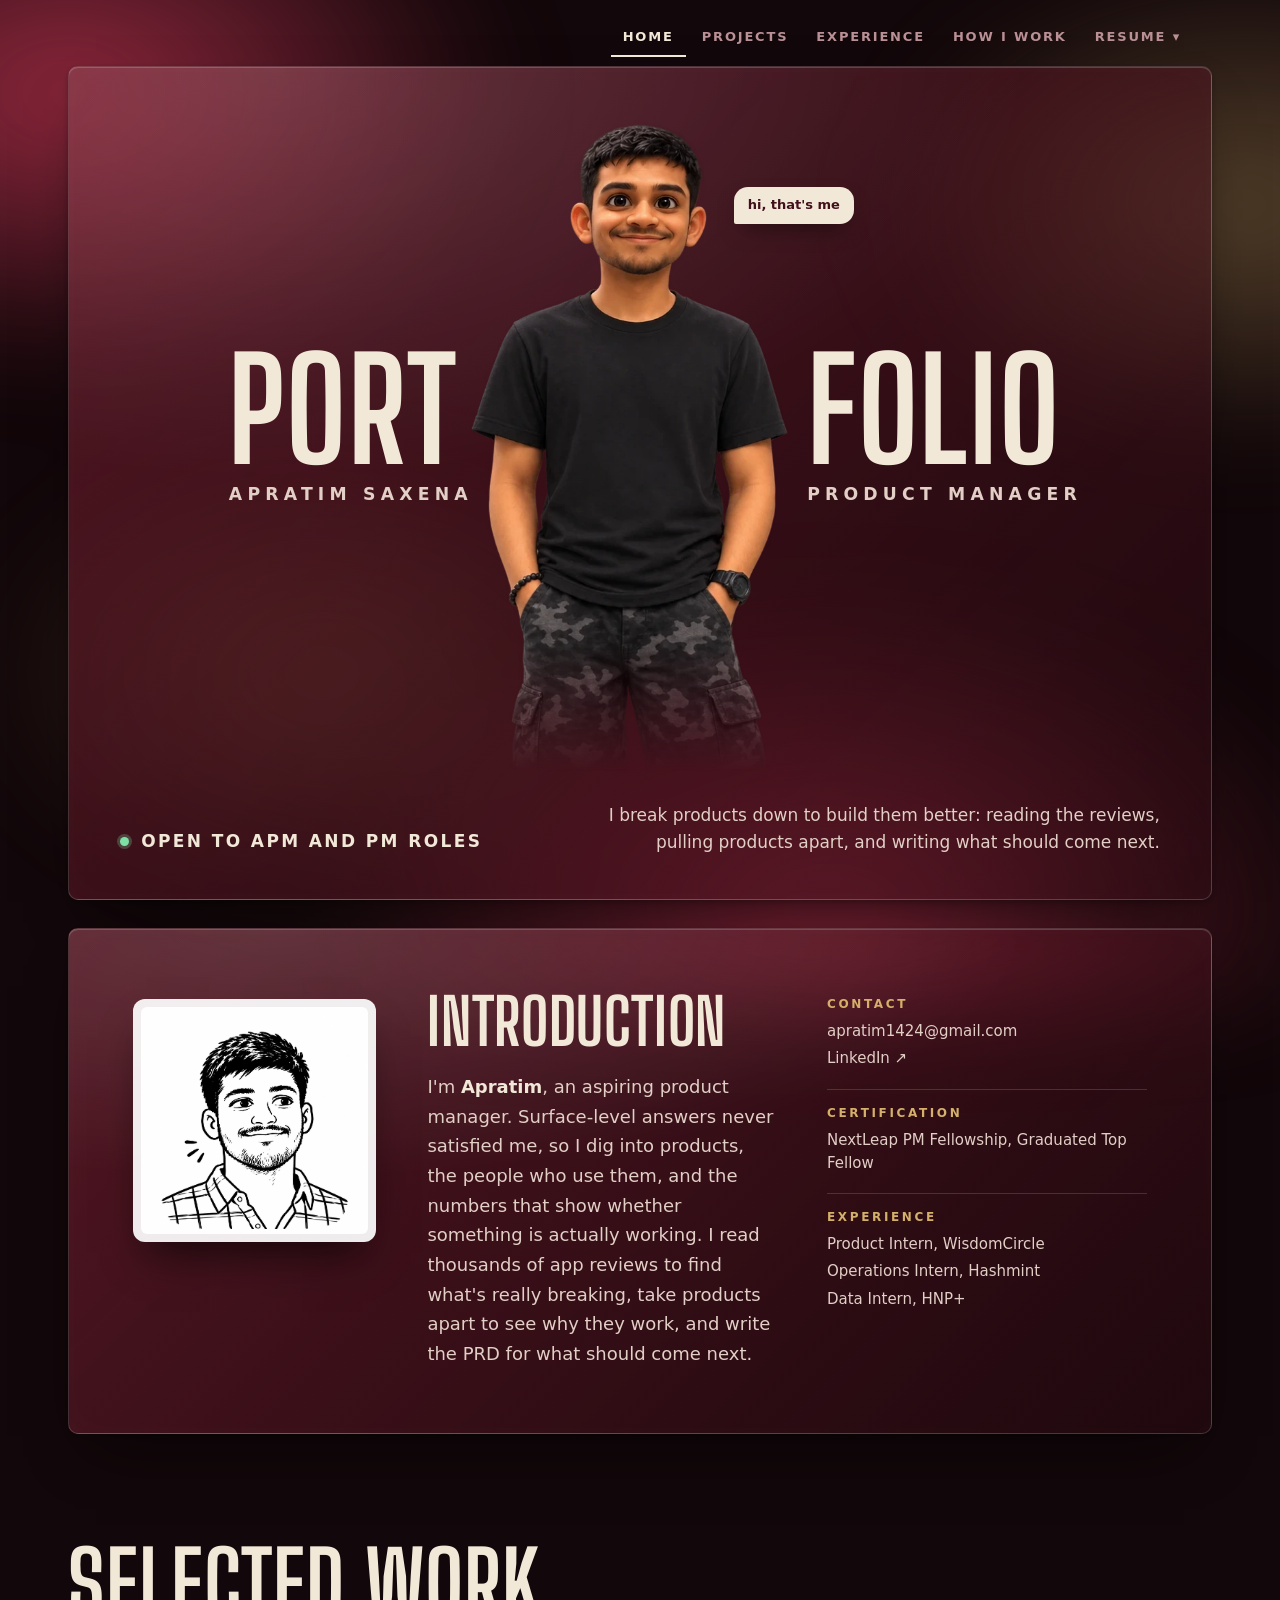
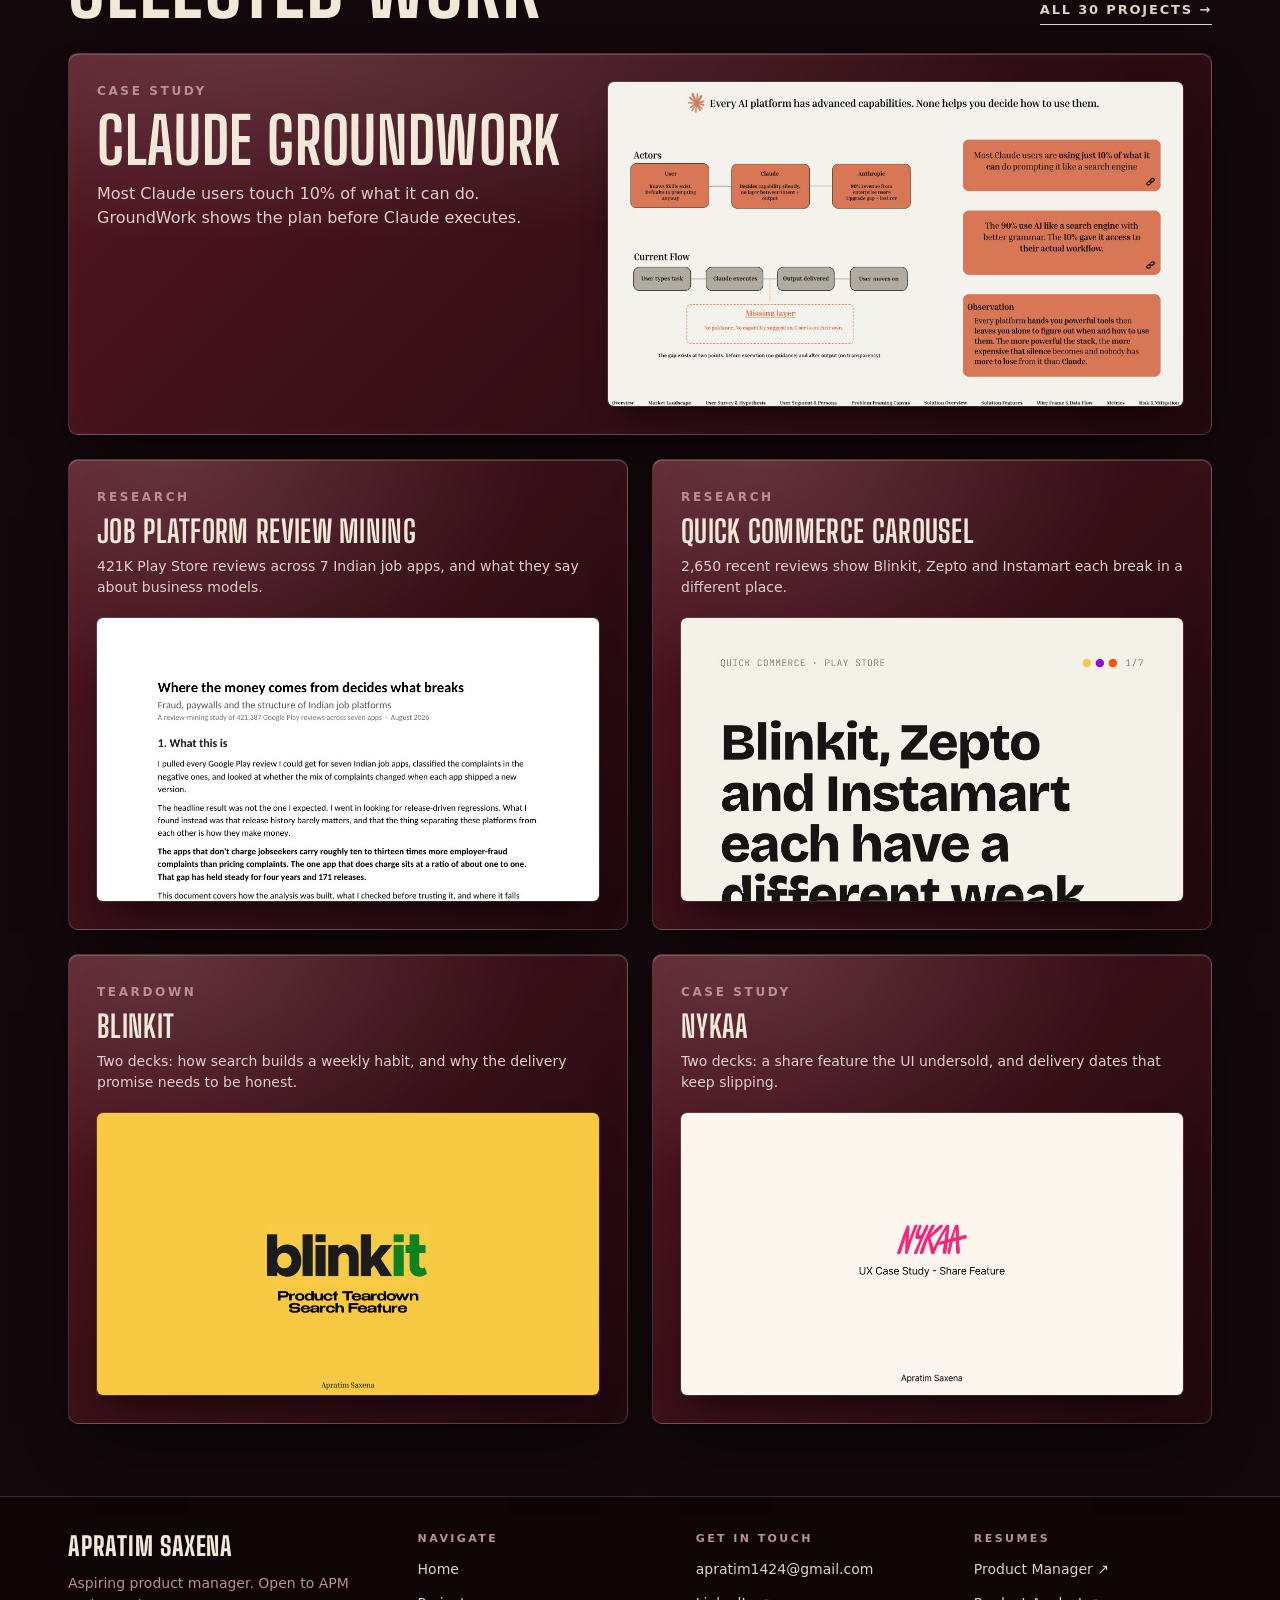
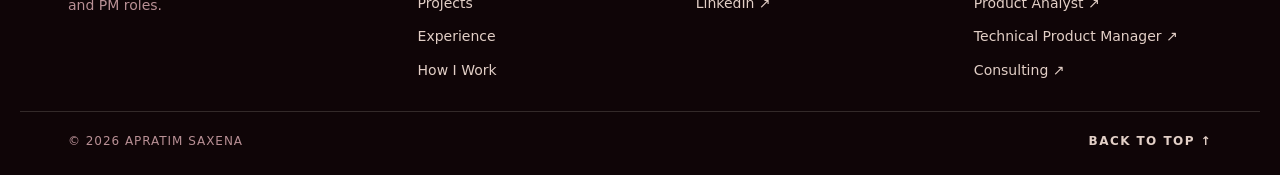
==== index.html @ 534c315f "Deploy portfolio" ====
<!doctype html>
<html lang="en">
<head>
  <meta charset="utf-8">
  <meta name="viewport" content="width=device-width, initial-scale=1">
  <title>Apratim Saxena · Product Manager Portfolio</title>
  <meta name="description" content="Portfolio of Apratim Saxena, aspiring product manager: product research, teardowns, PRDs and builds.">
  <meta name="color-scheme" content="dark">
  <meta name="theme-color" content="#12070a">
  <link rel="icon" href="data:image/svg+xml,<svg xmlns='http://www.w3.org/2000/svg' viewBox='0 0 100 100'><rect width='100' height='100' rx='14' fill='%235f1726'/><text x='50' y='72' font-size='64' font-weight='700' text-anchor='middle' fill='%23efe8d6' font-family='Arial Narrow, Arial'>A</text></svg>">
  <link rel="preconnect" href="https://fonts.googleapis.com">
  <link rel="preconnect" href="https://fonts.gstatic.com" crossorigin>
  <link rel="preconnect" href="https://api.fontshare.com">
  <link rel="preconnect" href="https://cdn.fontshare.com" crossorigin>
  <link href="https://fonts.googleapis.com/css2?family=Big+Shoulders+Display:wght@600;700;800&display=swap" rel="stylesheet">
  <link href="https://api.fontshare.com/v2/css?f[]=satoshi@400,500,700&display=swap" rel="stylesheet">
  <link rel="stylesheet" crossorigin href="/_build/styles-BI2uZ3h4.css">
</head>
<body data-page="home">
<a class="skip" href="#main">Skip to content</a>
<div id="top"></div>

<header class="nav">
  <div class="wrap">
    <a class="brand" href="index.html" translate="no">Apratim Saxena</a>
    <nav class="links" aria-label="Main">
      <a href="index.html" data-page="home">Home</a>
      <a href="projects.html" data-page="projects">Projects</a>
      <a href="experience.html" data-page="experience">Experience</a>
      <a href="how-i-work.html" data-page="how">How I Work</a>
      <details class="resume-menu">
        <summary>Resume <span aria-hidden="true">▾</span></summary>
        <ul>
          <li><a href="assets/resumes/product-manager.pdf" target="_blank" rel="noopener">Product Manager <span aria-hidden="true">↗</span></a></li>
          <li><a href="assets/resumes/product-analyst.pdf" target="_blank" rel="noopener">Product Analyst <span aria-hidden="true">↗</span></a></li>
          <li><a href="assets/resumes/technical-product-manager.pdf" target="_blank" rel="noopener">Technical Product Manager <span aria-hidden="true">↗</span></a></li>
          <li><a href="assets/resumes/consulting.pdf" target="_blank" rel="noopener">Consulting <span aria-hidden="true">↗</span></a></li>
        </ul>
      </details>
    </nav>
  </div>
</header>

<main id="main" class="wrap">
  <section class="slide hero" aria-label="Cover">
    <h1 style="position:absolute;width:1px;height:1px;overflow:hidden;clip:rect(0 0 0 0)">Apratim Saxena, Product Manager portfolio</h1>
    <div class="cover">
      <div class="w1"><span class="word" aria-hidden="true">Port</span><div class="sub" translate="no">Apratim Saxena</div></div>
      <div class="figure" role="button" tabindex="0" aria-label="Apratim. Tap to change the speech bubble.">
        <span class="figbox">
          <img src="/_build/me-hero-aPEJI04K.webp" alt="Illustrated portrait of Apratim Saxena" width="509" height="968" fetchpriority="high">
          <img class="blink l" src="[data-uri]" alt="" aria-hidden="true">
          <img class="blink r" src="[data-uri]" alt="" aria-hidden="true">
        </span>
        <span class="cap" aria-live="polite">hi, that's me</span>
      </div>
      <div class="w2"><span class="word" aria-hidden="true">Folio</span><div class="sub">Product Manager</div></div>
    </div>
    <div class="hero-foot">
      <span class="avail"><i aria-hidden="true"></i>Open to APM and PM roles</span>
      <p>I break products down to build them better: reading the reviews, pulling products apart, and writing what should come next.</p>
    </div>
  </section>

  <section class="slide intro rv" aria-labelledby="intro-title">
    <figure class="portrait">
      <img src="/_build/me-vIze4jNK.webp" alt="Hand-drawn portrait of Apratim Saxena" width="1254" height="1254" decoding="async">
    </figure>
    <div class="intro-text">
      <h2 id="intro-title">Introduction</h2>
      <p class="lead">I'm <b>Apratim</b>, an aspiring product manager. Surface-level answers never satisfied me, so I dig into products, the people who use them, and the numbers that show whether something is actually working. I read thousands of app reviews to find what's really breaking, take products apart to see why they work, and write the PRD for what should come next.</p>
    </div>
    <aside class="frame" aria-label="At a glance">
      <div><h3>Contact</h3><ul><li><a href="mailto:apratim1424@gmail.com" translate="no">apratim1424@gmail.com</a></li><li><a href="https://www.linkedin.com/in/apratim-saxena/" target="_blank" rel="noopener">LinkedIn ↗</a></li></ul></div>
      <div><h3>Certification</h3><ul><li>NextLeap PM Fellowship, Graduated Top Fellow</li></ul></div>
      <div><h3>Experience</h3><ul><li>Product Intern, WisdomCircle</li><li>Operations Intern, Hashmint</li><li>Data Intern, HNP+</li></ul></div>
    </aside>
  </section>

  <section class="sec" aria-labelledby="work-title">
    <div class="sec-head">
      <h2 id="work-title">Selected work</h2>
      <a class="link" href="projects.html">All <span data-count></span> projects →</a>
    </div>
    <ul class="deck" id="featured" data-limit="5"></ul>
  </section>
</main>

<footer class="site-foot">
  <div class="wrap foot-grid">
    <div>
      <span class="foot-name" translate="no">Apratim Saxena</span>
      <p>Aspiring product manager. Open to APM and PM roles.</p>
    </div>
    <nav aria-label="Footer">
      <h2>Navigate</h2>
      <ul>
        <li><a href="index.html">Home</a></li>
        <li><a href="projects.html">Projects</a></li>
        <li><a href="experience.html">Experience</a></li>
        <li><a href="how-i-work.html">How I Work</a></li>
      </ul>
    </nav>
    <div>
      <h2>Get in touch</h2>
      <ul>
        <li><a href="mailto:apratim1424@gmail.com" translate="no">apratim1424@gmail.com</a></li>
        <li><a href="https://www.linkedin.com/in/apratim-saxena/" target="_blank" rel="noopener">LinkedIn ↗</a></li>
      </ul>
    </div>
    <div>
      <h2>Resumes</h2>
      <ul>
        <li><a href="assets/resumes/product-manager.pdf" target="_blank" rel="noopener">Product Manager ↗</a></li>
        <li><a href="assets/resumes/product-analyst.pdf" target="_blank" rel="noopener">Product Analyst ↗</a></li>
        <li><a href="assets/resumes/technical-product-manager.pdf" target="_blank" rel="noopener">Technical Product Manager ↗</a></li>
        <li><a href="assets/resumes/consulting.pdf" target="_blank" rel="noopener">Consulting ↗</a></li>
      </ul>
    </div>
  </div>
  <div class="wrap foot-row">
    <span>© <span data-year></span> Apratim Saxena</span>
    <button class="to-top" type="button">Back to top ↑</button>
  </div>
</footer>

<script src="data.js"></script>
<script src="main.js"></script>
</body>
</html>
---- _build/styles-BI2uZ3h4.css ----
:root{--lightningcss-light: ;--lightningcss-dark:initial;color-scheme:dark;--wall:#12070a;--teal-1:#7b2233;--teal-2:#5f1726;--teal-3:#42101b;--teal-4:#2c0a12;--cream:#f2e8d8;--cream-2:#e2cfc6;--muted:#b99095;--line:#f2e8d829;--ink-on-cream:#42101b;--brass:#d4b06a;--display:"Big Shoulders Display", "Oswald", "Arial Narrow", sans-serif;--sans:"Satoshi", system-ui, -apple-system, "Segoe UI", sans-serif;--gutter:clamp(16px, 4vw, 48px);--max:1240px;--ease:cubic-bezier(.16, 1, .3, 1);--slide-shadow:0 30px 60px -28px #000000b3, 0 2px 6px #00000040;--img-shadow:0 24px 40px -14px #000000a6}*,:before,:after{box-sizing:border-box;margin:0;padding:0}html{-webkit-text-size-adjust:100%;scroll-padding-top:84px}body{background:var(--wall);color:var(--cream);font:400 16px/1.6 var(--sans);-webkit-font-smoothing:antialiased;overflow-x:hidden}a{color:inherit;text-decoration:none}img,video,iframe{max-width:100%;display:block}button{font:inherit;color:inherit;cursor:pointer;background:0 0;border:0}a,button{touch-action:manipulation;-webkit-tap-highlight-color:transparent}:focus-visible{outline:2px solid var(--cream);outline-offset:4px}::selection{background:var(--cream);color:var(--ink-on-cream)}p{text-wrap:pretty}h1,h2,h3{font-family:var(--display);text-transform:uppercase;letter-spacing:.01em;text-wrap:balance;font-weight:700;line-height:.92}.wrap{max-width:var(--max);padding:0 var(--gutter);margin:0 auto}.eyebrow{letter-spacing:.22em;text-transform:uppercase;color:var(--muted);font-size:12px;font-weight:700}.skip{z-index:200;background:var(--cream);color:var(--ink-on-cream);border-radius:4px;padding:10px 16px;font-weight:700;transition:top .2s;position:fixed;top:-60px;left:16px}.skip:focus{top:16px}.slide{-webkit-backdrop-filter:blur(22px)saturate(150%);box-shadow:var(--slide-shadow), inset 0 1px 0 #ffffff2e, inset 0 0 40px #ffffff05;background:radial-gradient(120% 90% at 18% 0,#ffffff21,#0000 55%),linear-gradient(135deg,#7b22339e 0%,#5f17268c 40%,#42101b80 75%,#2c0a1280 100%);border:1px solid #ffffff29;border-radius:10px;position:relative;overflow:hidden}body:before{content:"";z-index:-1;pointer-events:none;filter:blur(46px);transform-origin:50% 40%;background:radial-gradient(40% 36% at 14% 18%,#be3450bf,#0000 70%),radial-gradient(34% 32% at 88% 28%,#d4b06a57,#0000 70%),radial-gradient(46% 42% at 62% 92%,#96283ecc,#0000 70%),radial-gradient(32% 30% at 30% 70%,#d4b06a33,#0000 70%);position:fixed;inset:-12%}@media (prefers-reduced-motion:no-preference){body:before{animation:24s ease-in-out infinite alternate zoomglow}}@keyframes zoomglow{0%{transform:scale(1)translate(0,0)}to{transform:scale(1.22)translate(-2%,3%)}}.slide+.slide,.slide+section,section+.slide{margin-top:28px}.nav{z-index:50;pointer-events:none;position:sticky;top:0}.nav .wrap{pointer-events:auto;height:56px;width:calc(100% - 2 * var(--gutter));max-width:calc(var(--max) - 2 * var(--gutter));transition:background-color .45s var(--ease), border-color .45s var(--ease), box-shadow .45s var(--ease), backdrop-filter .45s;background:0 0;border:1px solid #0000;border-radius:14px;align-items:center;gap:16px;margin:10px auto 0;padding:0 18px;display:flex}.nav.scrolled .wrap{-webkit-backdrop-filter:blur(22px)saturate(160%);background:linear-gradient(135deg,#ffffff21,#ffffff0d);border-color:#ffffff29;box-shadow:0 14px 34px -14px #0009,inset 0 1px #fff3}.brand{font-family:var(--display);text-transform:uppercase;letter-spacing:.04em;white-space:nowrap;font-size:24px;font-weight:800}body[data-page=home] .brand{visibility:hidden}.links{gap:4px;margin-left:auto;display:flex}.links a{letter-spacing:.14em;text-transform:uppercase;white-space:nowrap;color:var(--muted);border-bottom:2px solid #0000;padding:8px 12px;font-size:13px;font-weight:700;transition:color .2s,border-color .2s}.links a:hover{color:var(--cream)}.links a[aria-current=page]{color:var(--cream);border-color:var(--cream)}.resume-menu{position:relative}.resume-menu summary{cursor:pointer;letter-spacing:.14em;text-transform:uppercase;white-space:nowrap;color:var(--muted);border-bottom:2px solid #0000;padding:8px 12px;font-size:13px;font-weight:700;list-style:none;transition:color .2s}.resume-menu summary::-webkit-details-marker{display:none}.resume-menu summary:hover,.resume-menu[open] summary{color:var(--cream)}.resume-menu ul{z-index:60;-webkit-backdrop-filter:blur(20px)saturate(150%);background:#2c0a12b3;border:1px solid #ffffff24;border-radius:6px;min-width:250px;padding:6px;list-style:none;position:absolute;top:calc(100% + 8px);right:0;box-shadow:0 20px 40px -16px #000c,inset 0 1px #ffffff24}.resume-menu li a{color:var(--cream-2);border-radius:4px;justify-content:space-between;gap:12px;padding:10px 12px;font-size:14px;transition:background-color .15s,color .15s;display:flex}.resume-menu li a:hover{color:var(--cream);background:#f2e8d814}@media (width<=640px){.brand{display:none}.resume-menu summary{letter-spacing:.05em;padding:8px 5px;font-size:10.5px}.resume-menu ul{min-width:0;position:fixed;top:60px;left:16px;right:16px}.nav .wrap{width:calc(100% - 16px);padding:0 8px}.links{scrollbar-width:none;max-width:100%;margin:0 auto;overflow-x:auto}.links::-webkit-scrollbar{display:none}.links a{letter-spacing:.05em;padding:8px 5px;font-size:10.5px}}.btn{white-space:nowrap;letter-spacing:.14em;text-transform:uppercase;border:1.5px solid var(--cream);height:46px;color:var(--cream);transition:background-color .2s, color .2s, transform .2s var(--ease);border-radius:4px;align-items:center;gap:10px;padding:0 22px;font-size:13px;font-weight:700;display:inline-flex}.btn:hover{background:var(--cream);color:var(--ink-on-cream)}.btn:active{transform:scale(.97)}.btn.solid{background:var(--cream);color:var(--ink-on-cream)}.btn.solid:hover{background:#fff8e8}.btn.sm{height:38px;padding:0 16px;font-size:12px}.actions{flex-wrap:wrap;gap:12px;display:flex}.hero{flex-direction:column;justify-content:space-between;min-height:calc(100dvh - 66px);padding:clamp(8px,1.2vw,16px) clamp(20px,4vw,56px) clamp(28px,3.5vw,44px);display:flex}.hero-top{flex-wrap:wrap;justify-content:space-between;gap:16px;display:flex}.cover{flex:1;grid-template-columns:1fr auto 1fr;align-items:center;min-height:clamp(360px,100dvh - 240px,820px);display:grid;position:relative}.cover .word{font-family:var(--display);text-transform:uppercase;letter-spacing:.01em;color:var(--cream);font-size:clamp(64px,11vw,176px);font-weight:700;line-height:.82;display:block}.cover .w1,.cover .w2{z-index:1;width:max-content;position:relative}.cover .w1{justify-self:end}.cover .w2{justify-self:start}.cover .sub{letter-spacing:.3em;text-transform:uppercase;color:var(--cream-2);margin-top:14px;font-size:clamp(13px,1.35vw,19px);font-weight:700}.cover .w1 .sub{text-align:left;padding-left:.06em}.cover .w2 .sub{text-align:right;margin-right:-.3em}.figure{z-index:2;cursor:pointer;justify-content:center;align-self:end;align-items:flex-end;height:100%;margin:0 -.5vw;display:flex;position:relative}.figure:before{content:"";background:radial-gradient(closest-side,#0000008c,#0000);width:120%;height:8%;position:absolute;bottom:0;left:50%;translate:-50% 40%}.figure{--fig-h:clamp(360px, calc(100dvh - 240px), 820px)}.figure:before{display:none}.figbox{height:var(--fig-h);aspect-ratio:509/968;display:block;position:relative;-webkit-mask-image:linear-gradient(#000 80%,#0000 99%);mask-image:linear-gradient(#000 80%,#0000 99%)}.figbox img{width:100%;height:100%;display:block}.figbox .blink{opacity:0;pointer-events:none;height:auto;position:absolute;animation:5.2s infinite blink!important}.blink.l{width:11.591%;top:10.537%;left:38.507%}.blink.r{width:11.395%;top:10.64%;left:52.063%}@keyframes blink{0%,93%,to{opacity:0}94.4%,96.2%{opacity:1}}.figure .cap{left:77%;bottom:calc(var(--fig-h) * .84);z-index:3;background:var(--cream);width:max-content;max-width:200px;color:var(--ink-on-cream);border-radius:14px 14px 14px 2px;padding:8px 14px;font-size:13px;font-weight:700;transition:transform .3s cubic-bezier(.3,1.6,.5,1);position:absolute;box-shadow:0 10px 24px -10px #0009}.figure .cap.pop{transform:scale(1.1)}.hero-foot{z-index:3;flex-wrap:wrap;justify-content:space-between;align-items:flex-end;gap:24px;padding-top:24px;display:flex;position:relative}.hero-foot p{max-width:580px;color:var(--cream-2);text-align:right;text-wrap:balance;margin-left:auto;font-size:17px;line-height:1.55}.avail{letter-spacing:.14em;text-transform:uppercase;color:var(--cream);align-items:center;gap:12px;font-size:clamp(14px,1.4vw,17px);font-weight:800;display:inline-flex}.avail i{background:#7fe0a6;border-radius:50%;flex:none;width:9px;height:9px;box-shadow:0 0 0 3px #7fe0a640}@media (width<=760px){.cover{grid-template-rows:auto auto;grid-template-columns:1fr 1fr;row-gap:8px;min-height:0}.cover .figure{grid-area:1/1/auto/-1;margin:0}.figure{--fig-h:min(56vh, 420px)}.figure .cap{max-width:150px;left:74%}.cover .word{font-size:14vw}.cover .w1{justify-self:start}.cover .w2{justify-self:end}.cover .sub{letter-spacing:.2em;font-size:11px}}.intro{grid-template-columns:clamp(170px,19vw,250px) minmax(0,1fr) minmax(250px,320px);align-items:start;gap:clamp(24px,4vw,56px);padding:clamp(32px,5vw,64px);display:grid}.intro h2{overflow-wrap:anywhere;margin-bottom:20px;font-size:clamp(44px,5vw,70px)}.intro .lead{color:var(--cream-2);font-size:18px;line-height:1.65}.intro .lead b{color:var(--cream);font-weight:700}.portrait{box-shadow:var(--img-shadow);transition:transform .6s var(--ease);background:#ffffffeb;border-radius:12px;margin-top:6px;padding:8px}.portrait img{aspect-ratio:1;border-radius:6px;width:100%;height:auto}.portrait:hover{transform:translateY(-4px)scale(1.02)}.frame{align-content:start;display:grid}.frame>div{padding:18px 0}.frame>div:first-child{padding-top:6px}.frame>div:last-child{padding-bottom:0}.frame>div+div{border-top:1px solid var(--line)}.frame h3{font-family:var(--sans);letter-spacing:.22em;color:var(--brass);margin-bottom:10px;font-size:12px;font-weight:700}.frame li{color:var(--cream-2);font-size:15px;line-height:1.55}.frame ul{gap:4px;list-style:none;display:grid}.frame a:hover{color:var(--cream);text-underline-offset:3px;text-decoration:underline}@media (width<=1040px){.intro{grid-template-columns:clamp(150px,24vw,210px) minmax(0,1fr)}.frame{grid-column:1/-1}}@media (width<=640px){.intro{grid-template-columns:1fr}.portrait{width:min(220px,62%)}}.sec{padding:clamp(56px,9vh,96px) 0 0}.sec-head{flex-wrap:wrap;justify-content:space-between;align-items:end;gap:16px;margin-bottom:28px;display:flex}.sec-head h2{font-size:clamp(56px,7vw,100px)}.link{letter-spacing:.14em;text-transform:uppercase;color:var(--cream-2);border-bottom:1.5px solid;padding-bottom:3px;font-size:13px;font-weight:700;transition:color .2s}.link:hover{color:var(--cream)}.slide-card{height:100%;transition:transform .45s var(--ease);flex-direction:column;padding:clamp(20px,2.2vw,28px);display:flex}.slide-card:hover{transform:translateY(-4px)}.slide-card .eyebrow{margin-bottom:10px;padding-right:72px;display:block}.slide-card h3{font-size:clamp(28px,2.4vw,34px);line-height:.95}.slide-card p{color:var(--cream-2);-webkit-line-clamp:2;-webkit-box-orient:vertical;min-height:3em;margin-top:10px;font-size:14px;line-height:1.5;display:-webkit-box;overflow:hidden}.slide-card .shot{margin-top:auto;padding-top:20px;display:block}.slide-card .shot span{aspect-ratio:16/9;background:var(--teal-4);border-radius:6px;display:block;position:relative;overflow:hidden;box-shadow:0 0 0 1px #f2e8d824,0 18px 30px -16px #000000b3}.slide-card .shot img{object-fit:cover;object-position:top center;width:100%;height:100%;transition:transform .7s var(--ease)}.slide-card:hover .shot img{transform:scale(1.04)}.slide-card .go{letter-spacing:.16em;text-transform:uppercase;color:var(--cream-2);opacity:0;transition:opacity .25s, transform .35s var(--ease);font-size:12px;font-weight:700;position:absolute;top:22px;right:22px;transform:translate(-6px)}.slide-card:hover .go,.slide-card:focus-visible .go{opacity:1;transform:none}.deck{grid-template-columns:repeat(2,minmax(0,1fr));gap:24px;list-style:none;display:grid}.deck>li:first-child{grid-column:span 2}.deck>li:first-child .slide-card{grid-template-rows:auto auto 1fr;grid-template-columns:minmax(0,.9fr) minmax(0,1.1fr);column-gap:40px;min-height:380px;display:grid}.deck>li:first-child .eyebrow,.deck>li:first-child h3,.deck>li:first-child p{grid-column:1}.deck>li:first-child h3{font-size:clamp(44px,5vw,72px)}.deck>li:first-child p{-webkit-line-clamp:4;align-self:start;font-size:16px}.deck>li:first-child .shot{grid-area:1/2/-1;align-self:center;padding-top:0}.grid{grid-template-columns:repeat(auto-fill,minmax(min(100%,340px),1fr));gap:22px;list-style:none;display:grid}@media (width<=760px){.deck{grid-template-columns:1fr}.deck>li:first-child{grid-column:auto}.deck>li:first-child .slide-card{min-height:0;display:flex}.deck>li:first-child h3{font-size:clamp(32px,8vw,44px)}.deck>li:first-child .shot{padding-top:20px}}.page-head{grid-template-columns:minmax(0,1fr) minmax(0,340px);align-items:end;gap:24px 48px;padding:clamp(36px,5vw,64px) clamp(24px,4vw,56px);display:grid}.page-head h1{font-size:clamp(84px,12vw,180px);line-height:.82}.page-head aside{border-left:2px solid var(--brass);padding-left:20px}.page-head .tag{letter-spacing:.24em;text-transform:uppercase;color:var(--brass);margin-bottom:10px;font-size:11px;font-weight:700;display:inline-block}.page-head p{color:var(--cream-2);font-size:17px;line-height:1.55}@media (width<=760px){.page-head{grid-template-columns:1fr}}.filters{z-index:20;-webkit-backdrop-filter:blur(22px)saturate(150%);background:#28081066;border:1px solid #ffffff1f;border-radius:14px;flex-wrap:wrap;gap:8px;margin-top:18px;padding:10px 12px;display:flex;position:sticky;top:76px}.chip{border:1.5px solid var(--line);-webkit-backdrop-filter:blur(8px);letter-spacing:.14em;text-transform:uppercase;height:38px;color:var(--cream-2);background:#ffffff0a;border-radius:8px;padding:0 14px;font-size:12px;font-weight:700;transition:background-color .2s,color .2s,border-color .2s}.chip b{font-family:var(--display);letter-spacing:0;margin-right:6px;font-size:16px}.chip:hover{border-color:var(--cream);color:var(--cream)}.chip[aria-pressed=true]{background:var(--cream);border-color:var(--cream);color:var(--ink-on-cream)}.group{padding-top:48px;scroll-margin-top:140px}#groups{scroll-margin-top:140px}.divider{grid-template-columns:auto minmax(0,1fr);align-items:end;gap:12px 32px;margin-bottom:22px;padding:clamp(32px,5vw,56px);display:grid}.divider .n{font-family:var(--display);color:#efe8d647;font-size:clamp(72px,9vw,128px);font-weight:700;line-height:.8}.divider h2{font-size:clamp(48px,6vw,84px)}.divider p{color:var(--cream-2);max-width:52ch;margin-top:10px}@media (width<=600px){.divider{grid-template-columns:1fr}}.scrim{z-index:90;-webkit-backdrop-filter:blur(5px);opacity:0;pointer-events:none;background:#0a0205bf;transition:opacity .35s;position:fixed;inset:0}.scrim.on{opacity:1;pointer-events:auto}.win{z-index:100;-webkit-backdrop-filter:blur(28px)saturate(150%);overscroll-behavior:contain;opacity:0;pointer-events:none;visibility:hidden;width:min(1220px,94vw);height:min(820px,90dvh);transition:opacity .3s, transform .5s var(--ease), visibility 0s .5s;background:linear-gradient(135deg,#5f1726c7,#2c0a12d1);border:1px solid #ffffff26;border-radius:12px;flex-direction:column;display:flex;position:fixed;top:50%;left:50%;overflow:hidden;transform:translate(-50%,-50%)scale(.6);box-shadow:0 50px 120px -30px #000,inset 0 1px #ffffff2e}.win.on{opacity:1;pointer-events:auto;visibility:visible;transition:opacity .3s, transform .5s var(--ease);transform:translate(calc(-50% + var(--dx,0px)), calc(-50% + var(--dy,0px))) scale(1)}.win.on.max{border-radius:0;width:100vw;height:100dvh;transform:translate(-50%,-50%)}.win.dragging{-webkit-user-select:none;user-select:none;transition:none}.bar{touch-action:none;cursor:grab;border-bottom:1px solid var(--line);background:#0000002e;flex-shrink:0;grid-template-columns:auto minmax(0,1fr) auto;align-items:center;gap:16px;height:52px;padding:0 10px 0 18px;display:grid}.win.dragging .bar{cursor:grabbing}.lights{gap:8px;display:flex}.lights button{background:#efe8d659;border-radius:50%;width:12px;height:12px;transition:background-color .2s;position:relative}.lights:hover .r{background:#ff6b5f}.lights:hover .y{background:#f5c04e}.lights:hover .g{background:#4fd07a}.crumb{text-align:center;letter-spacing:.18em;text-transform:uppercase;text-overflow:ellipsis;white-space:nowrap;color:var(--cream-2);font-size:12px;font-weight:700;overflow:hidden}.crumb span{color:var(--muted);margin-right:10px}.bar-r{align-items:center;gap:2px;display:flex}.count{font-family:var(--display);color:var(--muted);margin-right:10px;font-size:18px;font-weight:700}.icon{width:36px;height:36px;color:var(--cream-2);border-radius:4px;place-items:center;font-size:17px;transition:background-color .15s,color .15s;display:grid}.icon:hover{color:var(--cream);background:#efe8d61a}.win-body{flex:1;grid-template-columns:400px minmax(0,1fr);min-height:0;display:grid}.win-info{border-right:1px solid var(--line);scrollbar-width:thin;overscroll-behavior:contain;padding:32px 30px 36px;overflow-y:auto}.win-info h3{margin:10px 0 16px;font-size:46px}.win-info .sum{color:var(--cream-2);font-size:15px;line-height:1.65}.win-info h4{letter-spacing:.22em;text-transform:uppercase;color:var(--cream);border-bottom:1px solid var(--line);margin:30px 0 12px;padding-bottom:8px;font-size:12px;font-weight:700}.win-info ol{counter-reset:k;color:var(--cream-2);gap:14px;font-size:14.5px;line-height:1.6;list-style:none;display:grid}.win-info li{counter-increment:k;padding-left:34px;position:relative}.win-info li:before{content:counter(k, decimal-leading-zero);font-family:var(--display);color:var(--muted);font-size:18px;font-weight:700;position:absolute;top:-1px;left:0}.win-info li b{color:var(--cream);font-weight:700}.figs{grid-template-columns:repeat(3,minmax(0,1fr));gap:16px;margin-top:26px;display:grid}.fig b{font-family:var(--display);font-size:34px;font-weight:700;line-height:.95;display:block}.fig span{color:var(--muted);margin-top:6px;font-size:12px;line-height:1.3;display:block}.win-info .tags{color:var(--muted);margin-top:26px;font-size:13px}.win-info .btn{margin-top:20px}.stage{flex-direction:column;min-width:0;min-height:0;display:flex}.stage-bar{border-bottom:1px solid var(--line);align-items:center;gap:12px;min-height:56px;padding:8px 12px;display:flex}.tabs{gap:6px;display:flex}.tabs:empty{display:none}.tabs button{letter-spacing:.14em;text-transform:uppercase;height:34px;color:var(--cream-2);border:1.5px solid var(--line);border-radius:4px;padding:0 14px;font-size:12px;font-weight:700}.tabs button[aria-selected=true]{background:var(--cream);color:var(--ink-on-cream);border-color:var(--cream)}.hint{color:var(--muted);font-size:13px}.hint kbd{font:inherit;border:1px solid var(--line);border-radius:3px;margin:0 2px;padding:1px 6px;font-size:11px}.stage-bar .btn{margin-left:auto}.viewer{background:#14060a;flex:1;min-height:0;display:flex;position:relative}.viewer iframe{border:0;width:100%;height:100%}.viewer video{object-fit:contain;background:#14060a;width:100%;height:100%}.viewer.loading:after{content:"Loading…";color:var(--muted);letter-spacing:.14em;text-transform:uppercase;background:#1d0910 linear-gradient(100deg,#0000 30%,#ffffff0d 50%,#0000 70%) 0 0/200% 100%;place-items:center;font-size:13px;animation:1.3s linear infinite shimmer;display:grid;position:absolute;inset:0}@keyframes shimmer{to{background-position:-200% 0}}@media (width<=860px){.win,.win.on.max{border-radius:0;width:100vw;height:100dvh;top:0;left:0;transform:translateY(40px)}.win.on{transform:none}.bar{cursor:default}.count,.hint,.lights .g,.crumb span{display:none}.crumb{text-align:left}.win-body{display:block;overflow-y:auto}.win-info{border-right:0;border-bottom:1px solid var(--line)}.stage{height:78dvh}}.exp-sec{padding-top:clamp(48px,8vh,80px)}.exp-sec>h2{margin-bottom:24px;font-size:clamp(48px,6vw,84px)}.timeline{gap:24px;list-style:none;display:grid}.job{grid-template-columns:minmax(0,.9fr) minmax(0,1.1fr);gap:20px clamp(28px,5vw,64px);padding:clamp(28px,4.5vw,56px);display:grid}.job .eyebrow,.cred .eyebrow{margin-bottom:12px;display:block}.job h3{font-size:clamp(40px,4.6vw,64px)}.job .role,.cred .role{color:var(--cream);margin-top:10px;font-size:18px;font-weight:700}.job .sum{color:var(--cream-2);margin-top:14px;font-size:15px;line-height:1.6}.job ul{color:var(--cream-2);align-content:start;gap:12px;list-style:none;display:grid}.job li{padding-left:22px;position:relative}.job li:before{content:"";background:var(--cream);width:10px;height:1.5px;position:absolute;top:.72em;left:0}.impact{border-top:1px solid var(--line);grid-column:1/-1;grid-template-columns:repeat(auto-fit,minmax(140px,1fr));gap:20px;padding-top:24px;display:grid}.impact b{font-family:var(--display);font-size:clamp(44px,5vw,68px);font-weight:700;line-height:.9;display:block}.impact span{color:var(--muted);letter-spacing:.04em;margin-top:8px;font-size:13px;display:block}@media (width<=760px){.job{grid-template-columns:1fr}}.creds{grid-template-columns:repeat(auto-fit,minmax(min(100%,340px),1fr));gap:24px;list-style:none;display:grid}.cred{padding:clamp(26px,3.5vw,40px)}.cred h3{font-size:clamp(40px,4.4vw,60px)}.cred .role{color:var(--cream-2);font-weight:500}.cred .note{letter-spacing:.16em;text-transform:uppercase;color:var(--ink-on-cream);background:var(--cream);border-radius:3px;margin-top:16px;padding:4px 10px;font-size:12px;font-weight:700;display:inline-block}.skills{padding:clamp(32px,5vw,64px) 0 0}.skills>*{padding-left:clamp(24px,5vw,64px);padding-right:clamp(24px,5vw,64px)}.skills-head{grid-template-columns:minmax(0,1fr) minmax(0,380px);align-items:end;gap:16px 48px;margin-bottom:clamp(28px,4vw,48px);display:grid}.skills-head h2{font-size:clamp(72px,10vw,150px);line-height:.8}.skills-head p{color:var(--cream-2);border-left:2px solid var(--brass);padding-left:20px;font-size:17px}.strengths{border-top:1px solid var(--line);list-style:none}.strength{border-bottom:1px solid var(--line);grid-template-columns:110px minmax(0,1.3fr) minmax(0,1fr);align-items:start;gap:16px 36px;padding-top:30px;padding-bottom:30px;transition:background-color .3s;display:grid}.strength:hover{background:#0000001f}.strength .n{font-family:var(--display);color:var(--brass);font-size:clamp(56px,6vw,84px);font-weight:700;line-height:.8}.strength h3{font-size:clamp(32px,3.4vw,48px)}.strength p{color:var(--cream-2);max-width:54ch;margin-top:10px;font-size:15.5px;line-height:1.6}.proof .lbl{letter-spacing:.24em;text-transform:uppercase;color:var(--muted);margin-bottom:12px;font-size:11px;font-weight:700;display:block}.proof ul{gap:8px;list-style:none;display:grid}.proof a{background:var(--cream);color:var(--ink-on-cream);transition:transform .25s var(--ease), background-color .2s;border-radius:4px;justify-content:space-between;align-items:center;gap:12px;padding:11px 14px;font-size:14px;font-weight:700;display:flex}.proof a:after{content:"↗";font-weight:400}.proof a:hover{background:#fff6e6;transform:translate(4px)}.kit{padding-top:clamp(28px,4vw,44px);padding-bottom:clamp(32px,4vw,52px)}.kit-row{border-top:1px solid var(--line);grid-template-columns:210px minmax(0,1fr);align-items:baseline;gap:8px 32px;padding:18px 0;display:grid}.kit-row:last-child{border-bottom:1px solid var(--line)}.kit-row h3{color:var(--cream);font-size:28px}.kit-row ul{flex-wrap:wrap;gap:6px 0;list-style:none;display:flex}.kit-row li{color:var(--cream-2);font-size:17px}.kit-row li+li:before{content:"/";color:var(--brass);margin:0 12px}@media (width<=1000px){.strength{grid-template-columns:80px minmax(0,1fr)}.proof{grid-column:2}}@media (width<=760px){.skills-head{grid-template-columns:1fr}}@media (width<=560px){.strength{grid-template-columns:1fr}.proof{grid-column:auto}.kit-row{grid-template-columns:1fr}}.ethos{padding:clamp(36px,6vw,80px) clamp(24px,5vw,72px)}.ethos .tag{letter-spacing:.26em;text-transform:uppercase;color:var(--brass);margin-bottom:18px;font-size:11px;font-weight:700;display:block}.ethos blockquote{font-family:var(--display);text-transform:uppercase;letter-spacing:.01em;max-width:14ch;font-size:clamp(52px,8vw,116px);font-weight:700;line-height:.88}.ethos blockquote span{color:var(--brass)}.ethos .why{max-width:60ch;color:var(--cream-2);margin-top:26px;font-size:17px}.tenets{border-top:1px solid var(--line);grid-template-columns:repeat(4,minmax(0,1fr));gap:0;margin-top:clamp(32px,5vw,56px);list-style:none;display:grid}.tenets li{padding:22px 22px 6px 0}.tenets li+li{border-left:1px solid var(--line);padding-left:22px}.tenets .n{font-family:var(--display);color:var(--brass);font-size:40px;font-weight:700;line-height:1}.tenets h3{margin:10px 0 8px;font-size:28px}.tenets p{color:var(--cream-2);font-size:14.5px;line-height:1.55}@media (width<=900px){.tenets{grid-template-columns:1fr 1fr}.tenets li:nth-child(3){border-left:0;padding-left:0}.tenets li:nth-child(n+3){border-top:1px solid var(--line)}}@media (width<=520px){.tenets{grid-template-columns:1fr}.tenets li+li{border-left:0;border-top:1px solid var(--line);padding-left:0}}.contact{grid-template-columns:1fr;gap:clamp(32px,4vw,48px);padding:clamp(40px,6vw,80px) clamp(24px,4vw,64px);display:grid}.contact h1{margin-top:8px;font-size:clamp(84px,13vw,190px);line-height:.82}.contact .lead{color:var(--cream-2);max-width:40ch;margin-top:18px;font-size:18px}.channels{grid-template-columns:repeat(2,minmax(0,1fr));gap:16px;display:grid}.channel{border:1.5px solid var(--line);border-radius:6px;padding:22px 24px;transition:border-color .2s,background-color .2s;display:block}.channel:hover{border-color:var(--cream);background:#efe8d60d}.channel .v{font-family:var(--display);text-transform:none;letter-spacing:.01em;word-break:break-word;margin:6px 0 14px;font-size:clamp(28px,3vw,40px);font-weight:700;display:block}@media (width<=760px){.channels{grid-template-columns:1fr}}body{flex-direction:column;min-height:100dvh;display:flex}body>main{flex:1 0 auto;width:100%}.site-foot{border-top:1px solid var(--line);-webkit-backdrop-filter:blur(16px);background:#0d05078c;margin-top:clamp(56px,8vh,96px)}.foot-grid{grid-template-columns:minmax(0,1.3fr) repeat(3,minmax(0,1fr));gap:28px 40px;padding-top:36px;padding-bottom:28px;display:grid}.foot-name{font-family:var(--display);text-transform:uppercase;letter-spacing:.03em;font-size:26px;font-weight:800;line-height:1}.foot-grid p{color:var(--muted);max-width:34ch;margin-top:8px;font-size:14px}.foot-grid h2{font-family:var(--sans);letter-spacing:.22em;text-transform:uppercase;color:var(--muted);margin-bottom:12px;font-size:11px;font-weight:700;line-height:1}.foot-grid ul{gap:8px;list-style:none;display:grid}.foot-grid a{color:var(--cream-2);font-size:14px;transition:color .2s}.foot-grid a:hover{color:var(--cream);text-underline-offset:3px;text-decoration:underline}.foot-row{border-top:1px solid var(--line);color:var(--muted);letter-spacing:.08em;text-transform:uppercase;justify-content:space-between;align-items:center;gap:16px;padding-top:16px;padding-bottom:20px;font-size:12px;display:flex}.to-top{letter-spacing:.12em;text-transform:uppercase;color:var(--cream-2);padding:4px 0;font-size:12px;font-weight:700;transition:color .2s}.to-top:hover{color:var(--cream)}@media (width<=760px){.foot-grid{grid-template-columns:1fr 1fr}.foot-grid>:first-child{grid-column:1/-1}}.group .divider .n{transition:color .6s var(--ease)}.group.focus .divider .n{color:var(--brass)}@keyframes flash{0%{box-shadow:var(--slide-shadow)}30%{box-shadow:0 0 0 2px var(--brass), 0 0 70px -8px #d4b06a8c}to{box-shadow:var(--slide-shadow)}}@keyframes ring{0%{box-shadow:0 0 #7fe0a680}to{box-shadow:0 0 0 10px #7fe0a600}}@keyframes inLeft{0%{opacity:0;transform:translate(-70px)}}@keyframes inRight{0%{opacity:0;transform:translate(70px)}}@keyframes rise{0%{opacity:0;transform:translateY(70px)scale(.96)}}@keyframes fadeUp{0%{opacity:0;transform:translateY(22px)}}@keyframes dropIn{0%{opacity:0;transform:translateY(-100%)}}@keyframes track{0%{opacity:0;letter-spacing:.7em}}@keyframes bubble{0%{opacity:0;transform:scale(.4)translateY(10px)}70%{transform:scale(1.08)}to{opacity:1;transform:none}}@media (prefers-reduced-motion:no-preference){.nav{animation:dropIn .9s var(--ease) backwards}.hero{animation:fadeUp 1s var(--ease) backwards}.cover .w1{animation:inLeft 1.2s var(--ease) .15s backwards}.cover .w2{animation:inRight 1.2s var(--ease) .15s backwards}.cover .figure{animation:rise 1.3s var(--ease) .3s backwards}.cover .sub{animation:track 1.4s var(--ease) .75s backwards}.figure .cap{animation:.7s cubic-bezier(.3,1.4,.5,1) 1.5s backwards bubble}.hero-foot>*{animation:fadeUp 1s var(--ease) .95s backwards}.avail i{animation:2s ease-out infinite ring}.page-head{animation:fadeUp 1s var(--ease) .15s backwards}.page-head h1{animation:inLeft 1.1s var(--ease) .2s backwards}.page-head aside{animation:fadeUp 1s var(--ease) .5s backwards}.filters .chip{animation:fadeUp .7s var(--ease) backwards}.filters .chip:nth-child(2){animation-delay:.55s}.filters .chip:nth-child(3){animation-delay:.62s}.filters .chip:nth-child(4){animation-delay:.69s}.filters .chip:nth-child(5){animation-delay:.76s}.filters .chip:nth-child(6){animation-delay:.83s}.filters .chip:first-child{animation-delay:.48s}.rv{opacity:0;transition:opacity .9s var(--ease), transform .9s var(--ease);transform:translateY(30px)scale(.98)}.rv.in{opacity:1;transform:none}.intro.rv .portrait,.intro.rv .intro-text,.intro.rv .frame>div{opacity:0;transition:opacity .9s var(--ease), transform .9s var(--ease)}.intro.rv .portrait{transition-delay:.1s;transform:translateY(26px)scale(.94)}.intro.rv .intro-text{transition-delay:.25s;transform:translateY(26px)}.intro.rv .frame>div{transform:translate(28px)}.intro.rv .frame>div:first-child{transition-delay:.4s}.intro.rv .frame>div:nth-child(2){transition-delay:.52s}.intro.rv .frame>div:nth-child(3){transition-delay:.64s}.intro.in .portrait,.intro.in .intro-text,.intro.in .frame>div{opacity:1;transform:none}.group.focus .divider{animation:flash 1.5s var(--ease)}}@media (prefers-reduced-motion:reduce){*,:before,:after{transition:none!important;animation:none!important}}
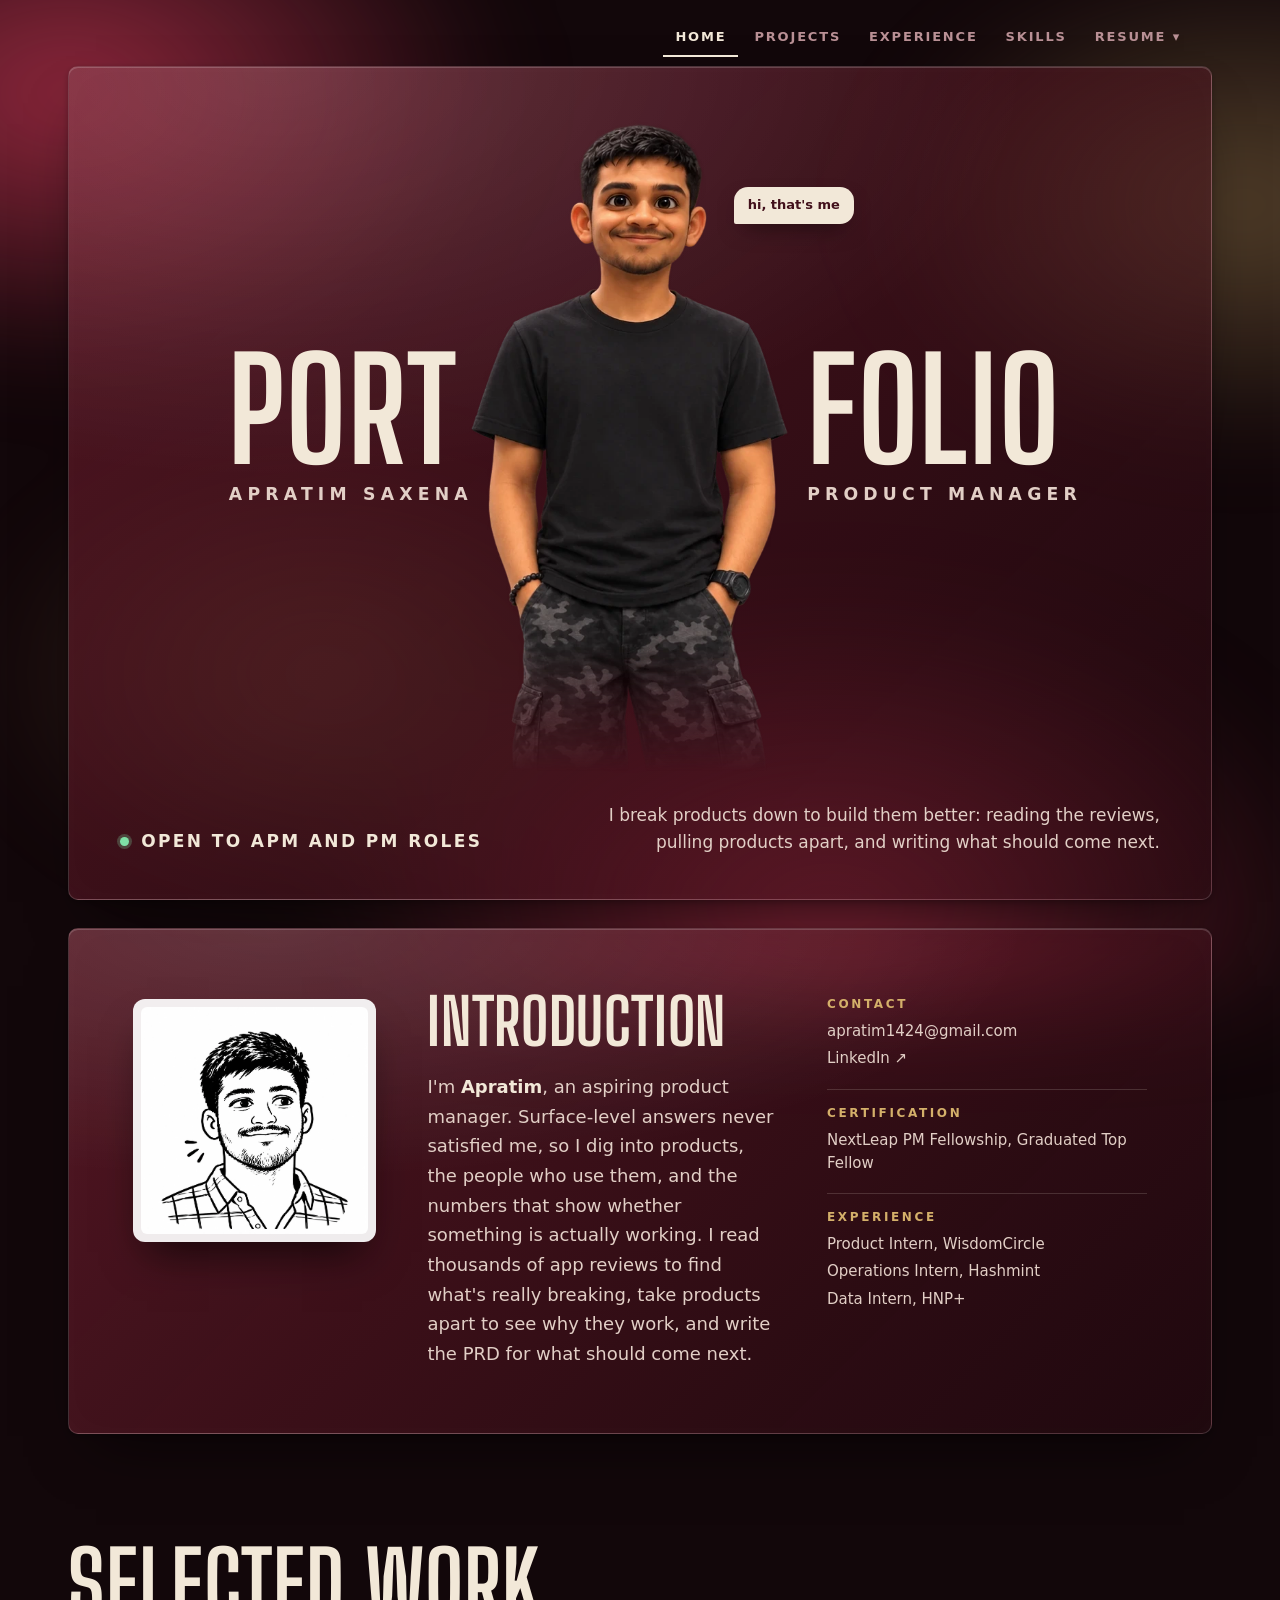
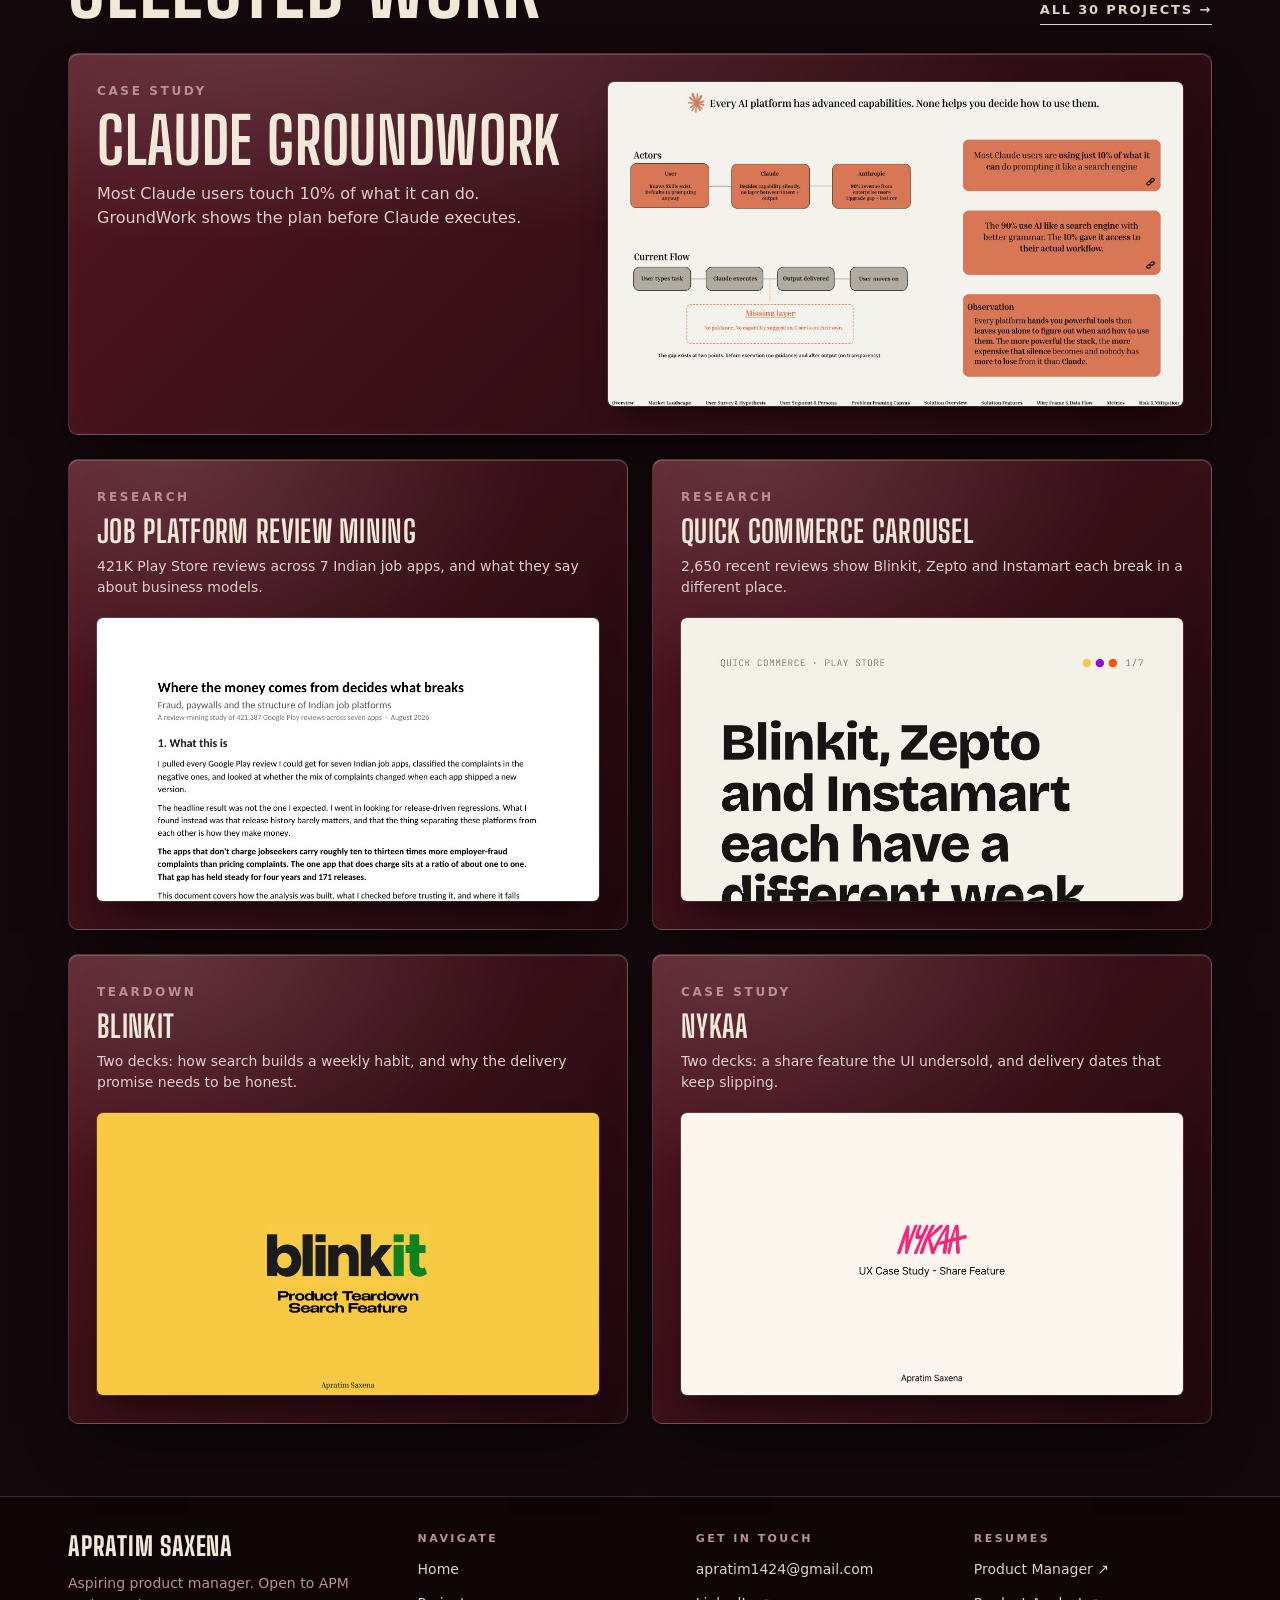
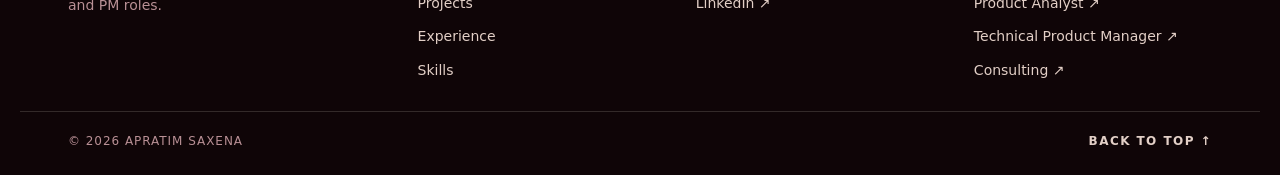
==== commit 12dd9dbf: "Deploy portfolio" ====
--- a/index.html
+++ b/index.html
@@ -1,130 +1,131 @@
-<!doctype html>
-<html lang="en">
-<head>
-  <meta charset="utf-8">
-  <meta name="viewport" content="width=device-width, initial-scale=1">
-  <title>Apratim Saxena · Product Manager Portfolio</title>
-  <meta name="description" content="Portfolio of Apratim Saxena, aspiring product manager: product research, teardowns, PRDs and builds.">
-  <meta name="color-scheme" content="dark">
-  <meta name="theme-color" content="#12070a">
-  <link rel="icon" href="data:image/svg+xml,<svg xmlns='http://www.w3.org/2000/svg' viewBox='0 0 100 100'><rect width='100' height='100' rx='14' fill='%235f1726'/><text x='50' y='72' font-size='64' font-weight='700' text-anchor='middle' fill='%23efe8d6' font-family='Arial Narrow, Arial'>A</text></svg>">
-  <link rel="preconnect" href="https://fonts.googleapis.com">
-  <link rel="preconnect" href="https://fonts.gstatic.com" crossorigin>
-  <link rel="preconnect" href="https://api.fontshare.com">
-  <link rel="preconnect" href="https://cdn.fontshare.com" crossorigin>
-  <link href="https://fonts.googleapis.com/css2?family=Big+Shoulders+Display:wght@600;700;800&display=swap" rel="stylesheet">
-  <link href="https://api.fontshare.com/v2/css?f[]=satoshi@400,500,700&display=swap" rel="stylesheet">
-  <link rel="stylesheet" crossorigin href="/_build/styles-BI2uZ3h4.css">
-</head>
-<body data-page="home">
-<a class="skip" href="#main">Skip to content</a>
-<div id="top"></div>
-
-<header class="nav">
-  <div class="wrap">
-    <a class="brand" href="index.html" translate="no">Apratim Saxena</a>
-    <nav class="links" aria-label="Main">
-      <a href="index.html" data-page="home">Home</a>
-      <a href="projects.html" data-page="projects">Projects</a>
-      <a href="experience.html" data-page="experience">Experience</a>
-      <a href="how-i-work.html" data-page="how">How I Work</a>
-      <details class="resume-menu">
-        <summary>Resume <span aria-hidden="true">▾</span></summary>
-        <ul>
-          <li><a href="assets/resumes/product-manager.pdf" target="_blank" rel="noopener">Product Manager <span aria-hidden="true">↗</span></a></li>
-          <li><a href="assets/resumes/product-analyst.pdf" target="_blank" rel="noopener">Product Analyst <span aria-hidden="true">↗</span></a></li>
-          <li><a href="assets/resumes/technical-product-manager.pdf" target="_blank" rel="noopener">Technical Product Manager <span aria-hidden="true">↗</span></a></li>
-          <li><a href="assets/resumes/consulting.pdf" target="_blank" rel="noopener">Consulting <span aria-hidden="true">↗</span></a></li>
-        </ul>
-      </details>
-    </nav>
-  </div>
-</header>
-
-<main id="main" class="wrap">
-  <section class="slide hero" aria-label="Cover">
-    <h1 style="position:absolute;width:1px;height:1px;overflow:hidden;clip:rect(0 0 0 0)">Apratim Saxena, Product Manager portfolio</h1>
-    <div class="cover">
-      <div class="w1"><span class="word" aria-hidden="true">Port</span><div class="sub" translate="no">Apratim Saxena</div></div>
-      <div class="figure" role="button" tabindex="0" aria-label="Apratim. Tap to change the speech bubble.">
-        <span class="figbox">
-          <img src="/_build/me-hero-aPEJI04K.webp" alt="Illustrated portrait of Apratim Saxena" width="509" height="968" fetchpriority="high">
-          <img class="blink l" src="[data-uri]" alt="" aria-hidden="true">
-          <img class="blink r" src="[data-uri]" alt="" aria-hidden="true">
-        </span>
-        <span class="cap" aria-live="polite">hi, that's me</span>
-      </div>
-      <div class="w2"><span class="word" aria-hidden="true">Folio</span><div class="sub">Product Manager</div></div>
-    </div>
-    <div class="hero-foot">
-      <span class="avail"><i aria-hidden="true"></i>Open to APM and PM roles</span>
-      <p>I break products down to build them better: reading the reviews, pulling products apart, and writing what should come next.</p>
-    </div>
-  </section>
-
-  <section class="slide intro rv" aria-labelledby="intro-title">
-    <figure class="portrait">
-      <img src="/_build/me-vIze4jNK.webp" alt="Hand-drawn portrait of Apratim Saxena" width="1254" height="1254" decoding="async">
-    </figure>
-    <div class="intro-text">
-      <h2 id="intro-title">Introduction</h2>
-      <p class="lead">I'm <b>Apratim</b>, an aspiring product manager. Surface-level answers never satisfied me, so I dig into products, the people who use them, and the numbers that show whether something is actually working. I read thousands of app reviews to find what's really breaking, take products apart to see why they work, and write the PRD for what should come next.</p>
-    </div>
-    <aside class="frame" aria-label="At a glance">
-      <div><h3>Contact</h3><ul><li><a href="mailto:apratim1424@gmail.com" translate="no">apratim1424@gmail.com</a></li><li><a href="https://www.linkedin.com/in/apratim-saxena/" target="_blank" rel="noopener">LinkedIn ↗</a></li></ul></div>
-      <div><h3>Certification</h3><ul><li>NextLeap PM Fellowship, Graduated Top Fellow</li></ul></div>
-      <div><h3>Experience</h3><ul><li>Product Intern, WisdomCircle</li><li>Operations Intern, Hashmint</li><li>Data Intern, HNP+</li></ul></div>
-    </aside>
-  </section>
-
-  <section class="sec" aria-labelledby="work-title">
-    <div class="sec-head">
-      <h2 id="work-title">Selected work</h2>
-      <a class="link" href="projects.html">All <span data-count></span> projects →</a>
-    </div>
-    <ul class="deck" id="featured" data-limit="5"></ul>
-  </section>
-</main>
-
-<footer class="site-foot">
-  <div class="wrap foot-grid">
-    <div>
-      <span class="foot-name" translate="no">Apratim Saxena</span>
-      <p>Aspiring product manager. Open to APM and PM roles.</p>
-    </div>
-    <nav aria-label="Footer">
-      <h2>Navigate</h2>
-      <ul>
-        <li><a href="index.html">Home</a></li>
-        <li><a href="projects.html">Projects</a></li>
-        <li><a href="experience.html">Experience</a></li>
-        <li><a href="how-i-work.html">How I Work</a></li>
-      </ul>
-    </nav>
-    <div>
-      <h2>Get in touch</h2>
-      <ul>
-        <li><a href="mailto:apratim1424@gmail.com" translate="no">apratim1424@gmail.com</a></li>
-        <li><a href="https://www.linkedin.com/in/apratim-saxena/" target="_blank" rel="noopener">LinkedIn ↗</a></li>
-      </ul>
-    </div>
-    <div>
-      <h2>Resumes</h2>
-      <ul>
-        <li><a href="assets/resumes/product-manager.pdf" target="_blank" rel="noopener">Product Manager ↗</a></li>
-        <li><a href="assets/resumes/product-analyst.pdf" target="_blank" rel="noopener">Product Analyst ↗</a></li>
-        <li><a href="assets/resumes/technical-product-manager.pdf" target="_blank" rel="noopener">Technical Product Manager ↗</a></li>
-        <li><a href="assets/resumes/consulting.pdf" target="_blank" rel="noopener">Consulting ↗</a></li>
-      </ul>
-    </div>
-  </div>
-  <div class="wrap foot-row">
-    <span>© <span data-year></span> Apratim Saxena</span>
-    <button class="to-top" type="button">Back to top ↑</button>
-  </div>
-</footer>
-
-<script src="data.js"></script>
-<script src="main.js"></script>
-</body>
-</html>
+<!doctype html>
+<html lang="en">
+<head>
+  <meta charset="utf-8">
+  <meta name="viewport" content="width=device-width, initial-scale=1">
+  <title>Apratim Saxena · Product Manager Portfolio</title>
+  <meta name="description" content="Portfolio of Apratim Saxena, aspiring product manager: product research, teardowns, PRDs and builds.">
+  <meta name="color-scheme" content="dark">
+  <meta name="theme-color" content="#12070a">
+  <link rel="icon" href="data:image/svg+xml,<svg xmlns='http://www.w3.org/2000/svg' viewBox='0 0 100 100'><rect width='100' height='100' rx='14' fill='%235f1726'/><text x='50' y='72' font-size='64' font-weight='700' text-anchor='middle' fill='%23efe8d6' font-family='Arial Narrow, Arial'>A</text></svg>">
+  <link rel="preconnect" href="https://fonts.googleapis.com">
+  <link rel="preconnect" href="https://fonts.gstatic.com" crossorigin>
+  <link rel="preconnect" href="https://api.fontshare.com">
+  <link rel="preconnect" href="https://cdn.fontshare.com" crossorigin>
+  <link href="https://fonts.googleapis.com/css2?family=Big+Shoulders+Display:wght@600;700;800&display=swap" rel="stylesheet">
+  <link href="https://api.fontshare.com/v2/css?f[]=satoshi@400,500,700&display=swap" rel="stylesheet">+
+  <link rel="stylesheet" crossorigin href="/_build/styles-C7ctSgyq.css">
+</head>
+<body data-page="home">
+<a class="skip" href="#main">Skip to content</a>
+<div id="top"></div>
+
+<header class="nav">
+  <div class="wrap">
+    <a class="brand" href="index.html" translate="no">Apratim Saxena</a>
+    <nav class="links" aria-label="Main">
+      <a href="index.html" data-page="home">Home</a>
+      <a href="projects.html" data-page="projects">Projects</a>
+      <a href="experience.html" data-page="experience">Experience</a>
+      <a href="skills.html" data-page="skills">Skills</a>
+      <details class="resume-menu">
+        <summary>Resume <span aria-hidden="true">▾</span></summary>
+        <ul>
+          <li><a href="assets/resumes/product-manager.pdf" target="_blank" rel="noopener">Product Manager <span aria-hidden="true">↗</span></a></li>
+          <li><a href="assets/resumes/product-analyst.pdf" target="_blank" rel="noopener">Product Analyst <span aria-hidden="true">↗</span></a></li>
+          <li><a href="assets/resumes/technical-product-manager.pdf" target="_blank" rel="noopener">Technical Product Manager <span aria-hidden="true">↗</span></a></li>
+          <li><a href="assets/resumes/consulting.pdf" target="_blank" rel="noopener">Consulting <span aria-hidden="true">↗</span></a></li>
+        </ul>
+      </details>
+    </nav>
+  </div>
+</header>
+
+<main id="main" class="wrap">
+  <section class="slide hero" aria-label="Cover">
+    <h1 style="position:absolute;width:1px;height:1px;overflow:hidden;clip:rect(0 0 0 0)">Apratim Saxena, Product Manager portfolio</h1>
+    <div class="cover">
+      <div class="w1"><span class="word" aria-hidden="true">Port</span><div class="sub" translate="no">Apratim Saxena</div></div>
+      <div class="figure" role="button" tabindex="0" aria-label="Apratim. Tap to change the speech bubble.">
+        <span class="figbox">
+          <img src="/_build/me-hero-aPEJI04K.webp" alt="Illustrated portrait of Apratim Saxena" width="509" height="968" fetchpriority="high">
+          <img class="blink l" src="[data-uri]" alt="" aria-hidden="true">
+          <img class="blink r" src="[data-uri]" alt="" aria-hidden="true">
+        </span>
+        <span class="cap" aria-live="polite">hi, that's me</span>
+      </div>
+      <div class="w2"><span class="word" aria-hidden="true">Folio</span><div class="sub">Product Manager</div></div>
+    </div>
+    <div class="hero-foot">
+      <span class="avail"><i aria-hidden="true"></i>Open to APM and PM roles</span>
+      <p>I break products down to build them better: reading the reviews, pulling products apart, and writing what should come next.</p>
+    </div>
+  </section>
+
+  <section class="slide intro rv" aria-labelledby="intro-title">
+    <figure class="portrait">
+      <img src="/_build/me-vIze4jNK.webp" alt="Hand-drawn portrait of Apratim Saxena" width="1254" height="1254" decoding="async">
+    </figure>
+    <div class="intro-text">
+      <h2 id="intro-title">Introduction</h2>
+      <p class="lead">I'm <b>Apratim</b>, an aspiring product manager. Surface-level answers never satisfied me, so I dig into products, the people who use them, and the numbers that show whether something is actually working. I read thousands of app reviews to find what's really breaking, take products apart to see why they work, and write the PRD for what should come next.</p>
+    </div>
+    <aside class="frame" aria-label="At a glance">
+      <div><h3>Contact</h3><ul><li><a href="mailto:apratim1424@gmail.com" translate="no">apratim1424@gmail.com</a></li><li><a href="https://www.linkedin.com/in/apratim-saxena/" target="_blank" rel="noopener">LinkedIn ↗</a></li></ul></div>
+      <div><h3>Certification</h3><ul><li>NextLeap PM Fellowship, Graduated Top Fellow</li></ul></div>
+      <div><h3>Experience</h3><ul><li>Product Intern, WisdomCircle</li><li>Operations Intern, Hashmint</li><li>Data Intern, HNP+</li></ul></div>
+    </aside>
+  </section>
+
+  <section class="sec" aria-labelledby="work-title">
+    <div class="sec-head">
+      <h2 id="work-title">Selected work</h2>
+      <a class="link" href="projects.html">All <span data-count></span> projects →</a>
+    </div>
+    <ul class="deck" id="featured" data-limit="5"></ul>
+  </section>
+</main>
+
+<footer class="site-foot">
+  <div class="wrap foot-grid">
+    <div>
+      <span class="foot-name" translate="no">Apratim Saxena</span>
+      <p>Aspiring product manager. Open to APM and PM roles.</p>
+    </div>
+    <nav aria-label="Footer">
+      <h2>Navigate</h2>
+      <ul>
+        <li><a href="index.html">Home</a></li>
+        <li><a href="projects.html">Projects</a></li>
+        <li><a href="experience.html">Experience</a></li>
+        <li><a href="skills.html">Skills</a></li>
+      </ul>
+    </nav>
+    <div>
+      <h2>Get in touch</h2>
+      <ul>
+        <li><a href="mailto:apratim1424@gmail.com" translate="no">apratim1424@gmail.com</a></li>
+        <li><a href="https://www.linkedin.com/in/apratim-saxena/" target="_blank" rel="noopener">LinkedIn ↗</a></li>
+      </ul>
+    </div>
+    <div>
+      <h2>Resumes</h2>
+      <ul>
+        <li><a href="assets/resumes/product-manager.pdf" target="_blank" rel="noopener">Product Manager ↗</a></li>
+        <li><a href="assets/resumes/product-analyst.pdf" target="_blank" rel="noopener">Product Analyst ↗</a></li>
+        <li><a href="assets/resumes/technical-product-manager.pdf" target="_blank" rel="noopener">Technical Product Manager ↗</a></li>
+        <li><a href="assets/resumes/consulting.pdf" target="_blank" rel="noopener">Consulting ↗</a></li>
+      </ul>
+    </div>
+  </div>
+  <div class="wrap foot-row">
+    <span>© <span data-year></span> Apratim Saxena</span>
+    <button class="to-top" type="button">Back to top ↑</button>
+  </div>
+</footer>
+
+<script src="data.js"></script>
+<script src="main.js"></script>
+</body>
+</html>
--- a/_build/styles-C7ctSgyq.css
+++ b/_build/styles-C7ctSgyq.css
@@ -0,0 +1 @@
+:root{--lightningcss-light: ;--lightningcss-dark:initial;color-scheme:dark;--wall:#12070a;--teal-1:#7b2233;--teal-2:#5f1726;--teal-3:#42101b;--teal-4:#2c0a12;--cream:#f2e8d8;--cream-2:#e2cfc6;--muted:#b99095;--line:#f2e8d829;--ink-on-cream:#42101b;--brass:#d4b06a;--display:"Big Shoulders Display", "Oswald", "Arial Narrow", sans-serif;--sans:"Satoshi", system-ui, -apple-system, "Segoe UI", sans-serif;--gutter:clamp(16px, 4vw, 48px);--max:1240px;--ease:cubic-bezier(.16, 1, .3, 1);--slide-shadow:0 30px 60px -28px #000000b3, 0 2px 6px #00000040;--img-shadow:0 24px 40px -14px #000000a6}*,:before,:after{box-sizing:border-box;margin:0;padding:0}html{-webkit-text-size-adjust:100%;scroll-padding-top:84px}body{background:var(--wall);color:var(--cream);font:400 16px/1.6 var(--sans);-webkit-font-smoothing:antialiased;overflow-x:hidden}a{color:inherit;text-decoration:none}img,video,iframe{max-width:100%;display:block}button{font:inherit;color:inherit;cursor:pointer;background:0 0;border:0}a,button{touch-action:manipulation;-webkit-tap-highlight-color:transparent}:focus-visible{outline:2px solid var(--cream);outline-offset:4px}::selection{background:var(--cream);color:var(--ink-on-cream)}p{text-wrap:pretty}h1,h2,h3{font-family:var(--display);text-transform:uppercase;letter-spacing:.01em;text-wrap:balance;font-weight:700;line-height:.92}.wrap{max-width:var(--max);padding:0 var(--gutter);margin:0 auto}.eyebrow{letter-spacing:.22em;text-transform:uppercase;color:var(--muted);font-size:12px;font-weight:700}.skip{z-index:200;background:var(--cream);color:var(--ink-on-cream);border-radius:4px;padding:10px 16px;font-weight:700;transition:top .2s;position:fixed;top:-60px;left:16px}.skip:focus{top:16px}.slide{-webkit-backdrop-filter:blur(22px)saturate(150%);box-shadow:var(--slide-shadow), inset 0 1px 0 #ffffff2e, inset 0 0 40px #ffffff05;background:radial-gradient(120% 90% at 18% 0,#ffffff21,#0000 55%),linear-gradient(135deg,#7b22339e 0%,#5f17268c 40%,#42101b80 75%,#2c0a1280 100%);border:1px solid #ffffff29;border-radius:10px;position:relative;overflow:hidden}body:before{content:"";z-index:-1;pointer-events:none;filter:blur(46px);transform-origin:50% 40%;background:radial-gradient(40% 36% at 14% 18%,#be3450bf,#0000 70%),radial-gradient(34% 32% at 88% 28%,#d4b06a57,#0000 70%),radial-gradient(46% 42% at 62% 92%,#96283ecc,#0000 70%),radial-gradient(32% 30% at 30% 70%,#d4b06a33,#0000 70%);position:fixed;inset:-12%}@media (prefers-reduced-motion:no-preference){body:before{animation:24s ease-in-out infinite alternate zoomglow}}@keyframes zoomglow{0%{transform:scale(1)translate(0,0)}to{transform:scale(1.22)translate(-2%,3%)}}.slide+.slide,.slide+section,section+.slide{margin-top:28px}.nav{z-index:50;pointer-events:none;position:sticky;top:0}.nav .wrap{pointer-events:auto;height:56px;width:calc(100% - 2 * var(--gutter));max-width:calc(var(--max) - 2 * var(--gutter));transition:background-color .45s var(--ease), border-color .45s var(--ease), box-shadow .45s var(--ease), backdrop-filter .45s;background:0 0;border:1px solid #0000;border-radius:14px;align-items:center;gap:16px;margin:10px auto 0;padding:0 18px;display:flex}.nav.scrolled .wrap{-webkit-backdrop-filter:blur(22px)saturate(160%);background:linear-gradient(135deg,#ffffff21,#ffffff0d);border-color:#ffffff29;box-shadow:0 14px 34px -14px #0009,inset 0 1px #fff3}.brand{font-family:var(--display);text-transform:uppercase;letter-spacing:.04em;white-space:nowrap;font-size:24px;font-weight:800}body[data-page=home] .brand{visibility:hidden}.links{gap:4px;margin-left:auto;display:flex}.links a{letter-spacing:.14em;text-transform:uppercase;white-space:nowrap;color:var(--muted);border-bottom:2px solid #0000;padding:8px 12px;font-size:13px;font-weight:700;transition:color .2s,border-color .2s}.links a:hover{color:var(--cream)}.links a[aria-current=page]{color:var(--cream);border-color:var(--cream)}.resume-menu{position:relative}.resume-menu summary{cursor:pointer;letter-spacing:.14em;text-transform:uppercase;white-space:nowrap;color:var(--muted);border-bottom:2px solid #0000;padding:8px 12px;font-size:13px;font-weight:700;list-style:none;transition:color .2s}.resume-menu summary::-webkit-details-marker{display:none}.resume-menu summary:hover,.resume-menu[open] summary{color:var(--cream)}.resume-menu ul{z-index:60;-webkit-backdrop-filter:blur(20px)saturate(150%);background:#2c0a12b3;border:1px solid #ffffff24;border-radius:6px;min-width:250px;padding:6px;list-style:none;position:absolute;top:calc(100% + 8px);right:0;box-shadow:0 20px 40px -16px #000c,inset 0 1px #ffffff24}.resume-menu li a{color:var(--cream-2);border-radius:4px;justify-content:space-between;gap:12px;padding:10px 12px;font-size:14px;transition:background-color .15s,color .15s;display:flex}.resume-menu li a:hover{color:var(--cream);background:#f2e8d814}@media (width<=640px){.brand{display:none}.resume-menu summary{letter-spacing:.05em;padding:8px 5px;font-size:10.5px}.resume-menu ul{min-width:0;position:fixed;top:60px;left:16px;right:16px}.nav .wrap{width:calc(100% - 16px);padding:0 8px}.links{scrollbar-width:none;max-width:100%;margin:0 auto;overflow-x:auto}.links::-webkit-scrollbar{display:none}.links a{letter-spacing:.05em;padding:8px 5px;font-size:10.5px}}.btn{white-space:nowrap;letter-spacing:.14em;text-transform:uppercase;border:1.5px solid var(--cream);height:46px;color:var(--cream);transition:background-color .2s, color .2s, transform .2s var(--ease);border-radius:4px;align-items:center;gap:10px;padding:0 22px;font-size:13px;font-weight:700;display:inline-flex}.btn:hover{background:var(--cream);color:var(--ink-on-cream)}.btn:active{transform:scale(.97)}.btn.solid{background:var(--cream);color:var(--ink-on-cream)}.btn.solid:hover{background:#fff8e8}.btn.sm{height:38px;padding:0 16px;font-size:12px}.actions{flex-wrap:wrap;gap:12px;display:flex}.hero{flex-direction:column;justify-content:space-between;min-height:calc(100dvh - 66px);padding:clamp(8px,1.2vw,16px) clamp(20px,4vw,56px) clamp(28px,3.5vw,44px);display:flex}.hero-top{flex-wrap:wrap;justify-content:space-between;gap:16px;display:flex}.cover{flex:1;grid-template-columns:1fr auto 1fr;align-items:center;min-height:clamp(360px,100dvh - 240px,820px);display:grid;position:relative}.cover .word{font-family:var(--display);text-transform:uppercase;letter-spacing:.01em;color:var(--cream);font-size:clamp(64px,11vw,176px);font-weight:700;line-height:.82;display:block}.cover .w1,.cover .w2{z-index:1;width:max-content;position:relative}.cover .w1{justify-self:end}.cover .w2{justify-self:start}.cover .sub{letter-spacing:.3em;text-transform:uppercase;color:var(--cream-2);margin-top:14px;font-size:clamp(13px,1.35vw,19px);font-weight:700}.cover .w1 .sub{text-align:left;padding-left:.06em}.cover .w2 .sub{text-align:right;margin-right:-.3em}.figure{z-index:2;cursor:pointer;justify-content:center;align-self:end;align-items:flex-end;height:100%;margin:0 -.5vw;display:flex;position:relative}.figure:before{content:"";background:radial-gradient(closest-side,#0000008c,#0000);width:120%;height:8%;position:absolute;bottom:0;left:50%;translate:-50% 40%}.figure{--fig-h:clamp(360px, calc(100dvh - 240px), 820px)}.figure:before{display:none}.figbox{height:var(--fig-h);aspect-ratio:509/968;display:block;position:relative;-webkit-mask-image:linear-gradient(#000 80%,#0000 99%);mask-image:linear-gradient(#000 80%,#0000 99%)}.figbox img{width:100%;height:100%;display:block}.figbox .blink{opacity:0;pointer-events:none;height:auto;position:absolute;animation:5.2s infinite blink!important}.blink.l{width:11.591%;top:10.537%;left:38.507%}.blink.r{width:11.395%;top:10.64%;left:52.063%}@keyframes blink{0%,93%,to{opacity:0}94.4%,96.2%{opacity:1}}.figure .cap{left:77%;bottom:calc(var(--fig-h) * .84);z-index:3;background:var(--cream);width:max-content;max-width:200px;color:var(--ink-on-cream);border-radius:14px 14px 14px 2px;padding:8px 14px;font-size:13px;font-weight:700;transition:transform .3s cubic-bezier(.3,1.6,.5,1);position:absolute;box-shadow:0 10px 24px -10px #0009}.figure .cap.pop{transform:scale(1.1)}.hero-foot{z-index:3;flex-wrap:wrap;justify-content:space-between;align-items:flex-end;gap:24px;padding-top:24px;display:flex;position:relative}.hero-foot p{max-width:580px;color:var(--cream-2);text-align:right;text-wrap:balance;margin-left:auto;font-size:17px;line-height:1.55}.avail{letter-spacing:.14em;text-transform:uppercase;color:var(--cream);align-items:center;gap:12px;font-size:clamp(14px,1.4vw,17px);font-weight:800;display:inline-flex}.avail i{background:#7fe0a6;border-radius:50%;flex:none;width:9px;height:9px;box-shadow:0 0 0 3px #7fe0a640}@media (width<=760px){.cover{grid-template-rows:auto auto auto;grid-template-columns:1fr 1fr;row-gap:0;min-height:0}.cover .figure{grid-area:1/1/auto/-1;margin:0}.figure{--fig-h:min(42vh, 360px)}.figure .cap{max-width:130px;padding:7px 12px;font-size:12px;left:calc(50% + 46px)}.hero{padding-bottom:24px}.hero-foot{flex-direction:column;align-items:flex-start;gap:10px;padding-top:14px}.hero-foot p{text-align:left;max-width:none;margin-left:0;font-size:15px}.avail{letter-spacing:.1em;font-size:12.5px}.cover .w1,.cover .w2{display:contents}.cover .word{grid-row:2;margin-top:6px;font-size:17vw}.cover .w1 .word{grid-column:1;justify-self:end}.cover .w2 .word{grid-column:2;justify-self:start}.cover .sub{letter-spacing:.14em;white-space:nowrap;grid-row:3;margin:12px 0 0;padding:0;font-size:10px}.cover .w1 .sub{text-align:right;grid-column:1;justify-self:end;padding-right:8px}.cover .w2 .sub{text-align:left;grid-column:2;justify-self:start;margin-right:0;padding-left:8px}}.intro{grid-template-columns:clamp(170px,19vw,250px) minmax(0,1fr) minmax(250px,320px);align-items:start;gap:clamp(24px,4vw,56px);padding:clamp(32px,5vw,64px);display:grid}.intro h2{overflow-wrap:anywhere;margin-bottom:20px;font-size:clamp(44px,5vw,70px)}.intro .lead{color:var(--cream-2);font-size:18px;line-height:1.65}.intro .lead b{color:var(--cream);font-weight:700}.portrait{box-shadow:var(--img-shadow);transition:transform .6s var(--ease);background:#ffffffeb;border-radius:12px;margin-top:6px;padding:8px}.portrait img{aspect-ratio:1;border-radius:6px;width:100%;height:auto}.portrait:hover{transform:translateY(-4px)scale(1.02)}.frame{align-content:start;display:grid}.frame>div{padding:18px 0}.frame>div:first-child{padding-top:6px}.frame>div:last-child{padding-bottom:0}.frame>div+div{border-top:1px solid var(--line)}.frame h3{font-family:var(--sans);letter-spacing:.22em;color:var(--brass);margin-bottom:10px;font-size:12px;font-weight:700}.frame li{color:var(--cream-2);font-size:15px;line-height:1.55}.frame ul{gap:4px;list-style:none;display:grid}.frame a:hover{color:var(--cream);text-underline-offset:3px;text-decoration:underline}@media (width<=1040px){.intro{grid-template-columns:clamp(150px,24vw,210px) minmax(0,1fr)}.frame{grid-column:1/-1}}@media (width<=640px){.intro{grid-template-columns:1fr}.portrait{width:min(220px,62%)}}.sec{padding:clamp(56px,9vh,96px) 0 0}.sec-head{flex-wrap:wrap;justify-content:space-between;align-items:end;gap:16px;margin-bottom:28px;display:flex}.sec-head h2{font-size:clamp(56px,7vw,100px)}.link{letter-spacing:.14em;text-transform:uppercase;color:var(--cream-2);border-bottom:1.5px solid;padding-bottom:3px;font-size:13px;font-weight:700;transition:color .2s}.link:hover{color:var(--cream)}.slide-card{height:100%;transition:transform .45s var(--ease);flex-direction:column;padding:clamp(20px,2.2vw,28px);display:flex}.slide-card:hover{transform:translateY(-4px)}.slide-card .eyebrow{margin-bottom:10px;padding-right:72px;display:block}.slide-card h3{font-size:clamp(28px,2.4vw,34px);line-height:.95}.slide-card p{color:var(--cream-2);-webkit-line-clamp:2;-webkit-box-orient:vertical;min-height:3em;margin-top:10px;font-size:14px;line-height:1.5;display:-webkit-box;overflow:hidden}.slide-card .shot{margin-top:auto;padding-top:20px;display:block}.slide-card .shot span{aspect-ratio:16/9;background:var(--teal-4);border-radius:6px;display:block;position:relative;overflow:hidden;box-shadow:0 0 0 1px #f2e8d824,0 18px 30px -16px #000000b3}.slide-card .shot img{object-fit:cover;object-position:top center;width:100%;height:100%;transition:transform .7s var(--ease)}.slide-card:hover .shot img{transform:scale(1.04)}.slide-card .go{letter-spacing:.16em;text-transform:uppercase;color:var(--cream-2);opacity:0;transition:opacity .25s, transform .35s var(--ease);font-size:12px;font-weight:700;position:absolute;top:22px;right:22px;transform:translate(-6px)}.slide-card:hover .go,.slide-card:focus-visible .go{opacity:1;transform:none}.deck{grid-template-columns:repeat(2,minmax(0,1fr));gap:24px;list-style:none;display:grid}.deck>li:first-child{grid-column:span 2}.deck>li:first-child .slide-card{grid-template-rows:auto auto 1fr;grid-template-columns:minmax(0,.9fr) minmax(0,1.1fr);column-gap:40px;min-height:380px;display:grid}.deck>li:first-child .eyebrow,.deck>li:first-child h3,.deck>li:first-child p{grid-column:1}.deck>li:first-child h3{font-size:clamp(44px,5vw,72px)}.deck>li:first-child p{-webkit-line-clamp:4;align-self:start;font-size:16px}.deck>li:first-child .shot{grid-area:1/2/-1;align-self:center;padding-top:0}.grid{grid-template-columns:repeat(auto-fill,minmax(min(100%,340px),1fr));gap:22px;list-style:none;display:grid}@media (width<=760px){.deck{grid-template-columns:1fr}.deck>li:first-child{grid-column:auto}.deck>li:first-child .slide-card{min-height:0;display:flex}.deck>li:first-child h3{font-size:clamp(32px,8vw,44px)}.deck>li:first-child .shot{padding-top:20px}}.page-head{grid-template-columns:minmax(0,1fr) minmax(0,340px);align-items:end;gap:24px 48px;padding:clamp(36px,5vw,64px) clamp(24px,4vw,56px);display:grid}.page-head h1{font-size:clamp(84px,12vw,180px);line-height:.82}.page-head aside{border-left:2px solid var(--brass);padding-left:20px}.page-head .tag{letter-spacing:.24em;text-transform:uppercase;color:var(--brass);margin-bottom:10px;font-size:11px;font-weight:700;display:inline-block}.page-head p{color:var(--cream-2);font-size:17px;line-height:1.55}@media (width<=760px){.page-head{grid-template-columns:1fr}}.filters{z-index:20;-webkit-backdrop-filter:blur(22px)saturate(150%);background:#28081066;border:1px solid #ffffff1f;border-radius:14px;flex-wrap:wrap;gap:8px;margin-top:18px;padding:10px 12px;display:flex;position:sticky;top:76px}.chip{border:1.5px solid var(--line);-webkit-backdrop-filter:blur(8px);letter-spacing:.14em;text-transform:uppercase;height:38px;color:var(--cream-2);background:#ffffff0a;border-radius:8px;padding:0 14px;font-size:12px;font-weight:700;transition:background-color .2s,color .2s,border-color .2s}.chip b{font-family:var(--display);letter-spacing:0;margin-right:6px;font-size:16px}.chip:hover{border-color:var(--cream);color:var(--cream)}.chip[aria-pressed=true]{background:var(--cream);border-color:var(--cream);color:var(--ink-on-cream)}.group{padding-top:48px;scroll-margin-top:140px}#groups{scroll-margin-top:140px}.divider{grid-template-columns:auto minmax(0,1fr);align-items:end;gap:12px 32px;margin-bottom:22px;padding:clamp(32px,5vw,56px);display:grid}.divider .n{font-family:var(--display);color:#efe8d647;font-size:clamp(72px,9vw,128px);font-weight:700;line-height:.8}.divider h2{font-size:clamp(48px,6vw,84px)}.divider p{color:var(--cream-2);max-width:52ch;margin-top:10px}@media (width<=600px){.divider{grid-template-columns:1fr}}.scrim{z-index:90;-webkit-backdrop-filter:blur(5px);opacity:0;pointer-events:none;background:#0a0205bf;transition:opacity .35s;position:fixed;inset:0}.scrim.on{opacity:1;pointer-events:auto}.win{z-index:100;-webkit-backdrop-filter:blur(28px)saturate(150%);overscroll-behavior:contain;opacity:0;pointer-events:none;visibility:hidden;width:min(1220px,94vw);height:min(820px,90dvh);transition:opacity .3s, transform .5s var(--ease), visibility 0s .5s;background:linear-gradient(135deg,#5f1726c7,#2c0a12d1);border:1px solid #ffffff26;border-radius:12px;flex-direction:column;display:flex;position:fixed;top:50%;left:50%;overflow:hidden;transform:translate(-50%,-50%)scale(.6);box-shadow:0 50px 120px -30px #000,inset 0 1px #ffffff2e}.win.on{opacity:1;pointer-events:auto;visibility:visible;transition:opacity .3s, transform .5s var(--ease);transform:translate(calc(-50% + var(--dx,0px)), calc(-50% + var(--dy,0px))) scale(1)}.win.on.max{border-radius:0;width:100vw;height:100dvh;transform:translate(-50%,-50%)}.win.dragging{-webkit-user-select:none;user-select:none;transition:none}.bar{touch-action:none;cursor:grab;border-bottom:1px solid var(--line);background:#0000002e;flex-shrink:0;grid-template-columns:auto minmax(0,1fr) auto;align-items:center;gap:16px;height:52px;padding:0 10px 0 18px;display:grid}.win.dragging .bar{cursor:grabbing}.lights{gap:8px;display:flex}.lights button{background:#efe8d659;border-radius:50%;width:12px;height:12px;transition:background-color .2s;position:relative}.lights:hover .r{background:#ff6b5f}.lights:hover .y{background:#f5c04e}.lights:hover .g{background:#4fd07a}.crumb{text-align:center;letter-spacing:.18em;text-transform:uppercase;text-overflow:ellipsis;white-space:nowrap;color:var(--cream-2);font-size:12px;font-weight:700;overflow:hidden}.crumb span{color:var(--muted);margin-right:10px}.bar-r{align-items:center;gap:2px;display:flex}.count{font-family:var(--display);color:var(--muted);margin-right:10px;font-size:18px;font-weight:700}.icon{width:36px;height:36px;color:var(--cream-2);border-radius:4px;place-items:center;font-size:17px;transition:background-color .15s,color .15s;display:grid}.icon:hover{color:var(--cream);background:#efe8d61a}.win-body{flex:1;grid-template-columns:400px minmax(0,1fr);min-height:0;display:grid}.win-info{border-right:1px solid var(--line);scrollbar-width:thin;overscroll-behavior:contain;padding:32px 30px 36px;overflow-y:auto}.win-info h3{margin:10px 0 16px;font-size:46px}.win-info .sum{color:var(--cream-2);font-size:15px;line-height:1.65}.win-info h4{letter-spacing:.22em;text-transform:uppercase;color:var(--cream);border-bottom:1px solid var(--line);margin:30px 0 12px;padding-bottom:8px;font-size:12px;font-weight:700}.win-info ol{counter-reset:k;color:var(--cream-2);gap:14px;font-size:14.5px;line-height:1.6;list-style:none;display:grid}.win-info li{counter-increment:k;padding-left:34px;position:relative}.win-info li:before{content:counter(k, decimal-leading-zero);font-family:var(--display);color:var(--muted);font-size:18px;font-weight:700;position:absolute;top:-1px;left:0}.win-info li b{color:var(--cream);font-weight:700}.figs{grid-template-columns:repeat(3,minmax(0,1fr));gap:16px;margin-top:26px;display:grid}.fig b{font-family:var(--display);font-size:34px;font-weight:700;line-height:.95;display:block}.fig span{color:var(--muted);margin-top:6px;font-size:12px;line-height:1.3;display:block}.win-info .tags{color:var(--muted);margin-top:26px;font-size:13px}.win-info .btn{margin-top:20px}.stage{flex-direction:column;min-width:0;min-height:0;display:flex}.stage-bar{border-bottom:1px solid var(--line);align-items:center;gap:12px;min-height:56px;padding:8px 12px;display:flex}.tabs{gap:6px;display:flex}.tabs:empty{display:none}.tabs button{letter-spacing:.14em;text-transform:uppercase;height:34px;color:var(--cream-2);border:1.5px solid var(--line);border-radius:4px;padding:0 14px;font-size:12px;font-weight:700}.tabs button[aria-selected=true]{background:var(--cream);color:var(--ink-on-cream);border-color:var(--cream)}.hint{color:var(--muted);font-size:13px}.hint kbd{font:inherit;border:1px solid var(--line);border-radius:3px;margin:0 2px;padding:1px 6px;font-size:11px}.stage-bar .btn{margin-left:auto}.viewer{background:#14060a;flex:1;min-height:0;display:flex;position:relative}.viewer iframe{border:0;width:100%;height:100%}.viewer video{object-fit:contain;background:#14060a;width:100%;height:100%}.viewer.loading:after{content:"Loading…";color:var(--muted);letter-spacing:.14em;text-transform:uppercase;background:#1d0910 linear-gradient(100deg,#0000 30%,#ffffff0d 50%,#0000 70%) 0 0/200% 100%;place-items:center;font-size:13px;animation:1.3s linear infinite shimmer;display:grid;position:absolute;inset:0}@keyframes shimmer{to{background-position:-200% 0}}@media (width<=860px){.win,.win.on.max{border-radius:0;width:100vw;height:100dvh;top:0;left:0;transform:translateY(40px)}.win.on{transform:none}.bar{cursor:default}.count,.hint,.lights .g,.crumb span{display:none}.crumb{text-align:left}.win-body{display:block;overflow-y:auto}.win-info{border-right:0;border-bottom:1px solid var(--line)}.stage{height:78dvh}}.exp-sec{padding-top:clamp(48px,8vh,80px)}.exp-sec>h2{margin-bottom:24px;font-size:clamp(48px,6vw,84px)}.timeline{gap:24px;list-style:none;display:grid}.job{grid-template-columns:minmax(0,.9fr) minmax(0,1.1fr);gap:20px clamp(28px,5vw,64px);padding:clamp(28px,4.5vw,56px);display:grid}.job .eyebrow,.cred .eyebrow{margin-bottom:12px;display:block}.job h3{font-size:clamp(40px,4.6vw,64px)}.job .role,.cred .role{color:var(--cream);margin-top:10px;font-size:18px;font-weight:700}.job .sum{color:var(--cream-2);margin-top:14px;font-size:15px;line-height:1.6}.job ul{color:var(--cream-2);align-content:start;gap:12px;list-style:none;display:grid}.job li{padding-left:22px;position:relative}.job li:before{content:"";background:var(--cream);width:10px;height:1.5px;position:absolute;top:.72em;left:0}.impact{border-top:1px solid var(--line);grid-column:1/-1;grid-template-columns:repeat(auto-fit,minmax(140px,1fr));gap:20px;padding-top:24px;display:grid}.impact b{font-family:var(--display);font-size:clamp(44px,5vw,68px);font-weight:700;line-height:.9;display:block}.impact span{color:var(--muted);letter-spacing:.04em;margin-top:8px;font-size:13px;display:block}@media (width<=760px){.job{grid-template-columns:1fr}}.creds{grid-template-columns:repeat(auto-fit,minmax(min(100%,340px),1fr));gap:24px;list-style:none;display:grid}.cred{padding:clamp(26px,3.5vw,40px)}.cred h3{font-size:clamp(40px,4.4vw,60px)}.cred .role{color:var(--cream-2);font-weight:500}.cred .note{letter-spacing:.16em;text-transform:uppercase;color:var(--ink-on-cream);background:var(--cream);border-radius:3px;margin-top:16px;padding:4px 10px;font-size:12px;font-weight:700;display:inline-block}.skills{padding:0}.skills>*{padding-left:clamp(24px,5vw,64px);padding-right:clamp(24px,5vw,64px)}.skills-head{grid-template-columns:minmax(0,1fr) minmax(0,380px);align-items:end;gap:16px 48px;margin-bottom:clamp(28px,4vw,48px);display:grid}.skills-head h2{font-size:clamp(72px,10vw,150px);line-height:.8}.skills-head p{color:var(--cream-2);border-left:2px solid var(--brass);padding-left:20px;font-size:17px}.strengths{border-top:1px solid var(--line);list-style:none}.strength{border-bottom:1px solid var(--line);grid-template-columns:110px minmax(0,1.3fr) minmax(0,1fr);align-items:start;gap:16px 36px;padding-top:30px;padding-bottom:30px;transition:background-color .3s;display:grid}.strength:hover{background:#0000001f}.strength .n{font-family:var(--display);color:var(--brass);font-size:clamp(56px,6vw,84px);font-weight:700;line-height:.8}.strength h3{font-size:clamp(32px,3.4vw,48px)}.strength p{color:var(--cream-2);max-width:54ch;margin-top:10px;font-size:15.5px;line-height:1.6}.proof .lbl{letter-spacing:.24em;text-transform:uppercase;color:var(--muted);margin-bottom:12px;font-size:11px;font-weight:700;display:block}.proof ul{gap:8px;list-style:none;display:grid}.proof a{background:var(--cream);color:var(--ink-on-cream);transition:transform .25s var(--ease), background-color .2s;border-radius:4px;justify-content:space-between;align-items:center;gap:12px;padding:11px 14px;font-size:14px;font-weight:700;display:flex}.proof a:after{content:"↗";font-weight:400}.proof a:hover{background:#fff6e6;transform:translate(4px)}.kit{padding-top:clamp(28px,4vw,44px);padding-bottom:clamp(32px,4vw,52px)}.kit-row{border-top:1px solid var(--line);grid-template-columns:210px minmax(0,1fr);align-items:baseline;gap:8px 32px;padding:18px 0;display:grid}.kit-row:last-child{border-bottom:1px solid var(--line)}.kit-row h3{color:var(--cream);font-size:28px}.kit-row ul{flex-wrap:wrap;gap:6px 0;list-style:none;display:flex}.kit-row li{color:var(--cream-2);font-size:17px}.kit-row li+li:before{content:"/";color:var(--brass);margin:0 12px}@media (width<=1000px){.strength{grid-template-columns:80px minmax(0,1fr)}.proof{grid-column:2}}@media (width<=760px){.skills-head{grid-template-columns:1fr}}@media (width<=560px){.strength{grid-template-columns:1fr}.proof{grid-column:auto}.kit-row{grid-template-columns:1fr}}.ethos{padding:clamp(36px,6vw,80px) clamp(24px,5vw,72px)}.ethos .tag{letter-spacing:.26em;text-transform:uppercase;color:var(--brass);margin-bottom:18px;font-size:11px;font-weight:700;display:block}.ethos blockquote{font-family:var(--display);text-transform:uppercase;letter-spacing:.01em;max-width:14ch;font-size:clamp(52px,8vw,116px);font-weight:700;line-height:.88}.ethos blockquote span{color:var(--brass)}.ethos .why{max-width:60ch;color:var(--cream-2);margin-top:26px;font-size:17px}.tenets{border-top:1px solid var(--line);grid-template-columns:repeat(4,minmax(0,1fr));gap:0;margin-top:clamp(32px,5vw,56px);list-style:none;display:grid}.tenets li{padding:22px 22px 6px 0}.tenets li+li{border-left:1px solid var(--line);padding-left:22px}.tenets .n{font-family:var(--display);color:var(--brass);font-size:40px;font-weight:700;line-height:1}.tenets h3{margin:10px 0 8px;font-size:28px}.tenets p{color:var(--cream-2);font-size:14.5px;line-height:1.55}@media (width<=900px){.tenets{grid-template-columns:1fr 1fr}.tenets li:nth-child(3){border-left:0;padding-left:0}.tenets li:nth-child(n+3){border-top:1px solid var(--line)}}@media (width<=520px){.tenets{grid-template-columns:1fr}.tenets li+li{border-left:0;border-top:1px solid var(--line);padding-left:0}}.contact{grid-template-columns:1fr;gap:clamp(32px,4vw,48px);padding:clamp(40px,6vw,80px) clamp(24px,4vw,64px);display:grid}.contact h1{margin-top:8px;font-size:clamp(84px,13vw,190px);line-height:.82}.contact .lead{color:var(--cream-2);max-width:40ch;margin-top:18px;font-size:18px}.channels{grid-template-columns:repeat(2,minmax(0,1fr));gap:16px;display:grid}.channel{border:1.5px solid var(--line);border-radius:6px;padding:22px 24px;transition:border-color .2s,background-color .2s;display:block}.channel:hover{border-color:var(--cream);background:#efe8d60d}.channel .v{font-family:var(--display);text-transform:none;letter-spacing:.01em;word-break:break-word;margin:6px 0 14px;font-size:clamp(28px,3vw,40px);font-weight:700;display:block}@media (width<=760px){.channels{grid-template-columns:1fr}}body{flex-direction:column;min-height:100dvh;display:flex}body>main{flex:1 0 auto;width:100%}.site-foot{border-top:1px solid var(--line);-webkit-backdrop-filter:blur(16px);background:#0d05078c;margin-top:clamp(56px,8vh,96px)}.foot-grid{grid-template-columns:minmax(0,1.3fr) repeat(3,minmax(0,1fr));gap:28px 40px;padding-top:36px;padding-bottom:28px;display:grid}.foot-name{font-family:var(--display);text-transform:uppercase;letter-spacing:.03em;font-size:26px;font-weight:800;line-height:1}.foot-grid p{color:var(--muted);max-width:34ch;margin-top:8px;font-size:14px}.foot-grid h2{font-family:var(--sans);letter-spacing:.22em;text-transform:uppercase;color:var(--muted);margin-bottom:12px;font-size:11px;font-weight:700;line-height:1}.foot-grid ul{gap:8px;list-style:none;display:grid}.foot-grid a{color:var(--cream-2);font-size:14px;transition:color .2s}.foot-grid a:hover{color:var(--cream);text-underline-offset:3px;text-decoration:underline}.foot-row{border-top:1px solid var(--line);color:var(--muted);letter-spacing:.08em;text-transform:uppercase;justify-content:space-between;align-items:center;gap:16px;padding-top:16px;padding-bottom:20px;font-size:12px;display:flex}.to-top{letter-spacing:.12em;text-transform:uppercase;color:var(--cream-2);padding:4px 0;font-size:12px;font-weight:700;transition:color .2s}.to-top:hover{color:var(--cream)}@media (width<=760px){.foot-grid{grid-template-columns:1fr 1fr}.foot-grid>:first-child{grid-column:1/-1}}.group .divider .n{transition:color .6s var(--ease)}.group.focus .divider .n{color:var(--brass)}@keyframes flash{0%{box-shadow:var(--slide-shadow)}30%{box-shadow:0 0 0 2px var(--brass), 0 0 70px -8px #d4b06a8c}to{box-shadow:var(--slide-shadow)}}@keyframes ring{0%{box-shadow:0 0 #7fe0a680}to{box-shadow:0 0 0 10px #7fe0a600}}@keyframes inLeft{0%{opacity:0;transform:translate(-70px)}}@keyframes inRight{0%{opacity:0;transform:translate(70px)}}@keyframes rise{0%{opacity:0;transform:translateY(70px)scale(.96)}}@keyframes fadeUp{0%{opacity:0;transform:translateY(22px)}}@keyframes dropIn{0%{opacity:0;transform:translateY(-100%)}}@keyframes track{0%{opacity:0;letter-spacing:.7em}}@keyframes bubble{0%{opacity:0;transform:scale(.4)translateY(10px)}70%{transform:scale(1.08)}to{opacity:1;transform:none}}@media (prefers-reduced-motion:no-preference){.nav{animation:dropIn .9s var(--ease) backwards}.hero{animation:fadeUp 1s var(--ease) backwards}.cover .w1{animation:inLeft 1.2s var(--ease) .15s backwards}.cover .w2{animation:inRight 1.2s var(--ease) .15s backwards}.cover .figure{animation:rise 1.3s var(--ease) .3s backwards}.cover .sub{animation:track 1.4s var(--ease) .75s backwards}.figure .cap{animation:.7s cubic-bezier(.3,1.4,.5,1) 1.5s backwards bubble}.hero-foot>*{animation:fadeUp 1s var(--ease) .95s backwards}.avail i{animation:2s ease-out infinite ring}.page-head{animation:fadeUp 1s var(--ease) .15s backwards}.page-head h1{animation:inLeft 1.1s var(--ease) .2s backwards}.page-head aside{animation:fadeUp 1s var(--ease) .5s backwards}.filters .chip{animation:fadeUp .7s var(--ease) backwards}.filters .chip:nth-child(2){animation-delay:.55s}.filters .chip:nth-child(3){animation-delay:.62s}.filters .chip:nth-child(4){animation-delay:.69s}.filters .chip:nth-child(5){animation-delay:.76s}.filters .chip:nth-child(6){animation-delay:.83s}.filters .chip:first-child{animation-delay:.48s}.rv{opacity:0;transition:opacity .9s var(--ease), transform .9s var(--ease);transform:translateY(30px)scale(.98)}.rv.in{opacity:1;transform:none}.intro.rv .portrait,.intro.rv .intro-text,.intro.rv .frame>div{opacity:0;transition:opacity .9s var(--ease), transform .9s var(--ease)}.intro.rv .portrait{transition-delay:.1s;transform:translateY(26px)scale(.94)}.intro.rv .intro-text{transition-delay:.25s;transform:translateY(26px)}.intro.rv .frame>div{transform:translate(28px)}.intro.rv .frame>div:first-child{transition-delay:.4s}.intro.rv .frame>div:nth-child(2){transition-delay:.52s}.intro.rv .frame>div:nth-child(3){transition-delay:.64s}.intro.in .portrait,.intro.in .intro-text,.intro.in .frame>div{opacity:1;transform:none}.group.focus .divider{animation:flash 1.5s var(--ease)}}@media (prefers-reduced-motion:reduce){*,:before,:after{transition:none!important;animation:none!important}}@media (width<=640px){.filters{scrollbar-width:none;flex-wrap:nowrap;top:72px;overflow-x:auto}.filters::-webkit-scrollbar{display:none}.chip{flex:none}.group{scroll-margin-top:130px}}
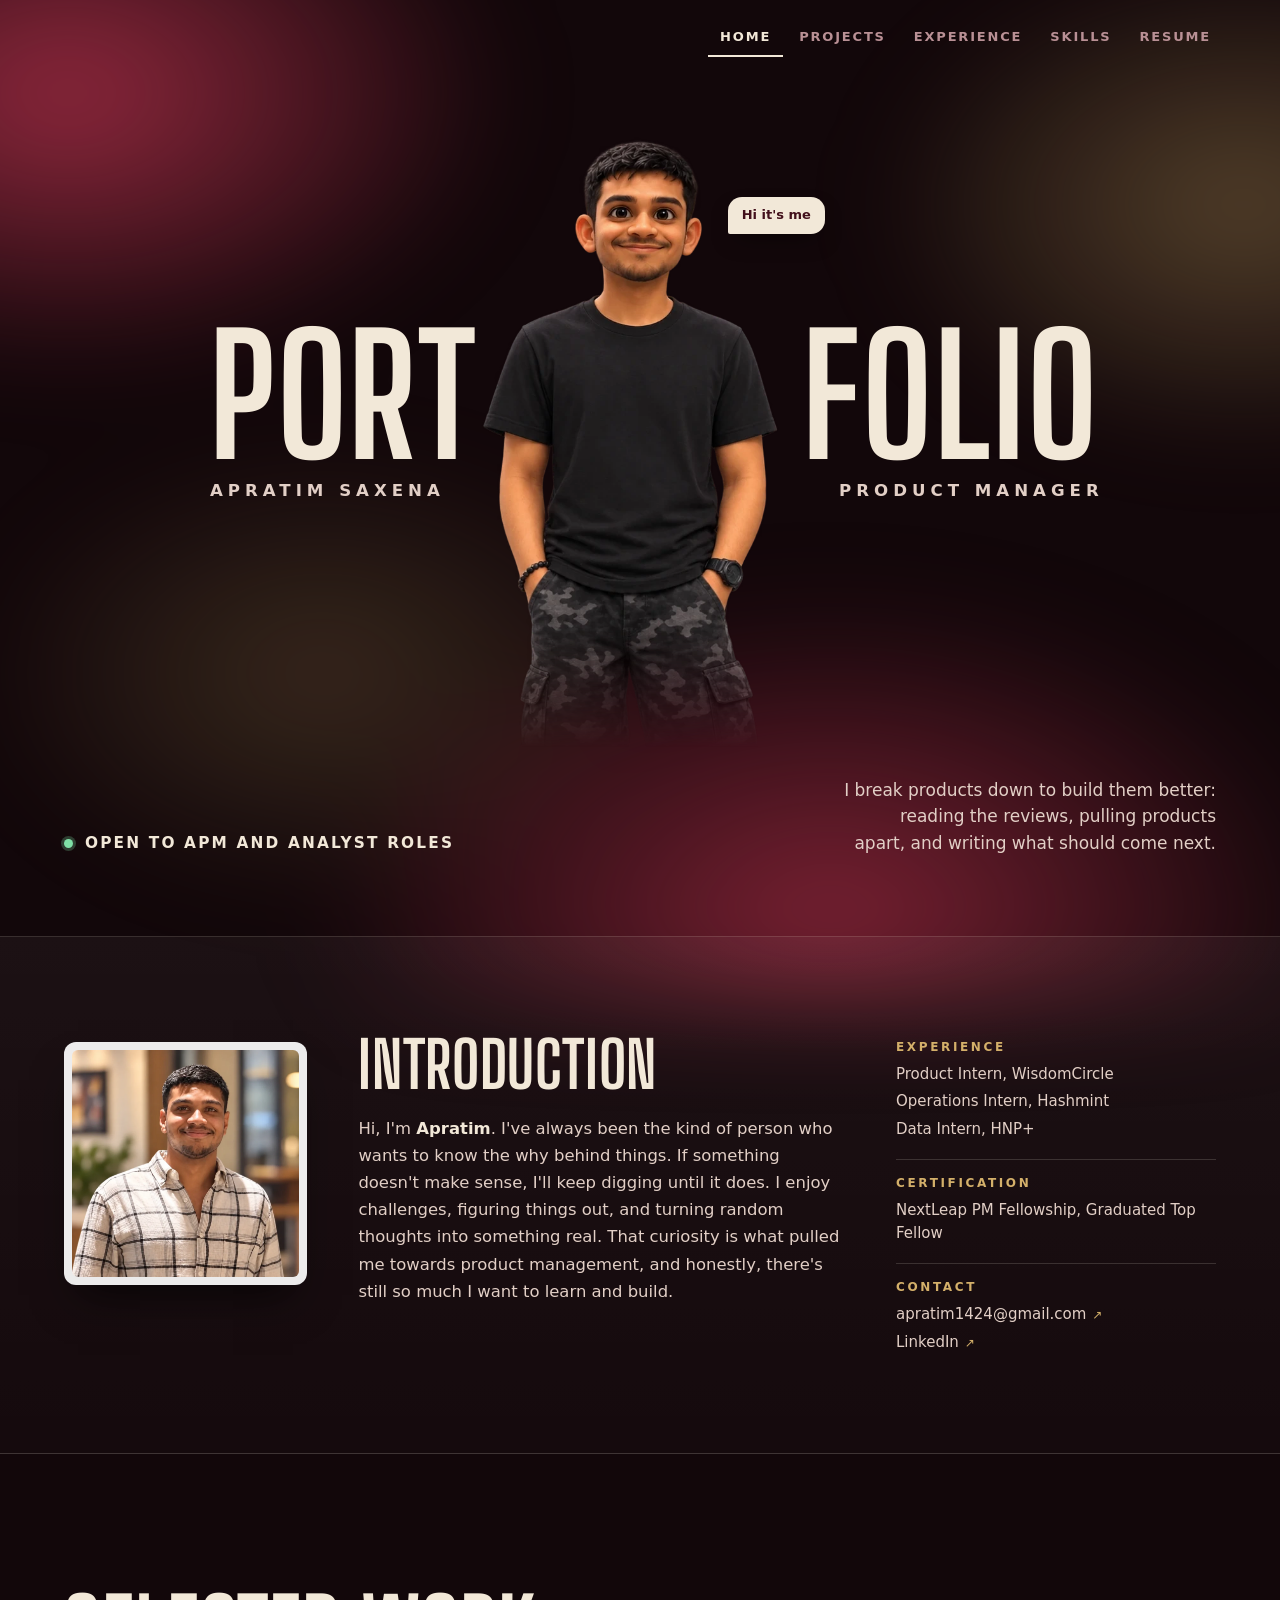
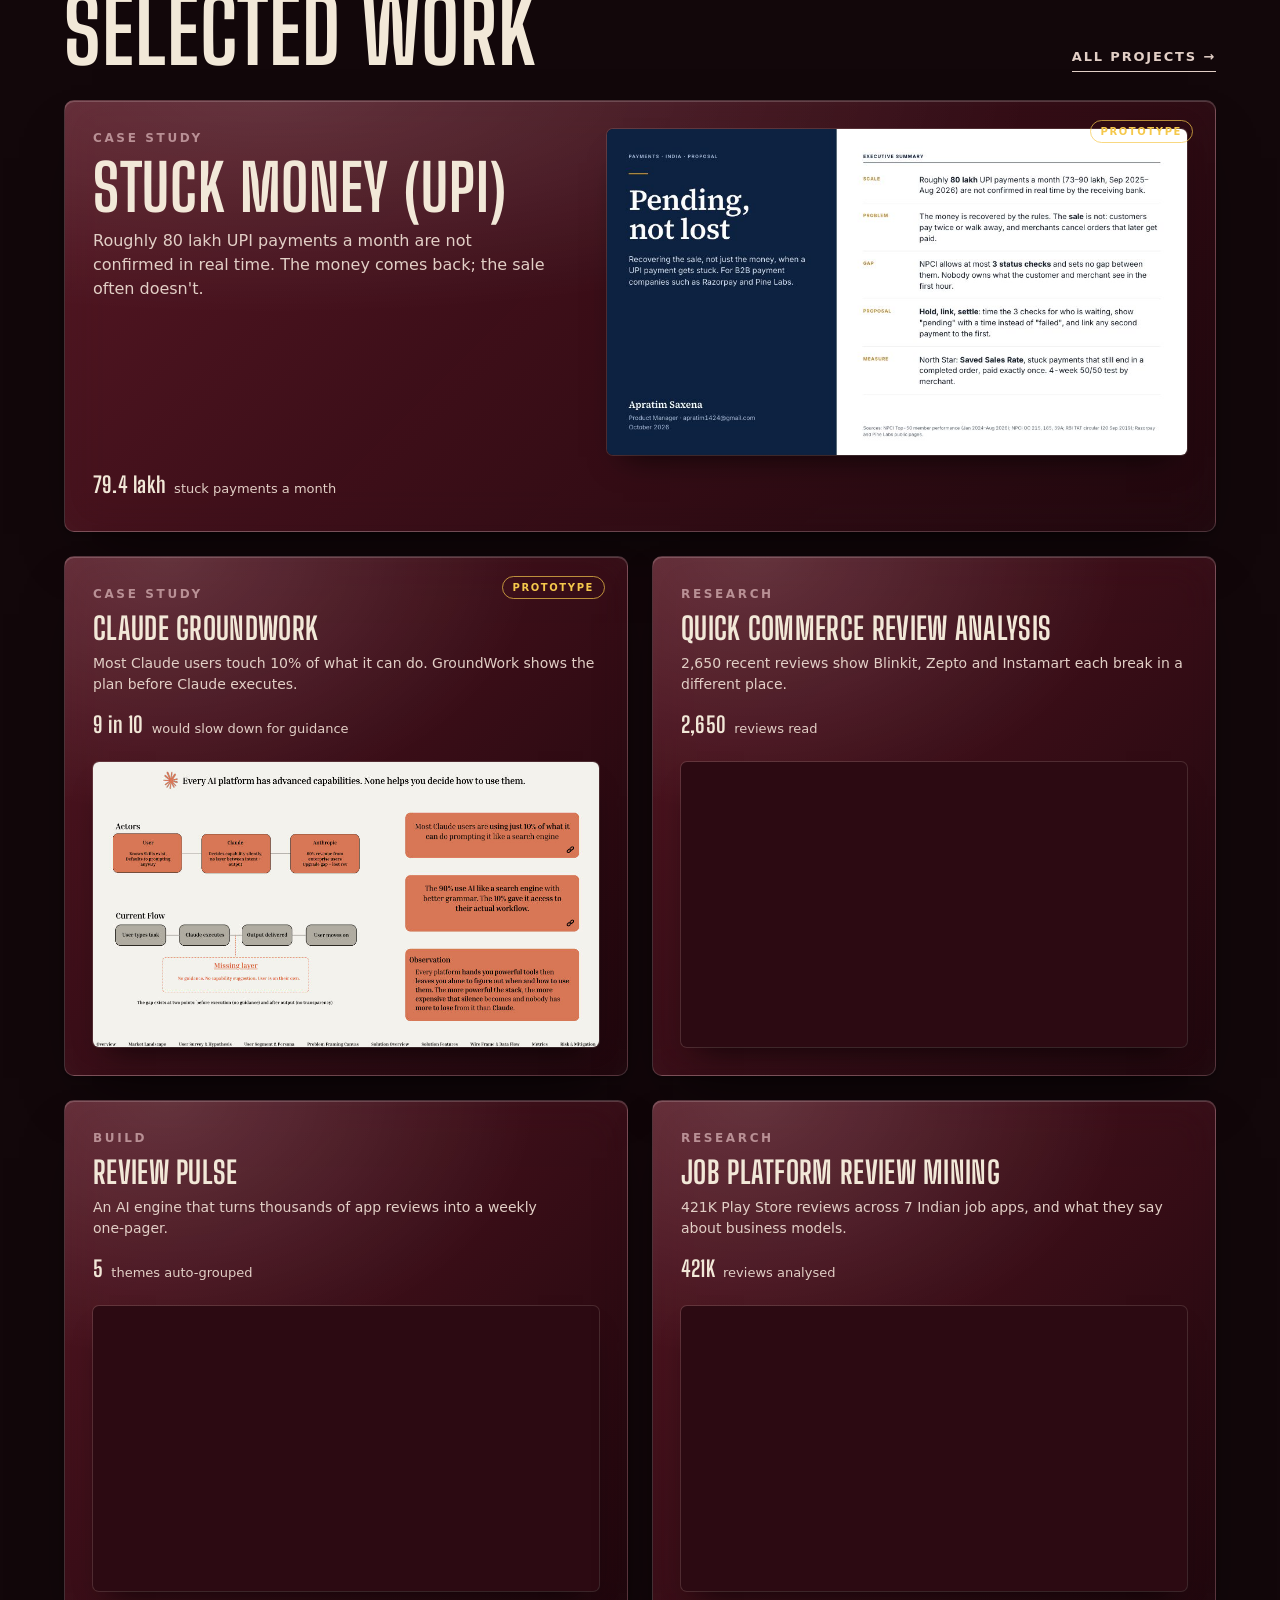
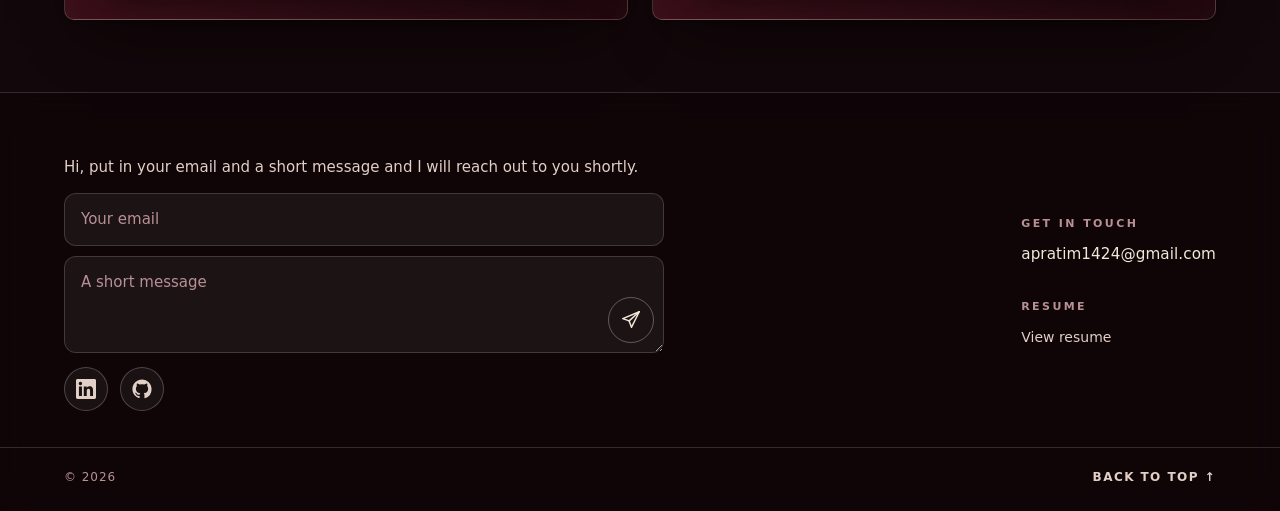
==== commit e1480485: "Deploy portfolio" ====
--- a/index.html
+++ b/index.html
@@ -2,9 +2,23 @@
 <html lang="en">
 <head>
   <meta charset="utf-8">
-  <meta name="viewport" content="width=device-width, initial-scale=1">
-  <title>Apratim Saxena · Product Manager Portfolio</title>
-  <meta name="description" content="Portfolio of Apratim Saxena, aspiring product manager: product research, teardowns, PRDs and builds.">
+  <meta name="viewport" content="width=device-width, initial-scale=1, viewport-fit=cover">
+  <title>Portfolio-Apratim</title>
+  <meta name="description" content="Apratim Saxena's product portfolio: Play Store review analyses, teardowns, PRDs and builds. Open to APM and Analyst roles.">
+  <link rel="canonical" href="https://apratim-1407.github.io/">
+  <meta property="og:type" content="website">
+  <meta property="og:site_name" content="Portfolio-Apratim">
+  <meta property="og:title" content="Portfolio-Apratim">
+  <meta property="og:description" content="Apratim Saxena's product portfolio: Play Store review analyses, teardowns, PRDs and builds. Open to APM and Analyst roles.">
+  <meta property="og:url" content="https://apratim-1407.github.io/">
+  <meta property="og:image" content="https://apratim-1407.github.io/assets/og-preview-pm.png">
+  <meta property="og:image:width" content="1200">
+  <meta property="og:image:height" content="630">
+  <meta property="og:image:alt" content="Apratim Saxena, Product Manager. Portfolio.">
+  <meta name="twitter:card" content="summary_large_image">
+  <meta name="twitter:title" content="Portfolio-Apratim">
+  <meta name="twitter:description" content="Apratim Saxena's product portfolio: Play Store review analyses, teardowns, PRDs and builds. Open to APM and Analyst roles.">
+  <meta name="twitter:image" content="https://apratim-1407.github.io/assets/og-preview-pm.png">
   <meta name="color-scheme" content="dark">
   <meta name="theme-color" content="#12070a">
   <link rel="icon" href="data:image/svg+xml,<svg xmlns='http://www.w3.org/2000/svg' viewBox='0 0 100 100'><rect width='100' height='100' rx='14' fill='%235f1726'/><text x='50' y='72' font-size='64' font-weight='700' text-anchor='middle' fill='%23efe8d6' font-family='Arial Narrow, Arial'>A</text></svg>">
@@ -15,10 +29,10 @@
   <link href="https://fonts.googleapis.com/css2?family=Big+Shoulders+Display:wght@600;700;800&display=swap" rel="stylesheet">
   <link href="https://api.fontshare.com/v2/css?f[]=satoshi@400,500,700&display=swap" rel="stylesheet"> 
-  <link rel="stylesheet" crossorigin href="/_build/styles-C7ctSgyq.css">
+  <link rel="stylesheet" crossorigin href="/_build/styles-CxOE0YGk.css">
+  <script>window.__v="1792693651547"</script>
 </head>
 <body data-page="home">
-<a class="skip" href="#main">Skip to content</a>
 <div id="top"></div>
 
 <header class="nav">
@@ -29,15 +43,7 @@
       <a href="projects.html" data-page="projects">Projects</a>
       <a href="experience.html" data-page="experience">Experience</a>
       <a href="skills.html" data-page="skills">Skills</a>
-      <details class="resume-menu">
-        <summary>Resume <span aria-hidden="true">▾</span></summary>
-        <ul>
-          <li><a href="assets/resumes/product-manager.pdf" target="_blank" rel="noopener">Product Manager <span aria-hidden="true">↗</span></a></li>
-          <li><a href="assets/resumes/product-analyst.pdf" target="_blank" rel="noopener">Product Analyst <span aria-hidden="true">↗</span></a></li>
-          <li><a href="assets/resumes/technical-product-manager.pdf" target="_blank" rel="noopener">Technical Product Manager <span aria-hidden="true">↗</span></a></li>
-          <li><a href="assets/resumes/consulting.pdf" target="_blank" rel="noopener">Consulting <span aria-hidden="true">↗</span></a></li>
-        </ul>
-      </details>
+      <a class="resume-link" href="assets/resume.pdf" target="_blank" rel="noopener">Resume</a>
     </nav>
   </div>
 </header>
@@ -53,79 +59,120 @@
           <img class="blink l" src="[data-uri]" alt="" aria-hidden="true">
           <img class="blink r" src="[data-uri]" alt="" aria-hidden="true">
         </span>
-        <span class="cap" aria-live="polite">hi, that's me</span>
+        <span class="cap" aria-live="polite">Hi it's me</span>
       </div>
       <div class="w2"><span class="word" aria-hidden="true">Folio</span><div class="sub">Product Manager</div></div>
     </div>
     <div class="hero-foot">
-      <span class="avail"><i aria-hidden="true"></i>Open to APM and PM roles</span>
+      <span class="avail"><i aria-hidden="true"></i>Open to APM and Analyst roles</span>
       <p>I break products down to build them better: reading the reviews, pulling products apart, and writing what should come next.</p>
     </div>
   </section>
 
   <section class="slide intro rv" aria-labelledby="intro-title">
     <figure class="portrait">
-      <img src="/_build/me-vIze4jNK.webp" alt="Hand-drawn portrait of Apratim Saxena" width="1254" height="1254" decoding="async">
+      <img src="/_build/me-photo-DbpDATzK.webp" alt="Apratim Saxena" width="900" height="900" decoding="async">
     </figure>
     <div class="intro-text">
       <h2 id="intro-title">Introduction</h2>
-      <p class="lead">I'm <b>Apratim</b>, an aspiring product manager. Surface-level answers never satisfied me, so I dig into products, the people who use them, and the numbers that show whether something is actually working. I read thousands of app reviews to find what's really breaking, take products apart to see why they work, and write the PRD for what should come next.</p>
+      <p class="lead">Hi, I'm <b>Apratim</b>. I've always been the kind of person who wants to know the why behind things. If something doesn't make sense, I'll keep digging until it does. I enjoy challenges, figuring things out, and turning random thoughts into something real. That curiosity is what pulled me towards product management, and honestly, there's still so much I want to learn and build.</p>
     </div>
     <aside class="frame" aria-label="At a glance">
-      <div><h3>Contact</h3><ul><li><a href="mailto:apratim1424@gmail.com" translate="no">apratim1424@gmail.com</a></li><li><a href="https://www.linkedin.com/in/apratim-saxena/" target="_blank" rel="noopener">LinkedIn ↗</a></li></ul></div>
+      <div><h3>Experience</h3><ul><li>Product Intern, WisdomCircle</li><li>Operations Intern, Hashmint</li><li>Data Intern, HNP+</li></ul></div>
       <div><h3>Certification</h3><ul><li>NextLeap PM Fellowship, Graduated Top Fellow</li></ul></div>
-      <div><h3>Experience</h3><ul><li>Product Intern, WisdomCircle</li><li>Operations Intern, Hashmint</li><li>Data Intern, HNP+</li></ul></div>
+      <div><h3>Contact</h3><ul><li><a class="ext" href="mailto:apratim1424@gmail.com" translate="no">apratim1424@gmail.com<span class="arr" aria-hidden="true">↗</span></a></li><li><a class="ext" href="https://www.linkedin.com/in/apratim-saxena/" target="_blank" rel="noopener">LinkedIn<span class="arr" aria-hidden="true">↗</span></a></li></ul></div>
     </aside>
   </section>
 
-  <section class="sec" aria-labelledby="work-title">
+  <section class="sec" id="sec-work" aria-labelledby="work-title">
     <div class="sec-head">
       <h2 id="work-title">Selected work</h2>
       <a class="link" href="projects.html">All <span data-count></span> projects →</a>
     </div>
-    <ul class="deck" id="featured" data-limit="5"></ul>
+    <ul class="deck" id="featured"></ul>
   </section>
 </main>
 
+<div class="scrim" aria-hidden="true"></div>
+<div class="win" id="win" role="dialog" aria-modal="true" aria-label="Project viewer">
+  <div class="bar">
+    <div class="lights">
+      <button class="r" type="button" data-act="close" aria-label="Close"></button>
+      <button class="g" type="button" data-act="max" aria-label="Maximise"></button>
+    </div>
+    <div class="crumb"></div>
+    <div class="bar-r">
+      <span class="count"></span>
+      <button class="icon" type="button" data-act="prev" aria-label="Previous project">←</button>
+      <button class="icon" type="button" data-act="next" aria-label="Next project">→</button>
+      <button class="icon close" type="button" data-act="close" aria-label="Close">✕</button>
+    </div>
+  </div>
+  <div class="win-body">
+    <div class="win-info"></div>
+    <div class="stage">
+      <div class="stage-bar">
+        <div class="tabs" role="tablist"></div>
+        <span class="hint"><kbd>←</kbd><kbd>→</kbd> to browse, <kbd>esc</kbd> to close</span>
+        <a class="btn sm open-full" target="_blank" rel="noopener">Open full ↗</a>
+      </div>
+      <div class="viewer"></div>
+    </div>
+  </div>
+  <div class="win-nav" aria-label="Browse projects">
+    <button class="wn-btn" type="button" data-act="prev" aria-label="Previous project">←</button>
+    <span class="count" aria-live="polite"></span>
+    <button class="wn-btn" type="button" data-act="next" aria-label="Next project">→</button>
+  </div>
+</div>
+
 <footer class="site-foot">
-  <div class="wrap foot-grid">
-    <div>
-      <span class="foot-name" translate="no">Apratim Saxena</span>
-      <p>Aspiring product manager. Open to APM and PM roles.</p>
-    </div>
-    <nav aria-label="Footer">
-      <h2>Navigate</h2>
-      <ul>
-        <li><a href="index.html">Home</a></li>
-        <li><a href="projects.html">Projects</a></li>
-        <li><a href="experience.html">Experience</a></li>
-        <li><a href="skills.html">Skills</a></li>
-      </ul>
-    </nav>
-    <div>
-      <h2>Get in touch</h2>
-      <ul>
-        <li><a href="mailto:apratim1424@gmail.com" translate="no">apratim1424@gmail.com</a></li>
-        <li><a href="https://www.linkedin.com/in/apratim-saxena/" target="_blank" rel="noopener">LinkedIn ↗</a></li>
+  <div class="wrap foot-main">
+    <div class="foot-left">
+      <form class="msg-form" action="https://formsubmit.co/apratim1424@gmail.com" method="POST" novalidate>
+        <p class="msg-intro" id="msg-intro">Hi, put in your email and a short message and I will reach out to you shortly.</p>
+        <div class="msg-fields">
+          <label class="vh" for="msg-email">Your email</label>
+          <input id="msg-email" class="msg-box" type="email" name="email" placeholder="Your email" autocomplete="email" inputmode="email" required aria-describedby="msg-intro">
+          <label class="vh" for="msg-text">Your message</label>
+          <div class="msg-wrap">
+            <textarea id="msg-text" class="msg-box" name="message" rows="3" placeholder="A short message" maxlength="2000" required></textarea>
+            <button class="msg-send" type="submit" aria-label="Send message">
+              <svg viewBox="0 0 24 24" aria-hidden="true"><path d="M21 3 3 10.5l7 2.5 2.5 7z"/><path d="M21 3 10 13"/></svg>
+            </button>
+          </div>
+          <input type="text" name="_honey" class="vh" tabindex="-1" autocomplete="off" aria-hidden="true">
+          <input type="hidden" name="_subject" value="New message from your portfolio">
+          <input type="hidden" name="_template" value="table">
+          <input type="hidden" name="_captcha" value="false">
+        </div>
+        <p class="msg-status" role="status" aria-live="polite"></p>
+      </form>
+      <ul class="socials" aria-label="Social links">
+        <li><a href="https://www.linkedin.com/in/apratim-saxena/" target="_blank" rel="noopener" aria-label="LinkedIn" title="LinkedIn"><svg viewBox="0 0 24 24" aria-hidden="true"><path d="M20.45 20.45h-3.56v-5.57c0-1.33-.03-3.04-1.85-3.04-1.85 0-2.14 1.45-2.14 2.94v5.67H9.35V9h3.41v1.56h.05c.48-.9 1.64-1.85 3.37-1.85 3.6 0 4.27 2.37 4.27 5.46v6.28zM5.34 7.43a2.06 2.06 0 1 1 0-4.12 2.06 2.06 0 0 1 0 4.12zM7.12 20.45H3.56V9h3.56v11.45zM22.22 0H1.77C.79 0 0 .77 0 1.73v20.54C0 23.23.79 24 1.77 24h20.45c.98 0 1.78-.77 1.78-1.73V1.73C24 .77 23.2 0 22.22 0z"/></svg></a></li>
+        <li><a href="https://github.com/apratim-1407" target="_blank" rel="noopener" aria-label="GitHub" title="GitHub"><svg viewBox="0 0 24 24" aria-hidden="true"><path d="M12 .5C5.65.5.5 5.65.5 12c0 5.08 3.29 9.39 7.86 10.91.58.11.79-.25.79-.56v-2c-3.2.7-3.87-1.37-3.87-1.37-.52-1.33-1.28-1.69-1.28-1.69-1.05-.72.08-.7.08-.7 1.15.08 1.76 1.19 1.76 1.19 1.03 1.76 2.7 1.25 3.36.96.1-.75.4-1.25.73-1.54-2.55-.29-5.24-1.28-5.24-5.69 0-1.26.45-2.28 1.19-3.09-.12-.29-.52-1.46.11-3.05 0 0 .97-.31 3.17 1.18a11 11 0 0 1 5.77 0c2.2-1.49 3.17-1.18 3.17-1.18.63 1.59.23 2.76.11 3.05.74.81 1.19 1.83 1.19 3.09 0 4.42-2.69 5.39-5.26 5.68.41.36.78 1.06.78 2.14v3.17c0 .31.21.68.8.56A11.51 11.51 0 0 0 23.5 12C23.5 5.65 18.35.5 12 .5z"/></svg></a></li>
       </ul>
     </div>
-    <div>
-      <h2>Resumes</h2>
-      <ul>
-        <li><a href="assets/resumes/product-manager.pdf" target="_blank" rel="noopener">Product Manager ↗</a></li>
-        <li><a href="assets/resumes/product-analyst.pdf" target="_blank" rel="noopener">Product Analyst ↗</a></li>
-        <li><a href="assets/resumes/technical-product-manager.pdf" target="_blank" rel="noopener">Technical Product Manager ↗</a></li>
-        <li><a href="assets/resumes/consulting.pdf" target="_blank" rel="noopener">Consulting ↗</a></li>
-      </ul>
+    <div class="foot-grid">
+      <div class="foot-contact">
+        <h2>Get in touch</h2>
+        <a class="foot-mail" href="mailto:apratim1424@gmail.com" translate="no">apratim1424@gmail.com</a>
+      </div>
+      <div class="foot-resumes">
+        <h2>Resume</h2>
+        <ul>
+          <li><a href="assets/resume.pdf" target="_blank" rel="noopener">View resume</a></li>
+        </ul>
+      </div>
     </div>
   </div>
   <div class="wrap foot-row">
-    <span>© <span data-year></span> Apratim Saxena</span>
-    <button class="to-top" type="button">Back to top ↑</button>
+    <span>© <span data-year></span></span>
+    <button class="to-top" type="button">Back to top <span class="up" aria-hidden="true">↑</span></button>
   </div>
 </footer>
 
-<script src="data.js"></script>
-<script src="main.js"></script>
+<script src="data.js?v=1792693651547"></script>
+<script src="main.js?v=1792693651547"></script>
 </body>
 </html>
--- a/_build/styles-CxOE0YGk.css
+++ b/_build/styles-CxOE0YGk.css
@@ -0,0 +1 @@
+:root{--lightningcss-light: ;--lightningcss-dark:initial;color-scheme:dark;--wall:#12070a;--teal-1:#7b2233;--teal-2:#5f1726;--teal-3:#42101b;--teal-4:#2c0a12;--cream:#f2e8d8;--cream-2:#e2cfc6;--muted:#b99095;--line:#f2e8d829;--ink-on-cream:#42101b;--brass:#d4b06a;--glow:212, 176, 106;--nav-h:66px;--display:"Big Shoulders Display", "Oswald", "Arial Narrow", sans-serif;--sans:"Satoshi", system-ui, -apple-system, "Segoe UI", sans-serif;--gutter:clamp(16px, 4vw, 48px);--max:1240px;--ease:cubic-bezier(.16, 1, .3, 1);--slide-shadow:0 30px 60px -28px #000000b3, 0 2px 6px #00000040;--img-shadow:0 24px 40px -14px #000000a6}*,:before,:after{box-sizing:border-box;margin:0;padding:0}html{-webkit-text-size-adjust:100%;scroll-padding-top:84px}body{background:var(--wall);color:var(--cream);font:400 16px/1.6 var(--sans);-webkit-font-smoothing:antialiased;overflow-x:hidden}a{color:inherit;text-decoration:none}img,video,iframe{max-width:100%;display:block}button{font:inherit;color:inherit;cursor:pointer;background:0 0;border:0}a,button{touch-action:manipulation;-webkit-tap-highlight-color:transparent}:focus-visible{outline:2px solid var(--cream);outline-offset:4px}::selection{background:var(--cream);color:var(--ink-on-cream)}p{text-wrap:pretty}h1,h2,h3{font-family:var(--display);text-transform:uppercase;letter-spacing:.01em;text-wrap:balance;font-weight:700;line-height:.92}.wrap{max-width:var(--max);padding:0 var(--gutter);margin:0 auto}.eyebrow{letter-spacing:.22em;text-transform:uppercase;color:var(--muted);font-size:12px;font-weight:700}.slide{-webkit-backdrop-filter:blur(22px)saturate(150%);backdrop-filter:blur(22px)saturate(150%);box-shadow:var(--slide-shadow), inset 0 1px 0 #ffffff2e, inset 0 0 40px #ffffff05;background:radial-gradient(120% 90% at 18% 0,#ffffff21,#0000 55%),linear-gradient(135deg,#7b22339e 0%,#5f17268c 40%,#42101b80 75%,#2c0a1280 100%);border:1px solid #ffffff29;border-radius:10px;position:relative;overflow:hidden}body:before{content:"";z-index:-1;pointer-events:none;background:radial-gradient(40% 36% at 14% 18%, #be3450bf, transparent 70%), radial-gradient(34% 32% at 88% 28%, rgba(var(--glow), .34), transparent 70%), radial-gradient(46% 42% at 62% 92%, #96283ecc, transparent 70%), radial-gradient(32% 30% at 30% 70%, rgba(var(--glow), .2), transparent 70%);filter:blur(46px);transform-origin:50% 40%;position:fixed;inset:-12%}@media (prefers-reduced-motion:no-preference){body:before{animation:24s ease-in-out infinite alternate zoomglow}}@keyframes zoomglow{0%{transform:scale(1)translate(0,0)}to{transform:scale(1.22)translate(-2%,3%)}}.slide+.slide,.slide+section,section+.slide{margin-top:28px}.nav{z-index:50;pointer-events:none;position:sticky;top:0}.nav .wrap{pointer-events:auto;height:56px;width:calc(100% - 2 * var(--gutter));max-width:calc(var(--max) - 2 * var(--gutter));transition:background-color .45s var(--ease), border-color .45s var(--ease), box-shadow .45s var(--ease), backdrop-filter .45s;background:0 0;border:1px solid #0000;border-radius:14px;align-items:center;gap:16px;margin:10px auto 0;padding:0 18px;display:flex}@media (width>=641px){.nav.scrolled .wrap{-webkit-backdrop-filter:blur(22px)saturate(160%);backdrop-filter:blur(22px)saturate(160%);background:linear-gradient(#ffffff1a,#ffffff0f);border-color:#fff3;box-shadow:inset 0 1px #fff3}}.brand{font-family:var(--display);text-transform:uppercase;letter-spacing:.04em;white-space:nowrap;font-size:24px;font-weight:800}body[data-page=home] .brand{visibility:hidden}.links{gap:4px;margin-left:auto;display:flex}.links a{letter-spacing:.14em;text-transform:uppercase;white-space:nowrap;color:var(--muted);border-bottom:2px solid #0000;padding:8px 12px;font-size:13px;font-weight:700;transition:color .2s,border-color .2s}.links a:hover{color:var(--cream)}.links a[aria-current=page]{color:var(--cream);border-color:var(--cream)}.resume-menu{position:relative}.resume-menu summary{cursor:pointer;letter-spacing:.14em;text-transform:uppercase;white-space:nowrap;color:var(--muted);border-bottom:2px solid #0000;padding:8px 12px;font-size:13px;font-weight:700;list-style:none;transition:color .2s}.resume-menu summary::-webkit-details-marker{display:none}.resume-menu summary:hover,.resume-menu[open] summary{color:var(--cream)}.resume-menu ul{z-index:60;-webkit-backdrop-filter:blur(20px)saturate(150%);backdrop-filter:blur(20px)saturate(150%);background:#2c0a12b3;border:1px solid #ffffff24;border-radius:6px;min-width:250px;padding:6px;list-style:none;position:absolute;top:calc(100% + 8px);right:0;box-shadow:0 20px 40px -16px #000c,inset 0 1px #ffffff24}.resume-menu li a{color:var(--cream-2);border-radius:4px;justify-content:space-between;gap:12px;padding:10px 12px;font-size:14px;transition:background-color .15s,color .15s;display:flex}.resume-menu li a:hover{color:var(--cream);background:#f2e8d814}@media (width<=640px){.brand{display:none}.resume-menu ul{min-width:0;position:fixed;top:60px;left:16px;right:16px}.nav .wrap{width:calc(100% - 16px);padding:0 8px}.links{scrollbar-width:none;max-width:100%;margin:0 auto;overflow-x:auto}.links::-webkit-scrollbar{display:none}}.btn{white-space:nowrap;letter-spacing:.14em;text-transform:uppercase;border:1.5px solid var(--cream);height:46px;color:var(--cream);transition:background-color .2s, color .2s, transform .2s var(--ease);border-radius:4px;align-items:center;gap:10px;padding:0 22px;font-size:13px;font-weight:700;display:inline-flex}.btn:hover{background:var(--cream);color:var(--ink-on-cream)}.btn:active{transform:scale(.97)}.btn.solid{background:var(--cream);color:var(--ink-on-cream)}.btn.solid:hover{background:#fff8e8}.btn.sm{height:38px;padding:0 16px;font-size:12px}.actions{flex-wrap:wrap;gap:12px;display:flex}.hero{min-height:calc(100vh - var(--nav-h));min-height:calc(100dvh - var(--nav-h));flex-direction:column;justify-content:space-between;padding:clamp(8px,1.2vw,16px) clamp(20px,4vw,56px) clamp(28px,3.5vw,44px);display:flex}.hero-top{flex-wrap:wrap;justify-content:space-between;gap:16px;display:flex}.cover{flex:1;grid-template-columns:1fr auto 1fr;align-items:center;min-height:clamp(360px,100dvh - 240px,820px);display:grid;position:relative}.cover .word{font-family:var(--display);text-transform:uppercase;letter-spacing:.01em;color:var(--cream);font-size:clamp(64px,11vw,176px);font-weight:700;line-height:.82;display:block}.cover .w1,.cover .w2{z-index:1;width:max-content;position:relative}.cover .w1{justify-self:end}.cover .w2{justify-self:start}.cover .sub{letter-spacing:.3em;text-transform:uppercase;color:var(--cream-2);margin-top:14px;font-size:clamp(13px,1.35vw,19px);font-weight:700}.cover .w1 .sub{text-align:left;padding-left:.06em}.cover .w2 .sub{text-align:right;margin-right:-.3em}.figure{z-index:2;cursor:pointer;justify-content:center;align-self:end;align-items:flex-end;height:100%;margin:0;display:flex;position:relative}.figure:before{content:"";background:radial-gradient(closest-side,#0000008c,#0000);width:120%;height:8%;position:absolute;bottom:0;left:50%;translate:-50% 40%}.figure:before{display:none}.figbox{height:var(--fig-h);aspect-ratio:509/968;display:block;position:relative;-webkit-mask-image:linear-gradient(#000 80%,#0000 99%);mask-image:linear-gradient(#000 80%,#0000 99%)}.figbox img{width:100%;height:100%;display:block}.figbox .blink{opacity:0;pointer-events:none;height:auto;position:absolute;animation:5.2s infinite blink!important}.blink.l{width:11.591%;top:10.537%;left:38.507%}.blink.r{width:11.395%;top:10.64%;left:52.063%}@keyframes blink{0%,93%,to{opacity:0}94.4%,96.2%{opacity:1}}.figure .cap{left:77%;bottom:calc(var(--fig-h) * .84);z-index:3;background:var(--cream);width:max-content;max-width:200px;color:var(--ink-on-cream);border-radius:14px 14px 14px 2px;padding:8px 14px;font-size:13px;font-weight:700;transition:transform .3s cubic-bezier(.3,1.6,.5,1);position:absolute;box-shadow:0 10px 24px -10px #0009}.figure .cap.pop{transform:scale(1.1)}.hero-foot{z-index:3;flex-wrap:wrap;justify-content:space-between;align-items:flex-end;gap:24px;padding-top:24px;display:flex;position:relative}.hero-foot p{max-width:580px;color:var(--cream-2);text-align:right;text-wrap:balance;margin-left:auto;font-size:17px;line-height:1.55}.avail{letter-spacing:.14em;text-transform:uppercase;color:var(--cream);align-items:center;gap:12px;font-size:clamp(14px,1.4vw,17px);font-weight:800;display:inline-flex}.avail i{background:#7fe0a6;border-radius:50%;flex:none;width:9px;height:9px;box-shadow:0 0 0 3px #7fe0a640}@media (width<=760px),(width>=761px) and (width<=1100px) and (orientation:portrait){.cover{grid-template-rows:auto auto auto;grid-template-columns:1fr 1fr;row-gap:0;min-height:0}.cover .figure{grid-area:1/1/auto/-1;margin:0}.figure{--fig-h:min(42vh, 360px)}.figure .cap{max-width:130px;padding:7px 12px;font-size:12px;left:calc(50% + 46px)}.hero{padding-bottom:24px}.hero-foot{flex-direction:column;align-items:flex-start;gap:10px;padding-top:14px}.hero-foot p{text-align:left;max-width:none;margin-left:0;font-size:15px}.avail{letter-spacing:.1em;font-size:12.5px}.cover .w1,.cover .w2{display:contents}.cover .word{grid-row:2;margin-top:6px;font-size:17vw}.cover .w1 .word{grid-column:1;justify-self:end}.cover .w2 .word{grid-column:2;justify-self:start}.cover .sub{letter-spacing:.12em;white-space:nowrap;grid-row:3;margin:12px 0 0;padding:0;font-size:11.5px}.cover .w1 .sub{text-align:right;grid-column:1;justify-self:end;padding-right:8px}.cover .w2 .sub{text-align:left;grid-column:2;justify-self:start;margin-right:0;padding-left:8px}}.intro{grid-template-columns:clamp(170px,19vw,250px) minmax(0,1fr) minmax(250px,320px);align-items:start;gap:clamp(24px,4vw,56px);padding:clamp(32px,5vw,64px);display:grid}.intro h2{overflow-wrap:anywhere;margin-bottom:20px;font-size:clamp(44px,5vw,70px)}.intro .lead{color:var(--cream-2);font-size:16.45px;line-height:1.65}.intro .lead b{color:var(--cream);font-weight:700}.portrait{box-shadow:var(--img-shadow);transition:transform .6s var(--ease);background:#ffffffeb;border-radius:12px;margin-top:6px;padding:8px}.portrait img{aspect-ratio:1;border-radius:6px;width:100%;height:auto}.portrait:hover{transform:translateY(-4px)scale(1.02)}.frame{align-content:start;display:grid}.frame>div{padding:18px 0}.frame>div:first-child{padding-top:6px}.frame>div:last-child{padding-bottom:0}.frame>div+div{border-top:1px solid var(--line)}.frame h3{font-family:var(--sans);letter-spacing:.22em;color:var(--brass);margin-bottom:10px;font-size:12px;font-weight:700}.frame li{color:var(--cream-2);font-size:15px;line-height:1.55}.frame ul{gap:4px;list-style:none;display:grid}.frame a:hover{color:var(--cream);text-underline-offset:3px;text-decoration:underline}@media (width<=1040px){.intro{grid-template-columns:clamp(150px,24vw,210px) minmax(0,1fr)}.frame{grid-column:1/-1}}@media (width<=640px){.intro{grid-template-columns:1fr}.portrait{width:min(220px,62%)}}.sec{padding:clamp(56px,9vh,96px) 0 0}.sec-head{flex-wrap:wrap;justify-content:space-between;align-items:end;gap:16px;margin-bottom:28px;display:flex}.sec-head h2{font-size:clamp(56px,7vw,100px)}.link{letter-spacing:.14em;text-transform:uppercase;color:var(--cream-2);border-bottom:1.5px solid;padding-bottom:3px;font-size:13px;font-weight:700;transition:color .2s}.link:hover{color:var(--cream)}.slide-card{height:100%;transition:transform .45s var(--ease);flex-direction:column;padding:clamp(20px,2.2vw,28px);display:flex}a.slide-card:hover{transform:translateY(-4px)}.slide-card .eyebrow{margin-bottom:10px;padding-right:72px;display:block}.slide-card h3{font-size:clamp(28px,2.4vw,34px);line-height:.95}.slide-card p{color:var(--cream-2);-webkit-line-clamp:2;-webkit-box-orient:vertical;min-height:3em;margin-top:10px;font-size:14px;line-height:1.5;display:-webkit-box;overflow:hidden}.slide-card .shot{margin-top:auto;padding-top:20px;display:block}.slide-card .shot span{aspect-ratio:16/9;background:var(--teal-4);border-radius:6px;display:block;position:relative;overflow:hidden;box-shadow:0 0 0 1px #f2e8d824,0 18px 30px -16px #000000b3}.slide-card .shot img{object-fit:cover;object-position:top center;width:100%;height:100%;transition:transform .7s var(--ease)}.slide-card:hover .shot img{transform:scale(1.04)}.slide-card .go{letter-spacing:.16em;text-transform:uppercase;color:var(--cream-2);opacity:0;transition:opacity .25s, transform .35s var(--ease);font-size:12px;font-weight:700;position:absolute;top:22px;right:22px;transform:translate(-6px)}.slide-card:hover .go,.slide-card:focus-visible .go{opacity:1;transform:none}.deck{grid-template-columns:repeat(2,minmax(0,1fr));gap:24px;list-style:none;display:grid}.deck>li:first-child{grid-column:span 2}.deck>li:first-child .slide-card{grid-template-rows:auto auto 1fr;grid-template-columns:minmax(0,.9fr) minmax(0,1.1fr);column-gap:40px;min-height:380px;display:grid}.deck>li:first-child .eyebrow,.deck>li:first-child h3,.deck>li:first-child p{grid-column:1}.deck>li:first-child h3{font-size:clamp(44px,5vw,72px)}.deck>li:first-child p{-webkit-line-clamp:4;align-self:start;font-size:16px}.deck>li:first-child .shot{grid-area:1/2/-1;align-self:center;padding-top:0}.grid{grid-template-columns:repeat(auto-fill,minmax(min(100%,340px),1fr));gap:22px;list-style:none;display:grid}@media (width<=760px){.deck{grid-template-columns:1fr}.deck>li:first-child{grid-column:auto}.deck>li:first-child .slide-card{min-height:0;display:flex}.deck>li:first-child h3{font-size:clamp(32px,8vw,44px)}.deck>li:first-child .shot{padding-top:20px}}.page-head{grid-template-columns:minmax(0,1fr) minmax(0,340px);align-items:end;gap:24px 48px;padding:clamp(36px,5vw,64px) clamp(24px,4vw,56px);display:grid}.page-head h1{font-size:clamp(84px,12vw,180px);line-height:.82}.page-head aside{border-left:2px solid var(--brass);padding-left:20px}.page-head .tag{letter-spacing:.24em;text-transform:uppercase;color:var(--brass);margin-bottom:10px;font-size:11px;font-weight:700;display:inline-block}.page-head p{color:var(--cream-2);font-size:17px;line-height:1.55}@media (width<=760px){.page-head{grid-template-columns:1fr}}.filters{top:calc(var(--nav-h) + 10px);z-index:20;-webkit-backdrop-filter:blur(22px)saturate(150%);backdrop-filter:blur(22px)saturate(150%);background:#28081066;border:1px solid #ffffff1f;border-radius:14px;flex-wrap:wrap;gap:8px;margin-top:18px;padding:10px 12px;display:flex;position:sticky}.chip{border:1.5px solid var(--line);-webkit-backdrop-filter:blur(8px);backdrop-filter:blur(8px);letter-spacing:.14em;text-transform:uppercase;height:38px;color:var(--cream-2);background:#ffffff0a;border-radius:8px;padding:0 14px;font-size:12px;font-weight:700;transition:background-color .2s,color .2s,border-color .2s}.chip b{font-family:var(--display);letter-spacing:0;margin-right:6px;font-size:16px}.chip:hover{border-color:var(--cream);color:var(--cream)}.chip[aria-pressed=true]{background:var(--cream);border-color:var(--cream);color:var(--ink-on-cream)}.group{padding-top:48px;scroll-margin-top:140px}#groups{scroll-margin-top:140px}.divider{grid-template-columns:auto minmax(0,1fr);align-items:end;gap:12px 32px;margin-bottom:22px;padding:clamp(32px,5vw,56px);display:grid}.divider .n{font-family:var(--display);color:#efe8d647;font-size:clamp(72px,9vw,128px);font-weight:700;line-height:.8}.divider h2{font-size:clamp(48px,6vw,84px)}.divider p{color:var(--cream-2);max-width:52ch;margin-top:10px}@media (width<=600px){.divider{grid-template-columns:1fr}}.scrim{z-index:90;-webkit-backdrop-filter:blur(5px);backdrop-filter:blur(5px);opacity:0;pointer-events:none;background:#0a0205bf;transition:opacity .35s;position:fixed;inset:0}.scrim.on{opacity:1;pointer-events:auto}.win{z-index:100;-webkit-backdrop-filter:blur(28px)saturate(150%);backdrop-filter:blur(28px)saturate(150%);overscroll-behavior:contain;opacity:0;pointer-events:none;visibility:hidden;width:min(1220px,94vw);height:min(820px,90dvh);transition:opacity .3s, transform .5s var(--ease), visibility 0s .5s;background:linear-gradient(135deg,#5f1726c7,#2c0a12d1);border:1px solid #ffffff26;border-radius:12px;flex-direction:column;display:flex;position:fixed;top:50%;left:50%;overflow:hidden;transform:translate(-50%,-50%)scale(.6);box-shadow:0 50px 120px -30px #000,inset 0 1px #ffffff2e}.win.on{opacity:1;pointer-events:auto;visibility:visible;transition:opacity .3s, transform .5s var(--ease);transform:translate(calc(-50% + var(--dx,0px)), calc(-50% + var(--dy,0px))) scale(1)}.win.on.max{border-radius:0;width:100vw;height:100dvh;transform:translate(-50%,-50%)}.win.dragging{-webkit-user-select:none;user-select:none;transition:none}.bar{touch-action:none;cursor:grab;border-bottom:1px solid var(--line);background:#0000002e;flex-shrink:0;grid-template-columns:auto minmax(0,1fr) auto;align-items:center;gap:16px;height:52px;padding:0 10px 0 18px;display:grid}.win.dragging .bar{cursor:grabbing}.lights{gap:8px;display:flex}.lights button{border-radius:50%;width:12px;height:12px;transition:background-color .2s,filter .2s;position:relative}.lights button:hover{filter:brightness(1.12)}.lights .r{background:#ff6b5f}.lights .g{background:#4fd07a}.crumb{text-align:center;letter-spacing:.18em;text-transform:uppercase;text-overflow:ellipsis;white-space:nowrap;color:var(--cream-2);font-size:12px;font-weight:700;overflow:hidden}.crumb span{color:var(--muted);margin-right:10px}.bar-r{align-items:center;gap:2px;display:flex}.count{font-family:var(--display);color:var(--muted);margin-right:10px;font-size:18px;font-weight:700}.icon{width:36px;height:36px;color:var(--cream-2);border-radius:4px;place-items:center;font-size:17px;transition:background-color .15s,color .15s;display:grid}.icon:hover{color:var(--cream);background:#efe8d61a}.win-body{flex:1;grid-template-columns:400px minmax(0,1fr);min-height:0;display:grid}.win-info{border-right:1px solid var(--line);overscroll-behavior:contain;padding:32px 30px 36px;overflow-y:auto}.win-info h3{margin:10px 0 16px;font-size:46px}.win-info .sum{color:var(--cream-2);font-size:15px;line-height:1.65}.win-info h4{letter-spacing:.22em;text-transform:uppercase;color:var(--cream);border-bottom:1px solid var(--line);margin:30px 0 12px;padding-bottom:8px;font-size:12px;font-weight:700}.win-info ol{counter-reset:k;color:var(--cream-2);gap:14px;font-size:14.5px;line-height:1.6;list-style:none;display:grid}.win-info li{counter-increment:k;padding-left:34px;position:relative}.win-info li:before{content:counter(k, decimal-leading-zero);font-family:var(--display);color:var(--muted);font-size:18px;font-weight:700;position:absolute;top:-1px;left:0}.win-info li b{color:var(--cream);font-weight:700}.figs{flex-wrap:wrap;gap:18px 30px;margin-top:26px;display:flex}.fig{min-width:0;max-width:100%}.fig b{white-space:nowrap;font-family:var(--display);font-size:34px;font-weight:700;line-height:.95;display:block}.fig span{max-width:17ch;color:var(--muted);margin-top:6px;font-size:12px;line-height:1.3;display:block}.win-info .tags{color:var(--muted);margin-top:26px;font-size:13px}.win-info .btn{margin-top:20px}.stage{flex-direction:column;min-width:0;min-height:0;display:flex}.stage-bar{border-bottom:1px solid var(--line);align-items:center;gap:12px;min-height:56px;padding:8px 12px;display:flex}.tabs{gap:6px;display:flex}.tabs:empty{display:none}.tabs button{letter-spacing:.14em;text-transform:uppercase;height:34px;color:var(--cream-2);border:1.5px solid var(--line);border-radius:4px;padding:0 14px;font-size:12px;font-weight:700}.tabs button[aria-selected=true]{background:var(--cream);color:var(--ink-on-cream);border-color:var(--cream)}.hint{color:var(--muted);font-size:13px}.hint kbd{font:inherit;border:1px solid var(--line);border-radius:3px;margin:0 2px;padding:1px 6px;font-size:11px}.stage-bar .btn{margin-left:auto}.viewer{background:#14060a;flex:1;min-height:0;display:flex;position:relative}.viewer iframe{border:0;width:100%;height:100%}.viewer video{object-fit:contain;background:#14060a;width:100%;height:100%}.viewer.loading:after{content:"Loading…";color:var(--muted);letter-spacing:.14em;text-transform:uppercase;background:#1d0910 linear-gradient(100deg,#0000 30%,#ffffff0d 50%,#0000 70%) 0 0/200% 100%;place-items:center;font-size:13px;animation:1.3s linear infinite shimmer;display:grid;position:absolute;inset:0}@keyframes shimmer{to{background-position:-200% 0}}@media (width<=860px){.win,.win.on.max{border-radius:0;width:100vw;height:100dvh;top:0;left:0;transform:translateY(40px)}.win.on{transform:none}.bar{cursor:default}.count,.hint,.lights .g,.crumb span{display:none}.crumb{text-align:left}.win-body{display:block;overflow-y:auto}.win-info{border-right:0;border-bottom:1px solid var(--line)}.stage{height:78dvh}}.exp-sec{padding-top:clamp(48px,8vh,80px)}.exp-sec>h2{margin-bottom:24px;font-size:clamp(48px,6vw,84px)}.timeline{gap:24px;list-style:none;display:grid}.job{grid-template-columns:minmax(0,.9fr) minmax(0,1.1fr);gap:20px clamp(28px,5vw,64px);padding:clamp(28px,4.5vw,56px);display:grid}.job .eyebrow,.cred .eyebrow{margin-bottom:12px;display:block}.job h3{font-size:clamp(40px,4.6vw,64px)}.job .role,.cred .role{color:var(--cream);margin-top:10px;font-size:18px;font-weight:700}.job .sum{color:var(--cream-2);margin-top:14px;font-size:15px;line-height:1.6}.job ul{color:var(--cream-2);align-content:start;gap:12px;list-style:none;display:grid}.job li{padding-left:22px;position:relative}.job li:before{content:"";background:var(--cream);width:10px;height:1.5px;position:absolute;top:.72em;left:0}.impact{border-top:1px solid var(--line);grid-column:1/-1;grid-template-columns:repeat(auto-fit,minmax(140px,1fr));gap:20px;padding-top:24px;display:grid}.impact b{font-family:var(--display);font-size:clamp(44px,5vw,68px);font-weight:700;line-height:.9;display:block}.impact span{color:var(--muted);letter-spacing:.04em;margin-top:8px;font-size:13px;display:block}@media (width<=760px){.job{grid-template-columns:1fr}}.creds{grid-template-columns:repeat(auto-fit,minmax(min(100%,340px),1fr));gap:24px;list-style:none;display:grid}.cred{padding:clamp(26px,3.5vw,40px)}.cred h3{font-size:clamp(40px,4.4vw,60px)}.cred .role{color:var(--cream-2);font-weight:500}.cred .note{letter-spacing:.16em;text-transform:uppercase;color:var(--ink-on-cream);background:var(--cream);border-radius:3px;margin-top:16px;padding:4px 10px;font-size:12px;font-weight:700;display:inline-block}.skills{padding:0}.skills>*{padding-left:clamp(24px,5vw,64px);padding-right:clamp(24px,5vw,64px)}.skills-head{grid-template-columns:minmax(0,1fr) minmax(0,380px);align-items:end;gap:16px 48px;margin-bottom:clamp(28px,4vw,48px);display:grid}.skills-head h2{font-size:clamp(72px,10vw,150px);line-height:.8}.skills-head p{color:var(--cream-2);border-left:2px solid var(--brass);padding-left:20px;font-size:17px}.strengths{border-top:1px solid var(--line);counter-reset:strength;list-style:none}.strength{border-bottom:1px solid var(--line);grid-template-columns:110px minmax(0,1.3fr) minmax(0,1fr);align-items:start;gap:16px 36px;padding-top:30px;padding-bottom:30px;transition:background-color .3s;display:grid}.strength:hover{background:#0000001f}.strength .n{font-family:var(--display);color:var(--brass);font-size:clamp(56px,6vw,84px);font-weight:700;line-height:.8}.strength{counter-increment:strength}.strength .n:before{content:counter(strength, decimal-leading-zero)}.strength h3{font-size:clamp(32px,3.4vw,48px)}.strength p{color:var(--cream-2);max-width:54ch;margin-top:10px;font-size:15.5px;line-height:1.6}.proof .lbl{letter-spacing:.24em;text-transform:uppercase;color:var(--muted);margin-bottom:12px;font-size:11px;font-weight:700;display:block}.proof ul{gap:8px;list-style:none;display:grid}.proof a{background:var(--cream);color:var(--ink-on-cream);transition:transform .25s var(--ease), background-color .2s;border-radius:4px;justify-content:space-between;align-items:center;gap:12px;padding:11px 14px;font-size:14px;font-weight:700;display:flex}.proof a:after{content:"↗";font-weight:400}.proof a:hover{background:#fff6e6;transform:translate(4px)}.kit{padding-top:clamp(28px,4vw,44px);padding-bottom:clamp(32px,4vw,52px)}.kit-row{border-top:1px solid var(--line);grid-template-columns:210px minmax(0,1fr);align-items:baseline;gap:8px 32px;padding:18px 0;display:grid}.kit-row:last-child{border-bottom:1px solid var(--line)}.kit-row h3{color:var(--cream);font-size:28px}.kit-row ul{flex-wrap:wrap;gap:6px 0;list-style:none;display:flex}.kit-row li{color:var(--cream-2);font-size:17px}.kit-row li+li:before{content:"/";color:var(--brass);margin:0 12px}@media (width<=1000px){.strength{grid-template-columns:80px minmax(0,1fr)}.proof{grid-column:2}}@media (width<=760px){.skills-head{grid-template-columns:1fr}}@media (width<=560px){.strength{grid-template-columns:1fr}.proof{grid-column:auto}.kit-row{grid-template-columns:1fr}}.ethos{padding:clamp(36px,6vw,80px) clamp(24px,5vw,72px)}.ethos .tag{letter-spacing:.26em;text-transform:uppercase;color:var(--brass);margin-bottom:18px;font-size:11px;font-weight:700;display:block}.ethos blockquote{font-family:var(--display);text-transform:uppercase;letter-spacing:.01em;max-width:14ch;font-size:clamp(52px,8vw,116px);font-weight:700;line-height:.88}.ethos blockquote span{color:var(--brass)}.ethos .why{max-width:60ch;color:var(--cream-2);margin-top:26px;font-size:17px}.tenets{border-top:1px solid var(--line);grid-template-columns:repeat(4,minmax(0,1fr));gap:0;margin-top:clamp(32px,5vw,56px);list-style:none;display:grid}.tenets li{padding:22px 22px 6px 0}.tenets li+li{border-left:1px solid var(--line);padding-left:22px}.tenets .n{font-family:var(--display);color:var(--brass);font-size:40px;font-weight:700;line-height:1}.tenets h3{margin:10px 0 8px;font-size:28px}.tenets p{color:var(--cream-2);font-size:14.5px;line-height:1.55}@media (width<=900px){.tenets{grid-template-columns:1fr 1fr}.tenets li:nth-child(3){border-left:0;padding-left:0}.tenets li:nth-child(n+3){border-top:1px solid var(--line)}}@media (width<=520px){.tenets{grid-template-columns:1fr}.tenets li+li{border-left:0;border-top:1px solid var(--line);padding-left:0}}.contact{grid-template-columns:1fr;gap:clamp(32px,4vw,48px);padding:clamp(40px,6vw,80px) clamp(24px,4vw,64px);display:grid}.contact h1{margin-top:8px;font-size:clamp(84px,13vw,190px);line-height:.82}.contact .lead{color:var(--cream-2);max-width:40ch;margin-top:18px;font-size:18px}.channels{grid-template-columns:repeat(2,minmax(0,1fr));gap:16px;display:grid}.channel{border:1.5px solid var(--line);border-radius:6px;padding:22px 24px;transition:border-color .2s,background-color .2s;display:block}.channel:hover{border-color:var(--cream);background:#efe8d60d}.channel .v{font-family:var(--display);text-transform:none;letter-spacing:.01em;word-break:break-word;margin:6px 0 14px;font-size:clamp(28px,3vw,40px);font-weight:700;display:block}@media (width<=760px){.channels{grid-template-columns:1fr}}body{flex-direction:column;min-height:100dvh;display:flex}body>main{flex:1 0 auto;width:100%}.site-foot{border-top:1px solid var(--line);-webkit-backdrop-filter:blur(16px);backdrop-filter:blur(16px);background:#0d05078c;margin-top:clamp(56px,8vh,96px)}.foot-grid{grid-template-columns:minmax(0,1.3fr) repeat(2,minmax(0,1fr));gap:28px 40px;padding-top:36px;padding-bottom:28px;display:grid}.foot-name{font-family:var(--display);text-transform:uppercase;letter-spacing:.03em;font-size:26px;font-weight:800;line-height:1}.foot-grid p{color:var(--muted);max-width:34ch;margin-top:8px;font-size:14px}.foot-grid h2{font-family:var(--sans);letter-spacing:.22em;text-transform:uppercase;color:var(--muted);margin-bottom:12px;font-size:11px;font-weight:700;line-height:1}.foot-grid ul{gap:8px;list-style:none;display:grid}.foot-grid a{color:var(--cream-2);font-size:14px;transition:color .2s}.foot-grid a:hover{color:var(--cream);text-underline-offset:3px;text-decoration:underline}.foot-row{border-top:1px solid var(--line);color:var(--muted);letter-spacing:.08em;text-transform:uppercase;justify-content:space-between;align-items:center;gap:16px;padding-top:16px;padding-bottom:20px;font-size:12px;display:flex}.to-top{letter-spacing:.12em;text-transform:uppercase;color:var(--cream-2);padding:4px 0;font-size:12px;font-weight:700;transition:color .2s}.to-top:hover{color:var(--cream)}@media (width<=760px){.foot-grid{grid-template-columns:1fr 1fr}.foot-grid>:first-child{grid-column:1/-1}}.group.focus .divider .n{color:var(--brass)}@keyframes flash{0%{box-shadow:var(--slide-shadow)}30%{box-shadow:0 0 0 2px var(--brass), 0 0 70px -8px rgba(var(--glow), .55)}to{box-shadow:var(--slide-shadow)}}@keyframes ring{0%{box-shadow:0 0 #7fe0a680}to{box-shadow:0 0 0 10px #7fe0a600}}@keyframes inLeft{0%{opacity:0;transform:translate(-70px)}}@keyframes inRight{0%{opacity:0;transform:translate(70px)}}@keyframes rise{0%{opacity:0;transform:translateY(70px)scale(.96)}}@keyframes fadeUp{0%{opacity:0;transform:translateY(22px)}}@keyframes dropIn{0%{opacity:0;transform:translateY(-100%)}}@keyframes track{0%{opacity:0;letter-spacing:.7em}}@keyframes bubble{0%{opacity:0;transform:scale(.4)translateY(10px)}70%{transform:scale(1.08)}to{opacity:1;transform:none}}@media (prefers-reduced-motion:no-preference){.nav{animation:dropIn .9s var(--ease) backwards}.hero{animation:fadeUp 1s var(--ease) backwards}.cover .w1{animation:inLeft 1.2s var(--ease) .15s backwards}.cover .w2{animation:inRight 1.2s var(--ease) .15s backwards}.cover .figure{animation:rise 1.3s var(--ease) .3s backwards}.cover .sub{animation:track 1.4s var(--ease) .75s backwards}.figure .cap{animation:.7s cubic-bezier(.3,1.4,.5,1) 1.5s backwards bubble}.hero-foot>*{animation:fadeUp 1s var(--ease) .95s backwards}.avail i{animation:2s ease-out infinite ring}.page-head{animation:fadeUp 1s var(--ease) .15s backwards}.page-head h1{animation:inLeft 1.1s var(--ease) .2s backwards}.page-head aside{animation:fadeUp 1s var(--ease) .5s backwards}.filters .chip{animation:fadeUp .7s var(--ease) backwards}.filters .chip:nth-child(2){animation-delay:.55s}.filters .chip:nth-child(3){animation-delay:.62s}.filters .chip:nth-child(4){animation-delay:.69s}.filters .chip:nth-child(5){animation-delay:.76s}.filters .chip:nth-child(6){animation-delay:.83s}.filters .chip:first-child{animation-delay:.48s}.rv{opacity:0;transition:opacity .9s var(--ease), transform .9s var(--ease);transform:translateY(30px)scale(.98)}.rv.in{opacity:1;transform:none}.intro.rv .portrait,.intro.rv .intro-text,.intro.rv .frame>div{opacity:0;transition:opacity .9s var(--ease), transform .9s var(--ease)}.intro.rv .portrait{transition-delay:.1s;transform:translateY(26px)scale(.94)}.intro.rv .intro-text{transition-delay:.25s;transform:translateY(26px)}.intro.rv .frame>div{transform:translate(28px)}.intro.rv .frame>div:first-child{transition-delay:.4s}.intro.rv .frame>div:nth-child(2){transition-delay:.52s}.intro.rv .frame>div:nth-child(3){transition-delay:.64s}.intro.in .portrait,.intro.in .intro-text,.intro.in .frame>div{opacity:1;transform:none}.group.focus .divider{animation:flash 1.5s var(--ease)}}@media (prefers-reduced-motion:reduce){*,:before,:after{transition:none!important;animation:none!important}}@media (width<=640px){.filters{scrollbar-width:none;top:calc(var(--nav-h) + 6px);flex-wrap:nowrap;overflow-x:auto}.filters::-webkit-scrollbar{display:none}.chip{flex:none}.group{scroll-margin-top:130px}}[hidden]{display:none!important}.mline{color:var(--cream-2);margin-top:12px;font-size:13px;display:block}.mline b{font-family:var(--display);letter-spacing:.01em;color:var(--cream);margin-right:4px;font-size:22px}.arch{width:100%;height:auto;margin-top:14px;display:block;overflow:visible}.arch rect{fill:#ffffff12;stroke:#ffffff38;stroke-width:1px}.arch text{fill:var(--cream);font:600 9.2px/1 var(--sans)}.arch text.st{fill:var(--brass);letter-spacing:.08em;text-transform:uppercase;font-size:7px;font-weight:800}.arch path{fill:none;stroke:var(--brass);stroke-width:1.4px;stroke-linecap:round;stroke-linejoin:round}.arch.big text{font-size:9.6px}.chips{flex-wrap:wrap;gap:6px;margin-top:14px;display:flex}.chips i{color:var(--cream);background:#ffffff0f;border:1px solid #ffffff38;border-radius:999px;padding:4px 10px;font-size:12px;font-style:normal;font-weight:700}.chips i.todo,.stat.todo b,.tnote.todo{color:#ffd37a}.chips i.todo{border-style:dashed;border-color:#ffd37a99}.stats{grid-template-columns:repeat(3,minmax(0,1fr));gap:10px;margin-top:auto;padding-top:16px;display:grid}.stat b{font-family:var(--display);letter-spacing:.01em;color:var(--cream);overflow-wrap:anywhere;font-size:25px;line-height:.95;display:block}.stat small{color:var(--muted);margin-top:4px;font-size:11.5px;line-height:1.25;display:block}.stat.todo b{letter-spacing:.12em;padding-top:5px;font-size:18px}.win.nofile .stage{display:none}.win.nofile .win-body{grid-template-columns:minmax(0,1fr)}.win.nofile .win-info{border-right:0;max-width:820px;margin:0 auto}.tech{background:#ffffff0a;border:1px solid #ffffff24;border-radius:10px;margin-top:26px;padding:18px 18px 20px}.tech h4{margin-top:24px}.tech>h4:first-child{margin-top:0}.tech .chips{margin-top:16px}.flow{counter-reset:f;color:var(--cream-2);gap:10px;font-size:14px;line-height:1.55;list-style:none;display:grid}.flow li{counter-increment:f;padding-left:30px;position:relative}.flow li:before{content:counter(f);width:20px;height:20px;color:var(--ink-on-cream);background:var(--brass);border-radius:50%;place-items:center;font-size:11px;font-weight:800;display:grid;position:absolute;top:1px;left:0}.ktable{border-collapse:collapse;width:100%;color:var(--cream-2);font-size:13px}.ktable th,.ktable td{text-align:left;border-bottom:1px solid var(--line);vertical-align:top;padding:7px 8px;font-weight:500}.ktable thead th{letter-spacing:.14em;text-transform:uppercase;color:var(--muted);font-size:11px;font-weight:800}.ktable tbody th{color:var(--cream);font-weight:700}.stats.big{margin-top:22px;padding-top:0}.stats.big .stat b{font-size:30px}.tnote{color:var(--muted);margin-top:16px;font-size:12.5px;line-height:1.5}.tnote.todo:before{content:"TODO ";letter-spacing:.1em;font-weight:800}.open-card{text-align:center;align-content:center;justify-items:center;gap:6px;width:100%;padding:18px 16px 22px;display:grid}.open-card img{aspect-ratio:16/9;object-fit:cover;object-position:top center;border-radius:6px;width:min(100%,360px);height:auto;margin-bottom:10px;box-shadow:0 0 0 1px #f2e8d824,0 18px 30px -16px #000000b3}.open-card .oc-t{background:var(--cream);min-height:48px;color:var(--ink-on-cream);border-radius:8px;align-items:center;gap:8px;padding:0 22px;font-size:15px;font-weight:800;display:inline-flex}.open-card .oc-s{color:var(--muted);font-size:12px}@media (width<=640px){html{scroll-padding-top:16px}.nav{min-height:66px;animation:none;position:relative}.nav .wrap{justify-content:center;width:calc(100% - 16px);height:56px;min-height:0;padding:0 6px;position:relative}.links{justify-content:space-between;width:100%;max-width:none;margin:0;overflow:visible}.links a{letter-spacing:0;border:0;border-radius:999px;align-items:center;min-height:44px;padding:0 5px;font-size:11.5px;transition:background-color .3s,color .3s;display:inline-flex}.resume-menu{position:static}.resume-menu summary{letter-spacing:0;border-radius:999px;align-items:center;min-height:44px;padding:0 5px;font-size:11.5px;display:inline-flex}.resume-menu ul{min-width:0;position:absolute;inset:calc(100% + 8px) 0 auto}.nav.scrolled .wrap{z-index:55;left:50%;bottom:calc(14px + env(safe-area-inset-bottom,0px));width:calc(100% - 20px);max-width:440px;height:62px;animation:dockIn .55s var(--ease);-webkit-backdrop-filter:blur(24px)saturate(170%);backdrop-filter:blur(24px)saturate(170%);background:linear-gradient(#4a162494,#1a070dbd);border:1px solid #fff3;border-radius:999px;margin:0;padding:0 8px;position:fixed;top:auto;transform:translate(-50%);box-shadow:inset 0 1px #ffffff4d,inset 0 -1px #ffffff0f}.nav.scrolled .links a[aria-current=page],.nav.scrolled .resume-menu[open] summary{color:var(--cream);background:#f2e8d82b}.nav.scrolled .links a,.nav.scrolled .resume-menu summary{color:var(--cream-2)}.nav.scrolled .links a[aria-current=page],.nav.scrolled .resume-menu[open] summary{color:var(--cream)}.nav.scrolled .resume-menu ul{top:auto;bottom:calc(100% + 12px)}.site-foot{padding-bottom:84px}.filters{top:8px}.group,#groups{scroll-margin-top:84px}.chip{height:44px;padding:0 16px}.to-top{min-height:44px;padding:0 4px}.foot-grid a{padding:8px 0;display:inline-block}.frame li a,.sec-head .link{padding:12px 0;display:inline-block}.frame ul{gap:0}.cover .sub{letter-spacing:.12em;font-size:11.5px}.page-head .tag,.ethos .tag,.proof .lbl,.eyebrow{font-size:12px}.page-head h1{font-size:clamp(48px,24.0964vw - 25.0602px,120px)}}@media (width<=860px){.icon{width:44px;height:44px}.lights{display:none}.win-body{flex-direction:column;display:flex}.stage{flex:none;order:-1;height:auto}.win-info{flex:none;overflow:visible}.stage-bar{min-height:0}.stage-bar .open-full{display:none}.tabs button{height:44px}.viewer{flex:none}.viewer video{height:auto;max-height:56dvh}}@media (height<=520px) and (orientation:landscape){.hero{min-height:0}.figure{--fig-h:min(64vh, 240px)}.cover{min-height:0}}@keyframes dockIn{0%{opacity:0;transform:translate(-50%)translateY(36px)scale(.96)}to{opacity:1;transform:translate(-50%)}}@media (width<=640px) and (prefers-reduced-motion:reduce){.nav.scrolled .wrap{animation:none}}@media (width<=340px){.links a,.resume-menu summary{padding:0 3px;font-size:10.5px}}.swipe-hint{z-index:5;color:var(--cream);-webkit-backdrop-filter:blur(14px);backdrop-filter:blur(14px);pointer-events:none;animation:hint 3.4s var(--ease) forwards;white-space:nowrap;background:#14060ac7;border:1px solid #fff3;border-radius:999px;padding:10px 16px;font-size:13px;font-weight:700;position:absolute;bottom:22px;left:50%;transform:translate(-50%)}@keyframes hint{0%{opacity:0;transform:translate(-50%)translateY(12px)}12%,80%{opacity:1;transform:translate(-50%)}to{opacity:0}}@media (width<=860px){.count{margin-right:4px;font-size:16px;display:block}}.filters-in{flex-wrap:wrap;gap:8px;display:flex}@media (width<=640px){.filters{-webkit-backdrop-filter:none;backdrop-filter:none;background:0 0;border:0;height:64px;margin-top:18px;padding:0;display:block;position:static;overflow:visible}.filters-in{scrollbar-width:none;-webkit-backdrop-filter:blur(22px)saturate(150%);backdrop-filter:blur(22px)saturate(150%);background:#28081066;border:1px solid #ffffff1f;border-radius:16px;flex-wrap:nowrap;height:64px;padding:10px 12px;overflow-x:auto}.filters-in::-webkit-scrollbar{display:none}html.fdocked .filters-in{z-index:49;left:50%;bottom:calc(14px + 62px + 10px + env(safe-area-inset-bottom,0px));width:calc(100% - 20px);max-width:440px;height:58px;animation:dockIn .55s var(--ease);-webkit-backdrop-filter:blur(24px)saturate(170%);backdrop-filter:blur(24px)saturate(170%);background:linear-gradient(#4a162494,#1a070dbd);border:1px solid #fff3;border-radius:999px;padding:7px 8px;position:fixed;transform:translate(-50%);box-shadow:inset 0 1px #ffffff4d,inset 0 -1px #ffffff0f}html.fdocked .chip{background:0 0;border-color:#0000;border-radius:999px;height:44px}html.fdocked .chip[aria-pressed=true]{color:var(--ink-on-cream);background:#f2e8d8eb}.group,#groups{scroll-margin-top:20px}body[data-page=projects] .site-foot{padding-bottom:156px}}@media (width<=640px) and (prefers-reduced-motion:reduce){html.fdocked .filters-in{animation:none}}.count,.bar-r{white-space:nowrap;flex:none}@media (width<=860px){.count{letter-spacing:.02em;margin-right:2px;font-size:15px}.bar{gap:8px;padding-left:14px}}@media (width<=760px){.impact{grid-template-columns:repeat(2,minmax(0,1fr));gap:20px 16px;padding-top:20px}.impact b{font-size:clamp(30px,9vw,40px)}.impact span{margin-top:6px;font-size:12.5px;line-height:1.3}}.win-nav{display:none}@media (width<=860px){.bar .count,.bar [data-act=prev],.bar [data-act=next]{display:none}.win-body{padding-bottom:96px}.win-nav{z-index:6;left:50%;bottom:calc(14px + env(safe-area-inset-bottom,0px));-webkit-backdrop-filter:blur(24px)saturate(170%);backdrop-filter:blur(24px)saturate(170%);background:linear-gradient(#4a162494,#1a070dbd);border:1px solid #fff3;border-radius:999px;justify-content:space-between;align-items:center;gap:6px;width:min(300px,100% - 32px);height:58px;padding:6px;display:flex;position:absolute;transform:translate(-50%);box-shadow:inset 0 1px #ffffff4d}.win-nav .count{color:var(--cream);letter-spacing:.04em;margin:0;font-size:18px;display:block}.wn-btn{width:46px;height:46px;color:var(--cream);background:#f2e8d81f;border-radius:50%;place-items:center;font-size:20px;transition:background-color .2s,transform .2s;display:grid}.wn-btn:active{background:#f2e8d847;transform:scale(.94)}.swipe-hint{bottom:86px}.bar{grid-template-columns:minmax(0,1fr) auto}}@media (width>=1024px){:root{--max:1400px;--gutter:clamp(28px, 5vw, 80px)}.hero.slide,.intro.slide,.page-head.slide,.skills.slide,.ethos.slide{border-width:1px 0;border-color:var(--line);box-shadow:none;-webkit-backdrop-filter:none;backdrop-filter:none;border-radius:0;margin-inline:calc(50% - 50vw);padding-inline:calc(50vw - 50%)}.hero.slide{background:0 0;border-width:0}.page-head.slide{background:0 0;border-width:0 0 1px;margin-top:0;padding-block:clamp(56px,9vh,96px) clamp(40px,6vh,64px)}.intro.slide{background:linear-gradient(#ffffff0b,#ffffff04);margin-top:clamp(24px,4vh,48px);padding-block:clamp(72px,11vh,120px)}.ethos.slide{background:linear-gradient(#00000047,#0000001a);padding-block:clamp(72px,11vh,120px)}.cover .word{font-size:clamp(120px,14.5vw,310px)}.cover .sub{font-size:clamp(14px,1.3vw,22px)}.hero-foot p{max-width:44ch;font-size:clamp(17px,1.25vw,21px)}.avail{font-size:clamp(15px,1.2vw,19px)}.sec-head h2,.exp-sec>h2{font-size:clamp(64px,7vw,120px)}.sec{padding-top:clamp(80px,12vh,140px)}.proj-layout{grid-template-columns:230px minmax(0,1fr);align-items:start;gap:clamp(32px,4vw,64px);margin-top:clamp(24px,4vh,48px);display:grid}.proj-layout .filters{-webkit-backdrop-filter:none;backdrop-filter:none;background:0 0;border:0;margin:0;padding:0;display:block;position:sticky;top:120px}.proj-layout .filters-in{flex-flow:column;gap:6px}.proj-layout .chip{border-radius:10px;justify-content:flex-start;align-items:center;width:100%;height:46px;padding:0 16px;display:flex}.proj-layout .group{margin-bottom:clamp(48px,8vh,88px);padding-top:0;scroll-margin-top:120px}#groups{scroll-margin-top:120px}.divider.slide{border:0;border-bottom:1px solid var(--line);box-shadow:none;-webkit-backdrop-filter:none;backdrop-filter:none;background:0 0;border-radius:0;margin-bottom:28px;padding:0 0 20px;overflow:visible}.divider .n{font-size:clamp(64px,6vw,96px)}.divider h2{font-size:clamp(48px,5vw,80px)}.proj-layout .grid{grid-template-columns:repeat(auto-fill,minmax(min(100%,290px),1fr));gap:24px}.timeline{gap:0}.job.slide{border:0;border-top:1px solid var(--line);box-shadow:none;-webkit-backdrop-filter:none;backdrop-filter:none;background:0 0;border-radius:0;grid-template-columns:minmax(260px,360px) minmax(0,1fr);column-gap:clamp(40px,6vw,96px);padding:clamp(36px,5vh,56px) 0;overflow:visible}.job.slide>div:first-child{grid-row:1/span 2;align-self:start;position:sticky;top:120px}.job.slide .impact{grid-column:2}.creds{gap:0 48px}.cred.slide{border:0;border-top:1px solid var(--line);box-shadow:none;-webkit-backdrop-filter:none;backdrop-filter:none;background:0 0;border-radius:0;padding:28px 0 32px;overflow:visible}.cred .note{color:var(--ink-on-cream)}}@media (width>=1700px){:root{--max:1560px}}.foot-grid .foot-mail{letter-spacing:.005em;color:var(--cream);font-size:clamp(15px,1.19vw,17.5px);font-weight:500;display:inline-block}.foot-grid .foot-mail:hover{text-underline-offset:3px;text-decoration:underline}.foot-grid .socials{gap:12px;display:flex}.foot-grid .socials a{width:44px;height:44px;color:var(--cream-2);transition:background-color .25s, color .25s, border-color .25s, transform .25s var(--ease);background:#ffffff0d;border:1px solid #ffffff38;border-radius:50%;place-items:center;padding:0;display:grid}.foot-grid .socials a:hover{background:var(--cream);color:var(--ink-on-cream);border-color:var(--cream);text-decoration:none;transform:translateY(-2px)}.foot-grid .socials svg{fill:currentColor;width:20px;height:20px}.to-top .up{transition:transform .3s var(--ease);display:inline-block}.to-top:hover .up{transform:translateY(-3px)}@media (width<=760px){.foot-grid{grid-template-columns:1fr 1fr}.foot-grid>:first-child{grid-column:1/-1}}.vh{clip:rect(0 0 0 0);white-space:nowrap;border:0;width:1px;height:1px;margin:-1px;padding:0;position:absolute;overflow:hidden}.foot-form-row{padding-top:clamp(40px,6vh,64px)}.msg-form{max-width:560px}.msg-intro{color:var(--cream-2);margin-bottom:14px;font-size:15px;line-height:1.55}.msg-fields{gap:10px;display:grid}.msg-box{width:100%;font:inherit;color:var(--cream);background:#ffffff0f;border:1px solid #ffffff29;border-radius:12px;padding:14px 16px;font-size:15px;line-height:1.5;transition:border-color .25s,background-color .25s,box-shadow .25s;display:block}.msg-box::placeholder{color:#b99095;opacity:1}.msg-box:hover{border-color:#ffffff47}.msg-box:focus{border-color:var(--brass);box-shadow:0 0 0 3px rgba(var(--glow), .18);background:#ffffff17;outline:none}.msg-box[aria-invalid=true]{border-color:#e08a8a}textarea.msg-box{resize:vertical;min-height:96px;max-height:260px;padding-right:68px}.msg-wrap{position:relative}.msg-send{background:var(--cream);width:44px;height:44px;color:var(--ink-on-cream);transition:transform .3s var(--ease), background-color .25s, opacity .25s;border-radius:50%;place-items:center;display:grid;position:absolute;bottom:10px;right:10px}.msg-send svg{fill:none;stroke:currentColor;stroke-width:2px;stroke-linecap:round;stroke-linejoin:round;width:20px;height:20px;transition:transform .3s var(--ease)}.msg-send:active{transform:scale(.94)}.msg-form.sending .msg-send{opacity:.55;pointer-events:none}@keyframes nudge{50%{transform:translate(5px)}}.msg-status{min-height:1.5em;color:var(--cream-2);margin-top:10px;font-size:14px}.msg-status.ok{color:#9fe3b8}.msg-status.err{color:#f0a3a3}.msg-form.sent .msg-fields{opacity:.55;transition:opacity .4s}@media (width<=640px){.msg-form{max-width:none}.msg-box{font-size:16px}}.foot-main{grid-template-columns:minmax(0,1.15fr) minmax(0,.85fr);align-items:start;gap:clamp(36px,6vw,96px);padding-top:clamp(44px,7vh,72px);padding-bottom:36px;display:grid}.foot-main .msg-form{max-width:600px}.foot-main .foot-grid{grid-template-columns:minmax(0,1fr);justify-self:start;gap:30px;padding:0;display:grid}.foot-main .foot-grid h2{margin-bottom:12px}.foot-form-row{display:none}@media (width<=860px){.foot-main{grid-template-columns:minmax(0,1fr);gap:36px}.foot-main .msg-form{max-width:none}}.msg-send{color:var(--cream);width:46px;height:46px;transition:transform .3s var(--ease), border-color .25s, color .25s, background-color .25s;background:0 0;border:1px solid #ffffff4d;bottom:10px;right:10px}.msg-send svg{fill:none;stroke:currentColor;stroke-width:1.6px;stroke-linejoin:round;stroke-linecap:round;width:22px;height:22px;transition:transform .35s var(--ease)}.msg-send:hover{border-color:var(--brass);color:var(--brass);background:#ffffff0d}.msg-send:hover svg{transform:translate(2px,-2px)}.msg-form.sending .msg-send svg{animation:1s ease-in infinite fly}@keyframes fly{0%{opacity:1;transform:translate(0)}70%{opacity:0;transform:translate(14px,-14px)}71%{opacity:0;transform:translate(-14px,14px)}to{opacity:1;transform:translate(0)}}@media (width>=861px){.foot-main .foot-grid{justify-self:end}}@supports not selector(::-webkit-scrollbar){*{scrollbar-width:thin;scrollbar-color:#f5c84c transparent}}::-webkit-scrollbar{width:6px;height:6px}::-webkit-scrollbar-track{background:0 0}::-webkit-scrollbar-thumb{background:#f5c84c;border-radius:6px}@media (width>=1024px){.proj-layout .filters{top:120px}.proj-layout .group{scroll-margin-top:120px}.divider.slide{z-index:6;-webkit-backdrop-filter:blur(18px)saturate(140%);backdrop-filter:blur(18px)saturate(140%);background:#12070a9e;align-items:center;gap:4px 28px;margin-bottom:20px;padding:14px 0 16px;position:sticky;top:120px}.divider .n{font-size:clamp(48px,4.2vw,68px)}.divider h2{font-size:clamp(40px,3.8vw,58px)}.divider p{margin-top:4px;font-size:14px}.nav .wrap{width:calc(100% - 2 * (var(--gutter) - 26px));max-width:calc(var(--max) - 2 * var(--gutter) + 52px)}.divider.slide{-webkit-backdrop-filter:none;backdrop-filter:none;isolation:isolate;background:0 0;border-bottom:0;padding:16px 0 20px}.divider.slide:before{content:"";z-index:-1;pointer-events:none;-webkit-backdrop-filter:blur(16px)saturate(130%);backdrop-filter:blur(16px)saturate(130%);background:#100609e6;position:absolute;inset:-26px -14px -46px;-webkit-mask-image:linear-gradient(#000 0% 76%,#0000 100%);mask-image:linear-gradient(#000 0% 76%,#0000 100%)}.divider.slide:after{content:"";background:linear-gradient(90deg, var(--line), #f2e8d80f 70%, transparent);height:1px;position:absolute;bottom:6px;left:0;right:0}.divider.slide{isolation:isolate;-webkit-backdrop-filter:blur(44px)saturate(150%);backdrop-filter:blur(44px)saturate(150%);background:radial-gradient(120% 120% at 12% 0,#ffffff14,#0000 55%),linear-gradient(135deg,#962e445c,#601a2a54);border:1px solid #ffffff29;border-radius:18px;margin-bottom:24px;padding:16px 26px 18px;box-shadow:0 16px 34px -16px #000000a6,inset 0 1px #ffffff38}.divider.slide:before,.divider.slide:after{display:none}.divider .n{color:#ffffff57}.proj-layout .chip b{transition:color .3s}.proj-layout .chip[aria-pressed=true]{color:var(--cream);background:#ffffff1c;border-color:#f5c84c99;box-shadow:inset 3px 0 #f5c84c}.proj-layout .chip[aria-pressed=true] b{color:#f5c84c}}.group .divider .n{transition:color .4s var(--ease)}.group.cur .divider .n{color:#f5c84c}@media (width>=1024px){.divider.slide{margin-inline:-24px;padding-inline:48px}.group.cur .divider .n{color:#f5c84c}.divider.slide{align-items:center;gap:0 22px;margin-bottom:20px;padding:9px 48px 11px}.divider .n{font-size:clamp(34px,3vw,46px)}.divider h2{font-size:clamp(28px,2.6vw,38px)}.divider p{margin-top:2px;font-size:13px;line-height:1.4}}.exp-sec{scroll-margin-top:70px}.exp-nav{gap:8px;width:min(100%,210px);margin-top:18px;display:grid}.exp-nav .chip{border-radius:10px;justify-content:flex-start;align-items:center;width:100%;height:44px;padding:0 16px;display:flex}.exp-nav .chip[aria-pressed=true]{color:var(--cream);background:#ffffff1c;border-color:#f5c84c99;box-shadow:inset 3px 0 #f5c84c}.exp-pair{grid-template-columns:repeat(2,minmax(0,1fr));align-items:start;gap:0 clamp(36px,6vw,96px);display:grid}.exp-pair .exp-sec>h2{font-size:clamp(34px,4.2vw,59px)}.exp-pair .cred h3{font-size:clamp(28px,3.08vw,42px)}@media (width<=760px){.exp-pair{grid-template-columns:minmax(0,1fr)}}@media (width>=1024px){.exp-pair .exp-sec>h2{font-size:clamp(45px,4.9vw,84px)}#sec-internships>h2,#sec-por>h2,#sec-top-skills>h2{z-index:6;margin-bottom:8px;padding-bottom:6px;position:sticky;top:120px}.job.slide>div:first-child{top:calc(170px + clamp(64px,7vw,120px)/1.08696)}}.timeline.cutting,.strengths.cutting,.deck.cutting{-webkit-mask-image:linear-gradient(180deg, transparent 0, transparent var(--cut,0px), #000 calc(var(--cut,0px) + 30px));-webkit-mask-image:linear-gradient(180deg, transparent 0, transparent var(--cut,0px), #000 calc(var(--cut,0px) + 30px));mask-image:linear-gradient(180deg, transparent 0, transparent var(--cut,0px), #000 calc(var(--cut,0px) + 30px))}.foot-left .msg-form{max-width:600px}.foot-left .socials{gap:12px;margin-top:4px;list-style:none;display:flex}.foot-left .socials a{width:44px;height:44px;color:var(--cream-2);transition:background-color .25s, color .25s, border-color .25s, transform .25s var(--ease);background:#ffffff0d;border:1px solid #ffffff38;border-radius:50%;place-items:center;padding:0;display:grid}.foot-left .socials a:hover{background:var(--cream);color:var(--ink-on-cream);border-color:var(--cream);transform:translateY(-2px)}.foot-left .socials svg{fill:currentColor;width:20px;height:20px}.msg-status:empty{display:none}.foot-left .msg-form{margin-bottom:14px}textarea.msg-box{min-height:88px}.foot-left .socials{margin-top:0}.page-head .exp-aside{border-left:0;align-self:end;padding-left:0}.exp-aside .exp-nav{margin-top:0}@media (width>=1024px){#sec-internships>h2,#sec-por>h2,#sec-top-skills>h2{transform-origin:0 0;transition:transform .5s var(--ease), color .5s var(--ease);pointer-events:none}#sec-internships>h2.is-stuck,#sec-por>h2.is-stuck,#sec-top-skills>h2.is-stuck{color:#f5c84c;transform:scale(.5)}.job.slide>div:first-child{top:calc(164px + clamp(64px,7vw,120px)/2.17391)}.page-head .exp-aside{justify-self:end}.exp-nav{gap:7px;width:182px;margin-left:auto}.exp-nav .chip{border-radius:9px;height:38px;padding:0 14px;font-size:10.4px}}@media (width>=861px){.foot-main .foot-grid{flex-direction:column;justify-content:space-between;align-self:stretch;gap:22px;display:flex}}@media (width<=1023px){#sec-internships>h2,#sec-por>h2,#sec-top-skills>h2{z-index:6;transform-origin:0 0;transition:transform .5s var(--ease), color .5s var(--ease);pointer-events:none;margin-bottom:8px;padding-bottom:4px;position:sticky;top:14px}#sec-internships>h2.is-stuck,#sec-por>h2.is-stuck,#sec-top-skills>h2.is-stuck{color:#f5c84c;transform:scale(.5)}.page-head .exp-aside{justify-self:end}.exp-nav{gap:7px;width:182px;margin-left:auto;margin-right:-12px}.exp-nav .chip{border-radius:9px;height:38px;padding:0 14px;font-size:10.4px}}@media (width<=860px){.foot-main .foot-grid{grid-template-columns:minmax(0,1fr) minmax(0,1fr);align-items:start;gap:0 20px}.foot-main .foot-grid>:first-child{grid-column:auto}.foot-grid .foot-mail{white-space:nowrap;font-size:12px}}.skills-sec{margin-top:clamp(28px,5vh,56px)}.skills-sec .strengths{border-top:0}.skills-sec .strength{border-top:1px solid var(--line);border-bottom:0;grid-template-columns:minmax(0,1fr);align-items:start;gap:22px;padding:34px 0;display:grid}.skills-sec .strength:hover{background:0 0}.skills-sec .s-left{gap:14px;display:grid}.skills-sec .strength .n{font-size:clamp(48px,5vw,68px)}.skills-sec .strength .proof{grid-column:auto}.skills-sec .kit{padding:clamp(28px,4vw,44px) 0 0}.skills-sec .kit>*{padding-left:0;padding-right:0}@media (width>=1024px){.skills-sec .strength{grid-template-columns:minmax(280px,520px) minmax(0,1fr);column-gap:clamp(48px,7vw,120px);padding:48px 0}.skills-sec .s-left{align-self:start;position:sticky;top:120px}.skills-sec .proof{justify-self:start;width:100%;max-width:440px;padding-top:6px}.page-head.slide{border-width:0}}.skills-sec .strength:first-child,.timeline>li:first-child{border-top:0}@media (width>=1024px){.exp-sec>h2+.timeline>li:first-child{border-top:0}}@media (width<=1023px){.page-head .exp-aside{justify-self:start}.exp-nav{margin-left:0;margin-right:0}}main.navfade,.site-foot.navfade{-webkit-mask-image:linear-gradient(180deg, transparent 0, transparent var(--nf0,0px), #000 calc(var(--nf0,0px) + 30px));-webkit-mask-image:linear-gradient(180deg, transparent 0, transparent var(--nf0,0px), #000 calc(var(--nf0,0px) + 30px));mask-image:linear-gradient(180deg, transparent 0, transparent var(--nf0,0px), #000 calc(var(--nf0,0px) + 30px))}@media (width>=1024px){.skills-sec .strength{grid-template-columns:minmax(0,1fr) minmax(320px,480px);column-gap:clamp(48px,7vw,120px)}.skills-sec .s-text p{max-width:58ch}.skills-sec .proof{justify-self:end;width:100%;max-width:none}}@media (width>=861px){.foot-main .foot-grid{justify-content:flex-start;align-self:center;gap:34px}}.skills-sec .strength,.exp-sec .strength{border-top:1px solid var(--line);grid-template-columns:minmax(0,1fr);align-items:start;gap:16px;padding:30px 0;display:grid}.exp-sec .strengths{counter-reset:strength;border-top:0;list-style:none}.exp-sec .strength:first-child{border-top:0}.exp-sec .strength .s-left{grid-template-columns:auto minmax(0,1fr);align-items:center;gap:8px 20px;display:grid;position:static}.exp-sec .strength .s-text{display:contents}.exp-sec .strength .n{grid-area:1/1;font-size:clamp(44px,4.4vw,64px);line-height:.9}.exp-sec .strength h3{grid-area:1/2;margin:0;font-size:clamp(32px,3.4vw,50px)}.exp-sec .strength .s-text p{grid-area:2/2;max-width:78ch;margin:0}.exp-sec .strength .proof{grid-column:auto;justify-self:stretch;width:100%;max-width:none;padding-top:0}.exp-sec .strength .proof ul{grid-template-columns:repeat(3,minmax(0,1fr));gap:12px;display:grid}@media (width<=760px){.exp-sec .strength .proof ul{grid-template-columns:minmax(0,1fr);gap:8px}}@media (width>=641px){.skills-sec .kit-row{grid-template-columns:minmax(160px,1fr) auto;gap:8px 40px}.skills-sec .kit-row ul{text-align:right;justify-content:flex-end}}.exp-sec .strength .proof ul{grid-template-columns:repeat(3,calc(23.3333% - 5.6px));justify-content:start}@media (width<=760px){.exp-sec .strength .proof ul{grid-template-columns:70%}}.exp-sec .strength .s-text p{max-width:none}@media (width>=1024px){.exp-sec .strength .s-text p{white-space:nowrap;text-overflow:ellipsis;overflow:hidden}}.frame a.ext .arr{color:var(--brass);transition:transform .25s var(--ease);margin-left:6px;font-size:.8em;display:inline-block}.frame a.ext:hover .arr{transform:translate(2px,-2px)}.hero{--hero-fig:clamp(300px, min(calc(100vh - 240px), 66vw), 820px);--hero-word:clamp(56px, min(10vw, calc((84vw - var(--hero-fig) * .526 - 80px) / 4.2)), 140px)}@supports (height:100dvh){.hero{--hero-fig:clamp(300px, min(calc(100dvh - 240px), 66vw), 820px)}}.figure{--fig-h:var(--hero-fig)}.cover{min-height:var(--hero-fig)}.cover .word{font-size:var(--hero-word)}@media (width>=1024px){.hero{--hero-fig:clamp(300px, min(calc(100vh - 240px), calc(60vw - 150px)), 820px);--hero-word:clamp(100px, min(14.5vw, calc((min(98vw, var(--max)) - 2 * var(--gutter) - var(--hero-fig) * .526 - 110px) / 4.2)), 310px)}@supports (height:100dvh){.hero{--hero-fig:clamp(300px, min(calc(100dvh - 240px), calc(60vw - 150px)), 820px)}}}@media (width>=2200px){:root{--max:1760px}}@media (width<=760px){.hero{--hero-fig:min(42vh, 360px)}.cover{align-content:center;min-height:0}.cover .word{font-size:17vw}}@media (width<=340px){.cover .sub{letter-spacing:.06em;white-space:normal;font-size:9.5px}.figure .cap{max-width:calc(50vw - 46px);padding:6px 10px;font-size:11px;left:calc(50% + 34px)}.links a{padding:0 3px;font-size:10.5px}}@media (width<=300px){.links a{letter-spacing:0;padding:0 2px;font-size:9.5px}.nav.scrolled .wrap{width:calc(100% - 12px);padding:0 4px}.chip{padding:0 12px}}@media (height<=520px) and (orientation:landscape){.hero{--hero-fig:min(64vh, 240px);min-height:0}.cover{min-height:0}}@media (height<=559px){.nav{position:static}#sec-internships>h2,#sec-por>h2,#sec-top-skills>h2{top:12px}.filters{top:8px}}@media (width>=641px) and (width<=960px){.brand{font-size:20px}.links a{letter-spacing:.06em;padding:8px;font-size:12px}}@media (width>=641px) and (width<=1023px){#sec-internships>h2,#sec-por>h2,#sec-top-skills>h2,.filters{top:120px}.group,#groups{scroll-margin-top:150px}}@media (width>=641px) and (width<=1023px) and (height<=559px){#sec-internships>h2,#sec-por>h2,#sec-top-skills>h2{top:12px}.filters{top:8px}}@media (pointer:coarse){.links a,.resume-link,.resume-menu summary{align-items:center;min-height:44px;display:inline-flex}.chip{min-height:44px}.exp-nav .chip{height:44px;font-size:11px}.foot-grid a,.frame li a,.sec-head .link{padding:10px 0;display:inline-block}.to-top{min-height:44px;padding:0 6px}.icon,.wn-btn{min-width:44px;min-height:44px}.tabs button{min-height:44px}}@supports not ((-webkit-backdrop-filter:blur(1px)) or (backdrop-filter:blur(1px))){.slide,.win,.win-nav,.filters-in,.nav.scrolled .wrap{background-color:#300c16f0}.chip,.msg-box{background-color:#ffffff14}}.wrap{padding-left:max(var(--gutter), env(safe-area-inset-left,0px));padding-right:max(var(--gutter), env(safe-area-inset-right,0px))}@media (width>=761px) and (width<=1023px){.figure .cap{left:60%;bottom:calc(var(--fig-h) * .97)}}@media (width<=360px){.intro h2{overflow-wrap:normal;font-size:clamp(30px,11.5vw,44px)}.sec-head h2{font-size:clamp(36px,14vw,56px)}.exp-sec>h2{font-size:clamp(32px,12vw,48px)}.page-head h1{font-size:clamp(40px,16vw,64px)}.divider h2{font-size:clamp(32px,12vw,48px)}.job h3,.cred h3{font-size:clamp(30px,10vw,40px)}.strength h3,.exp-sec .strength h3{font-size:clamp(24px,8vw,32px)}}@media (width>=600px) and (width<=1100px) and (orientation:portrait){.hero{--hero-fig:clamp(320px, min(46vh, 62vw), 620px)}.cover{align-content:center;min-height:0}.cover .word{font-size:clamp(96px,15.5vw,170px)}.cover .sub{letter-spacing:.2em;margin-top:16px;font-size:clamp(13px,1.9vw,18px)}.figure .cap{max-width:220px;left:calc(50% + var(--hero-fig) * .084 + 16px);padding:9px 15px;font-size:14px}.hero-foot{gap:12px;padding-top:22px}.hero-foot p{text-align:left;max-width:56ch;margin-left:0;font-size:17px}.avail{letter-spacing:.12em;font-size:15px}}#sec-work .sec-head{z-index:6;margin-bottom:28px;position:sticky;top:120px}#sec-work .sec-head h2{transform-origin:0 100%;transition:transform .5s var(--ease), color .5s var(--ease);pointer-events:none}#sec-work .sec-head .link{transform-origin:100% 100%;transition:transform .5s var(--ease), color .5s var(--ease), border-color .5s var(--ease)}#sec-work .sec-head.is-stuck h2{color:#f5c84c;transform:scale(.85)}#sec-work .sec-head.is-stuck .link{color:#f5c84c;border-color:#f5c84c;transform:scale(.85)}@media (width<=640px){#sec-work .sec-head{top:14px}}@media (height<=559px){#sec-work .sec-head{top:12px}}.intro-text h2{transition:color .5s var(--ease)}.intro-text h2.lit{color:#f5c84c}.filters-title{display:none}@media (width>=641px){.filters-title{opacity:0;color:#f5c84c;max-height:0;font-family:var(--display);letter-spacing:.01em;text-transform:uppercase;transition:max-height .45s var(--ease), margin-bottom .45s var(--ease), opacity .45s var(--ease);margin-bottom:0;font-size:34px;font-weight:700;line-height:1;display:block;overflow:hidden}html.ptitle .filters-title{opacity:1;max-height:44px;margin-bottom:14px}.filters:has(.filters-title){flex-direction:column}}@media (width>=641px) and (width<=1023px){.filters-title{padding:0 2px}html.ptitle .filters-title{margin-bottom:10px}}@media (width>=1024px){.divider.slide h2,.divider.slide p,.divider.slide .n{text-shadow:0 0 14px #18060cd9,0 1px 3px #18060c99}#groups{padding-bottom:0}#groups .group:last-child{margin-bottom:0}}body[data-page=projects] main{padding-bottom:28px}.win-info ul.tracked{color:var(--cream-2);gap:10px;font-size:14px;line-height:1.5;list-style:none;display:grid}.win-info ul.tracked li{counter-increment:none;grid-template-columns:86px minmax(0,1fr);align-items:baseline;gap:12px;padding-left:0;display:grid}.win-info ul.tracked li:before{content:none}.win-info ul.tracked i{letter-spacing:.14em;text-transform:uppercase;color:var(--muted);font-size:10.5px;font-style:normal;font-weight:700}.win-info ul.tracked i.ns{color:#f5c84c}@media (width<=400px){.win-info ul.tracked li{grid-template-columns:1fr;gap:2px}}.win-resize{display:none}@media (width>=861px){.win-body{grid-template-columns:var(--info-w,52%) 10px minmax(0, 1fr)}.win.nofile .win-body{grid-template-columns:minmax(0,1fr)}.win-resize{cursor:col-resize;touch-action:none;outline:0;display:block;position:relative}.win.nofile .win-resize{display:none}.win-resize:before{content:"";width:2px;transition:background .2s var(--ease);background:0 0;position:absolute;top:0;bottom:0;left:4px}.win-resize:after{content:"";width:8px;height:44px;transition:background .2s var(--ease);background:#f5c84c80;border-radius:4px;margin-top:-22px;position:absolute;top:50%;left:1px}.win-resize:hover:before,.win-resize:focus-visible:before,.win.resizing .win-resize:before,.win-resize:hover:after,.win-resize:focus-visible:after,.win.resizing .win-resize:after{background:#f5c84c}.win.resizing{-webkit-user-select:none;user-select:none;cursor:col-resize}.win.resizing .stage{pointer-events:none}}html,body{overflow-x:clip}.slide-card:focus,.slide-card:focus-visible,.card-link:focus,.card-link:focus-visible{outline:none}.win-info .win-links{flex-wrap:wrap;gap:10px;margin-top:20px;display:flex}.win-info .win-links .btn{margin-top:0}.eyebrow .status{letter-spacing:.16em;color:#f5c84c;vertical-align:1px;border:1px solid #f5c84cb3;border-radius:999px;margin-left:12px;padding:3px 9px 2px;font-size:10px;font-style:normal;display:inline-block}.stage{container-type:inline-size}.stage-bar{flex-wrap:nowrap}.tabs{scrollbar-width:none;min-width:0;overflow-x:auto}.tabs::-webkit-scrollbar{display:none}.tabs button{white-space:nowrap;flex:none}.hint{white-space:nowrap}.stage-bar .btn{white-space:nowrap;flex:none}@container (width<=820px){.hint{display:none}}.divider.has-more{grid-template-columns:auto minmax(0,1fr) auto}.divider .more-link{letter-spacing:.14em;color:var(--muted);cursor:pointer;white-space:nowrap;background:0 0;border:0;border-bottom:1px solid;grid-column:3;place-self:center end;padding:0 0 2px;font-size:11px}.divider .more-link:hover{color:var(--cream)}@media (width<=600px){.divider.has-more{grid-template-columns:1fr}.divider .more-link{grid-column:1;justify-self:end;margin-top:4px}}@media (width<=860px),(pointer:coarse){.viewer:has(.open-card){background:0 0}.stage:has(.open-card) .stage-bar{border-bottom-color:#0000}}.slide-card .pill{letter-spacing:.16em;text-transform:uppercase;color:#f5c84c;transition:opacity .25s, transform .35s var(--ease);border:1px solid #f5c84cb3;border-radius:999px;padding:3px 10px 2px;font-size:10px;font-style:normal;font-weight:700;position:absolute;top:19px;right:22px}.slide-card:hover .pill,.slide-card:focus-visible .pill{opacity:0;transform:translate(6px)}.side{display:contents}.themes{flex-wrap:wrap;align-items:baseline;gap:6px 18px;margin:18px 0 24px;display:flex}.th-head{letter-spacing:.18em;text-transform:uppercase;color:var(--muted);pointer-events:none;cursor:default;background:0 0;border:0;margin-right:4px;padding:0;font-size:11px;font-weight:700}.th-head i{display:none}.th-list{display:contents}.th-br{display:none}.th{color:var(--cream-2);letter-spacing:.1em;text-transform:uppercase;cursor:pointer;background:0 0;border:0;border-bottom:1.5px solid #0000;padding:4px 0;font-size:11.5px;font-weight:700;transition:color .2s,border-color .2s}.th:hover{color:var(--cream)}.th[aria-pressed=true]{color:#f5c84c;border-bottom-color:#f5c84c}@media (pointer:coarse){.th{padding:11px 0}}@media (width>=1024px){.side{align-self:start;display:block;position:sticky;top:120px}.proj-layout .side .filters{position:static}.themes{margin:18px 0 0;display:block}.th-head{margin:0 0 8px 4px;display:block}.th-list{flex-wrap:wrap;align-items:baseline;gap:4px 18px;padding:0 4px;display:flex}.th-br{flex-basis:100%;height:0;display:block}}.show-chip,.cat-chip,.th-pop{display:none}@media (width<=640px){.themes{display:none}.show-chip{flex:none;align-items:center;gap:6px;display:inline-flex}.filters-in .chip[data-f]{display:none}.cat-chip{flex:auto;justify-content:space-between;align-items:center;gap:8px;min-width:0;display:inline-flex}.cat-chip .cc-l{text-overflow:ellipsis;white-space:nowrap;overflow:hidden}.cat-chip i{opacity:.8;transition:transform .25s var(--ease);font-size:11px;font-style:normal}.cat-chip[aria-expanded=true] i{transform:rotate(180deg)}.cat-chip,html.fdocked .cat-chip{color:var(--cream);background:#300d18f5;border:1px solid #ffffff29}.show-chip i{opacity:.8;transition:transform .25s var(--ease);font-size:11px;font-style:normal}.show-chip[aria-expanded=true] i{transform:rotate(180deg)}.show-chip[data-on=true]{color:#f5c84c}.show-chip,html.fdocked .show-chip{z-index:2;background:#300d18f5;border:1px solid #ffffff29;margin-right:6px;position:sticky;left:0}.th-pop:not([hidden]){display:grid}.th-pop{z-index:55;-webkit-backdrop-filter:blur(24px)saturate(170%);backdrop-filter:blur(24px)saturate(170%);min-width:210px;animation:popIn .25s var(--ease);background:linear-gradient(#4a1624e6,#1a070df0);border:1px solid #fff3;border-radius:20px;gap:2px;padding:6px;position:fixed;box-shadow:0 18px 40px -14px #000c,inset 0 1px #ffffff3d}.th-opt{min-height:46px;color:var(--cream-2);letter-spacing:.12em;text-transform:uppercase;text-align:left;cursor:pointer;background:0 0;border:0;border-radius:14px;align-items:center;gap:12px;padding:0 16px;font-size:12.5px;font-weight:700;display:flex}.th-opt:before{content:"";background:0 0;border-radius:50%;width:7px;height:7px;box-shadow:inset 0 0 0 1.5px #f2e8d859}.th-opt[aria-checked=true]{color:#f5c84c;background:#f5c84c1a}.th-opt[aria-checked=true]:before{box-shadow:none;background:#f5c84c}}@keyframes popIn{0%{opacity:0;transform:translateY(8px)scale(.97)}to{opacity:1;transform:none}}@media (width<=640px){.th-pop.down{animation-name:popInDown}}@keyframes popInDown{0%{opacity:0;transform:translateY(-8px)scale(.97)}to{opacity:1;transform:none}}@media (width>=641px){.filters-in .show-chip,.filters-in .cat-chip{display:none!important}}
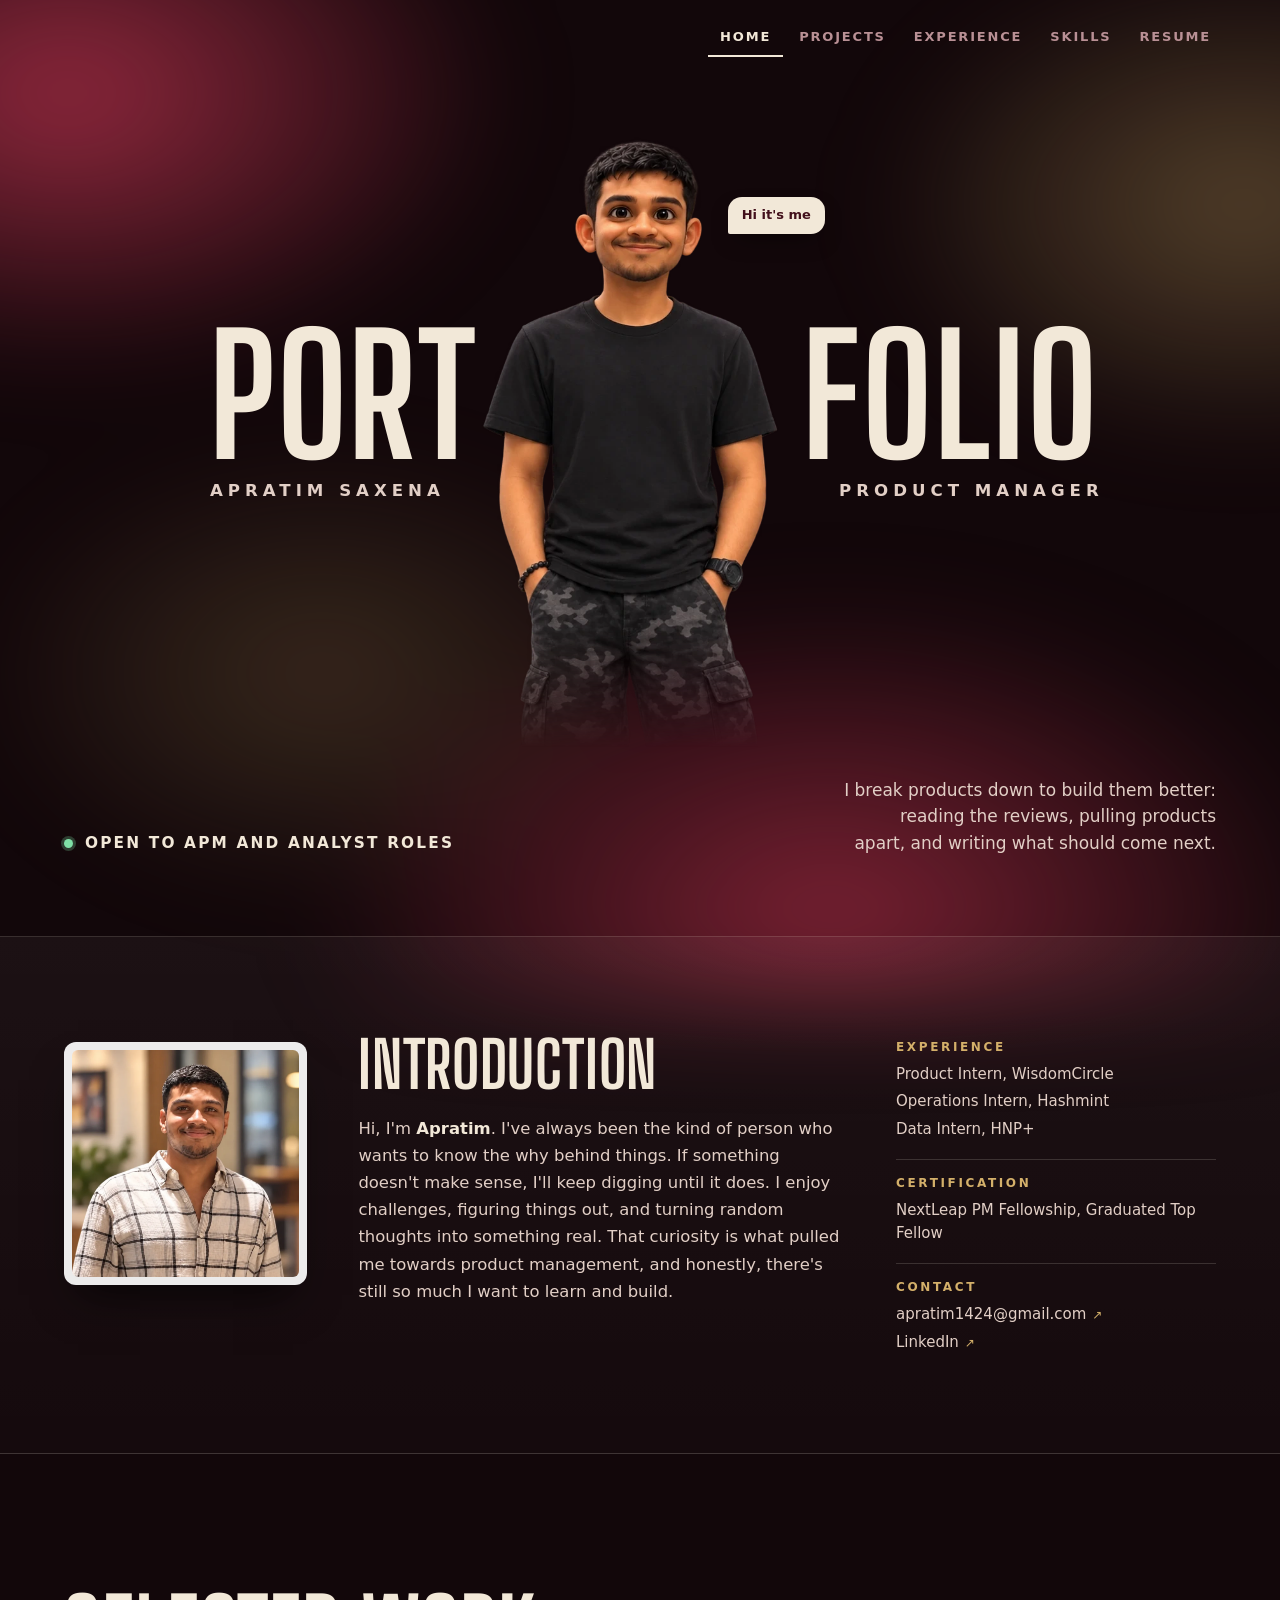
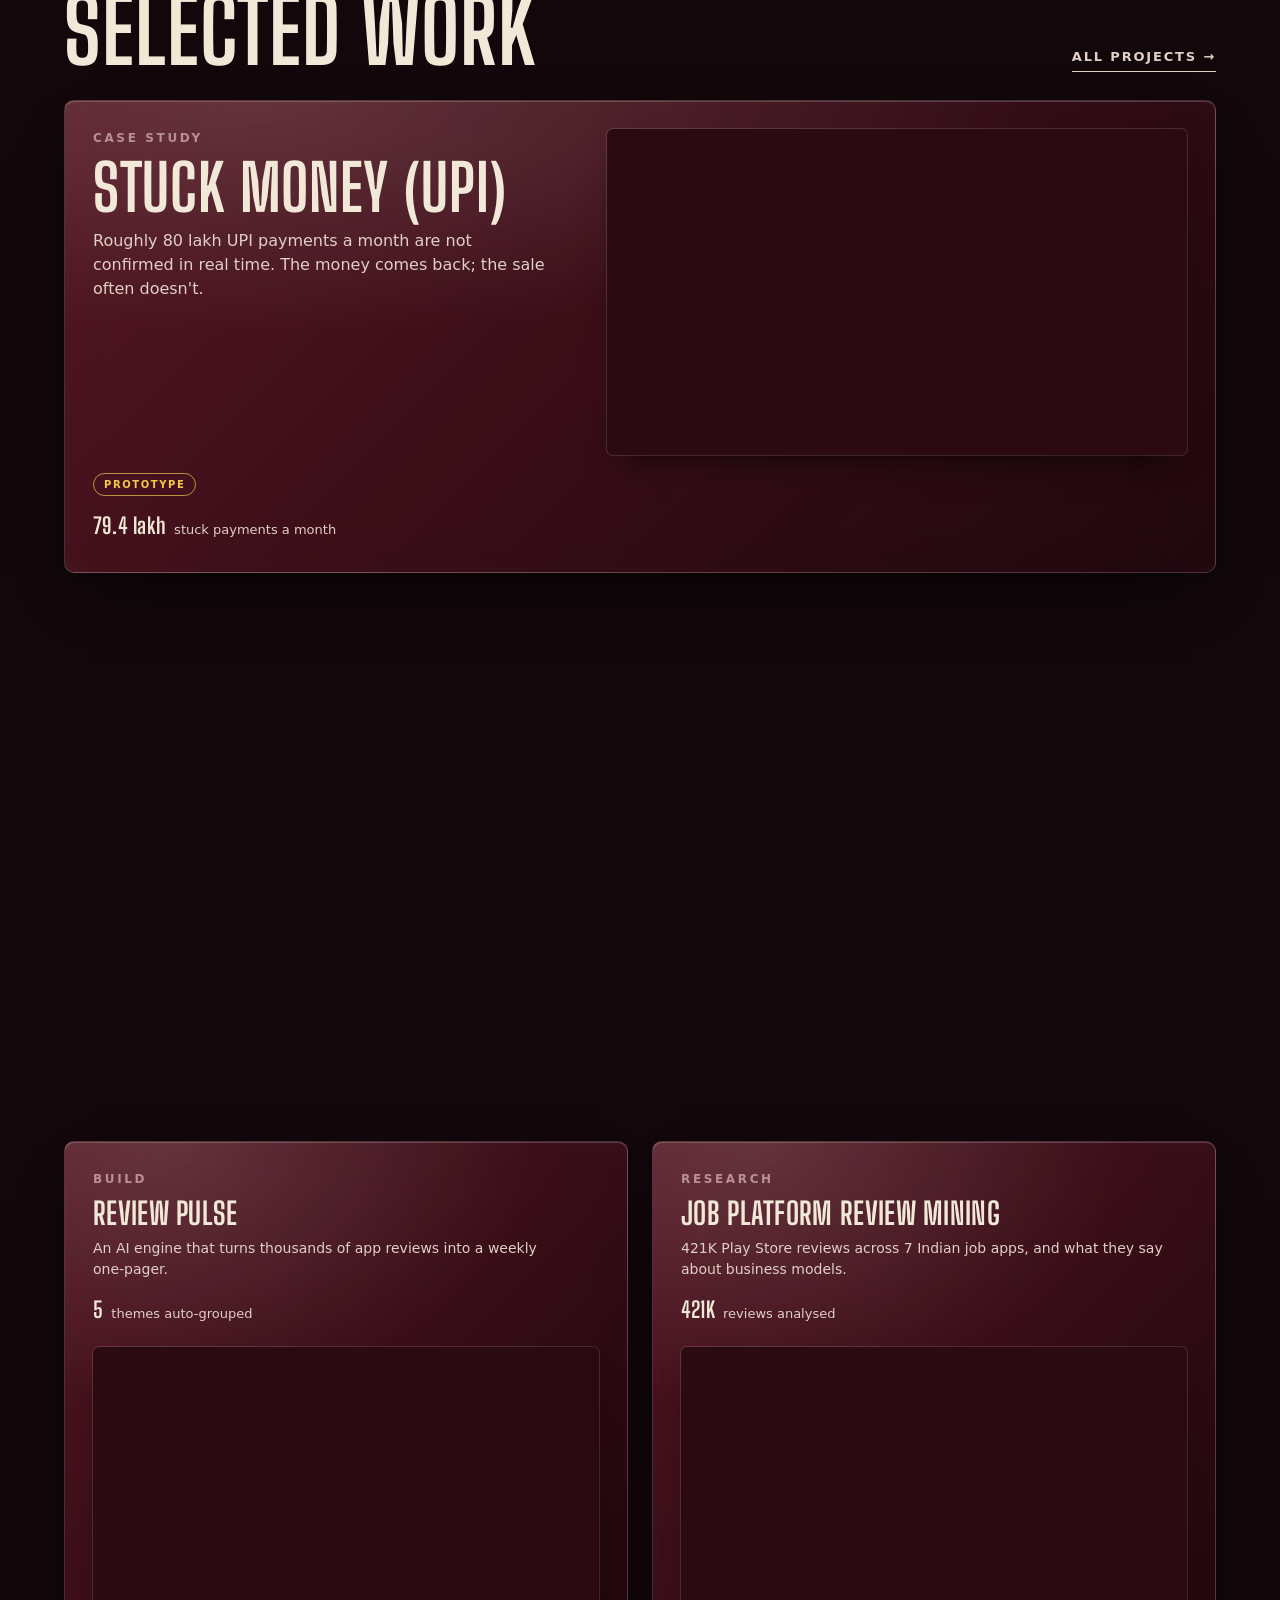
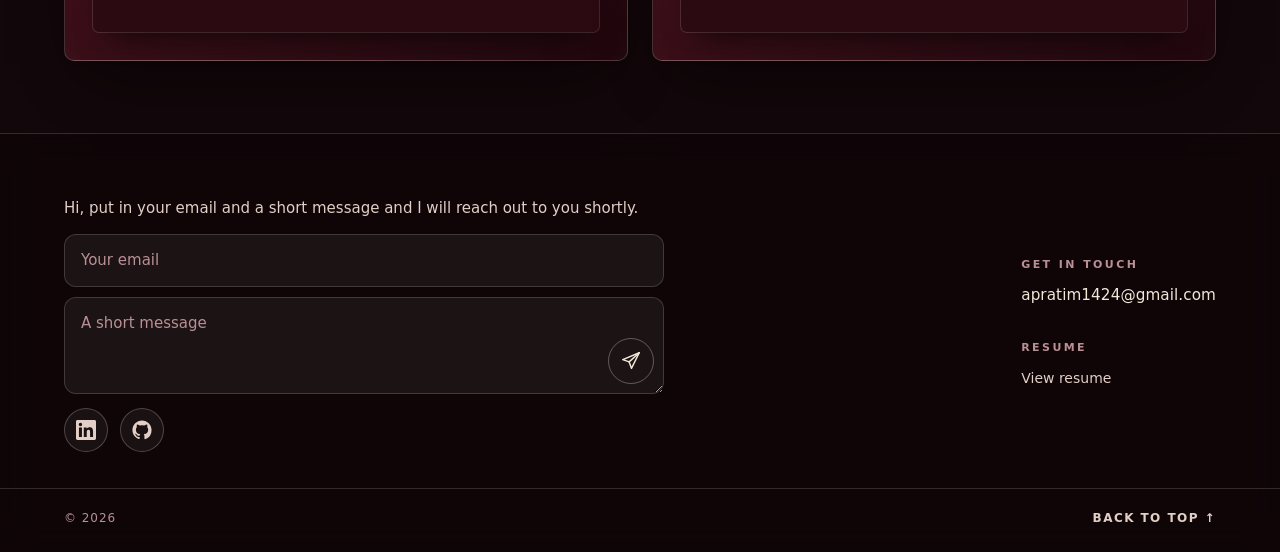
==== commit 8d89a978: "Deploy portfolio" ====
--- a/index.html
+++ b/index.html
@@ -29,8 +29,8 @@
   <link href="https://fonts.googleapis.com/css2?family=Big+Shoulders+Display:wght@600;700;800&display=swap" rel="stylesheet">
   <link href="https://api.fontshare.com/v2/css?f[]=satoshi@400,500,700&display=swap" rel="stylesheet"> 
-  <link rel="stylesheet" crossorigin href="/_build/styles-CxOE0YGk.css">
-  <script>window.__v="1792693651547"</script>
+  <link rel="stylesheet" crossorigin href="/_build/styles-w50KXEJk.css">
+  <script>window.__v="1792997737331"</script>
 </head>
 <body data-page="home">
 <div id="top"></div>
@@ -172,7 +172,7 @@
   </div>
 </footer>
 
-<script src="data.js?v=1792693651547"></script>
-<script src="main.js?v=1792693651547"></script>
+<script src="data.js?v=1792997737331"></script>
+<script src="main.js?v=1792997737331"></script>
 </body>
 </html>
--- a/_build/styles-w50KXEJk.css
+++ b/_build/styles-w50KXEJk.css
@@ -0,0 +1 @@
+:root{--lightningcss-light: ;--lightningcss-dark:initial;color-scheme:dark;--wall:#12070a;--teal-1:#7b2233;--teal-2:#5f1726;--teal-3:#42101b;--teal-4:#2c0a12;--cream:#f2e8d8;--cream-2:#e2cfc6;--muted:#b99095;--line:#f2e8d829;--ink-on-cream:#42101b;--brass:#d4b06a;--glow:212, 176, 106;--nav-h:66px;--display:"Big Shoulders Display", "Oswald", "Arial Narrow", sans-serif;--sans:"Satoshi", system-ui, -apple-system, "Segoe UI", sans-serif;--gutter:clamp(16px, 4vw, 48px);--max:1240px;--ease:cubic-bezier(.16, 1, .3, 1);--slide-shadow:0 30px 60px -28px #000000b3, 0 2px 6px #00000040;--img-shadow:0 24px 40px -14px #000000a6}*,:before,:after{box-sizing:border-box;margin:0;padding:0}html{-webkit-text-size-adjust:100%;scroll-padding-top:84px}body{background:var(--wall);color:var(--cream);font:400 16px/1.6 var(--sans);-webkit-font-smoothing:antialiased;overflow-x:hidden}a{color:inherit;text-decoration:none}img,video,iframe{max-width:100%;display:block}button{font:inherit;color:inherit;cursor:pointer;background:0 0;border:0}a,button{touch-action:manipulation;-webkit-tap-highlight-color:transparent}:focus-visible{outline:2px solid var(--cream);outline-offset:4px}::selection{background:var(--cream);color:var(--ink-on-cream)}p{text-wrap:pretty}h1,h2,h3{font-family:var(--display);text-transform:uppercase;letter-spacing:.01em;text-wrap:balance;font-weight:700;line-height:.92}.wrap{max-width:var(--max);padding:0 var(--gutter);margin:0 auto}.eyebrow{letter-spacing:.22em;text-transform:uppercase;color:var(--muted);font-size:12px;font-weight:700}.slide{-webkit-backdrop-filter:blur(22px)saturate(150%);backdrop-filter:blur(22px)saturate(150%);box-shadow:var(--slide-shadow), inset 0 1px 0 #ffffff2e, inset 0 0 40px #ffffff05;background:radial-gradient(120% 90% at 18% 0,#ffffff21,#0000 55%),linear-gradient(135deg,#7b22339e 0%,#5f17268c 40%,#42101b80 75%,#2c0a1280 100%);border:1px solid #ffffff29;border-radius:10px;position:relative;overflow:hidden}body:before{content:"";z-index:-1;pointer-events:none;background:radial-gradient(40% 36% at 14% 18%, #be3450bf, transparent 70%), radial-gradient(34% 32% at 88% 28%, rgba(var(--glow), .34), transparent 70%), radial-gradient(46% 42% at 62% 92%, #96283ecc, transparent 70%), radial-gradient(32% 30% at 30% 70%, rgba(var(--glow), .2), transparent 70%);filter:blur(46px);transform-origin:50% 40%;position:fixed;inset:-12%}@media (prefers-reduced-motion:no-preference){body:before{animation:24s ease-in-out infinite alternate zoomglow}}@keyframes zoomglow{0%{transform:scale(1)translate(0,0)}to{transform:scale(1.22)translate(-2%,3%)}}.slide+.slide,.slide+section,section+.slide{margin-top:28px}.nav{z-index:50;pointer-events:none;position:sticky;top:0}.nav .wrap{pointer-events:auto;height:56px;width:calc(100% - 2 * var(--gutter));max-width:calc(var(--max) - 2 * var(--gutter));transition:background-color .45s var(--ease), border-color .45s var(--ease), box-shadow .45s var(--ease), backdrop-filter .45s;background:0 0;border:1px solid #0000;border-radius:14px;align-items:center;gap:16px;margin:10px auto 0;padding:0 18px;display:flex}@media (width>=641px){.nav.scrolled .wrap{-webkit-backdrop-filter:blur(22px)saturate(160%);backdrop-filter:blur(22px)saturate(160%);background:linear-gradient(#ffffff1a,#ffffff0f);border-color:#fff3;box-shadow:inset 0 1px #fff3}}.brand{font-family:var(--display);text-transform:uppercase;letter-spacing:.04em;white-space:nowrap;font-size:24px;font-weight:800}body[data-page=home] .brand{visibility:hidden}.links{gap:4px;margin-left:auto;display:flex}.links a{letter-spacing:.14em;text-transform:uppercase;white-space:nowrap;color:var(--muted);border-bottom:2px solid #0000;padding:8px 12px;font-size:13px;font-weight:700;transition:color .2s,border-color .2s}.links a:hover{color:var(--cream)}.links a[aria-current=page]{color:var(--cream);border-color:var(--cream)}.resume-menu{position:relative}.resume-menu summary{cursor:pointer;letter-spacing:.14em;text-transform:uppercase;white-space:nowrap;color:var(--muted);border-bottom:2px solid #0000;padding:8px 12px;font-size:13px;font-weight:700;list-style:none;transition:color .2s}.resume-menu summary::-webkit-details-marker{display:none}.resume-menu summary:hover,.resume-menu[open] summary{color:var(--cream)}.resume-menu ul{z-index:60;-webkit-backdrop-filter:blur(20px)saturate(150%);backdrop-filter:blur(20px)saturate(150%);background:#2c0a12b3;border:1px solid #ffffff24;border-radius:6px;min-width:250px;padding:6px;list-style:none;position:absolute;top:calc(100% + 8px);right:0;box-shadow:0 20px 40px -16px #000c,inset 0 1px #ffffff24}.resume-menu li a{color:var(--cream-2);border-radius:4px;justify-content:space-between;gap:12px;padding:10px 12px;font-size:14px;transition:background-color .15s,color .15s;display:flex}.resume-menu li a:hover{color:var(--cream);background:#f2e8d814}@media (width<=640px){.brand{display:none}.resume-menu ul{min-width:0;position:fixed;top:60px;left:16px;right:16px}.nav .wrap{width:calc(100% - 16px);padding:0 8px}.links{scrollbar-width:none;max-width:100%;margin:0 auto;overflow-x:auto}.links::-webkit-scrollbar{display:none}}.btn{white-space:nowrap;letter-spacing:.14em;text-transform:uppercase;border:1.5px solid var(--cream);height:46px;color:var(--cream);transition:background-color .2s, color .2s, transform .2s var(--ease);border-radius:4px;align-items:center;gap:10px;padding:0 22px;font-size:13px;font-weight:700;display:inline-flex}.btn:hover{background:var(--cream);color:var(--ink-on-cream)}.btn:active{transform:scale(.97)}.btn.solid{background:var(--cream);color:var(--ink-on-cream)}.btn.solid:hover{background:#fff8e8}.btn.sm{height:38px;padding:0 16px;font-size:12px}.actions{flex-wrap:wrap;gap:12px;display:flex}.hero{min-height:calc(100vh - var(--nav-h));min-height:calc(100dvh - var(--nav-h));flex-direction:column;justify-content:space-between;padding:clamp(8px,1.2vw,16px) clamp(20px,4vw,56px) clamp(28px,3.5vw,44px);display:flex}.hero-top{flex-wrap:wrap;justify-content:space-between;gap:16px;display:flex}.cover{flex:1;grid-template-columns:1fr auto 1fr;align-items:center;min-height:clamp(360px,100dvh - 240px,820px);display:grid;position:relative}.cover .word{font-family:var(--display);text-transform:uppercase;letter-spacing:.01em;color:var(--cream);font-size:clamp(64px,11vw,176px);font-weight:700;line-height:.82;display:block}.cover .w1,.cover .w2{z-index:1;width:max-content;position:relative}.cover .w1{justify-self:end}.cover .w2{justify-self:start}.cover .sub{letter-spacing:.3em;text-transform:uppercase;color:var(--cream-2);margin-top:14px;font-size:clamp(13px,1.35vw,19px);font-weight:700}.cover .w1 .sub{text-align:left;padding-left:.06em}.cover .w2 .sub{text-align:right;margin-right:-.3em}.figure{z-index:2;cursor:pointer;justify-content:center;align-self:end;align-items:flex-end;height:100%;margin:0;display:flex;position:relative}.figure:before{content:"";background:radial-gradient(closest-side,#0000008c,#0000);width:120%;height:8%;position:absolute;bottom:0;left:50%;translate:-50% 40%}.figure:before{display:none}.figbox{height:var(--fig-h);aspect-ratio:509/968;display:block;position:relative;-webkit-mask-image:linear-gradient(#000 80%,#0000 99%);mask-image:linear-gradient(#000 80%,#0000 99%)}.figbox img{width:100%;height:100%;display:block}.figbox .blink{opacity:0;pointer-events:none;height:auto;position:absolute;animation:5.2s infinite blink!important}.blink.l{width:11.591%;top:10.537%;left:38.507%}.blink.r{width:11.395%;top:10.64%;left:52.063%}@keyframes blink{0%,93%,to{opacity:0}94.4%,96.2%{opacity:1}}.figure .cap{left:77%;bottom:calc(var(--fig-h) * .84);z-index:3;background:var(--cream);width:max-content;max-width:200px;color:var(--ink-on-cream);border-radius:14px 14px 14px 2px;padding:8px 14px;font-size:13px;font-weight:700;transition:transform .3s cubic-bezier(.3,1.6,.5,1);position:absolute;box-shadow:0 10px 24px -10px #0009}.figure .cap.pop{transform:scale(1.1)}.hero-foot{z-index:3;flex-wrap:wrap;justify-content:space-between;align-items:flex-end;gap:24px;padding-top:24px;display:flex;position:relative}.hero-foot p{max-width:580px;color:var(--cream-2);text-align:right;text-wrap:balance;margin-left:auto;font-size:17px;line-height:1.55}.avail{letter-spacing:.14em;text-transform:uppercase;color:var(--cream);align-items:center;gap:12px;font-size:clamp(14px,1.4vw,17px);font-weight:800;display:inline-flex}.avail i{background:#7fe0a6;border-radius:50%;flex:none;width:9px;height:9px;box-shadow:0 0 0 3px #7fe0a640}@media (width<=760px),(width>=761px) and (width<=1100px) and (orientation:portrait){.cover{grid-template-rows:auto auto auto;grid-template-columns:1fr 1fr;row-gap:0;min-height:0}.cover .figure{grid-area:1/1/auto/-1;margin:0}.figure{--fig-h:min(42vh, 360px)}.figure .cap{max-width:130px;padding:7px 12px;font-size:12px;left:calc(50% + 46px)}.hero{padding-bottom:24px}.hero-foot{flex-direction:column;align-items:flex-start;gap:10px;padding-top:14px}.hero-foot p{text-align:left;max-width:none;margin-left:0;font-size:15px}.avail{letter-spacing:.1em;font-size:12.5px}.cover .w1,.cover .w2{display:contents}.cover .word{grid-row:2;margin-top:6px;font-size:17vw}.cover .w1 .word{grid-column:1;justify-self:end}.cover .w2 .word{grid-column:2;justify-self:start}.cover .sub{letter-spacing:.12em;white-space:nowrap;grid-row:3;margin:12px 0 0;padding:0;font-size:11.5px}.cover .w1 .sub{text-align:right;grid-column:1;justify-self:end;padding-right:8px}.cover .w2 .sub{text-align:left;grid-column:2;justify-self:start;margin-right:0;padding-left:8px}}.intro{grid-template-columns:clamp(170px,19vw,250px) minmax(0,1fr) minmax(250px,320px);align-items:start;gap:clamp(24px,4vw,56px);padding:clamp(32px,5vw,64px);display:grid}.intro h2{overflow-wrap:anywhere;margin-bottom:20px;font-size:clamp(44px,5vw,70px)}.intro .lead{color:var(--cream-2);font-size:16.45px;line-height:1.65}.intro .lead b{color:var(--cream);font-weight:700}.portrait{box-shadow:var(--img-shadow);transition:transform .6s var(--ease);background:#ffffffeb;border-radius:12px;margin-top:6px;padding:8px}.portrait img{aspect-ratio:1;border-radius:6px;width:100%;height:auto}.portrait:hover{transform:translateY(-4px)scale(1.02)}.frame{align-content:start;display:grid}.frame>div{padding:18px 0}.frame>div:first-child{padding-top:6px}.frame>div:last-child{padding-bottom:0}.frame>div+div{border-top:1px solid var(--line)}.frame h3{font-family:var(--sans);letter-spacing:.22em;color:var(--brass);margin-bottom:10px;font-size:12px;font-weight:700}.frame li{color:var(--cream-2);font-size:15px;line-height:1.55}.frame ul{gap:4px;list-style:none;display:grid}.frame a:hover{color:var(--cream);text-underline-offset:3px;text-decoration:underline}@media (width<=1040px){.intro{grid-template-columns:clamp(150px,24vw,210px) minmax(0,1fr)}.frame{grid-column:1/-1}}@media (width<=640px){.intro{grid-template-columns:1fr}.portrait{width:min(220px,62%)}}.sec{padding:clamp(56px,9vh,96px) 0 0}.sec-head{flex-wrap:wrap;justify-content:space-between;align-items:end;gap:16px;margin-bottom:28px;display:flex}.sec-head h2{font-size:clamp(56px,7vw,100px)}.link{letter-spacing:.14em;text-transform:uppercase;color:var(--cream-2);border-bottom:1.5px solid;padding-bottom:3px;font-size:13px;font-weight:700;transition:color .2s}.link:hover{color:var(--cream)}.slide-card{height:100%;transition:transform .45s var(--ease);flex-direction:column;padding:clamp(20px,2.2vw,28px);display:flex}a.slide-card:hover{transform:translateY(-4px)}.slide-card .eyebrow{margin-bottom:10px;padding-right:72px;display:block}.slide-card h3{font-size:clamp(28px,2.4vw,34px);line-height:.95}.slide-card p{color:var(--cream-2);-webkit-line-clamp:2;-webkit-box-orient:vertical;min-height:3em;margin-top:10px;font-size:14px;line-height:1.5;display:-webkit-box;overflow:hidden}.slide-card .shot{margin-top:auto;padding-top:20px;display:block}.slide-card .shot span{aspect-ratio:16/9;background:var(--teal-4);border-radius:6px;display:block;position:relative;overflow:hidden;box-shadow:0 0 0 1px #f2e8d824,0 18px 30px -16px #000000b3}.slide-card .shot img{object-fit:cover;object-position:top center;width:100%;height:100%;transition:transform .7s var(--ease)}.slide-card:hover .shot img{transform:scale(1.04)}.slide-card .go{letter-spacing:.16em;text-transform:uppercase;color:var(--cream-2);opacity:0;transition:opacity .25s, transform .35s var(--ease);font-size:12px;font-weight:700;position:absolute;top:22px;right:22px;transform:translate(-6px)}.slide-card:hover .go,.slide-card:focus-visible .go{opacity:1;transform:none}.deck{grid-template-columns:repeat(2,minmax(0,1fr));gap:24px;list-style:none;display:grid}.deck>li:first-child{grid-column:span 2}.deck>li:first-child .slide-card{grid-template-rows:auto auto 1fr;grid-template-columns:minmax(0,.9fr) minmax(0,1.1fr);column-gap:40px;min-height:380px;display:grid}.deck>li:first-child .eyebrow,.deck>li:first-child h3,.deck>li:first-child p{grid-column:1}.deck>li:first-child h3{font-size:clamp(44px,5vw,72px)}.deck>li:first-child p{-webkit-line-clamp:4;align-self:start;font-size:16px}.deck>li:first-child .shot{grid-area:1/2/-1;align-self:center;padding-top:0}.grid{grid-template-columns:repeat(auto-fill,minmax(min(100%,340px),1fr));gap:22px;list-style:none;display:grid}@media (width<=760px){.deck{grid-template-columns:1fr}.deck>li:first-child{grid-column:auto}.deck>li:first-child .slide-card{min-height:0;display:flex}.deck>li:first-child h3{font-size:clamp(32px,8vw,44px)}.deck>li:first-child .shot{padding-top:20px}}.page-head{grid-template-columns:minmax(0,1fr) minmax(0,340px);align-items:end;gap:24px 48px;padding:clamp(36px,5vw,64px) clamp(24px,4vw,56px);display:grid}.page-head h1{font-size:clamp(84px,12vw,180px);line-height:.82}.page-head aside{border-left:2px solid var(--brass);padding-left:20px}.page-head .tag{letter-spacing:.24em;text-transform:uppercase;color:var(--brass);margin-bottom:10px;font-size:11px;font-weight:700;display:inline-block}.page-head p{color:var(--cream-2);font-size:17px;line-height:1.55}@media (width<=760px){.page-head{grid-template-columns:1fr}}.filters{top:calc(var(--nav-h) + 10px);z-index:20;-webkit-backdrop-filter:blur(22px)saturate(150%);backdrop-filter:blur(22px)saturate(150%);background:#28081066;border:1px solid #ffffff1f;border-radius:14px;flex-wrap:wrap;gap:8px;margin-top:18px;padding:10px 12px;display:flex;position:sticky}.chip{border:1.5px solid var(--line);-webkit-backdrop-filter:blur(8px);backdrop-filter:blur(8px);letter-spacing:.14em;text-transform:uppercase;height:38px;color:var(--cream-2);background:#ffffff0a;border-radius:8px;padding:0 14px;font-size:12px;font-weight:700;transition:background-color .2s,color .2s,border-color .2s}.chip b{font-family:var(--display);letter-spacing:0;margin-right:6px;font-size:16px}.chip:hover{border-color:var(--cream);color:var(--cream)}.chip[aria-pressed=true]{background:var(--cream);border-color:var(--cream);color:var(--ink-on-cream)}.group{padding-top:48px;scroll-margin-top:140px}#groups{scroll-margin-top:140px}.divider{grid-template-columns:auto minmax(0,1fr);align-items:end;gap:12px 32px;margin-bottom:22px;padding:clamp(32px,5vw,56px);display:grid}.divider .n{font-family:var(--display);color:#efe8d647;font-size:clamp(72px,9vw,128px);font-weight:700;line-height:.8}.divider h2{font-size:clamp(48px,6vw,84px)}.divider p{color:var(--cream-2);max-width:52ch;margin-top:10px}@media (width<=600px){.divider{grid-template-columns:1fr}}.scrim{z-index:90;-webkit-backdrop-filter:blur(5px);backdrop-filter:blur(5px);opacity:0;pointer-events:none;background:#0a0205bf;transition:opacity .35s;position:fixed;inset:0}.scrim.on{opacity:1;pointer-events:auto}.win{z-index:100;-webkit-backdrop-filter:blur(28px)saturate(150%);backdrop-filter:blur(28px)saturate(150%);overscroll-behavior:contain;opacity:0;pointer-events:none;visibility:hidden;width:min(1220px,94vw);height:min(820px,90dvh);transition:opacity .3s, transform .5s var(--ease), visibility 0s .5s;background:linear-gradient(135deg,#5f1726c7,#2c0a12d1);border:1px solid #ffffff26;border-radius:12px;flex-direction:column;display:flex;position:fixed;top:50%;left:50%;overflow:hidden;transform:translate(-50%,-50%)scale(.6);box-shadow:0 50px 120px -30px #000,inset 0 1px #ffffff2e}.win.on{opacity:1;pointer-events:auto;visibility:visible;transition:opacity .3s, transform .5s var(--ease);transform:translate(calc(-50% + var(--dx,0px)), calc(-50% + var(--dy,0px))) scale(1)}.win.on.max{border-radius:0;width:100vw;height:100dvh;transform:translate(-50%,-50%)}.win.dragging{-webkit-user-select:none;user-select:none;transition:none}.bar{touch-action:none;cursor:grab;border-bottom:1px solid var(--line);background:#0000002e;flex-shrink:0;grid-template-columns:auto minmax(0,1fr) auto;align-items:center;gap:16px;height:52px;padding:0 10px 0 18px;display:grid}.win.dragging .bar{cursor:grabbing}.lights{gap:8px;display:flex}.lights button{border-radius:50%;width:12px;height:12px;transition:background-color .2s,filter .2s;position:relative}.lights button:hover{filter:brightness(1.12)}.lights .r{background:#ff6b5f}.lights .g{background:#4fd07a}.crumb{text-align:center;letter-spacing:.18em;text-transform:uppercase;text-overflow:ellipsis;white-space:nowrap;color:var(--cream-2);font-size:12px;font-weight:700;overflow:hidden}.crumb span{color:var(--muted);margin-right:10px}.bar-r{align-items:center;gap:2px;display:flex}.count{font-family:var(--display);color:var(--muted);margin-right:10px;font-size:18px;font-weight:700}.icon{width:36px;height:36px;color:var(--cream-2);border-radius:4px;place-items:center;font-size:17px;transition:background-color .15s,color .15s;display:grid}.icon:hover{color:var(--cream);background:#efe8d61a}.win-body{flex:1;grid-template-columns:400px minmax(0,1fr);min-height:0;display:grid}.win-info{border-right:1px solid var(--line);overscroll-behavior:contain;padding:32px 30px 36px;overflow-y:auto}.win-info h3{margin:10px 0 16px;font-size:46px}.win-info .sum{color:var(--cream-2);font-size:15px;line-height:1.65}.win-info h4{letter-spacing:.22em;text-transform:uppercase;color:var(--cream);border-bottom:1px solid var(--line);margin:30px 0 12px;padding-bottom:8px;font-size:12px;font-weight:700}.win-info ol{counter-reset:k;color:var(--cream-2);gap:14px;font-size:14.5px;line-height:1.6;list-style:none;display:grid}.win-info li{counter-increment:k;padding-left:34px;position:relative}.win-info li:before{content:counter(k, decimal-leading-zero);font-family:var(--display);color:var(--muted);font-size:18px;font-weight:700;position:absolute;top:-1px;left:0}.win-info li b{color:var(--cream);font-weight:700}.figs{flex-wrap:wrap;gap:18px 30px;margin-top:26px;display:flex}.fig{min-width:0;max-width:100%}.fig b{white-space:nowrap;font-family:var(--display);font-size:34px;font-weight:700;line-height:.95;display:block}.fig span{max-width:17ch;color:var(--muted);margin-top:6px;font-size:12px;line-height:1.3;display:block}.win-info .tags{color:var(--muted);margin-top:26px;font-size:13px}.win-info .btn{margin-top:20px}.stage{flex-direction:column;min-width:0;min-height:0;display:flex}.stage-bar{border-bottom:1px solid var(--line);align-items:center;gap:12px;min-height:56px;padding:8px 12px;display:flex}.tabs{gap:6px;display:flex}.tabs:empty{display:none}.tabs button{letter-spacing:.14em;text-transform:uppercase;height:34px;color:var(--cream-2);border:1.5px solid var(--line);border-radius:4px;padding:0 14px;font-size:12px;font-weight:700}.tabs button[aria-selected=true]{background:var(--cream);color:var(--ink-on-cream);border-color:var(--cream)}.hint{color:var(--muted);font-size:13px}.hint kbd{font:inherit;border:1px solid var(--line);border-radius:3px;margin:0 2px;padding:1px 6px;font-size:11px}.stage-bar .btn{margin-left:auto}.viewer{background:#14060a;flex:1;min-height:0;display:flex;position:relative}.viewer iframe{border:0;width:100%;height:100%}.viewer video{object-fit:contain;background:#14060a;width:100%;height:100%}.viewer.loading:after{content:"Loading…";color:var(--muted);letter-spacing:.14em;text-transform:uppercase;background:#1d0910 linear-gradient(100deg,#0000 30%,#ffffff0d 50%,#0000 70%) 0 0/200% 100%;place-items:center;font-size:13px;animation:1.3s linear infinite shimmer;display:grid;position:absolute;inset:0}@keyframes shimmer{to{background-position:-200% 0}}@media (width<=860px){.win,.win.on.max{border-radius:0;width:100vw;height:100dvh;top:0;left:0;transform:translateY(40px)}.win.on{transform:none}.bar{cursor:default}.count,.hint,.lights .g,.crumb span{display:none}.crumb{text-align:left}.win-body{display:block;overflow-y:auto}.win-info{border-right:0;border-bottom:1px solid var(--line)}.stage{height:78dvh}}.exp-sec{padding-top:clamp(48px,8vh,80px)}.exp-sec>h2{margin-bottom:24px;font-size:clamp(48px,6vw,84px)}.timeline{gap:24px;list-style:none;display:grid}.job{grid-template-columns:minmax(0,.9fr) minmax(0,1.1fr);gap:20px clamp(28px,5vw,64px);padding:clamp(28px,4.5vw,56px);display:grid}.job .eyebrow,.cred .eyebrow{margin-bottom:12px;display:block}.job h3{font-size:clamp(40px,4.6vw,64px)}.job .role,.cred .role{color:var(--cream);margin-top:10px;font-size:18px;font-weight:700}.job .sum{color:var(--cream-2);margin-top:14px;font-size:15px;line-height:1.6}.job ul{color:var(--cream-2);align-content:start;gap:12px;list-style:none;display:grid}.job li{padding-left:22px;position:relative}.job li:before{content:"";background:var(--cream);width:10px;height:1.5px;position:absolute;top:.72em;left:0}.impact{border-top:1px solid var(--line);grid-column:1/-1;grid-template-columns:repeat(auto-fit,minmax(140px,1fr));gap:20px;padding-top:24px;display:grid}.impact b{font-family:var(--display);font-size:clamp(44px,5vw,68px);font-weight:700;line-height:.9;display:block}.impact span{color:var(--muted);letter-spacing:.04em;margin-top:8px;font-size:13px;display:block}@media (width<=760px){.job{grid-template-columns:1fr}}.creds{grid-template-columns:repeat(auto-fit,minmax(min(100%,340px),1fr));gap:24px;list-style:none;display:grid}.cred{padding:clamp(26px,3.5vw,40px)}.cred h3{font-size:clamp(40px,4.4vw,60px)}.cred .role{color:var(--cream-2);font-weight:500}.cred .note{letter-spacing:.16em;text-transform:uppercase;color:var(--ink-on-cream);background:var(--cream);border-radius:3px;margin-top:16px;padding:4px 10px;font-size:12px;font-weight:700;display:inline-block}.skills{padding:0}.skills>*{padding-left:clamp(24px,5vw,64px);padding-right:clamp(24px,5vw,64px)}.skills-head{grid-template-columns:minmax(0,1fr) minmax(0,380px);align-items:end;gap:16px 48px;margin-bottom:clamp(28px,4vw,48px);display:grid}.skills-head h2{font-size:clamp(72px,10vw,150px);line-height:.8}.skills-head p{color:var(--cream-2);border-left:2px solid var(--brass);padding-left:20px;font-size:17px}.strengths{border-top:1px solid var(--line);counter-reset:strength;list-style:none}.strength{border-bottom:1px solid var(--line);grid-template-columns:110px minmax(0,1.3fr) minmax(0,1fr);align-items:start;gap:16px 36px;padding-top:30px;padding-bottom:30px;transition:background-color .3s;display:grid}.strength:hover{background:#0000001f}.strength .n{font-family:var(--display);color:var(--brass);font-size:clamp(56px,6vw,84px);font-weight:700;line-height:.8}.strength{counter-increment:strength}.strength .n:before{content:counter(strength, decimal-leading-zero)}.strength h3{font-size:clamp(32px,3.4vw,48px)}.strength p{color:var(--cream-2);max-width:54ch;margin-top:10px;font-size:15.5px;line-height:1.6}.proof .lbl{letter-spacing:.24em;text-transform:uppercase;color:var(--muted);margin-bottom:12px;font-size:11px;font-weight:700;display:block}.proof ul{gap:8px;list-style:none;display:grid}.proof a{background:var(--cream);color:var(--ink-on-cream);transition:transform .25s var(--ease), background-color .2s;border-radius:4px;justify-content:space-between;align-items:center;gap:12px;padding:11px 14px;font-size:14px;font-weight:700;display:flex}.proof a:after{content:"↗";font-weight:400}.proof a:hover{background:#fff6e6;transform:translate(4px)}.kit{padding-top:clamp(28px,4vw,44px);padding-bottom:clamp(32px,4vw,52px)}.kit-row{border-top:1px solid var(--line);grid-template-columns:210px minmax(0,1fr);align-items:baseline;gap:8px 32px;padding:18px 0;display:grid}.kit-row:last-child{border-bottom:1px solid var(--line)}.kit-row h3{color:var(--cream);font-size:28px}.kit-row ul{flex-wrap:wrap;gap:6px 0;list-style:none;display:flex}.kit-row li{color:var(--cream-2);font-size:17px}.kit-row li+li:before{content:"/";color:var(--brass);margin:0 12px}@media (width<=1000px){.strength{grid-template-columns:80px minmax(0,1fr)}.proof{grid-column:2}}@media (width<=760px){.skills-head{grid-template-columns:1fr}}@media (width<=560px){.strength{grid-template-columns:1fr}.proof{grid-column:auto}.kit-row{grid-template-columns:1fr}}.ethos{padding:clamp(36px,6vw,80px) clamp(24px,5vw,72px)}.ethos .tag{letter-spacing:.26em;text-transform:uppercase;color:var(--brass);margin-bottom:18px;font-size:11px;font-weight:700;display:block}.ethos blockquote{font-family:var(--display);text-transform:uppercase;letter-spacing:.01em;max-width:14ch;font-size:clamp(52px,8vw,116px);font-weight:700;line-height:.88}.ethos blockquote span{color:var(--brass)}.ethos .why{max-width:60ch;color:var(--cream-2);margin-top:26px;font-size:17px}.tenets{border-top:1px solid var(--line);grid-template-columns:repeat(4,minmax(0,1fr));gap:0;margin-top:clamp(32px,5vw,56px);list-style:none;display:grid}.tenets li{padding:22px 22px 6px 0}.tenets li+li{border-left:1px solid var(--line);padding-left:22px}.tenets .n{font-family:var(--display);color:var(--brass);font-size:40px;font-weight:700;line-height:1}.tenets h3{margin:10px 0 8px;font-size:28px}.tenets p{color:var(--cream-2);font-size:14.5px;line-height:1.55}@media (width<=900px){.tenets{grid-template-columns:1fr 1fr}.tenets li:nth-child(3){border-left:0;padding-left:0}.tenets li:nth-child(n+3){border-top:1px solid var(--line)}}@media (width<=520px){.tenets{grid-template-columns:1fr}.tenets li+li{border-left:0;border-top:1px solid var(--line);padding-left:0}}.contact{grid-template-columns:1fr;gap:clamp(32px,4vw,48px);padding:clamp(40px,6vw,80px) clamp(24px,4vw,64px);display:grid}.contact h1{margin-top:8px;font-size:clamp(84px,13vw,190px);line-height:.82}.contact .lead{color:var(--cream-2);max-width:40ch;margin-top:18px;font-size:18px}.channels{grid-template-columns:repeat(2,minmax(0,1fr));gap:16px;display:grid}.channel{border:1.5px solid var(--line);border-radius:6px;padding:22px 24px;transition:border-color .2s,background-color .2s;display:block}.channel:hover{border-color:var(--cream);background:#efe8d60d}.channel .v{font-family:var(--display);text-transform:none;letter-spacing:.01em;word-break:break-word;margin:6px 0 14px;font-size:clamp(28px,3vw,40px);font-weight:700;display:block}@media (width<=760px){.channels{grid-template-columns:1fr}}body{flex-direction:column;min-height:100dvh;display:flex}body>main{flex:1 0 auto;width:100%}.site-foot{border-top:1px solid var(--line);-webkit-backdrop-filter:blur(16px);backdrop-filter:blur(16px);background:#0d05078c;margin-top:clamp(56px,8vh,96px)}.foot-grid{grid-template-columns:minmax(0,1.3fr) repeat(2,minmax(0,1fr));gap:28px 40px;padding-top:36px;padding-bottom:28px;display:grid}.foot-name{font-family:var(--display);text-transform:uppercase;letter-spacing:.03em;font-size:26px;font-weight:800;line-height:1}.foot-grid p{color:var(--muted);max-width:34ch;margin-top:8px;font-size:14px}.foot-grid h2{font-family:var(--sans);letter-spacing:.22em;text-transform:uppercase;color:var(--muted);margin-bottom:12px;font-size:11px;font-weight:700;line-height:1}.foot-grid ul{gap:8px;list-style:none;display:grid}.foot-grid a{color:var(--cream-2);font-size:14px;transition:color .2s}.foot-grid a:hover{color:var(--cream);text-underline-offset:3px;text-decoration:underline}.foot-row{border-top:1px solid var(--line);color:var(--muted);letter-spacing:.08em;text-transform:uppercase;justify-content:space-between;align-items:center;gap:16px;padding-top:16px;padding-bottom:20px;font-size:12px;display:flex}.to-top{letter-spacing:.12em;text-transform:uppercase;color:var(--cream-2);padding:4px 0;font-size:12px;font-weight:700;transition:color .2s}.to-top:hover{color:var(--cream)}@media (width<=760px){.foot-grid{grid-template-columns:1fr 1fr}.foot-grid>:first-child{grid-column:1/-1}}.group.focus .divider .n{color:var(--brass)}@keyframes flash{0%{box-shadow:var(--slide-shadow)}30%{box-shadow:0 0 0 2px var(--brass), 0 0 70px -8px rgba(var(--glow), .55)}to{box-shadow:var(--slide-shadow)}}@keyframes ring{0%{box-shadow:0 0 #7fe0a680}to{box-shadow:0 0 0 10px #7fe0a600}}@keyframes inLeft{0%{opacity:0;transform:translate(-70px)}}@keyframes inRight{0%{opacity:0;transform:translate(70px)}}@keyframes rise{0%{opacity:0;transform:translateY(70px)scale(.96)}}@keyframes fadeUp{0%{opacity:0;transform:translateY(22px)}}@keyframes dropIn{0%{opacity:0;transform:translateY(-100%)}}@keyframes track{0%{opacity:0;letter-spacing:.7em}}@keyframes bubble{0%{opacity:0;transform:scale(.4)translateY(10px)}70%{transform:scale(1.08)}to{opacity:1;transform:none}}@media (prefers-reduced-motion:no-preference){.nav{animation:dropIn .9s var(--ease) backwards}.hero{animation:fadeUp 1s var(--ease) backwards}.cover .w1{animation:inLeft 1.2s var(--ease) .15s backwards}.cover .w2{animation:inRight 1.2s var(--ease) .15s backwards}.cover .figure{animation:rise 1.3s var(--ease) .3s backwards}.cover .sub{animation:track 1.4s var(--ease) .75s backwards}.figure .cap{animation:.7s cubic-bezier(.3,1.4,.5,1) 1.5s backwards bubble}.hero-foot>*{animation:fadeUp 1s var(--ease) .95s backwards}.avail i{animation:2s ease-out infinite ring}.page-head{animation:fadeUp 1s var(--ease) .15s backwards}.page-head h1{animation:inLeft 1.1s var(--ease) .2s backwards}.page-head aside{animation:fadeUp 1s var(--ease) .5s backwards}.filters .chip{animation:fadeUp .7s var(--ease) backwards}.filters .chip:nth-child(2){animation-delay:.55s}.filters .chip:nth-child(3){animation-delay:.62s}.filters .chip:nth-child(4){animation-delay:.69s}.filters .chip:nth-child(5){animation-delay:.76s}.filters .chip:nth-child(6){animation-delay:.83s}.filters .chip:first-child{animation-delay:.48s}.rv{opacity:0;transition:opacity .9s var(--ease), transform .9s var(--ease);transform:translateY(30px)scale(.98)}.rv.in{opacity:1;transform:none}.intro.rv .portrait,.intro.rv .intro-text,.intro.rv .frame>div{opacity:0;transition:opacity .9s var(--ease), transform .9s var(--ease)}.intro.rv .portrait{transition-delay:.1s;transform:translateY(26px)scale(.94)}.intro.rv .intro-text{transition-delay:.25s;transform:translateY(26px)}.intro.rv .frame>div{transform:translate(28px)}.intro.rv .frame>div:first-child{transition-delay:.4s}.intro.rv .frame>div:nth-child(2){transition-delay:.52s}.intro.rv .frame>div:nth-child(3){transition-delay:.64s}.intro.in .portrait,.intro.in .intro-text,.intro.in .frame>div{opacity:1;transform:none}.group.focus .divider{animation:flash 1.5s var(--ease)}}@media (prefers-reduced-motion:reduce){*,:before,:after{transition:none!important;animation:none!important}}@media (width<=640px){.filters{scrollbar-width:none;top:calc(var(--nav-h) + 6px);flex-wrap:nowrap;overflow-x:auto}.filters::-webkit-scrollbar{display:none}.chip{flex:none}.group{scroll-margin-top:130px}}[hidden]{display:none!important}.mline{color:var(--cream-2);margin-top:12px;font-size:13px;display:block}.mline b{font-family:var(--display);letter-spacing:.01em;color:var(--cream);margin-right:4px;font-size:22px}.arch{width:100%;height:auto;margin-top:14px;display:block;overflow:visible}.arch rect{fill:#ffffff12;stroke:#ffffff38;stroke-width:1px}.arch text{fill:var(--cream);font:600 9.2px/1 var(--sans)}.arch text.st{fill:var(--brass);letter-spacing:.08em;text-transform:uppercase;font-size:7px;font-weight:800}.arch path{fill:none;stroke:var(--brass);stroke-width:1.4px;stroke-linecap:round;stroke-linejoin:round}.arch.big text{font-size:9.6px}.chips{flex-wrap:wrap;gap:6px;margin-top:14px;display:flex}.chips i{color:var(--cream);background:#ffffff0f;border:1px solid #ffffff38;border-radius:999px;padding:4px 10px;font-size:12px;font-style:normal;font-weight:700}.chips i.todo,.stat.todo b,.tnote.todo{color:#ffd37a}.chips i.todo{border-style:dashed;border-color:#ffd37a99}.stats{grid-template-columns:repeat(3,minmax(0,1fr));gap:10px;margin-top:auto;padding-top:16px;display:grid}.stat b{font-family:var(--display);letter-spacing:.01em;color:var(--cream);overflow-wrap:anywhere;font-size:25px;line-height:.95;display:block}.stat small{color:var(--muted);margin-top:4px;font-size:11.5px;line-height:1.25;display:block}.stat.todo b{letter-spacing:.12em;padding-top:5px;font-size:18px}.win.nofile .stage{display:none}.win.nofile .win-body{grid-template-columns:minmax(0,1fr)}.win.nofile .win-info{border-right:0;max-width:820px;margin:0 auto}.tech{background:#ffffff0a;border:1px solid #ffffff24;border-radius:10px;margin-top:26px;padding:18px 18px 20px}.tech h4{margin-top:24px}.tech>h4:first-child{margin-top:0}.tech .chips{margin-top:16px}.flow{counter-reset:f;color:var(--cream-2);gap:10px;font-size:14px;line-height:1.55;list-style:none;display:grid}.flow li{counter-increment:f;padding-left:30px;position:relative}.flow li:before{content:counter(f);width:20px;height:20px;color:var(--ink-on-cream);background:var(--brass);border-radius:50%;place-items:center;font-size:11px;font-weight:800;display:grid;position:absolute;top:1px;left:0}.ktable{border-collapse:collapse;width:100%;color:var(--cream-2);font-size:13px}.ktable th,.ktable td{text-align:left;border-bottom:1px solid var(--line);vertical-align:top;padding:7px 8px;font-weight:500}.ktable thead th{letter-spacing:.14em;text-transform:uppercase;color:var(--muted);font-size:11px;font-weight:800}.ktable tbody th{color:var(--cream);font-weight:700}.stats.big{margin-top:22px;padding-top:0}.stats.big .stat b{font-size:30px}.tnote{color:var(--muted);margin-top:16px;font-size:12.5px;line-height:1.5}.tnote.todo:before{content:"TODO ";letter-spacing:.1em;font-weight:800}.open-card{text-align:center;align-content:center;justify-items:center;gap:6px;width:100%;padding:18px 16px 22px;display:grid}.open-card img{aspect-ratio:16/9;object-fit:cover;object-position:top center;border-radius:6px;width:min(100%,360px);height:auto;margin-bottom:10px;box-shadow:0 0 0 1px #f2e8d824,0 18px 30px -16px #000000b3}.open-card .oc-t{background:var(--cream);min-height:48px;color:var(--ink-on-cream);border-radius:8px;align-items:center;gap:8px;padding:0 22px;font-size:15px;font-weight:800;display:inline-flex}.open-card .oc-s{color:var(--muted);font-size:12px}@media (width<=640px){html{scroll-padding-top:16px}.nav{min-height:66px;animation:none;position:relative}.nav .wrap{justify-content:center;width:calc(100% - 16px);height:56px;min-height:0;padding:0 6px;position:relative}.links{justify-content:space-between;width:100%;max-width:none;margin:0;overflow:visible}.links a{letter-spacing:0;border:0;border-radius:999px;align-items:center;min-height:44px;padding:0 5px;font-size:11.5px;transition:background-color .3s,color .3s;display:inline-flex}.resume-menu{position:static}.resume-menu summary{letter-spacing:0;border-radius:999px;align-items:center;min-height:44px;padding:0 5px;font-size:11.5px;display:inline-flex}.resume-menu ul{min-width:0;position:absolute;inset:calc(100% + 8px) 0 auto}.nav.scrolled .wrap{z-index:55;left:50%;bottom:calc(14px + env(safe-area-inset-bottom,0px));width:calc(100% - 20px);max-width:440px;height:62px;animation:dockIn .55s var(--ease);-webkit-backdrop-filter:blur(24px)saturate(170%);backdrop-filter:blur(24px)saturate(170%);background:linear-gradient(#4a162494,#1a070dbd);border:1px solid #fff3;border-radius:999px;margin:0;padding:0 8px;position:fixed;top:auto;transform:translate(-50%);box-shadow:inset 0 1px #ffffff4d,inset 0 -1px #ffffff0f}.nav.scrolled .links a[aria-current=page],.nav.scrolled .resume-menu[open] summary{color:var(--cream);background:#f2e8d82b}.nav.scrolled .links a,.nav.scrolled .resume-menu summary{color:var(--cream-2)}.nav.scrolled .links a[aria-current=page],.nav.scrolled .resume-menu[open] summary{color:var(--cream)}.nav.scrolled .resume-menu ul{top:auto;bottom:calc(100% + 12px)}.site-foot{padding-bottom:84px}.filters{top:8px}.group,#groups{scroll-margin-top:84px}.chip{height:44px;padding:0 16px}.to-top{min-height:44px;padding:0 4px}.foot-grid a{padding:8px 0;display:inline-block}.frame li a,.sec-head .link{padding:12px 0;display:inline-block}.frame ul{gap:0}.cover .sub{letter-spacing:.12em;font-size:11.5px}.page-head .tag,.ethos .tag,.proof .lbl,.eyebrow{font-size:12px}.page-head h1{font-size:clamp(48px,24.0964vw - 25.0602px,120px)}}@media (width<=860px){.icon{width:44px;height:44px}.lights{display:none}.win-body{flex-direction:column;display:flex}.stage{flex:none;order:-1;height:auto}.win-info{flex:none;overflow:visible}.stage-bar{min-height:0}.stage-bar .open-full{display:none}.tabs button{height:44px}.viewer{flex:none}.viewer video{height:auto;max-height:56dvh}}@media (height<=520px) and (orientation:landscape){.hero{min-height:0}.figure{--fig-h:min(64vh, 240px)}.cover{min-height:0}}@keyframes dockIn{0%{opacity:0;transform:translate(-50%)translateY(36px)scale(.96)}to{opacity:1;transform:translate(-50%)}}@media (width<=640px) and (prefers-reduced-motion:reduce){.nav.scrolled .wrap{animation:none}}@media (width<=340px){.links a,.resume-menu summary{padding:0 3px;font-size:10.5px}}.swipe-hint{z-index:5;color:var(--cream);-webkit-backdrop-filter:blur(14px);backdrop-filter:blur(14px);pointer-events:none;animation:hint 3.4s var(--ease) forwards;white-space:nowrap;background:#14060ac7;border:1px solid #fff3;border-radius:999px;padding:10px 16px;font-size:13px;font-weight:700;position:absolute;bottom:22px;left:50%;transform:translate(-50%)}@keyframes hint{0%{opacity:0;transform:translate(-50%)translateY(12px)}12%,80%{opacity:1;transform:translate(-50%)}to{opacity:0}}@media (width<=860px){.count{margin-right:4px;font-size:16px;display:block}}.filters-in{flex-wrap:wrap;gap:8px;display:flex}@media (width<=640px){.filters{-webkit-backdrop-filter:none;backdrop-filter:none;background:0 0;border:0;height:64px;margin-top:18px;padding:0;display:block;position:static;overflow:visible}.filters-in{scrollbar-width:none;-webkit-backdrop-filter:blur(22px)saturate(150%);backdrop-filter:blur(22px)saturate(150%);background:#28081066;border:1px solid #ffffff1f;border-radius:16px;flex-wrap:nowrap;height:64px;padding:10px 12px;overflow-x:auto}.filters-in::-webkit-scrollbar{display:none}html.fdocked .filters-in{z-index:49;left:50%;bottom:calc(14px + 62px + 10px + env(safe-area-inset-bottom,0px));width:calc(100% - 20px);max-width:440px;height:58px;animation:dockIn .55s var(--ease);-webkit-backdrop-filter:blur(24px)saturate(170%);backdrop-filter:blur(24px)saturate(170%);background:linear-gradient(#4a162494,#1a070dbd);border:1px solid #fff3;border-radius:999px;padding:7px 8px;position:fixed;transform:translate(-50%);box-shadow:inset 0 1px #ffffff4d,inset 0 -1px #ffffff0f}html.fdocked .chip{background:0 0;border-color:#0000;border-radius:999px;height:44px}html.fdocked .chip[aria-pressed=true]{color:var(--ink-on-cream);background:#f2e8d8eb}.group,#groups{scroll-margin-top:20px}body[data-page=projects] .site-foot{padding-bottom:156px}}@media (width<=640px) and (prefers-reduced-motion:reduce){html.fdocked .filters-in{animation:none}}.count,.bar-r{white-space:nowrap;flex:none}@media (width<=860px){.count{letter-spacing:.02em;margin-right:2px;font-size:15px}.bar{gap:8px;padding-left:14px}}@media (width<=760px){.impact{grid-template-columns:repeat(2,minmax(0,1fr));gap:20px 16px;padding-top:20px}.impact b{font-size:clamp(30px,9vw,40px)}.impact span{margin-top:6px;font-size:12.5px;line-height:1.3}}.win-nav{display:none}@media (width<=860px){.bar .count,.bar [data-act=prev],.bar [data-act=next]{display:none}.win-body{padding-bottom:96px}.win-nav{z-index:6;left:50%;bottom:calc(14px + env(safe-area-inset-bottom,0px));-webkit-backdrop-filter:blur(24px)saturate(170%);backdrop-filter:blur(24px)saturate(170%);background:linear-gradient(#4a162494,#1a070dbd);border:1px solid #fff3;border-radius:999px;justify-content:space-between;align-items:center;gap:6px;width:min(300px,100% - 32px);height:58px;padding:6px;display:flex;position:absolute;transform:translate(-50%);box-shadow:inset 0 1px #ffffff4d}.win-nav .count{color:var(--cream);letter-spacing:.04em;margin:0;font-size:18px;display:block}.wn-btn{width:46px;height:46px;color:var(--cream);background:#f2e8d81f;border-radius:50%;place-items:center;font-size:20px;transition:background-color .2s,transform .2s;display:grid}.wn-btn:active{background:#f2e8d847;transform:scale(.94)}.swipe-hint{bottom:86px}.bar{grid-template-columns:minmax(0,1fr) auto}}@media (width>=1024px){:root{--max:1400px;--gutter:clamp(28px, 5vw, 80px)}.hero.slide,.intro.slide,.page-head.slide,.skills.slide,.ethos.slide{border-width:1px 0;border-color:var(--line);box-shadow:none;-webkit-backdrop-filter:none;backdrop-filter:none;border-radius:0;margin-inline:calc(50% - 50vw);padding-inline:calc(50vw - 50%)}.hero.slide{background:0 0;border-width:0}.page-head.slide{background:0 0;border-width:0 0 1px;margin-top:0;padding-block:clamp(56px,9vh,96px) clamp(40px,6vh,64px)}.intro.slide{background:linear-gradient(#ffffff0b,#ffffff04);margin-top:clamp(24px,4vh,48px);padding-block:clamp(72px,11vh,120px)}.ethos.slide{background:linear-gradient(#00000047,#0000001a);padding-block:clamp(72px,11vh,120px)}.cover .word{font-size:clamp(120px,14.5vw,310px)}.cover .sub{font-size:clamp(14px,1.3vw,22px)}.hero-foot p{max-width:44ch;font-size:clamp(17px,1.25vw,21px)}.avail{font-size:clamp(15px,1.2vw,19px)}.sec-head h2,.exp-sec>h2{font-size:clamp(64px,7vw,120px)}.sec{padding-top:clamp(80px,12vh,140px)}.proj-layout{grid-template-columns:230px minmax(0,1fr);align-items:start;gap:clamp(32px,4vw,64px);margin-top:clamp(24px,4vh,48px);display:grid}.proj-layout .filters{-webkit-backdrop-filter:none;backdrop-filter:none;background:0 0;border:0;margin:0;padding:0;display:block;position:sticky;top:120px}.proj-layout .filters-in{flex-flow:column;gap:6px}.proj-layout .chip{border-radius:10px;justify-content:flex-start;align-items:center;width:100%;height:46px;padding:0 16px;display:flex}.proj-layout .group{margin-bottom:clamp(48px,8vh,88px);padding-top:0;scroll-margin-top:120px}#groups{scroll-margin-top:120px}.divider.slide{border:0;border-bottom:1px solid var(--line);box-shadow:none;-webkit-backdrop-filter:none;backdrop-filter:none;background:0 0;border-radius:0;margin-bottom:28px;padding:0 0 20px;overflow:visible}.divider .n{font-size:clamp(64px,6vw,96px)}.divider h2{font-size:clamp(48px,5vw,80px)}.proj-layout .grid{grid-template-columns:repeat(auto-fill,minmax(min(100%,290px),1fr));gap:24px}.timeline{gap:0}.job.slide{border:0;border-top:1px solid var(--line);box-shadow:none;-webkit-backdrop-filter:none;backdrop-filter:none;background:0 0;border-radius:0;grid-template-columns:minmax(260px,360px) minmax(0,1fr);column-gap:clamp(40px,6vw,96px);padding:clamp(36px,5vh,56px) 0;overflow:visible}.job.slide>div:first-child{grid-row:1/span 2;align-self:start;position:sticky;top:120px}.job.slide .impact{grid-column:2}.creds{gap:0 48px}.cred.slide{border:0;border-top:1px solid var(--line);box-shadow:none;-webkit-backdrop-filter:none;backdrop-filter:none;background:0 0;border-radius:0;padding:28px 0 32px;overflow:visible}.cred .note{color:var(--ink-on-cream)}}@media (width>=1700px){:root{--max:1560px}}.foot-grid .foot-mail{letter-spacing:.005em;color:var(--cream);font-size:clamp(15px,1.19vw,17.5px);font-weight:500;display:inline-block}.foot-grid .foot-mail:hover{text-underline-offset:3px;text-decoration:underline}.foot-grid .socials{gap:12px;display:flex}.foot-grid .socials a{width:44px;height:44px;color:var(--cream-2);transition:background-color .25s, color .25s, border-color .25s, transform .25s var(--ease);background:#ffffff0d;border:1px solid #ffffff38;border-radius:50%;place-items:center;padding:0;display:grid}.foot-grid .socials a:hover{background:var(--cream);color:var(--ink-on-cream);border-color:var(--cream);text-decoration:none;transform:translateY(-2px)}.foot-grid .socials svg{fill:currentColor;width:20px;height:20px}.to-top .up{transition:transform .3s var(--ease);display:inline-block}.to-top:hover .up{transform:translateY(-3px)}@media (width<=760px){.foot-grid{grid-template-columns:1fr 1fr}.foot-grid>:first-child{grid-column:1/-1}}.vh{clip:rect(0 0 0 0);white-space:nowrap;border:0;width:1px;height:1px;margin:-1px;padding:0;position:absolute;overflow:hidden}.foot-form-row{padding-top:clamp(40px,6vh,64px)}.msg-form{max-width:560px}.msg-intro{color:var(--cream-2);margin-bottom:14px;font-size:15px;line-height:1.55}.msg-fields{gap:10px;display:grid}.msg-box{width:100%;font:inherit;color:var(--cream);background:#ffffff0f;border:1px solid #ffffff29;border-radius:12px;padding:14px 16px;font-size:15px;line-height:1.5;transition:border-color .25s,background-color .25s,box-shadow .25s;display:block}.msg-box::placeholder{color:#b99095;opacity:1}.msg-box:hover{border-color:#ffffff47}.msg-box:focus{border-color:var(--brass);box-shadow:0 0 0 3px rgba(var(--glow), .18);background:#ffffff17;outline:none}.msg-box[aria-invalid=true]{border-color:#e08a8a}textarea.msg-box{resize:vertical;min-height:96px;max-height:260px;padding-right:68px}.msg-wrap{position:relative}.msg-send{background:var(--cream);width:44px;height:44px;color:var(--ink-on-cream);transition:transform .3s var(--ease), background-color .25s, opacity .25s;border-radius:50%;place-items:center;display:grid;position:absolute;bottom:10px;right:10px}.msg-send svg{fill:none;stroke:currentColor;stroke-width:2px;stroke-linecap:round;stroke-linejoin:round;width:20px;height:20px;transition:transform .3s var(--ease)}.msg-send:active{transform:scale(.94)}.msg-form.sending .msg-send{opacity:.55;pointer-events:none}@keyframes nudge{50%{transform:translate(5px)}}.msg-status{min-height:1.5em;color:var(--cream-2);margin-top:10px;font-size:14px}.msg-status.ok{color:#9fe3b8}.msg-status.err{color:#f0a3a3}.msg-form.sent .msg-fields{opacity:.55;transition:opacity .4s}@media (width<=640px){.msg-form{max-width:none}.msg-box{font-size:16px}}.foot-main{grid-template-columns:minmax(0,1.15fr) minmax(0,.85fr);align-items:start;gap:clamp(36px,6vw,96px);padding-top:clamp(44px,7vh,72px);padding-bottom:36px;display:grid}.foot-main .msg-form{max-width:600px}.foot-main .foot-grid{grid-template-columns:minmax(0,1fr);justify-self:start;gap:30px;padding:0;display:grid}.foot-main .foot-grid h2{margin-bottom:12px}.foot-form-row{display:none}@media (width<=860px){.foot-main{grid-template-columns:minmax(0,1fr);gap:36px}.foot-main .msg-form{max-width:none}}.msg-send{color:var(--cream);width:46px;height:46px;transition:transform .3s var(--ease), border-color .25s, color .25s, background-color .25s;background:0 0;border:1px solid #ffffff4d;bottom:10px;right:10px}.msg-send svg{fill:none;stroke:currentColor;stroke-width:1.6px;stroke-linejoin:round;stroke-linecap:round;width:22px;height:22px;transition:transform .35s var(--ease)}.msg-send:hover{border-color:var(--brass);color:var(--brass);background:#ffffff0d}.msg-send:hover svg{transform:translate(2px,-2px)}.msg-form.sending .msg-send svg{animation:1s ease-in infinite fly}@keyframes fly{0%{opacity:1;transform:translate(0)}70%{opacity:0;transform:translate(14px,-14px)}71%{opacity:0;transform:translate(-14px,14px)}to{opacity:1;transform:translate(0)}}@media (width>=861px){.foot-main .foot-grid{justify-self:end}}@supports not selector(::-webkit-scrollbar){*{scrollbar-width:thin;scrollbar-color:#f5c84c transparent}}::-webkit-scrollbar{width:6px;height:6px}::-webkit-scrollbar-track{background:0 0}::-webkit-scrollbar-thumb{background:#f5c84c;border-radius:6px}@media (width>=1024px){.proj-layout .filters{top:120px}.proj-layout .group{scroll-margin-top:120px}.divider.slide{z-index:6;-webkit-backdrop-filter:blur(18px)saturate(140%);backdrop-filter:blur(18px)saturate(140%);background:#12070a9e;align-items:center;gap:4px 28px;margin-bottom:20px;padding:14px 0 16px;position:sticky;top:120px}.divider .n{font-size:clamp(48px,4.2vw,68px)}.divider h2{font-size:clamp(40px,3.8vw,58px)}.divider p{margin-top:4px;font-size:14px}.nav .wrap{width:calc(100% - 2 * (var(--gutter) - 26px));max-width:calc(var(--max) - 2 * var(--gutter) + 52px)}.divider.slide{-webkit-backdrop-filter:none;backdrop-filter:none;isolation:isolate;background:0 0;border-bottom:0;padding:16px 0 20px}.divider.slide:before{content:"";z-index:-1;pointer-events:none;-webkit-backdrop-filter:blur(16px)saturate(130%);backdrop-filter:blur(16px)saturate(130%);background:#100609e6;position:absolute;inset:-26px -14px -46px;-webkit-mask-image:linear-gradient(#000 0% 76%,#0000 100%);mask-image:linear-gradient(#000 0% 76%,#0000 100%)}.divider.slide:after{content:"";background:linear-gradient(90deg, var(--line), #f2e8d80f 70%, transparent);height:1px;position:absolute;bottom:6px;left:0;right:0}.divider.slide{isolation:isolate;-webkit-backdrop-filter:blur(44px)saturate(150%);backdrop-filter:blur(44px)saturate(150%);background:radial-gradient(120% 120% at 12% 0,#ffffff14,#0000 55%),linear-gradient(135deg,#962e445c,#601a2a54);border:1px solid #ffffff29;border-radius:18px;margin-bottom:24px;padding:16px 26px 18px;box-shadow:0 16px 34px -16px #000000a6,inset 0 1px #ffffff38}.divider.slide:before,.divider.slide:after{display:none}.divider .n{color:#ffffff57}.proj-layout .chip b{transition:color .3s}.proj-layout .chip[aria-pressed=true]{color:var(--cream);background:#ffffff1c;border-color:#f5c84c99;box-shadow:inset 3px 0 #f5c84c}.proj-layout .chip[aria-pressed=true] b{color:#f5c84c}}.group .divider .n{transition:color .4s var(--ease)}.group.cur .divider .n{color:#f5c84c}@media (width>=1024px){.divider.slide{margin-inline:-24px;padding-inline:48px}.group.cur .divider .n{color:#f5c84c}.divider.slide{align-items:center;gap:0 22px;margin-bottom:20px;padding:9px 48px 11px}.divider .n{font-size:clamp(34px,3vw,46px)}.divider h2{font-size:clamp(28px,2.6vw,38px)}.divider p{margin-top:2px;font-size:13px;line-height:1.4}}.exp-sec{scroll-margin-top:70px}.exp-nav{gap:8px;width:min(100%,210px);margin-top:18px;display:grid}.exp-nav .chip{border-radius:10px;justify-content:flex-start;align-items:center;width:100%;height:44px;padding:0 16px;display:flex}.exp-nav .chip[aria-pressed=true]{color:var(--cream);background:#ffffff1c;border-color:#f5c84c99;box-shadow:inset 3px 0 #f5c84c}.exp-pair{grid-template-columns:repeat(2,minmax(0,1fr));align-items:start;gap:0 clamp(36px,6vw,96px);display:grid}.exp-pair .exp-sec>h2{font-size:clamp(34px,4.2vw,59px)}.exp-pair .cred h3{font-size:clamp(28px,3.08vw,42px)}@media (width<=760px){.exp-pair{grid-template-columns:minmax(0,1fr)}}@media (width>=1024px){.exp-pair .exp-sec>h2{font-size:clamp(45px,4.9vw,84px)}#sec-internships>h2,#sec-por>h2,#sec-top-skills>h2{z-index:6;margin-bottom:8px;padding-bottom:6px;position:sticky;top:120px}.job.slide>div:first-child{top:calc(170px + clamp(64px,7vw,120px)/1.08696)}}.timeline.cutting,.strengths.cutting,.deck.cutting{-webkit-mask-image:linear-gradient(180deg, transparent 0, transparent var(--cut,0px), #000 calc(var(--cut,0px) + 30px));-webkit-mask-image:linear-gradient(180deg, transparent 0, transparent var(--cut,0px), #000 calc(var(--cut,0px) + 30px));mask-image:linear-gradient(180deg, transparent 0, transparent var(--cut,0px), #000 calc(var(--cut,0px) + 30px))}.foot-left .msg-form{max-width:600px}.foot-left .socials{gap:12px;margin-top:4px;list-style:none;display:flex}.foot-left .socials a{width:44px;height:44px;color:var(--cream-2);transition:background-color .25s, color .25s, border-color .25s, transform .25s var(--ease);background:#ffffff0d;border:1px solid #ffffff38;border-radius:50%;place-items:center;padding:0;display:grid}.foot-left .socials a:hover{background:var(--cream);color:var(--ink-on-cream);border-color:var(--cream);transform:translateY(-2px)}.foot-left .socials svg{fill:currentColor;width:20px;height:20px}.msg-status:empty{display:none}.foot-left .msg-form{margin-bottom:14px}textarea.msg-box{min-height:88px}.foot-left .socials{margin-top:0}.page-head .exp-aside{border-left:0;align-self:end;padding-left:0}.exp-aside .exp-nav{margin-top:0}@media (width>=1024px){#sec-internships>h2,#sec-por>h2,#sec-top-skills>h2{transform-origin:0 0;transition:transform .5s var(--ease), color .5s var(--ease);pointer-events:none}#sec-internships>h2.is-stuck,#sec-por>h2.is-stuck,#sec-top-skills>h2.is-stuck{color:#f5c84c;transform:scale(.5)}.job.slide>div:first-child{top:calc(164px + clamp(64px,7vw,120px)/2.17391)}.page-head .exp-aside{justify-self:end}.exp-nav{gap:7px;width:182px;margin-left:auto}.exp-nav .chip{border-radius:9px;height:38px;padding:0 14px;font-size:10.4px}}@media (width>=861px){.foot-main .foot-grid{flex-direction:column;justify-content:space-between;align-self:stretch;gap:22px;display:flex}}@media (width<=1023px){#sec-internships>h2,#sec-por>h2,#sec-top-skills>h2{z-index:6;transform-origin:0 0;transition:transform .5s var(--ease), color .5s var(--ease);pointer-events:none;margin-bottom:8px;padding-bottom:4px;position:sticky;top:14px}#sec-internships>h2.is-stuck,#sec-por>h2.is-stuck,#sec-top-skills>h2.is-stuck{color:#f5c84c;transform:scale(.5)}.page-head .exp-aside{justify-self:end}.exp-nav{gap:7px;width:182px;margin-left:auto;margin-right:-12px}.exp-nav .chip{border-radius:9px;height:38px;padding:0 14px;font-size:10.4px}}@media (width<=860px){.foot-main .foot-grid{grid-template-columns:minmax(0,1fr) minmax(0,1fr);align-items:start;gap:0 20px}.foot-main .foot-grid>:first-child{grid-column:auto}.foot-grid .foot-mail{white-space:nowrap;font-size:12px}}.skills-sec{margin-top:clamp(28px,5vh,56px)}.skills-sec .strengths{border-top:0}.skills-sec .strength{border-top:1px solid var(--line);border-bottom:0;grid-template-columns:minmax(0,1fr);align-items:start;gap:22px;padding:34px 0;display:grid}.skills-sec .strength:hover{background:0 0}.skills-sec .s-left{gap:14px;display:grid}.skills-sec .strength .n{font-size:clamp(48px,5vw,68px)}.skills-sec .strength .proof{grid-column:auto}.skills-sec .kit{padding:clamp(28px,4vw,44px) 0 0}.skills-sec .kit>*{padding-left:0;padding-right:0}@media (width>=1024px){.skills-sec .strength{grid-template-columns:minmax(280px,520px) minmax(0,1fr);column-gap:clamp(48px,7vw,120px);padding:48px 0}.skills-sec .s-left{align-self:start;position:sticky;top:120px}.skills-sec .proof{justify-self:start;width:100%;max-width:440px;padding-top:6px}.page-head.slide{border-width:0}}.skills-sec .strength:first-child,.timeline>li:first-child{border-top:0}@media (width>=1024px){.exp-sec>h2+.timeline>li:first-child{border-top:0}}@media (width<=1023px){.page-head .exp-aside{justify-self:start}.exp-nav{margin-left:0;margin-right:0}}main.navfade,.site-foot.navfade{-webkit-mask-image:linear-gradient(180deg, transparent 0, transparent var(--nf0,0px), #000 calc(var(--nf0,0px) + 30px));-webkit-mask-image:linear-gradient(180deg, transparent 0, transparent var(--nf0,0px), #000 calc(var(--nf0,0px) + 30px));mask-image:linear-gradient(180deg, transparent 0, transparent var(--nf0,0px), #000 calc(var(--nf0,0px) + 30px))}@media (width>=1024px){.skills-sec .strength{grid-template-columns:minmax(0,1fr) minmax(320px,480px);column-gap:clamp(48px,7vw,120px)}.skills-sec .s-text p{max-width:58ch}.skills-sec .proof{justify-self:end;width:100%;max-width:none}}@media (width>=861px){.foot-main .foot-grid{justify-content:flex-start;align-self:center;gap:34px}}.skills-sec .strength,.exp-sec .strength{border-top:1px solid var(--line);grid-template-columns:minmax(0,1fr);align-items:start;gap:16px;padding:30px 0;display:grid}.exp-sec .strengths{counter-reset:strength;border-top:0;list-style:none}.exp-sec .strength:first-child{border-top:0}.exp-sec .strength .s-left{grid-template-columns:auto minmax(0,1fr);align-items:center;gap:8px 20px;display:grid;position:static}.exp-sec .strength .s-text{display:contents}.exp-sec .strength .n{grid-area:1/1;font-size:clamp(44px,4.4vw,64px);line-height:.9}.exp-sec .strength h3{grid-area:1/2;margin:0;font-size:clamp(32px,3.4vw,50px)}.exp-sec .strength .s-text p{grid-area:2/2;max-width:78ch;margin:0}.exp-sec .strength .proof{grid-column:auto;justify-self:stretch;width:100%;max-width:none;padding-top:0}.exp-sec .strength .proof ul{grid-template-columns:repeat(3,minmax(0,1fr));gap:12px;display:grid}@media (width<=760px){.exp-sec .strength .proof ul{grid-template-columns:minmax(0,1fr);gap:8px}}@media (width>=641px){.skills-sec .kit-row{grid-template-columns:minmax(160px,1fr) auto;gap:8px 40px}.skills-sec .kit-row ul{text-align:right;justify-content:flex-end}}.exp-sec .strength .proof ul{grid-template-columns:repeat(3,calc(23.3333% - 5.6px));justify-content:start}@media (width<=760px){.exp-sec .strength .proof ul{grid-template-columns:70%}}.exp-sec .strength .s-text p{max-width:none}@media (width>=1024px){.exp-sec .strength .s-text p{white-space:nowrap;text-overflow:ellipsis;overflow:hidden}}.frame a.ext .arr{color:var(--brass);transition:transform .25s var(--ease);margin-left:6px;font-size:.8em;display:inline-block}.frame a.ext:hover .arr{transform:translate(2px,-2px)}.hero{--hero-fig:clamp(300px, min(calc(100vh - 240px), 66vw), 820px);--hero-word:clamp(56px, min(10vw, calc((84vw - var(--hero-fig) * .526 - 80px) / 4.2)), 140px)}@supports (height:100dvh){.hero{--hero-fig:clamp(300px, min(calc(100dvh - 240px), 66vw), 820px)}}.figure{--fig-h:var(--hero-fig)}.cover{min-height:var(--hero-fig)}.cover .word{font-size:var(--hero-word)}@media (width>=1024px){.hero{--hero-fig:clamp(300px, min(calc(100vh - 240px), calc(60vw - 150px)), 820px);--hero-word:clamp(100px, min(14.5vw, calc((min(98vw, var(--max)) - 2 * var(--gutter) - var(--hero-fig) * .526 - 110px) / 4.2)), 310px)}@supports (height:100dvh){.hero{--hero-fig:clamp(300px, min(calc(100dvh - 240px), calc(60vw - 150px)), 820px)}}}@media (width>=2200px){:root{--max:1760px}}@media (width<=760px){.hero{--hero-fig:min(42vh, 360px)}.cover{align-content:center;min-height:0}.cover .word{font-size:17vw}}@media (width<=340px){.cover .sub{letter-spacing:.06em;white-space:normal;font-size:9.5px}.figure .cap{max-width:calc(50vw - 46px);padding:6px 10px;font-size:11px;left:calc(50% + 34px)}.links a{padding:0 3px;font-size:10.5px}}@media (width<=300px){.links a{letter-spacing:0;padding:0 2px;font-size:9.5px}.nav.scrolled .wrap{width:calc(100% - 12px);padding:0 4px}.chip{padding:0 12px}}@media (height<=520px) and (orientation:landscape){.hero{--hero-fig:min(64vh, 240px);min-height:0}.cover{min-height:0}}@media (height<=559px){.nav{position:static}#sec-internships>h2,#sec-por>h2,#sec-top-skills>h2{top:12px}.filters{top:8px}}@media (width>=641px) and (width<=960px){.brand{font-size:20px}.links a{letter-spacing:.06em;padding:8px;font-size:12px}}@media (width>=641px) and (width<=1023px){#sec-internships>h2,#sec-por>h2,#sec-top-skills>h2,.filters{top:120px}.group,#groups{scroll-margin-top:150px}}@media (width>=641px) and (width<=1023px) and (height<=559px){#sec-internships>h2,#sec-por>h2,#sec-top-skills>h2{top:12px}.filters{top:8px}}@media (pointer:coarse){.links a,.resume-link,.resume-menu summary{align-items:center;min-height:44px;display:inline-flex}.chip{min-height:44px}.exp-nav .chip{height:44px;font-size:11px}.foot-grid a,.frame li a,.sec-head .link{padding:10px 0;display:inline-block}.to-top{min-height:44px;padding:0 6px}.icon,.wn-btn{min-width:44px;min-height:44px}.tabs button{min-height:44px}}@supports not ((-webkit-backdrop-filter:blur(1px)) or (backdrop-filter:blur(1px))){.slide,.win,.win-nav,.filters-in,.nav.scrolled .wrap{background-color:#300c16f0}.chip,.msg-box{background-color:#ffffff14}}.wrap{padding-left:max(var(--gutter), env(safe-area-inset-left,0px));padding-right:max(var(--gutter), env(safe-area-inset-right,0px))}@media (width>=761px) and (width<=1023px){.figure .cap{left:60%;bottom:calc(var(--fig-h) * .97)}}@media (width<=360px){.intro h2{overflow-wrap:normal;font-size:clamp(30px,11.5vw,44px)}.sec-head h2{font-size:clamp(36px,14vw,56px)}.exp-sec>h2{font-size:clamp(32px,12vw,48px)}.page-head h1{font-size:clamp(40px,16vw,64px)}.divider h2{font-size:clamp(32px,12vw,48px)}.job h3,.cred h3{font-size:clamp(30px,10vw,40px)}.strength h3,.exp-sec .strength h3{font-size:clamp(24px,8vw,32px)}}@media (width>=600px) and (width<=1100px) and (orientation:portrait){.hero{--hero-fig:clamp(320px, min(46vh, 62vw), 620px)}.cover{align-content:center;min-height:0}.cover .word{font-size:clamp(96px,15.5vw,170px)}.cover .sub{letter-spacing:.2em;margin-top:16px;font-size:clamp(13px,1.9vw,18px)}.figure .cap{max-width:220px;left:calc(50% + var(--hero-fig) * .084 + 16px);padding:9px 15px;font-size:14px}.hero-foot{gap:12px;padding-top:22px}.hero-foot p{text-align:left;max-width:56ch;margin-left:0;font-size:17px}.avail{letter-spacing:.12em;font-size:15px}}#sec-work .sec-head{z-index:6;margin-bottom:28px;position:sticky;top:120px}#sec-work .sec-head h2{transform-origin:0 100%;transition:transform .5s var(--ease), color .5s var(--ease);pointer-events:none}#sec-work .sec-head .link{transform-origin:100% 100%;transition:transform .5s var(--ease), color .5s var(--ease), border-color .5s var(--ease)}#sec-work .sec-head.is-stuck h2{color:#f5c84c;transform:scale(.85)}#sec-work .sec-head.is-stuck .link{color:#f5c84c;border-color:#f5c84c;transform:scale(.85)}@media (width<=640px){#sec-work .sec-head{top:14px}}@media (height<=559px){#sec-work .sec-head{top:12px}}.intro-text h2{transition:color .5s var(--ease)}.intro-text h2.lit{color:#f5c84c}.filters-title{display:none}@media (width>=641px){.filters-title{opacity:0;color:#f5c84c;max-height:0;font-family:var(--display);letter-spacing:.01em;text-transform:uppercase;transition:max-height .45s var(--ease), margin-bottom .45s var(--ease), opacity .45s var(--ease);margin-bottom:0;font-size:34px;font-weight:700;line-height:1;display:block;overflow:hidden}html.ptitle .filters-title{opacity:1;max-height:44px;margin-bottom:14px}.filters:has(.filters-title){flex-direction:column}}@media (width>=641px) and (width<=1023px){.filters-title{padding:0 2px}html.ptitle .filters-title{margin-bottom:10px}}@media (width>=1024px){.divider.slide h2,.divider.slide p,.divider.slide .n{text-shadow:0 0 14px #18060cd9,0 1px 3px #18060c99}#groups{padding-bottom:0}#groups .group:last-child{margin-bottom:0}}body[data-page=projects] main{padding-bottom:28px}.win-info ul.tracked{color:var(--cream-2);gap:10px;font-size:14px;line-height:1.5;list-style:none;display:grid}.win-info ul.tracked li{counter-increment:none;grid-template-columns:86px minmax(0,1fr);align-items:baseline;gap:12px;padding-left:0;display:grid}.win-info ul.tracked li:before{content:none}.win-info ul.tracked i{letter-spacing:.14em;text-transform:uppercase;color:var(--muted);font-size:10.5px;font-style:normal;font-weight:700}.win-info ul.tracked i.ns{color:#f5c84c}@media (width<=400px){.win-info ul.tracked li{grid-template-columns:1fr;gap:2px}}.win-resize{display:none}@media (width>=861px){.win-body{grid-template-columns:var(--info-w,52%) 10px minmax(0, 1fr)}.win.nofile .win-body{grid-template-columns:minmax(0,1fr)}.win-resize{cursor:col-resize;touch-action:none;outline:0;display:block;position:relative}.win.nofile .win-resize{display:none}.win-resize:before{content:"";width:2px;transition:background .2s var(--ease);background:0 0;position:absolute;top:0;bottom:0;left:4px}.win-resize:after{content:"";width:8px;height:44px;transition:background .2s var(--ease);background:#f5c84c80;border-radius:4px;margin-top:-22px;position:absolute;top:50%;left:1px}.win-resize:hover:before,.win-resize:focus-visible:before,.win.resizing .win-resize:before,.win-resize:hover:after,.win-resize:focus-visible:after,.win.resizing .win-resize:after{background:#f5c84c}.win.resizing{-webkit-user-select:none;user-select:none;cursor:col-resize}.win.resizing .stage{pointer-events:none}}html,body{overflow-x:clip}.slide-card:focus,.slide-card:focus-visible,.card-link:focus,.card-link:focus-visible{outline:none}.win-info .win-links{flex-wrap:wrap;gap:10px;margin-top:20px;display:flex}.win-info .win-links .btn{margin-top:0}.eyebrow .status{letter-spacing:.16em;color:#f5c84c;vertical-align:1px;border:1px solid #f5c84cb3;border-radius:999px;margin-left:12px;padding:3px 9px 2px;font-size:10px;font-style:normal;display:inline-block}.stage{container-type:inline-size}.stage-bar{flex-wrap:nowrap}.tabs{scrollbar-width:none;min-width:0;overflow-x:auto}.tabs::-webkit-scrollbar{display:none}.tabs button{white-space:nowrap;flex:none}.hint{white-space:nowrap}.stage-bar .btn{white-space:nowrap;flex:none}@container (width<=820px){.hint{display:none}}.divider.has-more{grid-template-columns:auto minmax(0,1fr) auto}.divider .more-link{letter-spacing:.14em;color:var(--muted);cursor:pointer;white-space:nowrap;background:0 0;border:0;border-bottom:1px solid;grid-column:3;place-self:center end;padding:0 0 2px;font-size:11px}.divider .more-link:hover{color:var(--cream)}@media (width<=600px){.divider.has-more{grid-template-columns:1fr}.divider .more-link{grid-column:1;justify-self:end;margin-top:4px}}@media (width<=860px),(pointer:coarse){.viewer:has(.open-card){background:0 0}.stage:has(.open-card) .stage-bar{border-bottom-color:#0000}}.slide-card .pill{letter-spacing:.16em;text-transform:uppercase;color:#f5c84c;transition:opacity .25s, transform .35s var(--ease);border:1px solid #f5c84cb3;border-radius:999px;padding:3px 10px 2px;font-size:10px;font-style:normal;font-weight:700;position:absolute;top:19px;right:22px}.slide-card:hover .pill,.slide-card:focus-visible .pill{opacity:0;transform:translate(6px)}.side{display:contents}.themes{flex-wrap:wrap;align-items:baseline;gap:6px 18px;margin:18px 0 24px;display:flex}.th-head{letter-spacing:.18em;text-transform:uppercase;color:var(--muted);pointer-events:none;cursor:default;background:0 0;border:0;margin-right:4px;padding:0;font-size:11px;font-weight:700}.th-head i{display:none}.th-list{display:contents}.th-br{display:none}.th{color:var(--cream-2);letter-spacing:.1em;text-transform:uppercase;cursor:pointer;background:0 0;border:0;border-bottom:1.5px solid #0000;padding:4px 0;font-size:11.5px;font-weight:700;transition:color .2s,border-color .2s}.th:hover{color:var(--cream)}.th[aria-pressed=true]{color:#f5c84c;border-bottom-color:#f5c84c}@media (pointer:coarse){.th{padding:11px 0}}@media (width>=1024px){.side{align-self:start;display:block;position:sticky;top:120px}.proj-layout .side .filters{position:static}.themes{margin:18px 0 0;display:block}.th-head{margin:0 0 8px 4px;display:block}.th-list{flex-wrap:wrap;align-items:baseline;gap:4px 18px;padding:0 4px;display:flex}.th-br{flex-basis:100%;height:0;display:block}}.show-chip,.cat-chip,.th-pop{display:none}@media (width<=640px){.themes{display:none}.show-chip{flex:none;align-items:center;gap:6px;display:inline-flex}.filters-in .chip[data-f]{display:none}.cat-chip{flex:auto;justify-content:space-between;align-items:center;gap:8px;min-width:0;display:inline-flex}.cat-chip .cc-l{text-overflow:ellipsis;white-space:nowrap;overflow:hidden}.cat-chip i{opacity:.8;transition:transform .25s var(--ease);font-size:11px;font-style:normal}.cat-chip[aria-expanded=true] i{transform:rotate(180deg)}.cat-chip,html.fdocked .cat-chip{color:var(--cream);background:#300d18f5;border:1px solid #ffffff29}.show-chip i{opacity:.8;transition:transform .25s var(--ease);font-size:11px;font-style:normal}.show-chip[aria-expanded=true] i{transform:rotate(180deg)}.show-chip[data-on=true]{color:#f5c84c}.show-chip,html.fdocked .show-chip{z-index:2;background:#300d18f5;border:1px solid #ffffff29;margin-right:6px;position:sticky;left:0}.th-pop:not([hidden]){display:grid}.th-pop{z-index:55;-webkit-backdrop-filter:blur(24px)saturate(170%);backdrop-filter:blur(24px)saturate(170%);min-width:210px;animation:popIn .25s var(--ease);background:linear-gradient(#4a1624e6,#1a070df0);border:1px solid #fff3;border-radius:20px;gap:2px;padding:6px;position:fixed;box-shadow:0 18px 40px -14px #000c,inset 0 1px #ffffff3d}.th-opt{min-height:46px;color:var(--cream-2);letter-spacing:.12em;text-transform:uppercase;text-align:left;cursor:pointer;background:0 0;border:0;border-radius:14px;align-items:center;gap:12px;padding:0 16px;font-size:12.5px;font-weight:700;display:flex}.th-opt:before{content:"";background:0 0;border-radius:50%;width:7px;height:7px;box-shadow:inset 0 0 0 1.5px #f2e8d859}.th-opt[aria-checked=true]{color:#f5c84c;background:#f5c84c1a}.th-opt[aria-checked=true]:before{box-shadow:none;background:#f5c84c}}@keyframes popIn{0%{opacity:0;transform:translateY(8px)scale(.97)}to{opacity:1;transform:none}}@media (width<=640px){.th-pop.down{animation-name:popInDown}}@keyframes popInDown{0%{opacity:0;transform:translateY(-8px)scale(.97)}to{opacity:1;transform:none}}@media (width>=641px){.filters-in .show-chip,.filters-in .cat-chip{display:none!important}}@media (width>=761px){.deck>li:first-child .slide-card .pill{grid-area:4/1;place-self:end start;margin:18px 0 0;position:static}.deck>li:first-child .slide-card .mline{grid-area:5/1}.deck>li:first-child .slide-card:hover .pill,.deck>li:first-child .slide-card:focus-visible .pill{opacity:1;transform:none}}
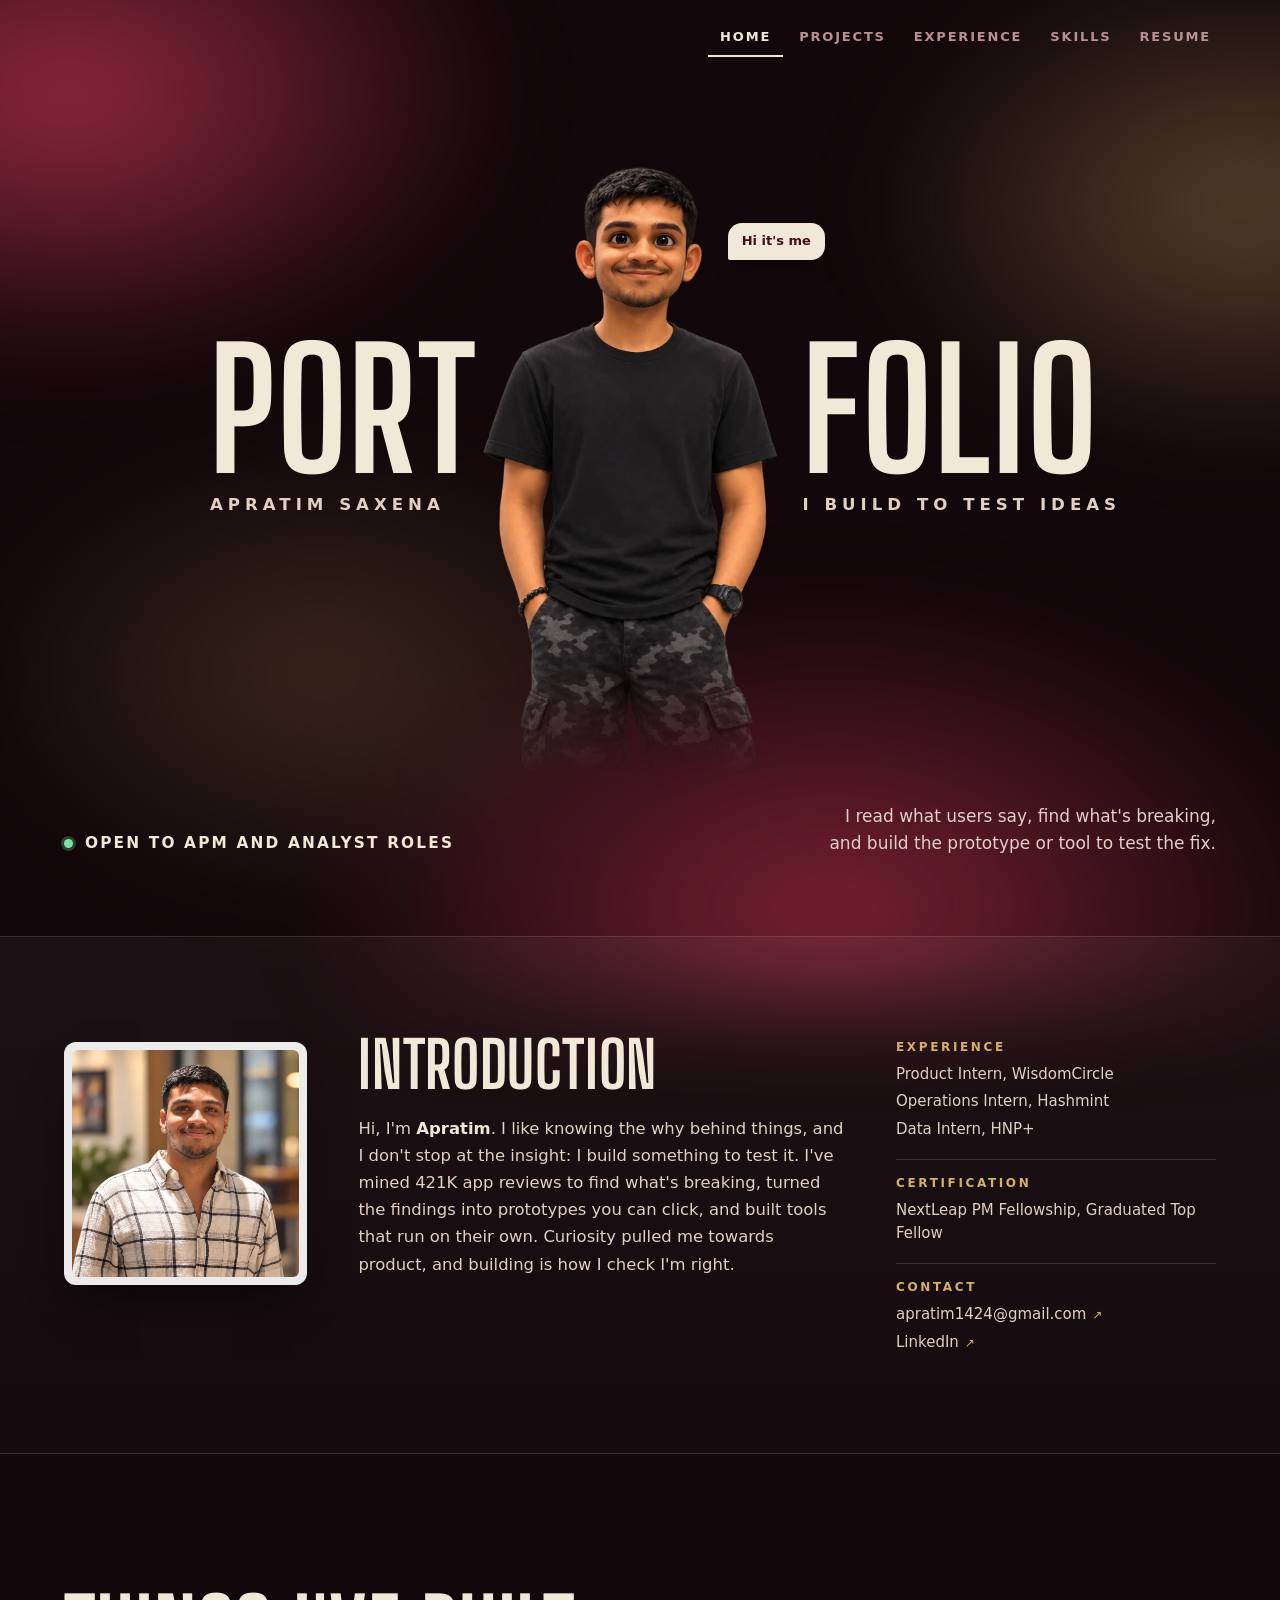
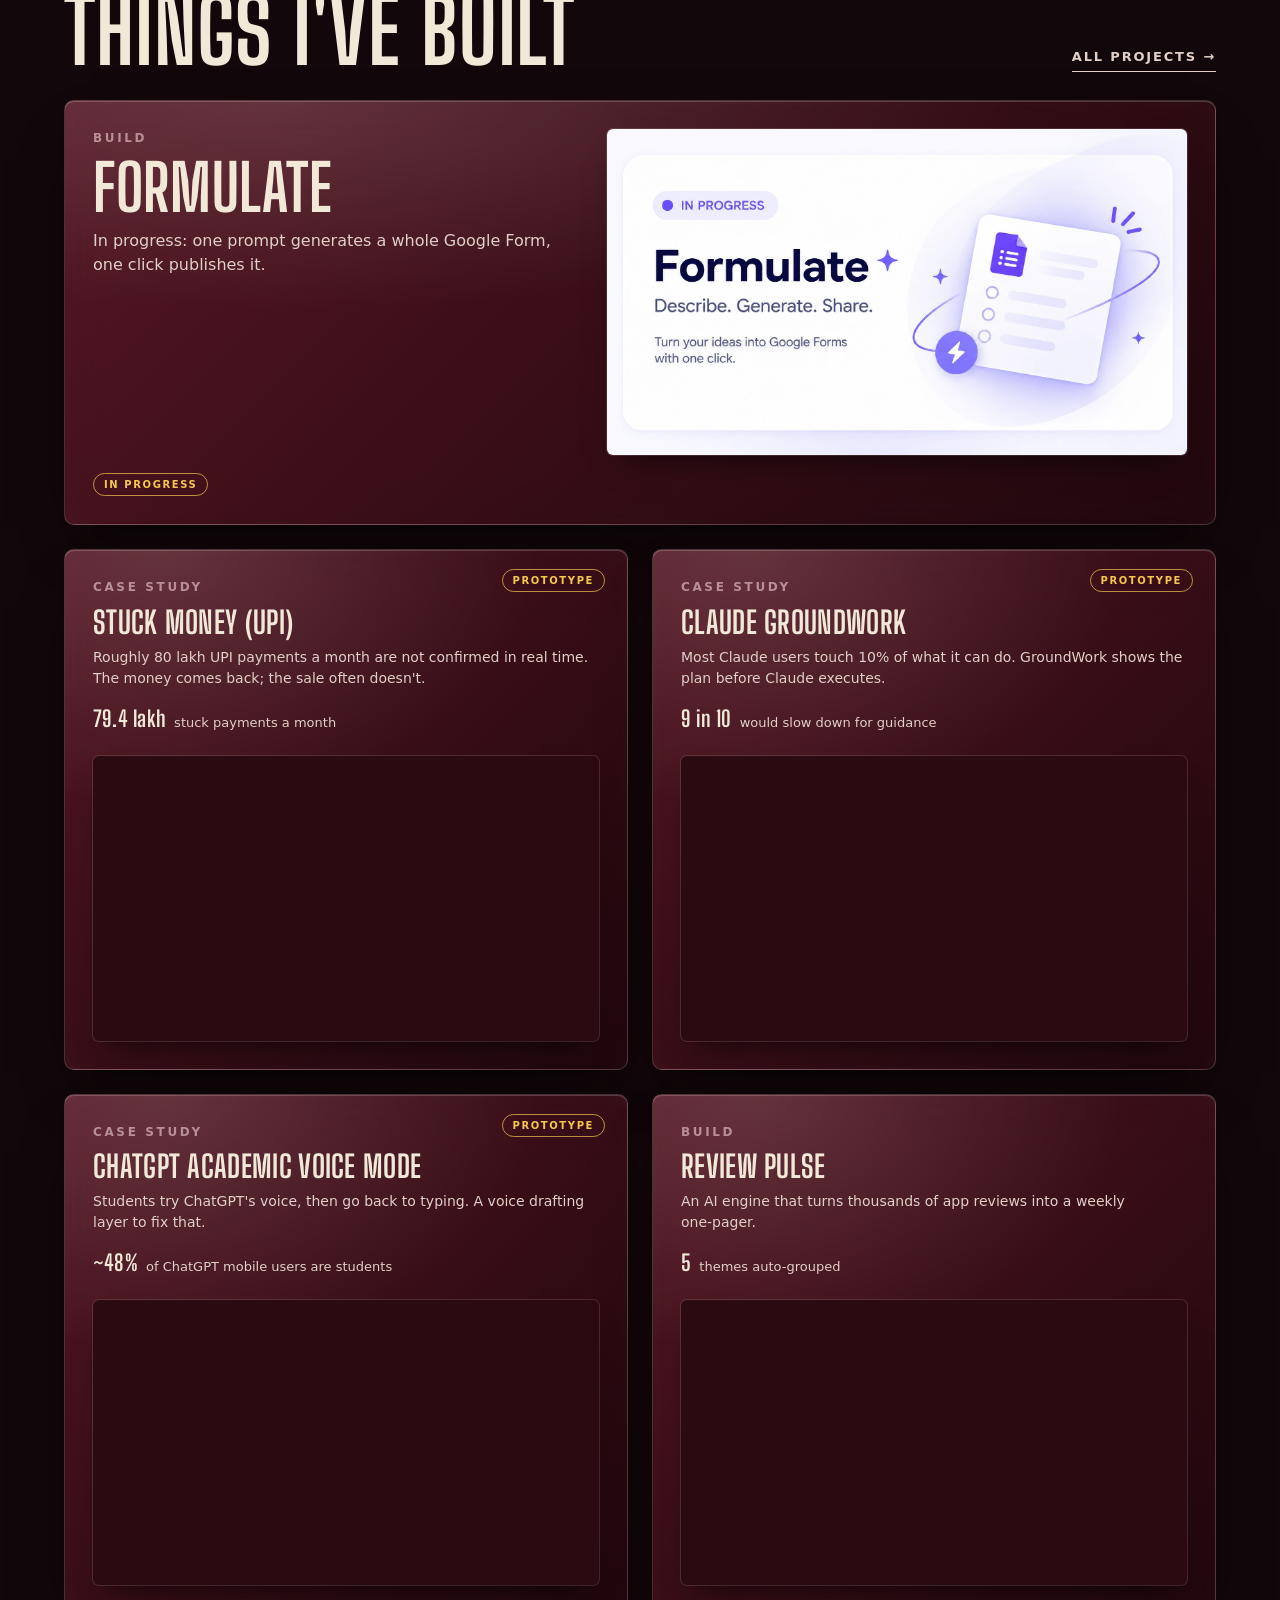
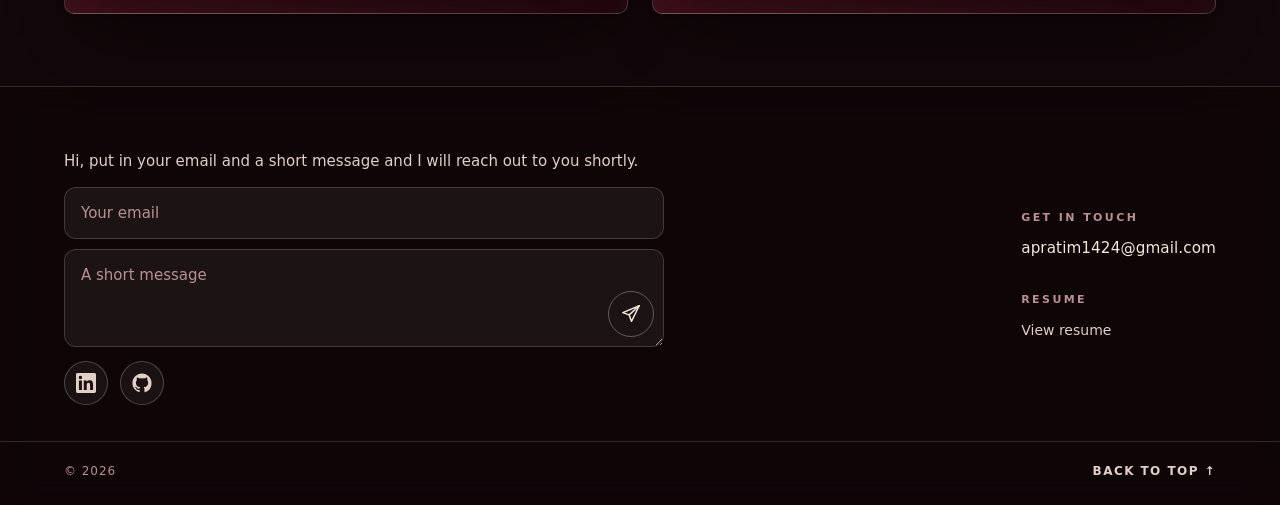
==== commit b084f108: "Deploy portfolio" ====
--- a/index.html
+++ b/index.html
@@ -4,20 +4,20 @@
   <meta charset="utf-8">
   <meta name="viewport" content="width=device-width, initial-scale=1, viewport-fit=cover">
   <title>Portfolio-Apratim</title>
-  <meta name="description" content="Apratim Saxena's product portfolio: Play Store review analyses, teardowns, PRDs and builds. Open to APM and Analyst roles.">
+  <meta name="description" content="Apratim Saxena, aspiring APM who builds. I find what's breaking in real products from real data, then build the prototype or tool to test the fix. Open to APM and Analyst roles.">
   <link rel="canonical" href="https://apratim-1407.github.io/">
   <meta property="og:type" content="website">
   <meta property="og:site_name" content="Portfolio-Apratim">
   <meta property="og:title" content="Portfolio-Apratim">
-  <meta property="og:description" content="Apratim Saxena's product portfolio: Play Store review analyses, teardowns, PRDs and builds. Open to APM and Analyst roles.">
+  <meta property="og:description" content="Apratim Saxena, aspiring APM who builds. I find what's breaking in real products from real data, then build the prototype or tool to test the fix. Open to APM and Analyst roles.">
   <meta property="og:url" content="https://apratim-1407.github.io/">
   <meta property="og:image" content="https://apratim-1407.github.io/assets/og-preview-pm.png">
   <meta property="og:image:width" content="1200">
   <meta property="og:image:height" content="630">
-  <meta property="og:image:alt" content="Apratim Saxena, Product Manager. Portfolio.">
+  <meta property="og:image:alt" content="Apratim Saxena, aspiring APM who builds. Portfolio.">
   <meta name="twitter:card" content="summary_large_image">
   <meta name="twitter:title" content="Portfolio-Apratim">
-  <meta name="twitter:description" content="Apratim Saxena's product portfolio: Play Store review analyses, teardowns, PRDs and builds. Open to APM and Analyst roles.">
+  <meta name="twitter:description" content="Apratim Saxena, aspiring APM who builds. I find what's breaking in real products from real data, then build the prototype or tool to test the fix. Open to APM and Analyst roles.">
   <meta name="twitter:image" content="https://apratim-1407.github.io/assets/og-preview-pm.png">
   <meta name="color-scheme" content="dark">
   <meta name="theme-color" content="#12070a">
@@ -29,8 +29,8 @@
   <link href="https://fonts.googleapis.com/css2?family=Big+Shoulders+Display:wght@600;700;800&display=swap" rel="stylesheet">
   <link href="https://api.fontshare.com/v2/css?f[]=satoshi@400,500,700&display=swap" rel="stylesheet"> 
-  <link rel="stylesheet" crossorigin href="/_build/styles-w50KXEJk.css">
-  <script>window.__v="1792997737331"</script>
+  <link rel="stylesheet" crossorigin href="/_build/styles-DkQitfq8.css">
+  <script>window.__v="1794485933627"</script>
 </head>
 <body data-page="home">
 <div id="top"></div>
@@ -50,7 +50,7 @@
 
 <main id="main" class="wrap">
   <section class="slide hero" aria-label="Cover">
-    <h1 style="position:absolute;width:1px;height:1px;overflow:hidden;clip:rect(0 0 0 0)">Apratim Saxena, Product Manager portfolio</h1>
+    <h1 style="position:absolute;width:1px;height:1px;overflow:hidden;clip:rect(0 0 0 0)">Apratim Saxena, aspiring APM who builds: portfolio</h1>
     <div class="cover">
       <div class="w1"><span class="word" aria-hidden="true">Port</span><div class="sub" translate="no">Apratim Saxena</div></div>
       <div class="figure" role="button" tabindex="0" aria-label="Apratim. Tap to change the speech bubble.">
@@ -61,11 +61,11 @@
         </span>
         <span class="cap" aria-live="polite">Hi it's me</span>
       </div>
-      <div class="w2"><span class="word" aria-hidden="true">Folio</span><div class="sub">Product Manager</div></div>
+      <div class="w2"><span class="word" aria-hidden="true">Folio</span><div class="sub">I build to test ideas</div></div>
     </div>
     <div class="hero-foot">
       <span class="avail"><i aria-hidden="true"></i>Open to APM and Analyst roles</span>
-      <p>I break products down to build them better: reading the reviews, pulling products apart, and writing what should come next.</p>
+      <p>I read what users say, find what's breaking, and build the prototype or tool to test the fix.</p>
     </div>
   </section>
 
@@ -75,7 +75,7 @@
     </figure>
     <div class="intro-text">
       <h2 id="intro-title">Introduction</h2>
-      <p class="lead">Hi, I'm <b>Apratim</b>. I've always been the kind of person who wants to know the why behind things. If something doesn't make sense, I'll keep digging until it does. I enjoy challenges, figuring things out, and turning random thoughts into something real. That curiosity is what pulled me towards product management, and honestly, there's still so much I want to learn and build.</p>
+      <p class="lead">Hi, I'm <b>Apratim</b>. I like knowing the why behind things, and I don't stop at the insight: I build something to test it. I've mined 421K app reviews to find what's breaking, turned the findings into prototypes you can click, and built tools that run on their own. Curiosity pulled me towards product, and building is how I check I'm right.</p>
     </div>
     <aside class="frame" aria-label="At a glance">
       <div><h3>Experience</h3><ul><li>Product Intern, WisdomCircle</li><li>Operations Intern, Hashmint</li><li>Data Intern, HNP+</li></ul></div>
@@ -86,7 +86,7 @@
 
   <section class="sec" id="sec-work" aria-labelledby="work-title">
     <div class="sec-head">
-      <h2 id="work-title">Selected work</h2>
+      <h2 id="work-title">Things I've built</h2>
       <a class="link" href="projects.html">All <span data-count></span> projects →</a>
     </div>
     <ul class="deck" id="featured"></ul>
@@ -172,7 +172,7 @@
   </div>
 </footer>
 
-<script src="data.js?v=1792997737331"></script>
-<script src="main.js?v=1792997737331"></script>
+<script src="data.js?v=1794485933627"></script>
+<script src="main.js?v=1794485933627"></script>
 </body>
 </html>
--- a/_build/styles-DkQitfq8.css
+++ b/_build/styles-DkQitfq8.css
@@ -0,0 +1 @@
+:root{--lightningcss-light: ;--lightningcss-dark:initial;color-scheme:dark;--wall:#12070a;--teal-1:#7b2233;--teal-2:#5f1726;--teal-3:#42101b;--teal-4:#2c0a12;--cream:#f2e8d8;--cream-2:#e2cfc6;--muted:#b99095;--line:#f2e8d829;--ink-on-cream:#42101b;--accent:#f5c84c;--accent-rgb:245 200 76;--brass:#d4b06a;--glow:212, 176, 106;--nav-h:66px;--display:"Big Shoulders Display", "Oswald", "Arial Narrow", sans-serif;--sans:"Satoshi", system-ui, -apple-system, "Segoe UI", sans-serif;--gutter:clamp(16px, 4vw, 48px);--max:1240px;--ease:cubic-bezier(.16, 1, .3, 1);--slide-shadow:0 30px 60px -28px #000000b3, 0 2px 6px #00000040;--img-shadow:0 24px 40px -14px #000000a6}*,:before,:after{box-sizing:border-box;margin:0;padding:0}html{-webkit-text-size-adjust:100%;scroll-padding-top:84px}body{background:var(--wall);color:var(--cream);font:400 16px/1.6 var(--sans);-webkit-font-smoothing:antialiased;overflow-x:hidden}a{color:inherit;text-decoration:none}img,video,iframe{max-width:100%;display:block}button{font:inherit;color:inherit;cursor:pointer;background:0 0;border:0}a,button{touch-action:manipulation;-webkit-tap-highlight-color:transparent}:focus-visible{outline:2px solid var(--cream);outline-offset:4px}::selection{background:var(--cream);color:var(--ink-on-cream)}p{text-wrap:pretty}h1,h2,h3{font-family:var(--display);text-transform:uppercase;letter-spacing:.01em;text-wrap:balance;font-weight:700;line-height:.92}.wrap{max-width:var(--max);padding:0 var(--gutter);margin:0 auto}.eyebrow{letter-spacing:.22em;text-transform:uppercase;color:var(--muted);font-size:12px;font-weight:700}.slide{-webkit-backdrop-filter:blur(22px)saturate(150%);backdrop-filter:blur(22px)saturate(150%);box-shadow:var(--slide-shadow), inset 0 1px 0 #ffffff2e, inset 0 0 40px #ffffff05;background:radial-gradient(120% 90% at 18% 0,#ffffff21,#0000 55%),linear-gradient(135deg,#7b22339e 0%,#5f17268c 40%,#42101b80 75%,#2c0a1280 100%);border:1px solid #ffffff29;border-radius:10px;position:relative;overflow:hidden}body:before{content:"";z-index:-1;pointer-events:none;background:radial-gradient(40% 36% at 14% 18%, #be3450bf, transparent 70%), radial-gradient(34% 32% at 88% 28%, rgba(var(--glow), .34), transparent 70%), radial-gradient(46% 42% at 62% 92%, #96283ecc, transparent 70%), radial-gradient(32% 30% at 30% 70%, rgba(var(--glow), .2), transparent 70%);filter:blur(46px);transform-origin:50% 40%;position:fixed;inset:-12%}@media (prefers-reduced-motion:no-preference){body:before{animation:24s ease-in-out infinite alternate zoomglow}}@keyframes zoomglow{0%{transform:scale(1)translate(0,0)}to{transform:scale(1.22)translate(-2%,3%)}}.slide+.slide,.slide+section,section+.slide{margin-top:28px}.nav{z-index:50;pointer-events:none;position:sticky;top:0}.nav .wrap{pointer-events:auto;height:56px;width:calc(100% - 2 * var(--gutter));max-width:calc(var(--max) - 2 * var(--gutter));transition:background-color .45s var(--ease), border-color .45s var(--ease), box-shadow .45s var(--ease), backdrop-filter .45s;background:0 0;border:1px solid #0000;border-radius:14px;align-items:center;gap:16px;margin:10px auto 0;padding:0 18px;display:flex}@media (width>=641px){.nav.scrolled .wrap{-webkit-backdrop-filter:blur(22px)saturate(160%);backdrop-filter:blur(22px)saturate(160%);background:linear-gradient(#ffffff1a,#ffffff0f);border-color:#fff3;box-shadow:inset 0 1px #fff3}}.brand{font-family:var(--display);text-transform:uppercase;letter-spacing:.04em;white-space:nowrap;font-size:24px;font-weight:800}body[data-page=home] .brand{visibility:hidden}.links{gap:4px;margin-left:auto;display:flex}.links a{letter-spacing:.14em;text-transform:uppercase;white-space:nowrap;color:var(--muted);border-bottom:2px solid #0000;padding:8px 12px;font-size:13px;font-weight:700;transition:color .2s,border-color .2s}.links a:hover{color:var(--cream)}.links a[aria-current=page]{color:var(--cream);border-color:var(--cream)}.resume-menu{position:relative}.resume-menu summary{cursor:pointer;letter-spacing:.14em;text-transform:uppercase;white-space:nowrap;color:var(--muted);border-bottom:2px solid #0000;padding:8px 12px;font-size:13px;font-weight:700;list-style:none;transition:color .2s}.resume-menu summary::-webkit-details-marker{display:none}.resume-menu summary:hover,.resume-menu[open] summary{color:var(--cream)}.resume-menu ul{z-index:60;-webkit-backdrop-filter:blur(20px)saturate(150%);backdrop-filter:blur(20px)saturate(150%);background:#2c0a12b3;border:1px solid #ffffff24;border-radius:6px;min-width:250px;padding:6px;list-style:none;position:absolute;top:calc(100% + 8px);right:0;box-shadow:0 20px 40px -16px #000c,inset 0 1px #ffffff24}.resume-menu li a{color:var(--cream-2);border-radius:4px;justify-content:space-between;gap:12px;padding:10px 12px;font-size:14px;transition:background-color .15s,color .15s;display:flex}.resume-menu li a:hover{color:var(--cream);background:#f2e8d814}@media (width<=640px){.brand{display:none}.resume-menu ul{min-width:0;position:fixed;top:60px;left:16px;right:16px}.nav .wrap{width:calc(100% - 16px);padding:0 8px}.links{scrollbar-width:none;max-width:100%;margin:0 auto;overflow-x:auto}.links::-webkit-scrollbar{display:none}}.btn{white-space:nowrap;letter-spacing:.14em;text-transform:uppercase;border:1.5px solid var(--cream);height:46px;color:var(--cream);transition:background-color .2s, color .2s, transform .2s var(--ease);border-radius:4px;align-items:center;gap:10px;padding:0 22px;font-size:13px;font-weight:700;display:inline-flex}.btn:hover{background:var(--cream);color:var(--ink-on-cream)}.btn:active{transform:scale(.97)}.btn.solid{background:var(--cream);color:var(--ink-on-cream)}.btn.solid:hover{background:#fff8e8}.btn.sm{height:38px;padding:0 16px;font-size:12px}.actions{flex-wrap:wrap;gap:12px;display:flex}.hero{min-height:calc(100vh - var(--nav-h));min-height:calc(100dvh - var(--nav-h));flex-direction:column;justify-content:space-between;padding:clamp(8px,1.2vw,16px) clamp(20px,4vw,56px) clamp(28px,3.5vw,44px);display:flex}.hero-top{flex-wrap:wrap;justify-content:space-between;gap:16px;display:flex}.cover{flex:1;grid-template-columns:1fr auto 1fr;align-items:center;min-height:clamp(360px,100dvh - 240px,820px);display:grid;position:relative}.cover .word{font-family:var(--display);text-transform:uppercase;letter-spacing:.01em;color:var(--cream);font-size:clamp(64px,11vw,176px);font-weight:700;line-height:.82;display:block}.cover .w1,.cover .w2{z-index:1;width:max-content;position:relative}.cover .w1{justify-self:end}.cover .w2{justify-self:start}.cover .sub{letter-spacing:.3em;text-transform:uppercase;color:var(--cream-2);margin-top:14px;font-size:clamp(13px,1.35vw,19px);font-weight:700}.cover .w1 .sub{text-align:left;padding-left:.06em}.cover .w2 .sub{text-align:right;margin-right:-.3em}.figure{z-index:2;cursor:pointer;justify-content:center;align-self:end;align-items:flex-end;height:100%;margin:0;display:flex;position:relative}.figure:before{content:"";background:radial-gradient(closest-side,#0000008c,#0000);width:120%;height:8%;position:absolute;bottom:0;left:50%;translate:-50% 40%}.figure:before{display:none}.figbox{height:var(--fig-h);aspect-ratio:509/968;display:block;position:relative;-webkit-mask-image:linear-gradient(#000 80%,#0000 99%);mask-image:linear-gradient(#000 80%,#0000 99%)}.figbox img{width:100%;height:100%;display:block}.figbox .blink{opacity:0;pointer-events:none;height:auto;position:absolute;animation:5.2s infinite blink!important}.blink.l{width:11.591%;top:10.537%;left:38.507%}.blink.r{width:11.395%;top:10.64%;left:52.063%}@keyframes blink{0%,93%,to{opacity:0}94.4%,96.2%{opacity:1}}.figure .cap{left:77%;bottom:calc(var(--fig-h) * .84);z-index:3;background:var(--cream);width:max-content;max-width:200px;color:var(--ink-on-cream);border-radius:14px 14px 14px 2px;padding:8px 14px;font-size:13px;font-weight:700;transition:transform .3s cubic-bezier(.3,1.6,.5,1);position:absolute;box-shadow:0 10px 24px -10px #0009}.figure .cap.pop{transform:scale(1.1)}.hero-foot{z-index:3;flex-wrap:wrap;justify-content:space-between;align-items:flex-end;gap:24px;padding-top:24px;display:flex;position:relative}.hero-foot p{max-width:580px;color:var(--cream-2);text-align:right;text-wrap:balance;margin-left:auto;font-size:17px;line-height:1.55}.avail{letter-spacing:.14em;text-transform:uppercase;color:var(--cream);align-items:center;gap:12px;font-size:clamp(14px,1.4vw,17px);font-weight:800;display:inline-flex}.avail i{background:#7fe0a6;border-radius:50%;flex:none;width:9px;height:9px;box-shadow:0 0 0 3px #7fe0a640}@media (width<=760px),(width>=761px) and (width<=1100px) and (orientation:portrait){.cover{grid-template-rows:auto auto auto;grid-template-columns:1fr 1fr;row-gap:0;min-height:0}.cover .figure{grid-area:1/1/auto/-1;margin:0}.figure{--fig-h:min(42vh, 360px)}.figure .cap{max-width:130px;padding:7px 12px;font-size:12px;left:calc(50% + 46px)}.hero{padding-bottom:24px}.hero-foot{flex-direction:column;align-items:flex-start;gap:10px;padding-top:14px}.hero-foot p{text-align:left;max-width:none;margin-left:0;font-size:15px}.avail{letter-spacing:.1em;font-size:12.5px}.cover .w1,.cover .w2{display:contents}.cover .word{grid-row:2;margin-top:6px;font-size:17vw}.cover .w1 .word{grid-column:1;justify-self:end}.cover .w2 .word{grid-column:2;justify-self:start}.cover .sub{letter-spacing:.12em;white-space:nowrap;grid-row:3;margin:12px 0 0;padding:0;font-size:11.5px}.cover .w1 .sub{text-align:right;grid-column:1;justify-self:end;padding-right:8px}.cover .w2 .sub{text-align:left;grid-column:2;justify-self:start;margin-right:0;padding-left:8px}}.intro{grid-template-columns:clamp(170px,19vw,250px) minmax(0,1fr) minmax(250px,320px);align-items:start;gap:clamp(24px,4vw,56px);padding:clamp(32px,5vw,64px);display:grid}.intro h2{overflow-wrap:anywhere;margin-bottom:20px;font-size:clamp(44px,5vw,70px)}.intro .lead{color:var(--cream-2);font-size:16.45px;line-height:1.65}.intro .lead b{color:var(--cream);font-weight:700}.portrait{box-shadow:var(--img-shadow);transition:transform .6s var(--ease);background:#ffffffeb;border-radius:12px;margin-top:6px;padding:8px}.portrait img{aspect-ratio:1;border-radius:6px;width:100%;height:auto}.portrait:hover{transform:translateY(-4px)scale(1.02)}.frame{align-content:start;display:grid}.frame>div{padding:18px 0}.frame>div:first-child{padding-top:6px}.frame>div:last-child{padding-bottom:0}.frame>div+div{border-top:1px solid var(--line)}.frame h3{font-family:var(--sans);letter-spacing:.22em;color:var(--brass);margin-bottom:10px;font-size:12px;font-weight:700}.frame li{color:var(--cream-2);font-size:15px;line-height:1.55}.frame ul{gap:4px;list-style:none;display:grid}.frame a:hover{color:var(--cream);text-underline-offset:3px;text-decoration:underline}@media (width<=1040px){.intro{grid-template-columns:clamp(150px,24vw,210px) minmax(0,1fr)}.frame{grid-column:1/-1}}@media (width<=640px){.intro{grid-template-columns:1fr}.portrait{width:min(220px,62%)}}.sec{padding:clamp(56px,9vh,96px) 0 0}.sec-head{flex-wrap:wrap;justify-content:space-between;align-items:end;gap:16px;margin-bottom:28px;display:flex}.sec-head h2{font-size:clamp(56px,7vw,100px)}.link{letter-spacing:.14em;text-transform:uppercase;color:var(--cream-2);border-bottom:1.5px solid;padding-bottom:3px;font-size:13px;font-weight:700;transition:color .2s}.link:hover{color:var(--cream)}.slide-card{height:100%;transition:transform .45s var(--ease);flex-direction:column;padding:clamp(20px,2.2vw,28px);display:flex}a.slide-card:hover{transform:translateY(-4px)}.slide-card .eyebrow{margin-bottom:10px;padding-right:72px;display:block}.slide-card h3{font-size:clamp(28px,2.4vw,34px);line-height:.95}.slide-card p{color:var(--cream-2);-webkit-line-clamp:2;-webkit-box-orient:vertical;min-height:3em;margin-top:10px;font-size:14px;line-height:1.5;display:-webkit-box;overflow:hidden}.slide-card .shot{margin-top:auto;padding-top:20px;display:block}.slide-card .shot span{aspect-ratio:16/9;background:var(--teal-4);border-radius:6px;display:block;position:relative;overflow:hidden;box-shadow:0 0 0 1px #f2e8d824,0 18px 30px -16px #000000b3}.slide-card .shot img{object-fit:cover;object-position:top center;width:100%;height:100%;transition:transform .7s var(--ease)}.slide-card:hover .shot img{transform:scale(1.04)}.slide-card .go{letter-spacing:.16em;text-transform:uppercase;color:var(--cream-2);opacity:0;transition:opacity .25s, transform .35s var(--ease);font-size:12px;font-weight:700;position:absolute;top:22px;right:22px;transform:translate(-6px)}.slide-card:hover .go,.slide-card:focus-visible .go{opacity:1;transform:none}.deck{grid-template-columns:repeat(2,minmax(0,1fr));gap:24px;list-style:none;display:grid}.deck>li:first-child{grid-column:span 2}.deck>li:first-child .slide-card{grid-template-rows:auto auto 1fr;grid-template-columns:minmax(0,.9fr) minmax(0,1.1fr);column-gap:40px;min-height:380px;display:grid}.deck>li:first-child .eyebrow,.deck>li:first-child h3,.deck>li:first-child p{grid-column:1}.deck>li:first-child h3{font-size:clamp(44px,5vw,72px)}.deck>li:first-child p{-webkit-line-clamp:4;align-self:start;font-size:16px}.deck>li:first-child .shot{grid-area:1/2/-1;align-self:center;padding-top:0}.grid{grid-template-columns:repeat(auto-fill,minmax(min(100%,340px),1fr));gap:22px;list-style:none;display:grid}@media (width<=760px){.deck{grid-template-columns:1fr}.deck>li:first-child{grid-column:auto}.deck>li:first-child .slide-card{min-height:0;display:flex}.deck>li:first-child h3{font-size:clamp(32px,8vw,44px)}.deck>li:first-child .shot{padding-top:20px}}.page-head{grid-template-columns:minmax(0,1fr) minmax(0,340px);align-items:end;gap:24px 48px;padding:clamp(36px,5vw,64px) clamp(24px,4vw,56px);display:grid}.page-head h1{font-size:clamp(84px,12vw,180px);line-height:.82}.page-head aside{border-left:2px solid var(--brass);padding-left:20px}.page-head .tag{letter-spacing:.24em;text-transform:uppercase;color:var(--brass);margin-bottom:10px;font-size:11px;font-weight:700;display:inline-block}.page-head p{color:var(--cream-2);font-size:17px;line-height:1.55}@media (width<=760px){.page-head{grid-template-columns:1fr}}.filters{top:calc(var(--nav-h) + 10px);z-index:20;-webkit-backdrop-filter:blur(22px)saturate(150%);backdrop-filter:blur(22px)saturate(150%);background:#28081066;border:1px solid #ffffff1f;border-radius:14px;flex-wrap:wrap;gap:8px;margin-top:18px;padding:10px 12px;display:flex;position:sticky}.chip{border:1.5px solid var(--line);-webkit-backdrop-filter:blur(8px);backdrop-filter:blur(8px);letter-spacing:.14em;text-transform:uppercase;height:38px;color:var(--cream-2);background:#ffffff0a;border-radius:8px;padding:0 14px;font-size:12px;font-weight:700;transition:background-color .2s,color .2s,border-color .2s}.chip b{font-family:var(--display);letter-spacing:0;margin-right:6px;font-size:16px}.chip:hover{border-color:var(--cream);color:var(--cream)}.chip[aria-pressed=true]{background:var(--cream);border-color:var(--cream);color:var(--ink-on-cream)}.group{padding-top:48px;scroll-margin-top:140px}#groups{scroll-margin-top:140px}.divider{grid-template-columns:auto minmax(0,1fr);align-items:end;gap:12px 32px;margin-bottom:22px;padding:clamp(32px,5vw,56px);display:grid}.divider .n{font-family:var(--display);color:#efe8d647;font-size:clamp(72px,9vw,128px);font-weight:700;line-height:.8}.divider h2{font-size:clamp(48px,6vw,84px)}.divider p{color:var(--cream-2);max-width:52ch;margin-top:10px}@media (width<=600px){.divider{grid-template-columns:1fr}}.scrim{z-index:90;-webkit-backdrop-filter:blur(5px);backdrop-filter:blur(5px);opacity:0;pointer-events:none;background:#0a0205bf;transition:opacity .35s;position:fixed;inset:0}.scrim.on{opacity:1;pointer-events:auto}.win{z-index:100;-webkit-backdrop-filter:blur(28px)saturate(150%);backdrop-filter:blur(28px)saturate(150%);overscroll-behavior:contain;opacity:0;pointer-events:none;visibility:hidden;width:min(1220px,94vw);height:min(820px,90dvh);transition:opacity .3s, transform .5s var(--ease), visibility 0s .5s;background:linear-gradient(135deg,#5f1726c7,#2c0a12d1);border:1px solid #ffffff26;border-radius:12px;flex-direction:column;display:flex;position:fixed;top:50%;left:50%;overflow:hidden;transform:translate(-50%,-50%)scale(.6);box-shadow:0 50px 120px -30px #000,inset 0 1px #ffffff2e}.win.on{opacity:1;pointer-events:auto;visibility:visible;transition:opacity .3s, transform .5s var(--ease);transform:translate(calc(-50% + var(--dx,0px)), calc(-50% + var(--dy,0px))) scale(1)}.win.on.max{border-radius:0;width:100vw;height:100dvh;transform:translate(-50%,-50%)}.win.dragging{-webkit-user-select:none;user-select:none;transition:none}.bar{touch-action:none;cursor:grab;border-bottom:1px solid var(--line);background:#0000002e;flex-shrink:0;grid-template-columns:auto minmax(0,1fr) auto;align-items:center;gap:16px;height:52px;padding:0 10px 0 18px;display:grid}.win.dragging .bar{cursor:grabbing}.lights{gap:8px;display:flex}.lights button{border-radius:50%;width:12px;height:12px;transition:background-color .2s,filter .2s;position:relative}.lights button:hover{filter:brightness(1.12)}.lights .r{background:#ff6b5f}.lights .g{background:#4fd07a}.crumb{text-align:center;letter-spacing:.18em;text-transform:uppercase;text-overflow:ellipsis;white-space:nowrap;color:var(--cream-2);font-size:12px;font-weight:700;overflow:hidden}.crumb span{color:var(--muted);margin-right:10px}.bar-r{align-items:center;gap:2px;display:flex}.count{font-family:var(--display);color:var(--muted);margin-right:10px;font-size:18px;font-weight:700}.icon{width:36px;height:36px;color:var(--cream-2);border-radius:4px;place-items:center;font-size:17px;transition:background-color .15s,color .15s;display:grid}.icon:hover{color:var(--cream);background:#efe8d61a}.win-body{flex:1;grid-template-columns:400px minmax(0,1fr);min-height:0;display:grid}.win-info{border-right:1px solid var(--line);overscroll-behavior:contain;padding:32px 30px 36px;overflow-y:auto}.win-info h3{margin:10px 0 16px;font-size:46px}.win-info .sum{color:var(--cream-2);font-size:15px;line-height:1.65}.win-info h4{letter-spacing:.22em;text-transform:uppercase;color:var(--cream);border-bottom:1px solid var(--line);margin:30px 0 12px;padding-bottom:8px;font-size:12px;font-weight:700}.win-info ol{counter-reset:k;color:var(--cream-2);gap:14px;font-size:14.5px;line-height:1.6;list-style:none;display:grid}.win-info li{counter-increment:k;padding-left:34px;position:relative}.win-info li:before{content:counter(k, decimal-leading-zero);font-family:var(--display);color:var(--muted);font-size:18px;font-weight:700;position:absolute;top:-1px;left:0}.win-info li b{color:var(--cream);font-weight:700}.figs{flex-wrap:wrap;gap:18px 30px;margin-top:26px;display:flex}.fig{min-width:0;max-width:100%}.fig b{white-space:nowrap;font-family:var(--display);font-size:34px;font-weight:700;line-height:.95;display:block}.fig span{max-width:17ch;color:var(--muted);margin-top:6px;font-size:12px;line-height:1.3;display:block}.win-info .tags{color:var(--muted);margin-top:26px;font-size:13px}.win-info .btn{margin-top:20px}.stage{flex-direction:column;min-width:0;min-height:0;display:flex}.stage-bar{border-bottom:1px solid var(--line);align-items:center;gap:12px;min-height:56px;padding:8px 12px;display:flex}.tabs{gap:6px;display:flex}.tabs:empty{display:none}.tabs button{letter-spacing:.14em;text-transform:uppercase;height:34px;color:var(--cream-2);border:1.5px solid var(--line);border-radius:4px;padding:0 14px;font-size:12px;font-weight:700}.tabs button[aria-selected=true]{background:var(--cream);color:var(--ink-on-cream);border-color:var(--cream)}.hint{color:var(--muted);font-size:13px}.hint kbd{font:inherit;border:1px solid var(--line);border-radius:3px;margin:0 2px;padding:1px 6px;font-size:11px}.stage-bar .btn{margin-left:auto}.viewer{background:#14060a;flex:1;min-height:0;display:flex;position:relative}.viewer iframe{border:0;width:100%;height:100%}.viewer video{object-fit:contain;background:#14060a;width:100%;height:100%}.viewer.loading:after{content:"Loading…";color:var(--muted);letter-spacing:.14em;text-transform:uppercase;background:#1d0910 linear-gradient(100deg,#0000 30%,#ffffff0d 50%,#0000 70%) 0 0/200% 100%;place-items:center;font-size:13px;animation:1.3s linear infinite shimmer;display:grid;position:absolute;inset:0}@keyframes shimmer{to{background-position:-200% 0}}@media (width<=860px){.win,.win.on.max{border-radius:0;width:100vw;height:100dvh;top:0;left:0;transform:translateY(40px)}.win.on{transform:none}.bar{cursor:default}.count,.hint,.lights .g,.crumb span{display:none}.crumb{text-align:left}.win-body{display:block;overflow-y:auto}.win-info{border-right:0;border-bottom:1px solid var(--line)}.stage{height:78dvh}}.exp-sec{padding-top:clamp(48px,8vh,80px)}.exp-sec>h2{margin-bottom:24px;font-size:clamp(48px,6vw,84px)}.timeline{gap:24px;list-style:none;display:grid}.job{grid-template-columns:minmax(0,.9fr) minmax(0,1.1fr);gap:20px clamp(28px,5vw,64px);padding:clamp(28px,4.5vw,56px);display:grid}.job .eyebrow,.cred .eyebrow{margin-bottom:12px;display:block}.job h3{font-size:clamp(40px,4.6vw,64px)}.job .role,.cred .role{color:var(--cream);margin-top:10px;font-size:18px;font-weight:700}.job .sum{color:var(--cream-2);margin-top:14px;font-size:15px;line-height:1.6}.job ul{color:var(--cream-2);align-content:start;gap:12px;list-style:none;display:grid}.job li{padding-left:22px;position:relative}.job li:before{content:"";background:var(--cream);width:10px;height:1.5px;position:absolute;top:.72em;left:0}.impact{border-top:1px solid var(--line);grid-column:1/-1;grid-template-columns:repeat(auto-fit,minmax(140px,1fr));gap:20px;padding-top:24px;display:grid}.impact b{font-family:var(--display);font-size:clamp(44px,5vw,68px);font-weight:700;line-height:.9;display:block}.impact span{color:var(--muted);letter-spacing:.04em;margin-top:8px;font-size:13px;display:block}@media (width<=760px){.job{grid-template-columns:1fr}}.creds{grid-template-columns:repeat(auto-fit,minmax(min(100%,340px),1fr));gap:24px;list-style:none;display:grid}.cred{padding:clamp(26px,3.5vw,40px)}.cred h3{font-size:clamp(40px,4.4vw,60px)}.cred .role{color:var(--cream-2);font-weight:500}.cred .note{letter-spacing:.16em;text-transform:uppercase;color:var(--ink-on-cream);background:var(--cream);border-radius:3px;margin-top:16px;padding:4px 10px;font-size:12px;font-weight:700;display:inline-block}.skills{padding:0}.skills>*{padding-left:clamp(24px,5vw,64px);padding-right:clamp(24px,5vw,64px)}.skills-head{grid-template-columns:minmax(0,1fr) minmax(0,380px);align-items:end;gap:16px 48px;margin-bottom:clamp(28px,4vw,48px);display:grid}.skills-head h2{font-size:clamp(72px,10vw,150px);line-height:.8}.skills-head p{color:var(--cream-2);border-left:2px solid var(--brass);padding-left:20px;font-size:17px}.strengths{border-top:1px solid var(--line);counter-reset:strength;list-style:none}.strength{border-bottom:1px solid var(--line);grid-template-columns:110px minmax(0,1.3fr) minmax(0,1fr);align-items:start;gap:16px 36px;padding-top:30px;padding-bottom:30px;transition:background-color .3s;display:grid}.strength:hover{background:#0000001f}.strength .n{font-family:var(--display);color:var(--brass);font-size:clamp(56px,6vw,84px);font-weight:700;line-height:.8}.strength{counter-increment:strength}.strength .n:before{content:counter(strength, decimal-leading-zero)}.strength h3{font-size:clamp(32px,3.4vw,48px)}.strength p{color:var(--cream-2);max-width:54ch;margin-top:10px;font-size:15.5px;line-height:1.6}.proof .lbl{letter-spacing:.24em;text-transform:uppercase;color:var(--muted);margin-bottom:12px;font-size:11px;font-weight:700;display:block}.proof ul{gap:8px;list-style:none;display:grid}.proof a{background:var(--cream);color:var(--ink-on-cream);transition:transform .25s var(--ease), background-color .2s;border-radius:4px;justify-content:space-between;align-items:center;gap:12px;padding:11px 14px;font-size:14px;font-weight:700;display:flex}.proof a:after{content:"↗";font-weight:400}.proof a:hover{background:#fff6e6;transform:translate(4px)}.kit{padding-top:clamp(28px,4vw,44px);padding-bottom:clamp(32px,4vw,52px)}.kit-row{border-top:1px solid var(--line);grid-template-columns:210px minmax(0,1fr);align-items:baseline;gap:8px 32px;padding:18px 0;display:grid}.kit-row:last-child{border-bottom:1px solid var(--line)}.kit-row h3{color:var(--cream);font-size:28px}.kit-row ul{flex-wrap:wrap;gap:6px 0;list-style:none;display:flex}.kit-row li{color:var(--cream-2);font-size:17px}.kit-row li+li:before{content:"/";color:var(--brass);margin:0 12px}@media (width<=1000px){.strength{grid-template-columns:80px minmax(0,1fr)}.proof{grid-column:2}}@media (width<=760px){.skills-head{grid-template-columns:1fr}}@media (width<=560px){.strength{grid-template-columns:1fr}.proof{grid-column:auto}.kit-row{grid-template-columns:1fr}}.ethos{padding:clamp(36px,6vw,80px) clamp(24px,5vw,72px)}.ethos .tag{letter-spacing:.26em;text-transform:uppercase;color:var(--brass);margin-bottom:18px;font-size:11px;font-weight:700;display:block}.ethos blockquote{font-family:var(--display);text-transform:uppercase;letter-spacing:.01em;max-width:14ch;font-size:clamp(52px,8vw,116px);font-weight:700;line-height:.88}.ethos blockquote span{color:var(--brass)}.ethos .why{max-width:60ch;color:var(--cream-2);margin-top:26px;font-size:17px}.tenets{border-top:1px solid var(--line);grid-template-columns:repeat(4,minmax(0,1fr));gap:0;margin-top:clamp(32px,5vw,56px);list-style:none;display:grid}.tenets li{padding:22px 22px 6px 0}.tenets li+li{border-left:1px solid var(--line);padding-left:22px}.tenets .n{font-family:var(--display);color:var(--brass);font-size:40px;font-weight:700;line-height:1}.tenets h3{margin:10px 0 8px;font-size:28px}.tenets p{color:var(--cream-2);font-size:14.5px;line-height:1.55}@media (width<=900px){.tenets{grid-template-columns:1fr 1fr}.tenets li:nth-child(3){border-left:0;padding-left:0}.tenets li:nth-child(n+3){border-top:1px solid var(--line)}}@media (width<=520px){.tenets{grid-template-columns:1fr}.tenets li+li{border-left:0;border-top:1px solid var(--line);padding-left:0}}.contact{grid-template-columns:1fr;gap:clamp(32px,4vw,48px);padding:clamp(40px,6vw,80px) clamp(24px,4vw,64px);display:grid}.contact h1{margin-top:8px;font-size:clamp(84px,13vw,190px);line-height:.82}.contact .lead{color:var(--cream-2);max-width:40ch;margin-top:18px;font-size:18px}.channels{grid-template-columns:repeat(2,minmax(0,1fr));gap:16px;display:grid}.channel{border:1.5px solid var(--line);border-radius:6px;padding:22px 24px;transition:border-color .2s,background-color .2s;display:block}.channel:hover{border-color:var(--cream);background:#efe8d60d}.channel .v{font-family:var(--display);text-transform:none;letter-spacing:.01em;word-break:break-word;margin:6px 0 14px;font-size:clamp(28px,3vw,40px);font-weight:700;display:block}@media (width<=760px){.channels{grid-template-columns:1fr}}body{flex-direction:column;min-height:100dvh;display:flex}body>main{flex:1 0 auto;width:100%}.site-foot{border-top:1px solid var(--line);-webkit-backdrop-filter:blur(16px);backdrop-filter:blur(16px);background:#0d05078c;margin-top:clamp(56px,8vh,96px)}.foot-grid{grid-template-columns:minmax(0,1.3fr) repeat(2,minmax(0,1fr));gap:28px 40px;padding-top:36px;padding-bottom:28px;display:grid}.foot-name{font-family:var(--display);text-transform:uppercase;letter-spacing:.03em;font-size:26px;font-weight:800;line-height:1}.foot-grid p{color:var(--muted);max-width:34ch;margin-top:8px;font-size:14px}.foot-grid h2{font-family:var(--sans);letter-spacing:.22em;text-transform:uppercase;color:var(--muted);margin-bottom:12px;font-size:11px;font-weight:700;line-height:1}.foot-grid ul{gap:8px;list-style:none;display:grid}.foot-grid a{color:var(--cream-2);font-size:14px;transition:color .2s}.foot-grid a:hover{color:var(--cream);text-underline-offset:3px;text-decoration:underline}.foot-row{border-top:1px solid var(--line);color:var(--muted);letter-spacing:.08em;text-transform:uppercase;justify-content:space-between;align-items:center;gap:16px;padding-top:16px;padding-bottom:20px;font-size:12px;display:flex}.to-top{letter-spacing:.12em;text-transform:uppercase;color:var(--cream-2);padding:4px 0;font-size:12px;font-weight:700;transition:color .2s}.to-top:hover{color:var(--cream)}@media (width<=760px){.foot-grid{grid-template-columns:1fr 1fr}.foot-grid>:first-child{grid-column:1/-1}}.group.focus .divider .n{color:var(--brass)}@keyframes flash{0%{box-shadow:var(--slide-shadow)}30%{box-shadow:0 0 0 2px var(--brass), 0 0 70px -8px rgba(var(--glow), .55)}to{box-shadow:var(--slide-shadow)}}@keyframes ring{0%{box-shadow:0 0 #7fe0a680}to{box-shadow:0 0 0 10px #7fe0a600}}@keyframes inLeft{0%{opacity:0;transform:translate(-70px)}}@keyframes inRight{0%{opacity:0;transform:translate(70px)}}@keyframes rise{0%{opacity:0;transform:translateY(70px)scale(.96)}}@keyframes fadeUp{0%{opacity:0;transform:translateY(22px)}}@keyframes dropIn{0%{opacity:0;transform:translateY(-100%)}}@keyframes track{0%{opacity:0;letter-spacing:.7em}}@keyframes bubble{0%{opacity:0;transform:scale(.4)translateY(10px)}70%{transform:scale(1.08)}to{opacity:1;transform:none}}@media (prefers-reduced-motion:no-preference){.nav{animation:dropIn .9s var(--ease) backwards}.hero{animation:fadeUp 1s var(--ease) backwards}.cover .w1{animation:inLeft 1.2s var(--ease) .15s backwards}.cover .w2{animation:inRight 1.2s var(--ease) .15s backwards}.cover .figure{animation:rise 1.3s var(--ease) .3s backwards}.cover .sub{animation:track 1.4s var(--ease) .75s backwards}.figure .cap{animation:.7s cubic-bezier(.3,1.4,.5,1) 1.5s backwards bubble}.hero-foot>*{animation:fadeUp 1s var(--ease) .95s backwards}.avail i{animation:2s ease-out infinite ring}.page-head{animation:fadeUp 1s var(--ease) .15s backwards}.page-head h1{animation:inLeft 1.1s var(--ease) .2s backwards}.page-head aside{animation:fadeUp 1s var(--ease) .5s backwards}.filters .chip{animation:fadeUp .7s var(--ease) backwards}.filters .chip:nth-child(2){animation-delay:.55s}.filters .chip:nth-child(3){animation-delay:.62s}.filters .chip:nth-child(4){animation-delay:.69s}.filters .chip:nth-child(5){animation-delay:.76s}.filters .chip:nth-child(6){animation-delay:.83s}.filters .chip:first-child{animation-delay:.48s}.rv{opacity:0;transition:opacity .9s var(--ease), transform .9s var(--ease);transform:translateY(30px)scale(.98)}.rv.in{opacity:1;transform:none}.intro.rv .portrait,.intro.rv .intro-text,.intro.rv .frame>div{opacity:0;transition:opacity .9s var(--ease), transform .9s var(--ease)}.intro.rv .portrait{transition-delay:.1s;transform:translateY(26px)scale(.94)}.intro.rv .intro-text{transition-delay:.25s;transform:translateY(26px)}.intro.rv .frame>div{transform:translate(28px)}.intro.rv .frame>div:first-child{transition-delay:.4s}.intro.rv .frame>div:nth-child(2){transition-delay:.52s}.intro.rv .frame>div:nth-child(3){transition-delay:.64s}.intro.in .portrait,.intro.in .intro-text,.intro.in .frame>div{opacity:1;transform:none}.group.focus .divider{animation:flash 1.5s var(--ease)}}@media (prefers-reduced-motion:reduce){*,:before,:after{transition:none!important;animation:none!important}}@media (width<=640px){.filters{scrollbar-width:none;top:calc(var(--nav-h) + 6px);flex-wrap:nowrap;overflow-x:auto}.filters::-webkit-scrollbar{display:none}.chip{flex:none}.group{scroll-margin-top:130px}}[hidden]{display:none!important}.mline{color:var(--cream-2);margin-top:12px;font-size:13px;display:block}.mline b{font-family:var(--display);letter-spacing:.01em;color:var(--cream);margin-right:4px;font-size:22px}.arch{width:100%;height:auto;margin-top:14px;display:block;overflow:visible}.arch rect{fill:#ffffff12;stroke:#ffffff38;stroke-width:1px}.arch text{fill:var(--cream);font:600 9.2px/1 var(--sans)}.arch text.st{fill:var(--brass);letter-spacing:.08em;text-transform:uppercase;font-size:7px;font-weight:800}.arch path{fill:none;stroke:var(--brass);stroke-width:1.4px;stroke-linecap:round;stroke-linejoin:round}.arch.big text{font-size:9.6px}.chips{flex-wrap:wrap;gap:6px;margin-top:14px;display:flex}.chips i{color:var(--cream);background:#ffffff0f;border:1px solid #ffffff38;border-radius:999px;padding:4px 10px;font-size:12px;font-style:normal;font-weight:700}.chips i.todo,.stat.todo b,.tnote.todo{color:#ffd37a}.chips i.todo{border-style:dashed;border-color:#ffd37a99}.stats{grid-template-columns:repeat(3,minmax(0,1fr));gap:10px;margin-top:auto;padding-top:16px;display:grid}.stat b{font-family:var(--display);letter-spacing:.01em;color:var(--cream);overflow-wrap:anywhere;font-size:25px;line-height:.95;display:block}.stat small{color:var(--muted);margin-top:4px;font-size:11.5px;line-height:1.25;display:block}.stat.todo b{letter-spacing:.12em;padding-top:5px;font-size:18px}.win.nofile .stage{display:none}.win.nofile .win-body{grid-template-columns:minmax(0,1fr)}.win.nofile .win-info{border-right:0;max-width:820px;margin:0 auto}.tech{background:#ffffff0a;border:1px solid #ffffff24;border-radius:10px;margin-top:26px;padding:18px 18px 20px}.tech h4{margin-top:24px}.tech>h4:first-child{margin-top:0}.tech .chips{margin-top:16px}.flow{counter-reset:f;color:var(--cream-2);gap:10px;font-size:14px;line-height:1.55;list-style:none;display:grid}.flow li{counter-increment:f;padding-left:30px;position:relative}.flow li:before{content:counter(f);width:20px;height:20px;color:var(--ink-on-cream);background:var(--brass);border-radius:50%;place-items:center;font-size:11px;font-weight:800;display:grid;position:absolute;top:1px;left:0}.ktable{border-collapse:collapse;width:100%;color:var(--cream-2);font-size:13px}.ktable th,.ktable td{text-align:left;border-bottom:1px solid var(--line);vertical-align:top;padding:7px 8px;font-weight:500}.ktable thead th{letter-spacing:.14em;text-transform:uppercase;color:var(--muted);font-size:11px;font-weight:800}.ktable tbody th{color:var(--cream);font-weight:700}.stats.big{margin-top:22px;padding-top:0}.stats.big .stat b{font-size:30px}.tnote{color:var(--muted);margin-top:16px;font-size:12.5px;line-height:1.5}.tnote.todo:before{content:"TODO ";letter-spacing:.1em;font-weight:800}.open-card{text-align:center;align-content:center;justify-items:center;gap:6px;width:100%;padding:18px 16px 22px;display:grid}.open-card img{aspect-ratio:16/9;object-fit:cover;object-position:top center;border-radius:6px;width:min(100%,360px);height:auto;margin-bottom:10px;box-shadow:0 0 0 1px #f2e8d824,0 18px 30px -16px #000000b3}.open-card .oc-t{background:var(--cream);min-height:48px;color:var(--ink-on-cream);border-radius:8px;align-items:center;gap:8px;padding:0 22px;font-size:15px;font-weight:800;display:inline-flex}.open-card .oc-s{color:var(--muted);font-size:12px}@media (width<=640px){html{scroll-padding-top:16px}.nav{min-height:66px;animation:none;position:relative}.nav .wrap{justify-content:center;width:calc(100% - 16px);height:56px;min-height:0;padding:0 6px;position:relative}.links{justify-content:space-between;width:100%;max-width:none;margin:0;overflow:visible}.links a{letter-spacing:0;border:0;border-radius:999px;align-items:center;min-height:44px;padding:0 5px;font-size:11.5px;transition:background-color .3s,color .3s;display:inline-flex}.resume-menu{position:static}.resume-menu summary{letter-spacing:0;border-radius:999px;align-items:center;min-height:44px;padding:0 5px;font-size:11.5px;display:inline-flex}.resume-menu ul{min-width:0;position:absolute;inset:calc(100% + 8px) 0 auto}.nav.scrolled .wrap{z-index:55;left:50%;bottom:calc(14px + env(safe-area-inset-bottom,0px));width:calc(100% - 20px);max-width:440px;height:62px;animation:dockIn .55s var(--ease);-webkit-backdrop-filter:blur(24px)saturate(170%);backdrop-filter:blur(24px)saturate(170%);background:linear-gradient(#4a162494,#1a070dbd);border:1px solid #fff3;border-radius:999px;margin:0;padding:0 8px;position:fixed;top:auto;transform:translate(-50%);box-shadow:inset 0 1px #ffffff4d,inset 0 -1px #ffffff0f}.nav.scrolled .links a[aria-current=page],.nav.scrolled .resume-menu[open] summary{color:var(--cream);background:#f2e8d82b}.nav.scrolled .links a,.nav.scrolled .resume-menu summary{color:var(--cream-2)}.nav.scrolled .links a[aria-current=page],.nav.scrolled .resume-menu[open] summary{color:var(--cream)}.nav.scrolled .resume-menu ul{top:auto;bottom:calc(100% + 12px)}.site-foot{padding-bottom:84px}.filters{top:8px}.group,#groups{scroll-margin-top:84px}.chip{height:44px;padding:0 16px}.to-top{min-height:44px;padding:0 4px}.foot-grid a{padding:8px 0;display:inline-block}.frame li a,.sec-head .link{padding:12px 0;display:inline-block}.frame ul{gap:0}.cover .sub{letter-spacing:.12em;font-size:11.5px}.page-head .tag,.ethos .tag,.proof .lbl,.eyebrow{font-size:12px}.page-head h1{font-size:clamp(48px,24.0964vw - 25.0602px,120px)}}@media (width<=860px){.icon{width:44px;height:44px}.lights{display:none}.win-body{flex-direction:column;display:flex}.stage{flex:none;order:-1;height:auto}.win-info{flex:none;overflow:visible}.stage-bar{min-height:0}.stage-bar .open-full{display:none}.tabs button{height:44px}.viewer{flex:none}.viewer video{height:auto;max-height:56dvh}}@media (height<=520px) and (orientation:landscape){.hero{min-height:0}.figure{--fig-h:min(64vh, 240px)}.cover{min-height:0}}@keyframes dockIn{0%{opacity:0;transform:translate(-50%)translateY(36px)scale(.96)}to{opacity:1;transform:translate(-50%)}}@media (width<=640px) and (prefers-reduced-motion:reduce){.nav.scrolled .wrap{animation:none}}@media (width<=340px){.links a,.resume-menu summary{padding:0 3px;font-size:10.5px}}.swipe-hint{z-index:5;color:var(--cream);-webkit-backdrop-filter:blur(14px);backdrop-filter:blur(14px);pointer-events:none;animation:hint 3.4s var(--ease) forwards;white-space:nowrap;background:#14060ac7;border:1px solid #fff3;border-radius:999px;padding:10px 16px;font-size:13px;font-weight:700;position:absolute;bottom:22px;left:50%;transform:translate(-50%)}@keyframes hint{0%{opacity:0;transform:translate(-50%)translateY(12px)}12%,80%{opacity:1;transform:translate(-50%)}to{opacity:0}}@media (width<=860px){.count{margin-right:4px;font-size:16px;display:block}}.filters-in{flex-wrap:wrap;gap:8px;display:flex}@media (width<=640px){.filters{-webkit-backdrop-filter:none;backdrop-filter:none;background:0 0;border:0;height:64px;margin-top:18px;padding:0;display:block;position:static;overflow:visible}.filters-in{scrollbar-width:none;-webkit-backdrop-filter:blur(22px)saturate(150%);backdrop-filter:blur(22px)saturate(150%);background:#28081066;border:1px solid #ffffff1f;border-radius:16px;flex-wrap:nowrap;height:64px;padding:10px 12px;overflow-x:auto}.filters-in::-webkit-scrollbar{display:none}html.fdocked .filters-in{z-index:49;left:50%;bottom:calc(14px + 62px + 10px + env(safe-area-inset-bottom,0px));width:calc(100% - 20px);max-width:440px;height:58px;animation:dockIn .55s var(--ease);-webkit-backdrop-filter:blur(24px)saturate(170%);backdrop-filter:blur(24px)saturate(170%);background:linear-gradient(#4a162494,#1a070dbd);border:1px solid #fff3;border-radius:999px;padding:7px 8px;position:fixed;transform:translate(-50%);box-shadow:inset 0 1px #ffffff4d,inset 0 -1px #ffffff0f}html.fdocked .chip{background:0 0;border-color:#0000;border-radius:999px;height:44px}html.fdocked .chip[aria-pressed=true]{color:var(--ink-on-cream);background:#f2e8d8eb}.group,#groups{scroll-margin-top:20px}body[data-page=projects] .site-foot{padding-bottom:156px}}@media (width<=640px) and (prefers-reduced-motion:reduce){html.fdocked .filters-in{animation:none}}.count,.bar-r{white-space:nowrap;flex:none}@media (width<=860px){.count{letter-spacing:.02em;margin-right:2px;font-size:15px}.bar{gap:8px;padding-left:14px}}@media (width<=760px){.impact{grid-template-columns:repeat(2,minmax(0,1fr));gap:20px 16px;padding-top:20px}.impact b{font-size:clamp(30px,9vw,40px)}.impact span{margin-top:6px;font-size:12.5px;line-height:1.3}}.win-nav{display:none}@media (width<=860px){.bar .count,.bar [data-act=prev],.bar [data-act=next]{display:none}.win-body{padding-bottom:96px}.win-nav{z-index:6;left:50%;bottom:calc(14px + env(safe-area-inset-bottom,0px));-webkit-backdrop-filter:blur(24px)saturate(170%);backdrop-filter:blur(24px)saturate(170%);background:linear-gradient(#4a162494,#1a070dbd);border:1px solid #fff3;border-radius:999px;justify-content:space-between;align-items:center;gap:6px;width:min(300px,100% - 32px);height:58px;padding:6px;display:flex;position:absolute;transform:translate(-50%);box-shadow:inset 0 1px #ffffff4d}.win-nav .count{color:var(--cream);letter-spacing:.04em;margin:0;font-size:18px;display:block}.wn-btn{width:46px;height:46px;color:var(--cream);background:#f2e8d81f;border-radius:50%;place-items:center;font-size:20px;transition:background-color .2s,transform .2s;display:grid}.wn-btn:active{background:#f2e8d847;transform:scale(.94)}.swipe-hint{bottom:86px}.bar{grid-template-columns:minmax(0,1fr) auto}}@media (width>=1024px){:root{--max:1400px;--gutter:clamp(28px, 5vw, 80px)}.hero.slide,.intro.slide,.page-head.slide,.skills.slide,.ethos.slide{border-width:1px 0;border-color:var(--line);box-shadow:none;-webkit-backdrop-filter:none;backdrop-filter:none;border-radius:0;margin-inline:calc(50% - 50vw);padding-inline:calc(50vw - 50%)}.hero.slide{background:0 0;border-width:0}.page-head.slide{background:0 0;border-width:0 0 1px;margin-top:0;padding-block:clamp(56px,9vh,96px) clamp(40px,6vh,64px)}.intro.slide{background:linear-gradient(#ffffff0b,#ffffff04);margin-top:clamp(24px,4vh,48px);padding-block:clamp(72px,11vh,120px)}.ethos.slide{background:linear-gradient(#00000047,#0000001a);padding-block:clamp(72px,11vh,120px)}.cover .word{font-size:clamp(120px,14.5vw,310px)}.cover .sub{font-size:clamp(14px,1.3vw,22px)}.hero-foot p{max-width:44ch;font-size:clamp(17px,1.25vw,21px)}.avail{font-size:clamp(15px,1.2vw,19px)}.sec-head h2,.exp-sec>h2{font-size:clamp(64px,7vw,120px)}.sec{padding-top:clamp(80px,12vh,140px)}.proj-layout{grid-template-columns:230px minmax(0,1fr);align-items:start;gap:clamp(32px,4vw,64px);margin-top:clamp(24px,4vh,48px);display:grid}.proj-layout .filters{-webkit-backdrop-filter:none;backdrop-filter:none;background:0 0;border:0;margin:0;padding:0;display:block;position:sticky;top:120px}.proj-layout .filters-in{flex-flow:column;gap:6px}.proj-layout .chip{border-radius:10px;justify-content:flex-start;align-items:center;width:100%;height:46px;padding:0 16px;display:flex}.proj-layout .group{margin-bottom:clamp(48px,8vh,88px);padding-top:0;scroll-margin-top:120px}#groups{scroll-margin-top:120px}.divider.slide{border:0;border-bottom:1px solid var(--line);box-shadow:none;-webkit-backdrop-filter:none;backdrop-filter:none;background:0 0;border-radius:0;margin-bottom:28px;padding:0 0 20px;overflow:visible}.divider .n{font-size:clamp(64px,6vw,96px)}.divider h2{font-size:clamp(48px,5vw,80px)}.proj-layout .grid{grid-template-columns:repeat(auto-fill,minmax(min(100%,290px),1fr));gap:24px}.timeline{gap:0}.job.slide{border:0;border-top:1px solid var(--line);box-shadow:none;-webkit-backdrop-filter:none;backdrop-filter:none;background:0 0;border-radius:0;grid-template-columns:minmax(260px,360px) minmax(0,1fr);column-gap:clamp(40px,6vw,96px);padding:clamp(36px,5vh,56px) 0;overflow:visible}.job.slide>div:first-child{grid-row:1/span 2;align-self:start;position:sticky;top:120px}.job.slide .impact{grid-column:2}.creds{gap:0 48px}.cred.slide{border:0;border-top:1px solid var(--line);box-shadow:none;-webkit-backdrop-filter:none;backdrop-filter:none;background:0 0;border-radius:0;padding:28px 0 32px;overflow:visible}.cred .note{color:var(--ink-on-cream)}}@media (width>=1700px){:root{--max:1560px}}.foot-grid .foot-mail{letter-spacing:.005em;color:var(--cream);font-size:clamp(15px,1.19vw,17.5px);font-weight:500;display:inline-block}.foot-grid .foot-mail:hover{text-underline-offset:3px;text-decoration:underline}.foot-grid .socials{gap:12px;display:flex}.foot-grid .socials a{width:44px;height:44px;color:var(--cream-2);transition:background-color .25s, color .25s, border-color .25s, transform .25s var(--ease);background:#ffffff0d;border:1px solid #ffffff38;border-radius:50%;place-items:center;padding:0;display:grid}.foot-grid .socials a:hover{background:var(--cream);color:var(--ink-on-cream);border-color:var(--cream);text-decoration:none;transform:translateY(-2px)}.foot-grid .socials svg{fill:currentColor;width:20px;height:20px}.to-top .up{transition:transform .3s var(--ease);display:inline-block}.to-top:hover .up{transform:translateY(-3px)}@media (width<=760px){.foot-grid{grid-template-columns:1fr 1fr}.foot-grid>:first-child{grid-column:1/-1}}.vh{clip:rect(0 0 0 0);white-space:nowrap;border:0;width:1px;height:1px;margin:-1px;padding:0;position:absolute;overflow:hidden}.foot-form-row{padding-top:clamp(40px,6vh,64px)}.msg-form{max-width:560px}.msg-intro{color:var(--cream-2);margin-bottom:14px;font-size:15px;line-height:1.55}.msg-fields{gap:10px;display:grid}.msg-box{width:100%;font:inherit;color:var(--cream);background:#ffffff0f;border:1px solid #ffffff29;border-radius:12px;padding:14px 16px;font-size:15px;line-height:1.5;transition:border-color .25s,background-color .25s,box-shadow .25s;display:block}.msg-box::placeholder{color:#b99095;opacity:1}.msg-box:hover{border-color:#ffffff47}.msg-box:focus{border-color:var(--brass);box-shadow:0 0 0 3px rgba(var(--glow), .18);background:#ffffff17;outline:none}.msg-box[aria-invalid=true]{border-color:#e08a8a}textarea.msg-box{resize:vertical;min-height:96px;max-height:260px;padding-right:68px}.msg-wrap{position:relative}.msg-send{background:var(--cream);width:44px;height:44px;color:var(--ink-on-cream);transition:transform .3s var(--ease), background-color .25s, opacity .25s;border-radius:50%;place-items:center;display:grid;position:absolute;bottom:10px;right:10px}.msg-send svg{fill:none;stroke:currentColor;stroke-width:2px;stroke-linecap:round;stroke-linejoin:round;width:20px;height:20px;transition:transform .3s var(--ease)}.msg-send:active{transform:scale(.94)}.msg-form.sending .msg-send{opacity:.55;pointer-events:none}@keyframes nudge{50%{transform:translate(5px)}}.msg-status{min-height:1.5em;color:var(--cream-2);margin-top:10px;font-size:14px}.msg-status.ok{color:#9fe3b8}.msg-status.err{color:#f0a3a3}.msg-form.sent .msg-fields{opacity:.55;transition:opacity .4s}@media (width<=640px){.msg-form{max-width:none}.msg-box{font-size:16px}}.foot-main{grid-template-columns:minmax(0,1.15fr) minmax(0,.85fr);align-items:start;gap:clamp(36px,6vw,96px);padding-top:clamp(44px,7vh,72px);padding-bottom:36px;display:grid}.foot-main .msg-form{max-width:600px}.foot-main .foot-grid{grid-template-columns:minmax(0,1fr);justify-self:start;gap:30px;padding:0;display:grid}.foot-main .foot-grid h2{margin-bottom:12px}.foot-form-row{display:none}@media (width<=860px){.foot-main{grid-template-columns:minmax(0,1fr);gap:36px}.foot-main .msg-form{max-width:none}}.msg-send{color:var(--cream);width:46px;height:46px;transition:transform .3s var(--ease), border-color .25s, color .25s, background-color .25s;background:0 0;border:1px solid #ffffff4d;bottom:10px;right:10px}.msg-send svg{fill:none;stroke:currentColor;stroke-width:1.6px;stroke-linejoin:round;stroke-linecap:round;width:22px;height:22px;transition:transform .35s var(--ease)}.msg-send:hover{border-color:var(--brass);color:var(--brass);background:#ffffff0d}.msg-send:hover svg{transform:translate(2px,-2px)}.msg-form.sending .msg-send svg{animation:1s ease-in infinite fly}@keyframes fly{0%{opacity:1;transform:translate(0)}70%{opacity:0;transform:translate(14px,-14px)}71%{opacity:0;transform:translate(-14px,14px)}to{opacity:1;transform:translate(0)}}@media (width>=861px){.foot-main .foot-grid{justify-self:end}}@supports not selector(::-webkit-scrollbar){*{scrollbar-width:thin;scrollbar-color:var(--accent) transparent}}::-webkit-scrollbar{width:6px;height:6px}::-webkit-scrollbar-track{background:0 0}::-webkit-scrollbar-thumb{background:var(--accent);border-radius:6px}@media (width>=1024px){.proj-layout .filters{top:120px}.proj-layout .group{scroll-margin-top:120px}.divider.slide{z-index:6;-webkit-backdrop-filter:blur(18px)saturate(140%);backdrop-filter:blur(18px)saturate(140%);background:#12070a9e;align-items:center;gap:4px 28px;margin-bottom:20px;padding:14px 0 16px;position:sticky;top:120px}.divider .n{font-size:clamp(48px,4.2vw,68px)}.divider h2{font-size:clamp(40px,3.8vw,58px)}.divider p{margin-top:4px;font-size:14px}.nav .wrap{width:calc(100% - 2 * (var(--gutter) - 26px));max-width:calc(var(--max) - 2 * var(--gutter) + 52px)}.divider.slide{-webkit-backdrop-filter:none;backdrop-filter:none;isolation:isolate;background:0 0;border-bottom:0;padding:16px 0 20px}.divider.slide:before{content:"";z-index:-1;pointer-events:none;-webkit-backdrop-filter:blur(16px)saturate(130%);backdrop-filter:blur(16px)saturate(130%);background:#100609e6;position:absolute;inset:-26px -14px -46px;-webkit-mask-image:linear-gradient(#000 0% 76%,#0000 100%);mask-image:linear-gradient(#000 0% 76%,#0000 100%)}.divider.slide:after{content:"";background:linear-gradient(90deg, var(--line), #f2e8d80f 70%, transparent);height:1px;position:absolute;bottom:6px;left:0;right:0}.divider.slide{isolation:isolate;-webkit-backdrop-filter:blur(44px)saturate(150%);backdrop-filter:blur(44px)saturate(150%);background:radial-gradient(120% 120% at 12% 0,#ffffff14,#0000 55%),linear-gradient(135deg,#962e445c,#601a2a54);border:1px solid #ffffff29;border-radius:18px;margin-bottom:24px;padding:16px 26px 18px;box-shadow:0 16px 34px -16px #000000a6,inset 0 1px #ffffff38}.divider.slide:before,.divider.slide:after{display:none}.divider .n{color:#ffffff57}.proj-layout .chip b{transition:color .3s}.proj-layout .chip[aria-pressed=true]{border-color:rgb(var(--accent-rgb) / .6);color:var(--cream);box-shadow:inset 3px 0 0 var(--accent);background:#ffffff1c}.proj-layout .chip[aria-pressed=true] b{color:var(--accent)}}.group .divider .n{transition:color .4s var(--ease)}.group.cur .divider .n{color:var(--accent)}@media (width>=1024px){.divider.slide{margin-inline:-24px;padding-inline:48px}.group.cur .divider .n{color:var(--accent)}.divider.slide{align-items:center;gap:0 22px;margin-bottom:20px;padding:9px 48px 11px}.divider .n{font-size:clamp(34px,3vw,46px)}.divider h2{font-size:clamp(28px,2.6vw,38px)}.divider p{margin-top:2px;font-size:13px;line-height:1.4}}.exp-sec{scroll-margin-top:70px}.exp-nav{gap:8px;width:min(100%,210px);margin-top:18px;display:grid}.exp-nav .chip{border-radius:10px;justify-content:flex-start;align-items:center;width:100%;height:44px;padding:0 16px;display:flex}.exp-nav .chip[aria-pressed=true]{border-color:rgb(var(--accent-rgb) / .6);color:var(--cream);box-shadow:inset 3px 0 0 var(--accent);background:#ffffff1c}.exp-pair{grid-template-columns:repeat(2,minmax(0,1fr));align-items:start;gap:0 clamp(36px,6vw,96px);display:grid}.exp-pair .exp-sec>h2{font-size:clamp(34px,4.2vw,59px)}.exp-pair .cred h3{font-size:clamp(28px,3.08vw,42px)}@media (width<=760px){.exp-pair{grid-template-columns:minmax(0,1fr)}}@media (width>=1024px){.exp-pair .exp-sec>h2{font-size:clamp(45px,4.9vw,84px)}#sec-internships>h2,#sec-por>h2,#sec-top-skills>h2{z-index:6;margin-bottom:8px;padding-bottom:6px;position:sticky;top:120px}.job.slide>div:first-child{top:calc(170px + clamp(64px,7vw,120px)/1.08696)}}.timeline.cutting,.strengths.cutting,.deck.cutting{-webkit-mask-image:linear-gradient(180deg, transparent 0, transparent var(--cut,0px), #000 calc(var(--cut,0px) + 30px));-webkit-mask-image:linear-gradient(180deg, transparent 0, transparent var(--cut,0px), #000 calc(var(--cut,0px) + 30px));mask-image:linear-gradient(180deg, transparent 0, transparent var(--cut,0px), #000 calc(var(--cut,0px) + 30px))}.foot-left .msg-form{max-width:600px}.foot-left .socials{gap:12px;margin-top:4px;list-style:none;display:flex}.foot-left .socials a{width:44px;height:44px;color:var(--cream-2);transition:background-color .25s, color .25s, border-color .25s, transform .25s var(--ease);background:#ffffff0d;border:1px solid #ffffff38;border-radius:50%;place-items:center;padding:0;display:grid}.foot-left .socials a:hover{background:var(--cream);color:var(--ink-on-cream);border-color:var(--cream);transform:translateY(-2px)}.foot-left .socials svg{fill:currentColor;width:20px;height:20px}.msg-status:empty{display:none}.foot-left .msg-form{margin-bottom:14px}textarea.msg-box{min-height:88px}.foot-left .socials{margin-top:0}.page-head .exp-aside{border-left:0;align-self:end;padding-left:0}.exp-aside .exp-nav{margin-top:0}@media (width>=1024px){#sec-internships>h2,#sec-por>h2,#sec-top-skills>h2{transform-origin:0 0;transition:transform .5s var(--ease), color .5s var(--ease);pointer-events:none}#sec-internships>h2.is-stuck,#sec-por>h2.is-stuck,#sec-top-skills>h2.is-stuck{color:var(--accent);transform:scale(.5)}.job.slide>div:first-child{top:calc(164px + clamp(64px,7vw,120px)/2.17391)}.page-head .exp-aside{justify-self:end}.exp-nav{gap:7px;width:182px;margin-left:auto}.exp-nav .chip{border-radius:9px;height:38px;padding:0 14px;font-size:10.4px}}@media (width>=861px){.foot-main .foot-grid{flex-direction:column;justify-content:space-between;align-self:stretch;gap:22px;display:flex}}@media (width<=1023px){#sec-internships>h2,#sec-por>h2,#sec-top-skills>h2{z-index:6;transform-origin:0 0;transition:transform .5s var(--ease), color .5s var(--ease);pointer-events:none;margin-bottom:8px;padding-bottom:4px;position:sticky;top:14px}#sec-internships>h2.is-stuck,#sec-por>h2.is-stuck,#sec-top-skills>h2.is-stuck{color:var(--accent);transform:scale(.5)}.page-head .exp-aside{justify-self:end}.exp-nav{gap:7px;width:182px;margin-left:auto;margin-right:-12px}.exp-nav .chip{border-radius:9px;height:38px;padding:0 14px;font-size:10.4px}}@media (width<=860px){.foot-main .foot-grid{grid-template-columns:minmax(0,1fr) minmax(0,1fr);align-items:start;gap:0 20px}.foot-main .foot-grid>:first-child{grid-column:auto}.foot-grid .foot-mail{white-space:nowrap;font-size:12px}}.skills-sec{margin-top:clamp(28px,5vh,56px)}.skills-sec .strengths{border-top:0}.skills-sec .strength{border-top:1px solid var(--line);border-bottom:0;grid-template-columns:minmax(0,1fr);align-items:start;gap:22px;padding:34px 0;display:grid}.skills-sec .strength:hover{background:0 0}.skills-sec .s-left{gap:14px;display:grid}.skills-sec .strength .n{font-size:clamp(48px,5vw,68px)}.skills-sec .strength .proof{grid-column:auto}.skills-sec .kit{padding:clamp(28px,4vw,44px) 0 0}.skills-sec .kit>*{padding-left:0;padding-right:0}@media (width>=1024px){.skills-sec .strength{grid-template-columns:minmax(280px,520px) minmax(0,1fr);column-gap:clamp(48px,7vw,120px);padding:48px 0}.skills-sec .s-left{align-self:start;position:sticky;top:120px}.skills-sec .proof{justify-self:start;width:100%;max-width:440px;padding-top:6px}.page-head.slide{border-width:0}}.skills-sec .strength:first-child,.timeline>li:first-child{border-top:0}@media (width>=1024px){.exp-sec>h2+.timeline>li:first-child{border-top:0}}@media (width<=1023px){.page-head .exp-aside{justify-self:start}.exp-nav{margin-left:0;margin-right:0}}main.navfade,.site-foot.navfade{-webkit-mask-image:linear-gradient(180deg, transparent 0, transparent var(--nf0,0px), #000 calc(var(--nf0,0px) + 30px));-webkit-mask-image:linear-gradient(180deg, transparent 0, transparent var(--nf0,0px), #000 calc(var(--nf0,0px) + 30px));mask-image:linear-gradient(180deg, transparent 0, transparent var(--nf0,0px), #000 calc(var(--nf0,0px) + 30px))}@media (width>=1024px){.skills-sec .strength{grid-template-columns:minmax(0,1fr) minmax(320px,480px);column-gap:clamp(48px,7vw,120px)}.skills-sec .s-text p{max-width:58ch}.skills-sec .proof{justify-self:end;width:100%;max-width:none}}@media (width>=861px){.foot-main .foot-grid{justify-content:flex-start;align-self:center;gap:34px}}.skills-sec .strength,.exp-sec .strength{border-top:1px solid var(--line);grid-template-columns:minmax(0,1fr);align-items:start;gap:16px;padding:30px 0;display:grid}.exp-sec .strengths{counter-reset:strength;border-top:0;list-style:none}.exp-sec .strength:first-child{border-top:0}.exp-sec .strength .s-left{grid-template-columns:auto minmax(0,1fr);align-items:center;gap:8px 20px;display:grid;position:static}.exp-sec .strength .s-text{display:contents}.exp-sec .strength .n{grid-area:1/1;font-size:clamp(44px,4.4vw,64px);line-height:.9}.exp-sec .strength h3{grid-area:1/2;margin:0;font-size:clamp(32px,3.4vw,50px)}.exp-sec .strength .s-text p{grid-area:2/2;max-width:78ch;margin:0}.exp-sec .strength .proof{grid-column:auto;justify-self:stretch;width:100%;max-width:none;padding-top:0}.exp-sec .strength .proof ul{grid-template-columns:repeat(3,minmax(0,1fr));gap:12px;display:grid}@media (width<=760px){.exp-sec .strength .proof ul{grid-template-columns:minmax(0,1fr);gap:8px}}@media (width>=641px){.skills-sec .kit-row{grid-template-columns:minmax(160px,1fr) auto;gap:8px 40px}.skills-sec .kit-row ul{text-align:right;justify-content:flex-end}}.exp-sec .strength .proof ul{grid-template-columns:repeat(3,calc(23.3333% - 5.6px));justify-content:start}@media (width<=760px){.exp-sec .strength .proof ul{grid-template-columns:70%}}.exp-sec .strength .s-text p{max-width:none}@media (width>=1024px){.exp-sec .strength .s-text p{white-space:nowrap;text-overflow:ellipsis;overflow:hidden}}.frame a.ext .arr{color:var(--brass);transition:transform .25s var(--ease);margin-left:6px;font-size:.8em;display:inline-block}.frame a.ext:hover .arr{transform:translate(2px,-2px)}.hero{--hero-fig:clamp(300px, min(calc(100vh - 240px), 66vw), 820px);--hero-word:clamp(56px, min(10vw, calc((84vw - var(--hero-fig) * .526 - 80px) / 4.2)), 140px)}@supports (height:100dvh){.hero{--hero-fig:clamp(300px, min(calc(100dvh - 240px), 66vw), 820px)}}.figure{--fig-h:var(--hero-fig)}.cover{min-height:var(--hero-fig)}.cover .word{font-size:var(--hero-word)}@media (width>=1024px){.hero{--hero-fig:clamp(300px, min(calc(100vh - 240px), calc(60vw - 150px)), 820px);--hero-word:clamp(100px, min(14.5vw, calc((min(98vw, var(--max)) - 2 * var(--gutter) - var(--hero-fig) * .526 - 110px) / 4.2)), 310px)}@supports (height:100dvh){.hero{--hero-fig:clamp(300px, min(calc(100dvh - 240px), calc(60vw - 150px)), 820px)}}}@media (width>=2200px){:root{--max:1760px}}@media (width<=760px){.hero{--hero-fig:min(42vh, 360px)}.cover{align-content:center;min-height:0}.cover .word{font-size:17vw}}@media (width<=340px){.cover .sub{letter-spacing:.06em;white-space:normal;font-size:9.5px}.figure .cap{max-width:calc(50vw - 46px);padding:6px 10px;font-size:11px;left:calc(50% + 34px)}.links a{padding:0 3px;font-size:10.5px}}@media (width<=300px){.links a{letter-spacing:0;padding:0 2px;font-size:9.5px}.nav.scrolled .wrap{width:calc(100% - 12px);padding:0 4px}.chip{padding:0 12px}}@media (height<=520px) and (orientation:landscape){.hero{--hero-fig:min(64vh, 240px);min-height:0}.cover{min-height:0}}@media (height<=559px){.nav{position:static}#sec-internships>h2,#sec-por>h2,#sec-top-skills>h2{top:12px}.filters{top:8px}}@media (width>=641px) and (width<=960px){.brand{font-size:20px}.links a{letter-spacing:.06em;padding:8px;font-size:12px}}@media (width>=641px) and (width<=1023px){#sec-internships>h2,#sec-por>h2,#sec-top-skills>h2,.filters{top:120px}.group,#groups{scroll-margin-top:150px}}@media (width>=641px) and (width<=1023px) and (height<=559px){#sec-internships>h2,#sec-por>h2,#sec-top-skills>h2{top:12px}.filters{top:8px}}@media (pointer:coarse){.links a,.resume-link,.resume-menu summary{align-items:center;min-height:44px;display:inline-flex}.chip{min-height:44px}.exp-nav .chip{height:44px;font-size:11px}.foot-grid a,.frame li a,.sec-head .link{padding:10px 0;display:inline-block}.to-top{min-height:44px;padding:0 6px}.icon,.wn-btn{min-width:44px;min-height:44px}.tabs button{min-height:44px}}@supports not ((-webkit-backdrop-filter:blur(1px)) or (backdrop-filter:blur(1px))){.slide,.win,.win-nav,.filters-in,.nav.scrolled .wrap{background-color:#300c16f0}.chip,.msg-box{background-color:#ffffff14}}.wrap{padding-left:max(var(--gutter), env(safe-area-inset-left,0px));padding-right:max(var(--gutter), env(safe-area-inset-right,0px))}@media (width>=761px) and (width<=1023px){.figure .cap{left:60%;bottom:calc(var(--fig-h) * .97)}}@media (width<=360px){.intro h2{overflow-wrap:normal;font-size:clamp(30px,11.5vw,44px)}.sec-head h2{font-size:clamp(36px,14vw,56px)}.exp-sec>h2{font-size:clamp(32px,12vw,48px)}.page-head h1{font-size:clamp(40px,16vw,64px)}.divider h2{font-size:clamp(32px,12vw,48px)}.job h3,.cred h3{font-size:clamp(30px,10vw,40px)}.strength h3,.exp-sec .strength h3{font-size:clamp(24px,8vw,32px)}}@media (width>=600px) and (width<=1100px) and (orientation:portrait){.hero{--hero-fig:clamp(320px, min(46vh, 62vw), 620px)}.cover{align-content:center;min-height:0}.cover .word{font-size:clamp(96px,15.5vw,170px)}.cover .sub{letter-spacing:.2em;margin-top:16px;font-size:clamp(13px,1.9vw,18px)}.figure .cap{max-width:220px;left:calc(50% + var(--hero-fig) * .084 + 16px);padding:9px 15px;font-size:14px}.hero-foot{gap:12px;padding-top:22px}.hero-foot p{text-align:left;max-width:56ch;margin-left:0;font-size:17px}.avail{letter-spacing:.12em;font-size:15px}}#sec-work .sec-head{z-index:6;margin-bottom:28px;position:sticky;top:120px}#sec-work .sec-head h2{transform-origin:0 100%;transition:transform .5s var(--ease), color .5s var(--ease);pointer-events:none}#sec-work .sec-head .link{transform-origin:100% 100%;transition:transform .5s var(--ease), color .5s var(--ease), border-color .5s var(--ease)}#sec-work .sec-head.is-stuck h2{color:var(--accent);transform:scale(.85)}#sec-work .sec-head.is-stuck .link{color:var(--accent);border-color:var(--accent);transform:scale(.85)}@media (width<=640px){#sec-work .sec-head{top:14px}}@media (height<=559px){#sec-work .sec-head{top:12px}}.intro-text h2{transition:color .5s var(--ease)}.intro-text h2.lit{color:var(--accent)}.filters-title{display:none}@media (width>=641px){.filters-title{opacity:0;max-height:0;color:var(--accent);font-family:var(--display);letter-spacing:.01em;text-transform:uppercase;transition:max-height .45s var(--ease), margin-bottom .45s var(--ease), opacity .45s var(--ease);margin-bottom:0;font-size:34px;font-weight:700;line-height:1;display:block;overflow:hidden}html.ptitle .filters-title{opacity:1;max-height:44px;margin-bottom:14px}.filters:has(.filters-title){flex-direction:column}}@media (width>=641px) and (width<=1023px){.filters-title{padding:0 2px}html.ptitle .filters-title{margin-bottom:10px}}@media (width>=1024px){.divider.slide h2,.divider.slide p,.divider.slide .n{text-shadow:0 0 14px #18060cd9,0 1px 3px #18060c99}#groups{padding-bottom:0}#groups .group:last-child{margin-bottom:0}}body[data-page=projects] main{padding-bottom:28px}.win-info ul.tracked{color:var(--cream-2);gap:10px;font-size:14px;line-height:1.5;list-style:none;display:grid}.win-info ul.tracked li{counter-increment:none;grid-template-columns:86px minmax(0,1fr);align-items:baseline;gap:12px;padding-left:0;display:grid}.win-info ul.tracked li:before{content:none}.win-info ul.tracked i{letter-spacing:.14em;text-transform:uppercase;color:var(--muted);font-size:10.5px;font-style:normal;font-weight:700}.win-info ul.tracked i.ns{color:var(--accent)}@media (width<=400px){.win-info ul.tracked li{grid-template-columns:1fr;gap:2px}}.win-resize{display:none}@media (width>=861px){.win-body{grid-template-columns:var(--info-w,52%) 10px minmax(0, 1fr)}.win.nofile .win-body{grid-template-columns:minmax(0,1fr)}.win-resize{cursor:col-resize;touch-action:none;outline:0;display:block;position:relative}.win.nofile .win-resize{display:none}.win-resize:before{content:"";width:2px;transition:background .2s var(--ease);background:0 0;position:absolute;top:0;bottom:0;left:4px}.win-resize:after{content:"";background:rgb(var(--accent-rgb) / .5);width:8px;height:44px;transition:background .2s var(--ease);border-radius:4px;margin-top:-22px;position:absolute;top:50%;left:1px}.win-resize:hover:before,.win-resize:focus-visible:before,.win.resizing .win-resize:before,.win-resize:hover:after,.win-resize:focus-visible:after,.win.resizing .win-resize:after{background:var(--accent)}.win.resizing{-webkit-user-select:none;user-select:none;cursor:col-resize}.win.resizing .stage{pointer-events:none}}html,body{overflow-x:clip}.slide-card:focus,.slide-card:focus-visible,.card-link:focus,.card-link:focus-visible{outline:none}.win-info .win-links{flex-wrap:wrap;gap:10px;margin-top:20px;display:flex}.win-info .win-links .btn{margin-top:0}.eyebrow .status{border:1px solid rgb(var(--accent-rgb) / .7);letter-spacing:.16em;color:var(--accent);vertical-align:1px;border-radius:999px;margin-left:12px;padding:3px 9px 2px;font-size:10px;font-style:normal;display:inline-block}.stage{container-type:inline-size}.stage-bar{flex-wrap:nowrap}.tabs{scrollbar-width:none;min-width:0;overflow-x:auto}.tabs::-webkit-scrollbar{display:none}.tabs button{white-space:nowrap;flex:none}.hint{white-space:nowrap}.stage-bar .btn{white-space:nowrap;flex:none}@container (width<=820px){.hint{display:none}}.divider.has-more{grid-template-columns:auto minmax(0,1fr) auto}.divider .more-link{letter-spacing:.14em;color:var(--muted);cursor:pointer;white-space:nowrap;background:0 0;border:0;border-bottom:1px solid;grid-column:3;place-self:center end;padding:0 0 2px;font-size:11px}.divider .more-link:hover{color:var(--cream)}@media (width<=600px){.divider.has-more{grid-template-columns:1fr}.divider .more-link{grid-column:1;justify-self:end;margin-top:4px}}@media (width<=860px),(pointer:coarse){.viewer:has(.open-card){background:0 0}.stage:has(.open-card) .stage-bar{border-bottom-color:#0000}}.slide-card .pill{border:1px solid rgb(var(--accent-rgb) / .7);letter-spacing:.16em;text-transform:uppercase;color:var(--accent);transition:opacity .25s, transform .35s var(--ease);border-radius:999px;padding:3px 10px 2px;font-size:10px;font-style:normal;font-weight:700;position:absolute;top:19px;right:22px}.slide-card:hover .pill,.slide-card:focus-visible .pill{opacity:0;transform:translate(6px)}.side{display:contents}.themes{flex-wrap:wrap;align-items:baseline;gap:6px 18px;margin:18px 0 24px;display:flex}.th-head{letter-spacing:.18em;text-transform:uppercase;color:var(--muted);pointer-events:none;cursor:default;background:0 0;border:0;margin-right:4px;padding:0;font-size:11px;font-weight:700}.th-head i{display:none}.th-list{display:contents}.th-br{display:none}.th{color:var(--cream-2);letter-spacing:.1em;text-transform:uppercase;cursor:pointer;background:0 0;border:0;border-bottom:1.5px solid #0000;padding:4px 0;font-size:11.5px;font-weight:700;transition:color .2s,border-color .2s}.th:hover{color:var(--cream)}.th[aria-pressed=true]{color:var(--accent);border-bottom-color:var(--accent)}@media (pointer:coarse){.th{padding:11px 0}}@media (width>=1024px){.side{align-self:start;display:block;position:sticky;top:120px}.proj-layout .side .filters{position:static}.themes{margin:18px 0 0;display:block}.th-head{margin:0 0 8px 4px;display:block}.th-list{flex-wrap:wrap;align-items:baseline;gap:4px 18px;padding:0 4px;display:flex}.th-br{flex-basis:100%;height:0;display:block}}.show-chip,.cat-chip,.th-pop{display:none}@media (width<=640px){.themes{display:none}.show-chip{flex:none;align-items:center;gap:6px;display:inline-flex}.filters-in .chip[data-f]{display:none}.cat-chip{flex:auto;justify-content:space-between;align-items:center;gap:8px;min-width:0;display:inline-flex}.cat-chip .cc-l{text-overflow:ellipsis;white-space:nowrap;overflow:hidden}.cat-chip i{opacity:.8;transition:transform .25s var(--ease);font-size:11px;font-style:normal}.cat-chip[aria-expanded=true] i{transform:rotate(180deg)}.cat-chip,html.fdocked .cat-chip{color:var(--cream);background:#300d18f5;border:1px solid #ffffff29}.show-chip i{opacity:.8;transition:transform .25s var(--ease);font-size:11px;font-style:normal}.show-chip[aria-expanded=true] i{transform:rotate(180deg)}.show-chip[data-on=true]{color:var(--accent)}.show-chip,html.fdocked .show-chip{z-index:2;background:#300d18f5;border:1px solid #ffffff29;margin-right:6px;position:sticky;left:0}.th-pop:not([hidden]){display:grid}.th-pop{z-index:55;-webkit-backdrop-filter:blur(24px)saturate(170%);backdrop-filter:blur(24px)saturate(170%);min-width:210px;animation:popIn .25s var(--ease);background:linear-gradient(#4a1624e6,#1a070df0);border:1px solid #fff3;border-radius:20px;gap:2px;padding:6px;position:fixed;box-shadow:0 18px 40px -14px #000c,inset 0 1px #ffffff3d}.th-opt{min-height:46px;color:var(--cream-2);letter-spacing:.12em;text-transform:uppercase;text-align:left;cursor:pointer;background:0 0;border:0;border-radius:14px;align-items:center;gap:12px;padding:0 16px;font-size:12.5px;font-weight:700;display:flex}.th-opt:before{content:"";background:0 0;border-radius:50%;width:7px;height:7px;box-shadow:inset 0 0 0 1.5px #f2e8d859}.th-opt[aria-checked=true]{color:var(--accent);background:rgb(var(--accent-rgb) / .1)}.th-opt[aria-checked=true]:before{background:var(--accent);box-shadow:none}}@keyframes popIn{0%{opacity:0;transform:translateY(8px)scale(.97)}to{opacity:1;transform:none}}@media (width<=640px){.th-pop.down{animation-name:popInDown}}@keyframes popInDown{0%{opacity:0;transform:translateY(-8px)scale(.97)}to{opacity:1;transform:none}}@media (width>=641px){.filters-in .show-chip,.filters-in .cat-chip{display:none!important}}@media (width>=761px){.deck>li:first-child .slide-card .pill{grid-area:4/1;place-self:end start;margin:18px 0 0;position:static}.deck>li:first-child .slide-card .mline{grid-area:5/1}.deck>li:first-child .slide-card:hover .pill,.deck>li:first-child .slide-card:focus-visible .pill{opacity:1;transform:none}}.job h3 small{letter-spacing:.02em;text-transform:none;color:var(--muted);margin-top:8px;font-size:13px;font-weight:500;line-height:1.3;display:block}@media (width<=760px){.cover .w1 .sub,.cover .w2 .sub{text-align:center;white-space:nowrap;grid-column:1/-1;justify-self:center;margin:0;padding:0}.cover .w1 .sub{grid-row:3;margin-top:12px}.cover .w2 .sub{grid-row:4;margin-top:6px}.cover .sub{padding-left:.12em}.cover .word{translate:-.09em}}
